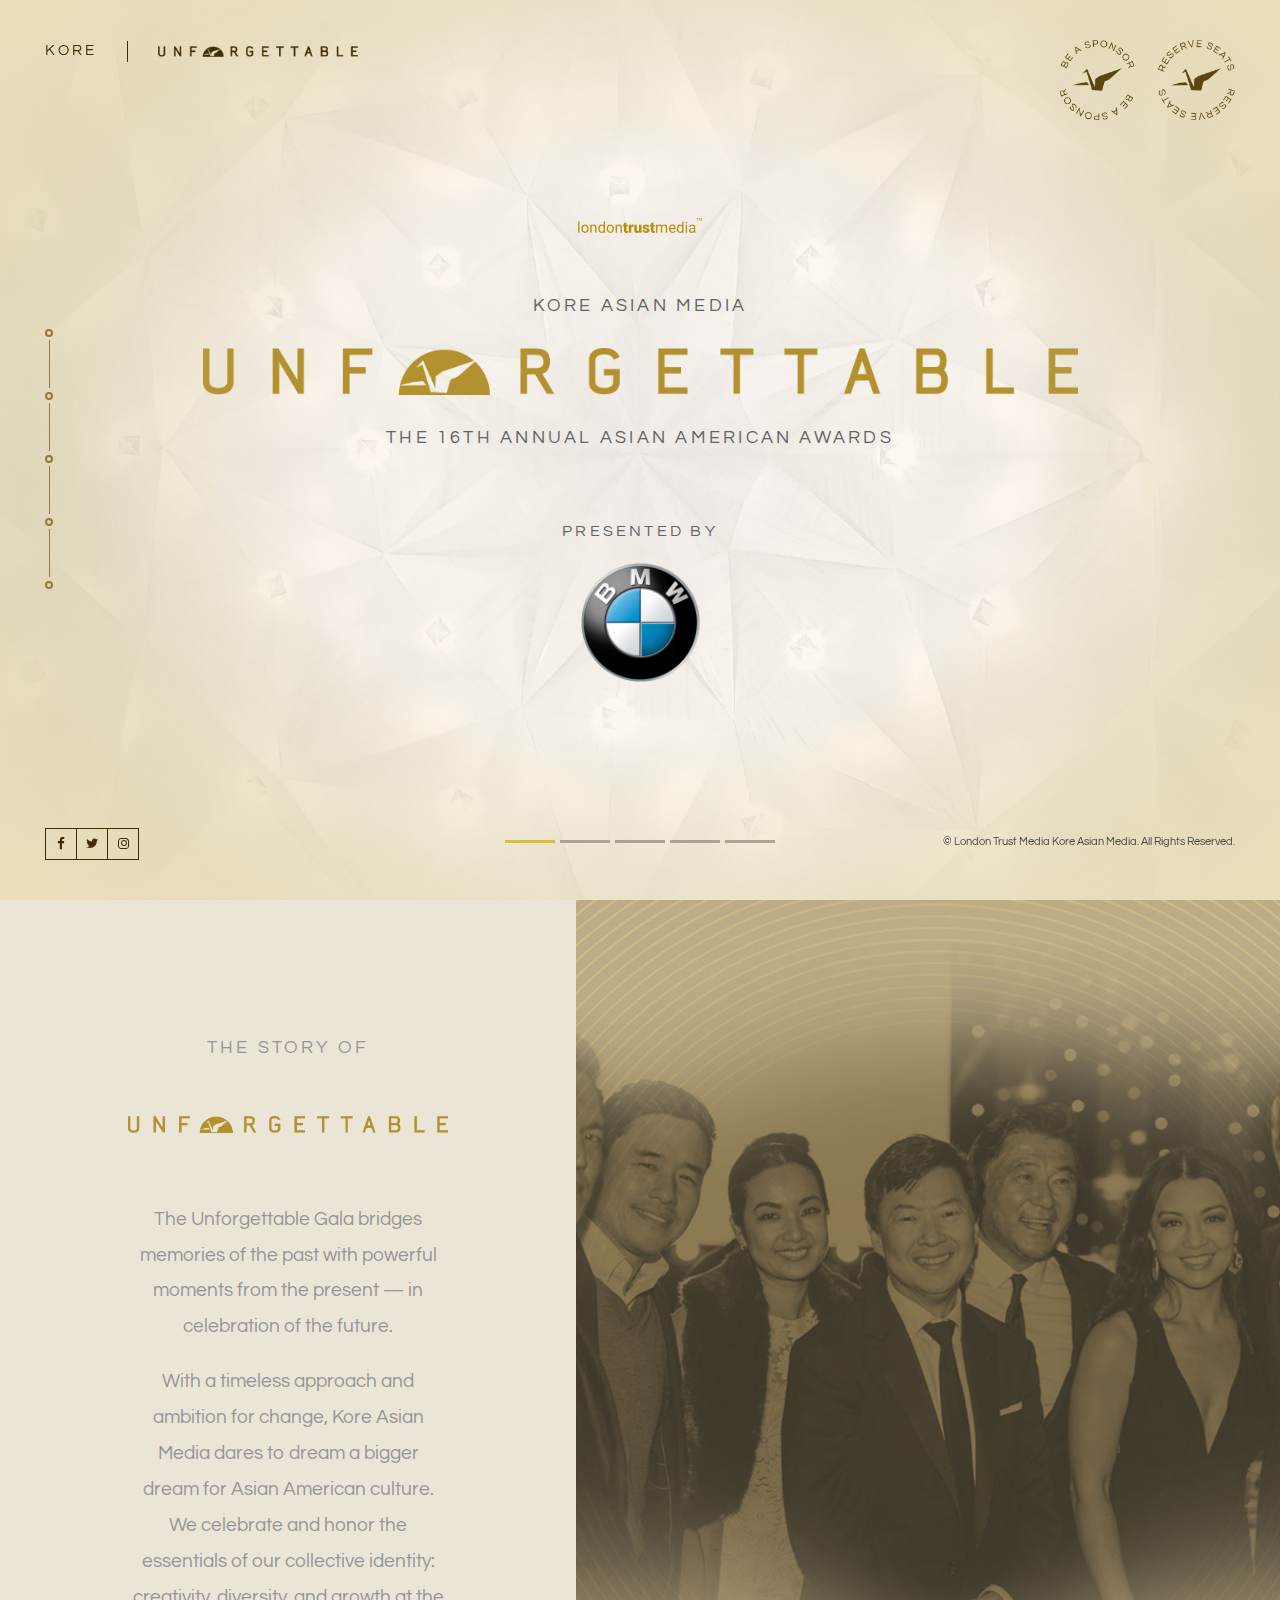
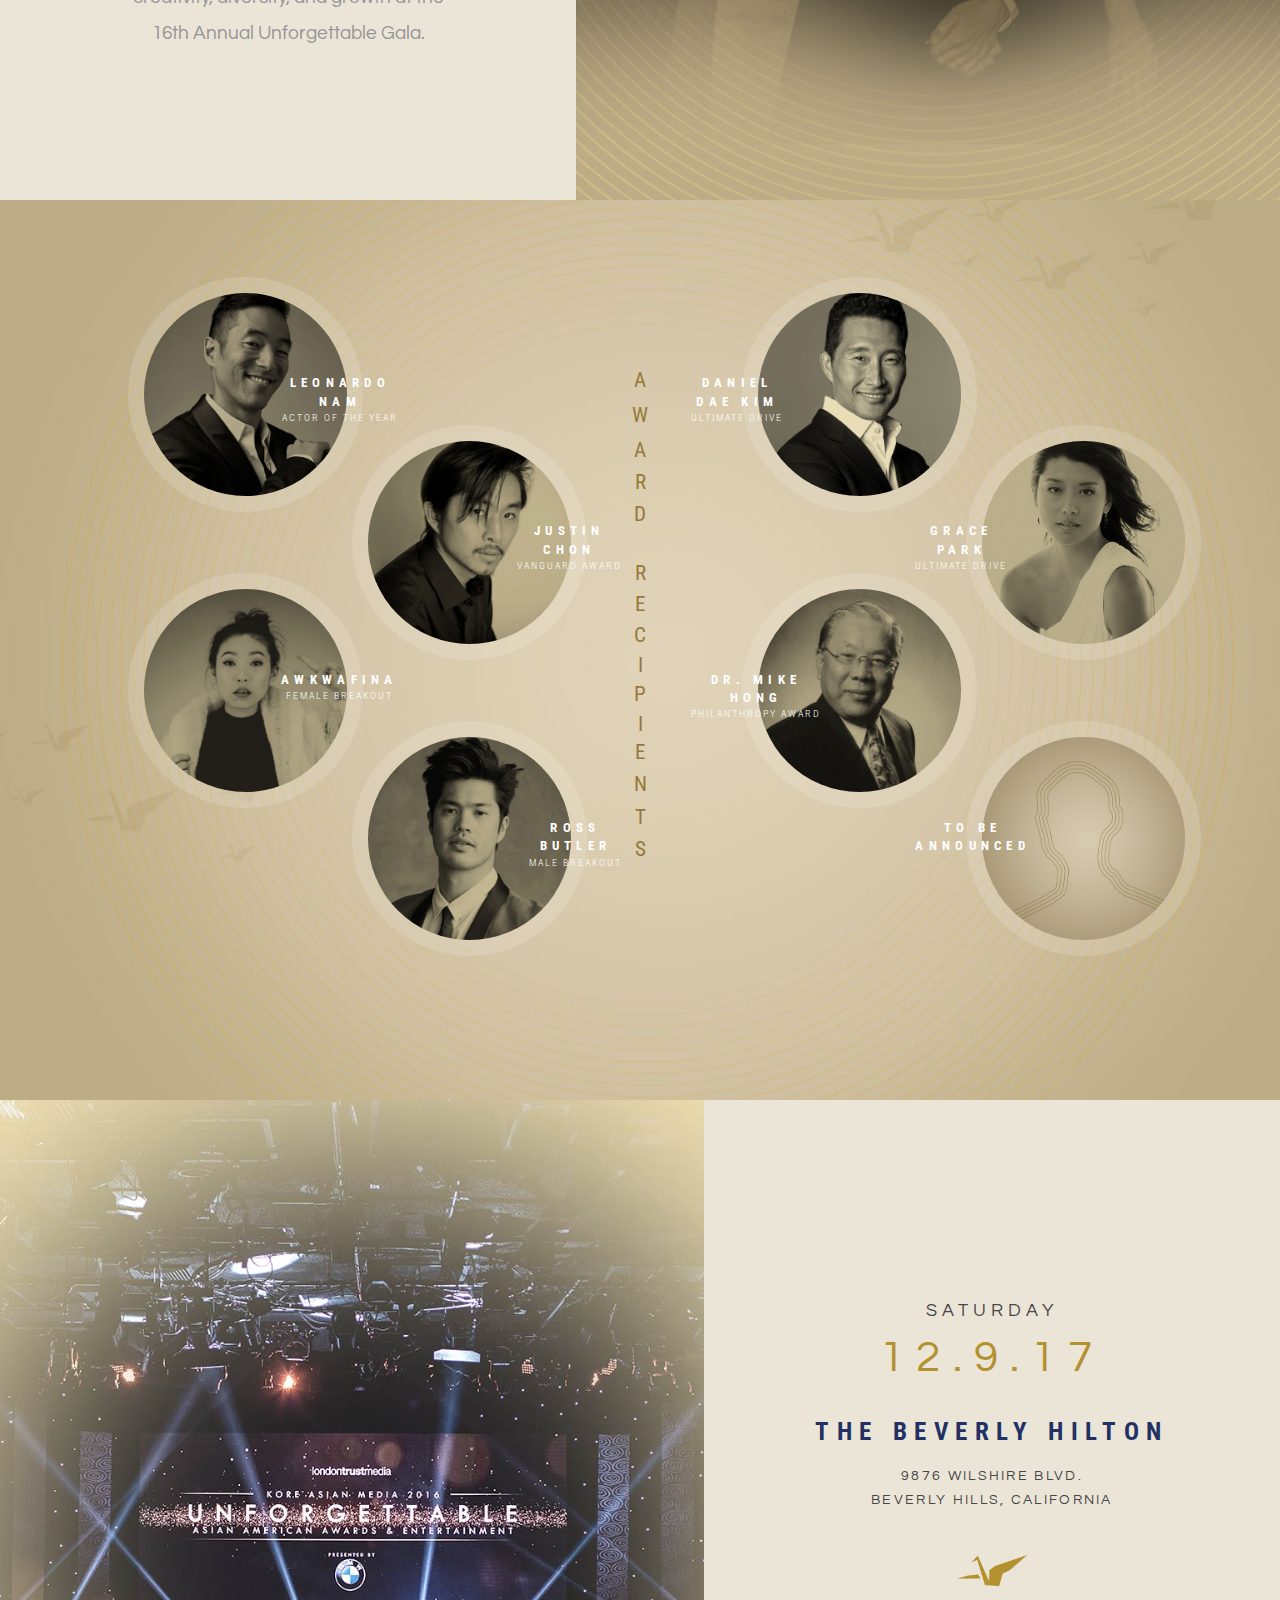
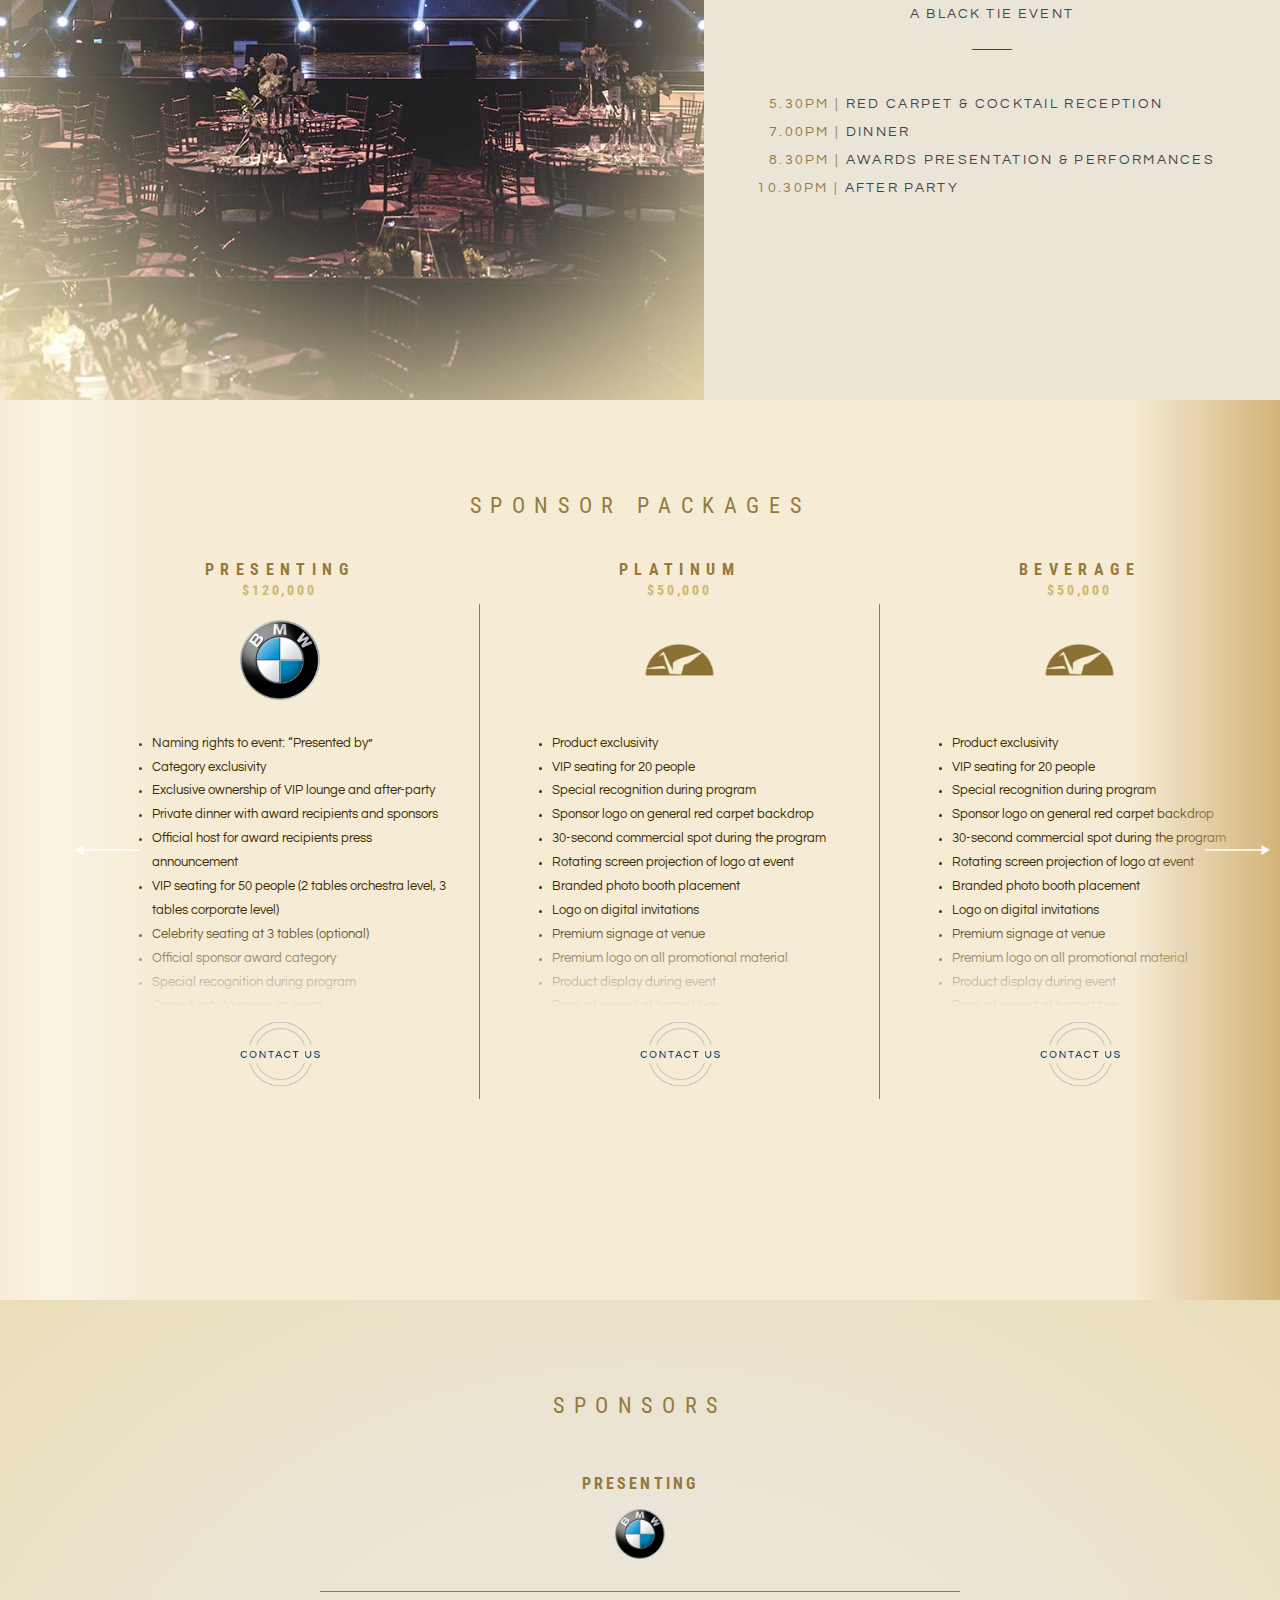
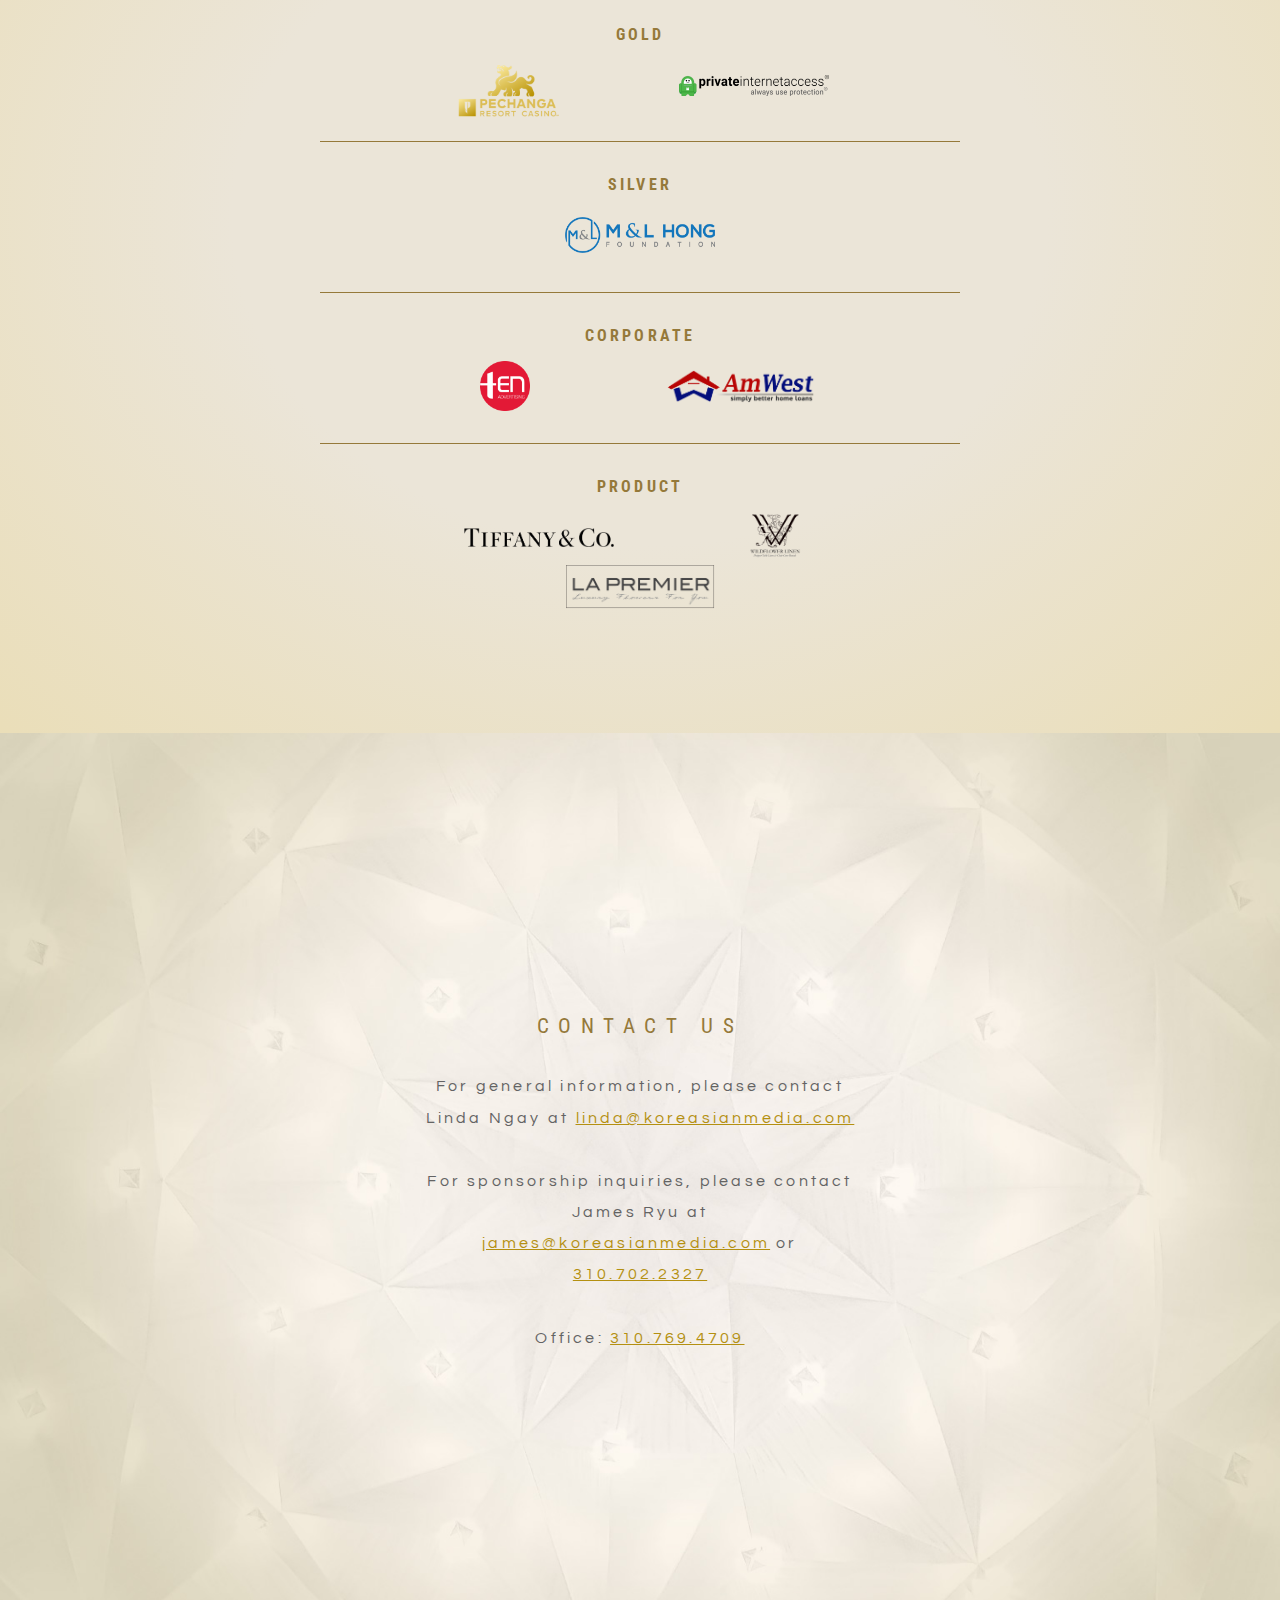
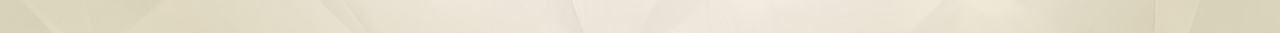
==== index.html @ e848424d "sponsors section added" ====
<!doctype html>
<html class="no-js" lang="en">
    <head>
        <meta charset="utf-8">
        <meta http-equiv="x-ua-compatible" content="ie=edge">
        <title>Unforgettable Gala | Kore Asian Media</title>
        <meta name="description" content="">
        <meta name="viewport" content="width=device-width, initial-scale=1">

        <link rel="manifest" href="site.webmanifest">
        <link rel="apple-touch-icon" href="icon.png">
        <!-- Place favicon.ico in the root directory -->

        <link rel="stylesheet" href="css/normalize.css">
        <link rel="stylesheet" href="css/main.css">
        <link href="https://fonts.googleapis.com/css?family=Questrial|Roboto+Condensed:300,400,700" rel="stylesheet">
        <link rel="stylesheet" href="css/font-awesome.min.css">
        <link rel="stylesheet" href="css/swiper.min.css">
        <link rel="stylesheet" href="css/unforgettable.css">
    </head>
    <body>
        <!--[if lte IE 9]>
            <p class="browserupgrade">You are using an <strong>outdated</strong> browser. Please <a href="https://browsehappy.com/">upgrade your browser</a> to improve your experience and security.</p>
        <![endif]-->

        <!-- Add your site or application content here -->
        <header class="gui">
            <div class="logo">
                <a href="http://kore.am/" target="_blank">KORE</a> <a href="#hero" class="home-link"><img src="img/LOGOS/logo-dark.png" alt="Unforgettable"></a>
            </div>
            <div class="hamburger">
                <div class="d1"></div>
                <div class="d2"></div>
                <div class="d3"></div>
            </div>
            <div class="mobile-menu">
                <button class="close">
                    <div class="l1"></div>
                    <div class="l2"></div>
                </button>
                <div class="cta">
                    <a class="sponsor-link" href="#packages">
                        <img src="img/BUTTONS/becomesponsor.png" alt="Become Sponsor">
                    </a>
                    <a href="https://unforgettablegala.eventbrite.com" target="_blank">
                        <img src="img/BUTTONS/reserveseats.png" alt="Reserve Seats">    
                    </a>
                </div>
                <nav>
                    <ul>
                        <li><a href="#about">About</a></li>
                        <li><a href="#recipients">Recipients</a></li>
                        <!-- <li class="parent"><a href="#awards">Awards</a>
                            <ul>
                                <li><a href="#recipients">Recipients</a></li>
                                <li><a href="#presenters">Presenters</a></li>
                            </ul>
                        </li> -->
                        <!-- <li><a href="#performances">Performances</a></li> -->
                        <li><a href="#eventinfo">Event Info</a></li>
                        <!-- <li class="parent"><a href="#sponsorship">Sponsorship</a>
                            <ul>
                                <li><a href="#packages">Packages</a></li>
                                <li><a href="#becomesponsor">Become a Sponsor</a></li>
                            </ul>
                        </li> -->
                        <li><a href="#packages">Sponsor Packages</a></li>
                        <!-- <li><a href="#pastgalas">Past Galas</a></li>
                        <li><a href="#gallery">Gallery</a></li> -->
                        <li><a href="#contact">Contact</a></li>
                    </ul>
                </nav>
                <div class="social">
                    <ul>
                        <li><a href="https://www.facebook.com/koreasianmedia/" target="_blank">
                            <i class="fa fa-facebook"></i>
                        </a></li>
                        <li><a href="http://twitter.com/koreasianmedia?lang=en" target="_blank">
                            <i class="fa fa-twitter"></i>
                        </a></li>
                        <li><a href="http://www.instagram.com/koreasianmedia/" target="_blank">
                            <i class="fa fa-instagram"></i>
                        </a></li>
                    </ul>
                </div>
                <div class="copyright">
                    &copy; London Trust Media Kore Asian Media. All Rights Reserved.
                </div>
                <div class="navmask"></div>
            </div>
            <div class="promo">
                Presented By
                <img src="img/LOGOS/BMW.png" alt="BMW">
            </div>
        </header>
            
        <section class="hero" data-section-name="hero">
            <!-- Slider main container -->
            <div class="swiper-container">
                <!-- Additional required wrapper -->
                <div class="swiper-wrapper">
                    <!-- Slides -->
                    <div class="swiper-slide" style="background-image: url('img/backgrounds/hero1.jpg');">
                        <div class="slide_one">
                            <img class="londontrust" src="img/LOGOS/LondonTrustMedia.svg" alt="London Trust Media">
                            <div>
                                Kore Asian Media
                            </div>
                            <img class="logo" src="img/LOGOS/logo@4x.png" alt="Unforgettable Gala">
                            <div>
                                The 16th Annual Asian American Awards
                            </div>
                            <div class="sponsor">
                                Presented By
                                <img src="img/LOGOS/BMW.png" alt="BMW">
                            </div>
                        </div>
                    </div>
                    <div class="swiper-slide" style="background-image: url('img/backgrounds/hero5.jpg');">
                    </div>
                    <div class="swiper-slide" style="background-image: url('img/backgrounds/hero6.jpg');">
                    </div>
                    <div class="swiper-slide" style="background-image: url('img/backgrounds/hero7.jpg');">
                    </div>
                    <div class="swiper-slide">
                        <iframe width="100%" height="100%" src="https://www.youtube.com/embed/SDelSdmXiHs?rel=0&amp;controls=0&amp;showinfo=0" frameborder="0" allowfullscreen></iframe>
                    </div>
                </div>
                <!-- If we need pagination -->
                <div class="swiper-pagination"></div>
            </div>
            <div class="gradient_mask"></div>

        </section>

        <section class="about" data-section-name="about">
            <div>
                <div class="subtitle">
                    The Story Of
                </div>
                <img src="img/LOGOS/logo@4x.png" alt="Unforgettable">
                <p style="margin-bottom: 0;">The Unforgettable Gala bridges memories of the past with powerful moments from the present — in celebration of the future.</p>
                <p>With a timeless approach and ambition for change, Kore Asian Media dares to dream a bigger dream for Asian American culture. We celebrate and honor the essentials of our collective identity: creativity, diversity, and growth at the 16th Annual Unforgettable Gala.</p>
            </div>
            <div>
                
            </div>
        </section>

        <section class="recipients" data-section-name="recipients">
            <h1 class="desktopTitle">
                <span>A</span><span>w</span><span>a</span><span>r</span><span>d</span><span>&nbsp;</span><span>R</span><span>e</span><span>c</span><span>i</span><span>p</span><span>i</span><span>e</span><span>n</span><span>t</span><span>s</span>
            </h1>
            <h1 class="mobileTitle">
                Award Recipients
            </h1>
            <div>
                <div class="recipient" data-person="leonam">
                    <div class="bgimg" style="background-image: url('img/HEADSHOTS/RECIPIENTS/LEONAM.jpg')"></div>
                    <div class="name">Leonardo<br /> Nam<div>Actor of the Year</div></div>
                </div>
                <div class="recipient" data-person="justinchon">
                    <div class="bgimg" style="background-image: url('img/HEADSHOTS/RECIPIENTS/JUSTINCHON.jpg')"></div>
                    <div class="name">Justin<br /> Chon<div>Vanguard Award</div></div>
                </div>
                <div class="recipient" data-person="awkwafina">
                    <div class="bgimg" style="background-image: url('img/HEADSHOTS/RECIPIENTS/AWKQUAFINA.jpg')"></div>
                    <div class="name">Awkwafina<div>Female Breakout</div></div>
                </div>
                <div class="recipient" data-person="rossbutler">
                    <div class="bgimg" style="background-image: url('img/HEADSHOTS/RECIPIENTS/ROSSBUTLER.jpg')"></div>
                    <div class="name">Ross<br /> Butler<div>Male Breakout</div></div>
                </div>
            </div>
            <div>
                <div class="recipient" data-person="danieldaekim">
                    <div class="bgimg" style="background-image: url('img/HEADSHOTS/RECIPIENTS/DANIELDAEKIM.jpg')"></div>
                    <div class="name">Daniel<br /> Dae Kim<div>Ultimate Drive</div></div>
                </div>
                <div class="recipient" data-person="gracepark">
                    <div class="bgimg" style="background-image: url('img/HEADSHOTS/RECIPIENTS/GRACEPARK.jpg')"></div>
                    <div class="name">Grace<br /> Park<div>Ultimate Drive</div></div>
                </div>
                <div class="recipient" data-person="drhong">
                    <div class="bgimg" style="background-image: url('img/HEADSHOTS/RECIPIENTS/DRHONG.jpg')"></div>
                    <div class="name">Dr. Mike<br /> Hong<div>Philanthropy Award</div></div>
                </div>
                <div class="recipient" data-person="tba">
                    <div class="bgimg" style="background-image: url('img/HEADSHOTS/RECIPIENTS/TBA.jpg')"></div>
                    <div class="name">To Be<br /> Announced</div>
                </div>
            </div>
            <div class="modals">
                <div id="leonam" class="modal">
                    <button class="close">
                        <div class="l1"></div>
                        <div class="l2"></div>
                    </button>
                    <div>
                        <div class="recipient">
                            <div class="bgimg" style="background-image: url('img/HEADSHOTS/RECIPIENTS/LEONAM.jpg')"></div>
                            <div class="name">Leonardo Nam</div>
                            <div class="title">Actor of the Year</div>
                        </div>
                    </div>
                    <div>
                        <div class="bio">
                            <div class="bio-scroll">
                                <p>
                                    Leonardo Nam has gained global fans through his role as the lab technician Felix Lutz on the critically acclaimed, award-winning HBO series “Westworld.” Based on the original 1973 Michael Crichton film of the same name, the series brings to life a futuristic amusement park intended for rich vacationers populated by robotic “hosts,” ultimately indulging their wildest fantasies and desires. “Westworld” premiered its first season in October 2016 and received a slew of highly esteemed nominations, including these accolades, which include: 2017 Golden Globe Awards: Best Television Series - Drama (nominated), 2017 SAG Awards: Outstanding Performance by an Ensemble in a Drama Series (nominated), 2016 Critics Choice Television Awards: Most Exciting New Series (won) and Best Drama Series (nominated), to name a few.
                                </p>
                                <p>
                                    Nam is also working on a variety of additional projects including: a supporting role in the indie feature “Puberty” for Flying Lotus’ Brainfeeder Films opposite Abbie Cornish a supporting role in the new Netflix original film “Happy Anniversary” (written and directed by Jared Stern) and a guest star role on the new Comedy Central series “Hampton DeVille.”
                                </p>
                                <p>
                                    Born in Argentina to Korean immigrant parents and raised in Sydney, Australia, Nam attended Sydney Technical High School and studied architecture at the University of New South Wales. To pursue his dream of becoming an actor, Leonardo moved to New York at 19. There he studied drama at the critically acclaimed HB Studio and also worked with the New York Public Theater/Shakespeare in the Park company and Sigourney Weaver and Jim Simpson’s The Bats Theater Company. His breakout role came in the Paramount comedy “The Perfect Score,” starring Scarlett Johansson, Chris Evans and Erika Christensen. Since then he has starred in a string of movies, namely “The Sisterhood of the Traveling Pants” 1 &amp; 2, “The Fast and the Furious: Tokyo Drift,” “Vantage Point,” “He’s Just Not That Into You,” “One for the Money,” and most recently in the Sam Raimi production “Murder of a Cat.”
                                </p>
                            </div>
                        </div>
                    </div>
                </div>
                <div id="justinchon" class="modal">
                    <button class="close">
                        <div class="l1"></div>
                        <div class="l2"></div>
                    </button>
                    <div>
                        <div class="recipient">
                            <div class="bgimg" style="background-image: url('img/HEADSHOTS/RECIPIENTS/JUSTINCHON.jpg')"></div>
                            <div class="name">Justin Chon</div>
                            <div class="title">Vanguard</div>
                        </div>
                    </div>
                    <div>
                        <div class="bio">
                            <div class="bio-scroll">
                                <p>
                                    Filmmaker and actor, Justin Chon richly deserved the major attention he enjoyed at this year’s Sundance Film Festival for his film “Gook,” taking home the Next Audience Award. Set during the 1992 L.A. Riots, the film centers on the relationship between an African American girl and two Korean brothers who own a shoe store in Paramount, California. The film was inspired by events from Chon’s own childhood. He was born in South Korea and grew up in California’s Bay Area, where he helped out at his parents’ beauty supply store. In August 2017, the limited national release of “Gook” opened to widespread critical acclaim and a positive public reception.
                                </p>
                                <p>
                                    Although Chon is known worldwide for his role as Eric Yorkie in the “Twilight” series, he has also appeared in a recurring role on the ABC sitcom “Dr. Ken” and will star in the new and highly anticipated ABC drama series “Deception.” Chon also wrote, produced and starred in his own independent film “Man-Up.” Other starring film credits include “Soul Searching,” the Martin Scorsese executive produced feature “Revenge of the Green Dragons” and “21 and Over” from the creators of “The Hangover.” Other credits include “From the Rough” opposite Taraji P. Henson, “Crossing Over” opposite Harrison Ford, and many others.
                                </p>
                            </div>
                        </div>
                    </div>
                </div>
                <div id="rossbutler" class="modal">
                    <button class="close">
                        <div class="l1"></div>
                        <div class="l2"></div>
                    </button>
                    <div>
                        <div class="recipient">
                            <div class="bgimg" style="background-image: url('img/HEADSHOTS/RECIPIENTS/ROSSBUTLER.jpg')"></div>
                            <div class="name">Ross Butler</div>
                            <div class="title">Male Breakout</div>
                        </div>
                    </div>
                    <div>
                        <div class="bio">
                            <div class="bio-scroll">
                                <p>
                                    Ross Butler is emerging as a prominent player in Hollywood’s next generation. Variety Magazine named him one of 10 TV Stars to Watch in 2017. Butler currently portrays the popular basketball jock, Zach Dempsey in the binge-worthy Netflix series, “13 Reasons Why”. This high school drama-mystery has become one of the most watched shows of all time for the live streaming conglomerate and became the most tweeted show of 2017. Butler’s dedication to his craft and urge to break free from typecasting has earned him extraordinary praise and created a much bigger conversation about Asian Americans in diversity.
                                </p>
                                <p>
                                    Butler first began his acting career in 2010, when he left his path toward chemical engineering at Ohio State University for a life in front of the camera. He made his acting debut opposite, Zendaya, on Disney Channel’s “K.C. Undercover,” and the Disney’s smash hit “Teen Beach 2,” MTV’s most watched series and cult classic, “Teen Wolf,” and most recently as Reggie Mantle in The CW’s critically acclaimed series, “Riverdale.”
                                </p>
                            </div>
                        </div>
                    </div>
                </div>
                <div id="awkwafina" class="modal">
                    <button class="close">
                        <div class="l1"></div>
                        <div class="l2"></div>
                    </button>
                    <div>
                        <div class="recipient">
                            <div class="bgimg" style="background-image: url('img/HEADSHOTS/RECIPIENTS/AWKQUAFINA.jpg')"></div>
                            <div class="name">Awkwafina</div>
                            <div class="title">Female Breakout</div>
                        </div>
                    </div>
                    <div>
                        <div class="bio">
                            <div class="bio-scroll">
                                <p>
                                    Nora Lum, known by the moniker, Awkwafina, is a rapper, comedian, television host and actress from New York City. Born to a South Korean mother and Chinese-American father, she was raised primarily by her grandmother in Forest Hills, Queens where she attended LaGuardia High School of Music &amp; Art for the trumpet. 
                                </p>
                                <p>
                                    Awkwafina is best known for her breakout single and music video “My Vag,” which went viral on YouTube in 2012. After self-producing and releasing her first album “Yellow Ranger” in 2014, she was added to the cast of MTV's “Girl Code” and “Girl Code Live.” Later that year, she began filming the first season of her web series “Tawk,” which was named an Official Honoree in the 2016 Webby Awards. She was cast in her first film later that year with Seth Rogen and Zac Efron in “Neighbors 2: Sorority Rising.” The part led to roles in three more films, including a lead role in the highly-anticipated summer blockbuster Ocean's 8, alongside Sandra Bullock, Cate Blanchett, Rihanna and others. Last spring, she was added to the cast of "Crazy Rich Asians" as the part of Peik Lin. 
                                </p>
                            </div>
                        </div>
                    </div>
                </div>
                <div id="danieldaekim" class="modal">
                    <button class="close">
                        <div class="l1"></div>
                        <div class="l2"></div>
                    </button>
                    <div>
                        <div class="recipient">
                            <div class="bgimg" style="background-image: url('img/HEADSHOTS/RECIPIENTS/DANIELDAEKIM.jpg')"></div>
                            <div class="name">Daniel Dae Kim</div>
                            <div class="title">Ultimate Drive</div>
                        </div>
                    </div>
                    <div>
                        <div class="bio">
                            <div class="bio-scroll">
                                <p>Daniel Dae Kim continues his string of multifaceted and stereotype-breaking roles as an actor, director and producer. Prior to his seven-season portrayal of Chin Ho Kelly on “Hawaii Five-0”, Kim was best known for his role as Jin Soo Kwon on the hit TV series “Lost,” for which he shared a 2006 Screen Actors Guild Award for Best Ensemble, and was individually honored with an AZN Asian Excellence Award, a Multicultural Prism Award and a Vanguard Award from the Korean American Coalition, all for Outstanding Performance by an Actor.  In 2009, he was recognized with the prestigious KoreAm Achievement Award in the field of Arts and Entertainment, and has twice been named one of PEOPLE Magazine’s "Sexiest Men Alive."</p>
                                <p>Born in Busan, South Korea, and raised in New York and Pennsylvania, Kim discovered acting while a student at Haverford College. After graduation, he moved to New York City, where he began his career on stage, performing in classics such as "Romeo and Juliet,” “Ivanov,” and "A Doll's House," Despite early success, he decided to deepen his knowledge of the craft by enrolling at New York University's Graduate Acting Program, where he earned his Master's Degree. After receiving his MFA, Kim's film career began in earnest with roles in "The Jackal," "For Love of the Game," "The Hulk," "Spider-Man 2" and "The Cave," as well as the Academy Award-winning "Crash.” Most recently, he created the role of Jack Kang for “Insurgent,” and “Allegiant” of the “Divergent Series.” </p>
                                <p>Most recently, he received a Broadway Beacon Award for his role as the King of Siam in Lincoln Center’s Tony award-winning production of “The King and I,” as well as the Theater Legacy Award from New York’s Pan Asian Repertory Theater. Outside of his artistic endeavors, he actively pursues interests in the community at large, having most recently served as Cultural Envoy and Member of the U.S. Presidential Delegation for the United States at the World Expo in Korea.</p>
                            </div>
                        </div>
                    </div>
                </div>
                <div id="gracepark" class="modal">
                    <button class="close">
                        <div class="l1"></div>
                        <div class="l2"></div>
                    </button>
                    <div>
                        <div class="recipient">
                            <div class="bgimg" style="background-image: url('img/HEADSHOTS/RECIPIENTS/GRACEPARK.jpg')"></div>
                            <div class="name">Grace Park</div>
                            <div class="title">Ultimate Drive</div>
                        </div>
                    </div>
                    <div>
                        <div class="bio">
                            <div class="bio-scroll">
                                <p>Grace Park is a fan-favorite for her starring roles on the critically acclaimed series "Battlestar Galactica," in which she played not one, but two leading roles (Boomer and Athena). Her performance garnered her a place in TV Guide's "100 Most Memorable Moments in TV History.”</p>
                                <p>Born in Los Angeles and raised in Canada, Park received a degree in Psychology from the University of British Columbia before turning her attention to film and television. Her performance in "The Border", earned a nomination for a Gemini Award for Best Performance by an Actress in a Leading Dramatic Role. </p>
                                <p>Solidifying herself as a staple in the entertainment industry, Grace Park’s seven-season-run on “Hawaii Five-0,” brought heart, suspense, tragedy and sensuality to the iconic role of Kono Kalakaua. As a result, she was nominated in both 2011 and 2012 for a Teen Choice Award for Choice TV Actress: Action. </p>
                                <p>Park has earned a nomination for Outstanding Newcomer Award in 2006 by the Asian Excellence Awards for her artistry. In 2010, she received the Achievement Award in Entertainment from KoreAm. In 2014, Park was honored with the APEX Inspiration Award and inducted into the Asian Hall of Fame.</p>
                            </div>
                        </div>
                    </div>
                </div>
                <div id="drhong" class="modal">
                    <button class="close">
                        <div class="l1"></div>
                        <div class="l2"></div>
                    </button>
                    <div>
                        <div class="recipient">
                            <div class="bgimg" style="background-image: url('img/HEADSHOTS/RECIPIENTS/DRHONG.jpg')"></div>
                            <div class="name">Dr. Mike Hong</div>
                            <div class="title">Philanthropy Award</div>
                        </div>
                    </div>
                    <div>
                        <div class="bio">
                            <div class="bio-scroll">
                                <p>Dr. Mike Hong is a Korean American philanthropist and entrepreneur, who has been a long-time partner with Kore Asian Media. After founding the Dura Coat Products company in 1986, he has been widely recognized in the Chemistry and Biochemistry fields, receiving a distinguished alumni award from his alma mater, UCLA. Since graduating from UCLA in 1959, Dr. Mike Hong has given the commencement address as well at donating influential funds to the biochemistry and chemistry departments.</p>
                                <p>Alongside his massive success in business, Dr. Hong separates himself from the rest of the pack through his utter commitment to philanthropy and dedication to promoting and celebrating the Korean American diaspora. Honored by a number of publications and organizations for his trailblazing humanitarianism. Dr. Hong continues to pave the way for generations to come in his devotion to raising the bar in the Korean American community.</p>
                            </div>
                        </div>
                    </div>
                </div>
                <img class="carousel-controls next" src="img/BUTTONS/arrow-right.svg" alt="Next Recipient" />
                <img class="carousel-controls previous" src="img/BUTTONS/arrow-left.svg" alt="Previous Recipient" />
            </div>
        </section>

        <section class="eventinfo" data-section-name="eventinfo">
            <div></div>
            <div>
                <div class="day">
                    Saturday
                </div>
                <div class="date">
                    12.9.17
                </div>
                <div class="location">
                    The Beverly Hilton
                </div>
                <address>
                    9876 Wilshire Blvd.<br>
                    Beverly Hills, California
                </address>
                <div class="blacktie">
                    <img src="img/IMAGES/crane.png" alt="crane">
                    A Black Tie Event
                </div>
                <div class="spacer"></div>
                <div class="schedule">
                    <div>
                        <div><span>5.30PM</span>Red Carpet &amp; Cocktail Reception</div>
                        <div><span>7.00PM</span>Dinner</div>
                        <div><span>8.30PM</span>Awards Presentation &amp; Performances</div>
                        <div><span style="margin-left: -0.8em;">10.30PM</span>After Party</div>
                    </div>
                </div>
            </div>
        </section>

        <section class="packages" data-section-name="packages">
            <h1>Sponsor Packages</h1>
            <div class="packages-scroll">
                <div>
                    <div class="package">
                        <div class="caret">
                            &rsaquo;
                        </div>
                        <div class="erase-border"></div>
                        <h2>Presenting<small>$120,000</small></h2>
                        <div class="img">
                            <img src="img/LOGOS/BMW.png" alt="BMW">
                        </div>
                        <div class="list">
                            <ul>
                                <li>Naming rights to event: “Presented by”</li>
                                <li>Category exclusivity</li>
                                <li>Exclusive ownership of VIP lounge and after-party</li>
                                <li>Private dinner with award recipients and sponsors</li>
                                <li>Official host for award recipients press announcement</li>
                                <li>VIP seating for 50 people (2 tables orchestra level, 3 tables corporate level)</li>
                                <li>Celebrity seating at 3 tables (optional)</li>
                                <li>Official sponsor award category</li>
                                <li>Special recognition during program</li>
                                <li>Opportunity to speak at event</li>
                                <li>Exclusive sponsor logo on press red carpet backdrop (includes Unforgettable logo)</li>
                                <li>30-second commercial spot during the program (2 times)</li>
                                <li>Rotating screen projection of logo at event and after-party</li>
                                <li>Premium signage at event, VIP lounge and after-party</li>
                                <li>Premium logo on all formal invitations (print)</li>
                                <li>Premium logo on all promotional material</li>
                                <li>Logo on official gift bag</li>
                                <li>Product distribution in event gift bag</li>
                                <li>Product display during event, VIP lounge and after-party</li>
                                <li>Special mention as presenting sponsor in all press releases</li>
                                <li>Mention in Kore Asian Media event feature story</li>
                                <li>Full-page back cover &amp; center spread ad in Kore Asian Media annual print issue</li>
                            </ul>
                            <div class="gradient-bottom"></div>
                        </div>    
                        <a href="#contact">
                            <img src="img/BUTTONS/contactus.png" alt="Contact Us">
                            <div>Contact Us</div>
                        </a>
                    </div>
                    <div class="package">
                        <div class="caret">
                            &rsaquo;
                        </div>
                        <div class="erase-border"></div>
                        <h2>Platinum<small>$50,000</small></h2>
                        <div class="img">
                            <img src="img/IMAGES/crane-neg.png" alt="Crane">
                        </div>
                        <div class="list">
                            <ul>
                                <li>Product exclusivity</li>
                                <li>VIP seating for 20 people</li>
                                <li>Special recognition during program</li>
                                <li>Sponsor logo on general red carpet backdrop</li>
                                <li>30-second commercial spot during the program</li>
                                <li>Rotating screen projection of logo at event</li>
                                <li>Branded photo booth placement</li>
                                <li>Logo on digital invitations</li>
                                <li>Premium signage at venue</li>
                                <li>Premium logo on all promotional material</li>
                                <li>Product display during event</li>
                                <li>Product served at hosted bar</li>
                                <li>Product distribution in event gift bag</li>
                                <li>Special mention in all press releases</li>
                                <li>Mention in Kore Asian Media event feature story</li>
                                <li>Full-page AD in Kore Asian Media annual print issue</li>
                            </ul>
                            <div class="gradient-bottom"></div>
                        </div>
                        <a href="#contact">
                            <img src="img/BUTTONS/contactus.png" alt="Contact Us">
                            <div>Contact Us</div>
                        </a>
                    </div>
                    <div class="package">
                        <div class="caret">
                            &rsaquo;
                        </div>
                        <div class="erase-border"></div>
                        <h2>Beverage<small>$50,000</small></h2>
                        <div class="img">
                            <img src="img/IMAGES/crane-neg.png" alt="Crane">
                        </div>
                        <div class="list">
                            <ul>
                                <li>Product exclusivity</li>
                                <li>VIP seating for 20 people</li>
                                <li>Special recognition during program</li>
                                <li>Sponsor logo on general red carpet backdrop</li>
                                <li>30-second commercial spot during the program</li>
                                <li>Rotating screen projection of logo at event</li>
                                <li>Branded photo booth placement</li>
                                <li>Logo on digital invitations</li>
                                <li>Premium signage at venue</li>
                                <li>Premium logo on all promotional material</li>
                                <li>Product display during event</li>
                                <li>Product served at hosted bar</li>
                                <li>Product distribution in event gift bag</li>
                                <li>Special mention in all press releases</li>
                                <li>Mention in Kore Asian Media event feature story</li>
                                <li>Full-page AD in Kore Asian Media annual print issue</li>
                            </ul>
                            <div class="gradient-bottom"></div>
                        </div>
                        <a href="#contact">
                            <img src="img/BUTTONS/contactus.png" alt="Contact Us">
                            <div>Contact Us</div>
                        </a>
                    </div>
                    <div class="package">
                        <div class="caret">
                            &rsaquo;
                        </div>
                        <div class="erase-border"></div>
                        <h2>Gold<small>$30,000</small></h2>
                        <div class="img">
                            <img src="img/IMAGES/crane-neg.png" alt="Crane">
                        </div>
                        <div class="list">
                            <ul>
                                <li>VIP seating for 10 people</li>
                                <li>Acknowledgment during program</li>
                                <li>Rotating screen projection of logo at event</li>
                                <li>Logo on digital invitations</li>
                                <li>Product distribution in event gift bag</li>
                                <li>Product display during event</li>
                                <li>Mention in all press releases</li>
                                <li>Mention in Kore Asian Media event feature story</li>
                                <li>Full-page ad in Kore Asian Media annual print issue</li>
                            </ul>
                            <div class="gradient-bottom"></div>
                        </div>
                        <a href="#contact">
                            <img src="img/BUTTONS/contactus.png" alt="Contact Us">
                            <div>Contact Us</div>
                        </a>
                    </div>
                    <div class="package">
                        <div class="caret">
                            &rsaquo;
                        </div>
                        <div class="erase-border"></div>
                        <h2>Silver<small>$20,000</small></h2>
                        <div class="img">
                            <img src="img/IMAGES/crane-neg.png" alt="Crane">
                        </div>
                        <div class="list">
                            <ul>
                                <li>VIP seating for 10 people</li>
                                <li>Acknowledgment during program</li>
                                <li>Rotating screen projection of logo at event</li>
                                <li>Logo on digital invitations</li>
                                <li>Product distribution in event gift bag</li>
                                <li>Product display during event</li>
                                <li>Mention in Kore Asian Media event feature story</li>
                                <li>Full-page ad in Kore Asian Media annual print issue</li>
                            </ul>
                            <div class="gradient-bottom"></div>
                        </div>
                        <a href="#contact">
                            <img src="img/BUTTONS/contactus.png" alt="Contact Us">
                            <div>Contact Us</div>
                        </a>
                    </div>
                    <div class="package">
                        <div class="caret">
                            &rsaquo;
                        </div>
                        <div class="erase-border"></div>
                        <h2>Corporate<small>$10,000</small></h2>
                        <div class="img">
                            <img src="img/IMAGES/crane-neg.png" alt="Crane">
                        </div>
                        <div class="list">
                            <ul>
                                <li>VIP seating for 10 people</li>
                                <li>Acknowledgment during program</li>
                                <li>Rotating screen projection of logo at event</li>
                                <li>Logo on digital invitations</li>
                                <li>Product distribution in event gift bag</li>
                                <li>Mention in Kore Asian Media event feature story</li>
                                <li>Full-page ad in Kore Asian Media annual print issue</li>
                            </ul>
                            <div class="gradient-bottom"></div>
                        </div>
                        <a href="#contact">
                            <img src="img/BUTTONS/contactus.png" alt="Contact Us">
                            <div>Contact Us</div>
                        </a>
                    </div>
                    <div class="package">
                        <div class="caret">
                            &rsaquo;
                        </div>
                        <div class="erase-border"></div>
                        <h2>Community<small>$5,000</small></h2>
                        <div class="img">
                            <img src="img/IMAGES/crane-neg.png" alt="Crane">
                        </div>
                        <div class="list">
                            <ul>
                                <li>Seating for 10 people</li>
                                <li>Acknowledgment during program</li>
                                <li>Product distribution in event gift bag</li>
                            </ul>
                            <div class="gradient-bottom"></div>
                        </div>
                        <a href="#contact">
                            <img src="img/BUTTONS/contactus.png" alt="Contact Us">
                            <div>Contact Us</div>
                        </a>
                    </div>
                </div>
            </div>
            <div class="gradient-left">
                <img class="sponsor-scroller left" src="img/BUTTONS/arrow-left.svg" alt="Scroll right for more">
            </div>
            <div class="gradient-right">
                <img class="sponsor-scroller right" src="img/BUTTONS/arrow-right.svg" alt="Scroll right for more">
            </div>
        </section>

        <section class="sponsors" data-section-name="sponsors">
            
            <h1>Sponsors</h1>

            <div class="container">
                
                <div class="package-level">
                    <h2>Presenting</h2>
                    <div class="sponsors-container">
                        <div class="sponsor">
                            <a href="https://www.bmwusa.com/" target="_blank">
                                <img src="img/LOGOS/BMW.png" alt="BMW">
                            </a>
                        </div>
                    </div>
                </div>

                <div class="package-level">
                    <h2>Gold</h2>
                    <div class="sponsors-container">
                        <div class="sponsor">
                            <a href="https://www.pechanga.com/" target="_blank">
                                <img src="img/LOGOS/PECHANGA.png" alt="Pechanga Resort Casino" style="max-height: 80px;">
                            </a>
                        </div>
                        <div class="sponsor">
                            <a href="">
                                <img src="img/LOGOS/PIA.png" alt="Private Internet Access">
                            </a>
                        </div>
                    </div>
                </div>

                <div class="package-level">
                    <h2>Silver</h2>
                    <div class="sponsors-container">
                        <div class="sponsor">
                            <a href="">
                                <img src="img/LOGOS/MLHONG.png" alt="M & L Hong Foundation">
                            </a>
                        </div>
                    </div>
                </div>

                <div class="package-level">
                    <h2>Corporate</h2>
                    <div class="sponsors-container">
                        <div class="sponsor">
                            <a href="http://tenadv.com/" target="_blank">
                                <img src="img/LOGOS/TENADVERTISING.png" alt="Ten Advertising">
                            </a>
                        </div>
                        <div class="sponsor">
                            <a href="">
                                <img src="img/LOGOS/AMWEST.png" alt="Am West">
                            </a>
                        </div>
                    </div>
                </div>

                <div class="package-level">
                    <h2>Product</h2>
                    <div class="sponsors-container">
                        <div class="sponsor">
                            <a href="">
                                <img src="img/LOGOS/TIFFANY.png" alt="Tiffany & Co.">
                            </a>
                        </div>
                        <div class="sponsor">
                            <a href="">
                                <img src="img/LOGOS/WILDFLOWERLINEN.png" alt="Wild Flower Linen">
                            </a>
                        </div>
                        <div class="sponsor">
                            <a href="">
                                <img src="img/LOGOS/LAPREMIERE.png" alt="LA Premiere">
                            </a>
                        </div>
                    </div>
                </div>
            </div>

        </section>

        <section class="contact" data-section-name="contact">
            <h1>Contact Us</h1>
            <p>For general information, please contact Linda Ngay at <a href="mailto:linda@koreasianmedia.com">linda@koreasianmedia.com</a></p>
            <p>For sponsorship inquiries, please contact James Ryu at <a href="mailto:james@koreasianmedia.com">james@koreasianmedia.com</a> or <a href="tel:3107022327">310.702.2327</a></p>
            <p>Office: <a href="tel:3107694709">310.769.4709</a></p>
        </section>


        <script src="js/vendor/modernizr-3.5.0.min.js"></script>
        <script src="https://code.jquery.com/jquery-3.2.1.min.js" integrity="sha256-hwg4gsxgFZhOsEEamdOYGBf13FyQuiTwlAQgxVSNgt4=" crossorigin="anonymous"></script>
        <script>window.jQuery || document.write('<script src="js/vendor/jquery-3.2.1.min.js"><\/script>')</script>
        <script src="js/vendor/swiper.min.js"></script>
        <script src="js/vendor/jquery.scrollify.min.js"></script>
        <script src="js/plugins.js"></script>
        <script src="js/main.js"></script>

        <script>        
            var mySwiper = new Swiper ('.swiper-container', {
                speed: 720,
                effect: 'fade',
                autoplay: 4000,
                keyboardControl: true,
                pagination: '.swiper-pagination',
                paginationClickable: true,
                autoplayStopOnLast: true,

            }).onReachEnd(swiper);
        </script>
        <script>
            // if ($(window).width() > 768) {
                $(function() {
                    $.scrollify({
                        section : "section",
                        standardScrollElements: ".package ul, .packages-scroll, .modals",
                        before: function(i, panels) {
                            var ref = panels[i].attr("class");
                            $('nav').find('.active').removeClass('active');
                            $("nav").find("a[href=\"#" + ref + "\"]").parent('li').addClass('active');
                        }
                    });
                    $("nav li, .cta, .logo").on("click",function() {
                        $.scrollify.move($(this).find("a").attr("href"));
                        $('.hamburger').removeClass('hide');
                        $('.mobile-menu').removeClass('active');
                        $('body').removeClass('noscroll');
                    });
                    $(".package a").on("click",function() {
                        $.scrollify.move($(this).attr("href"));
                    });
                    $(".home-link").on('click', function() {
                        $.scrollify.move($(this).attr("href"));
                    });
                    $(".sponsor-link").on('click', function() {
                        $.scrollify.move($(this).attr("href"));
                    });
                });
            // }
        </script>

        <!-- Global site tag (gtag.js) - Google Analytics -->
        <script async src="https://www.googletagmanager.com/gtag/js?id=UA-78962185-2"></script>
        <script>
          window.dataLayer = window.dataLayer || [];
          function gtag(){dataLayer.push(arguments);}
          gtag('js', new Date());

          gtag('config', 'UA-78962185-2');
        </script>

    </body>
</html>
---- css/main.css ----
/*! HTML5 Boilerplate v6.0.1 | MIT License | https://html5boilerplate.com/ */

/*
 * What follows is the result of much research on cross-browser styling.
 * Credit left inline and big thanks to Nicolas Gallagher, Jonathan Neal,
 * Kroc Camen, and the H5BP dev community and team.
 */

/* ==========================================================================
   Base styles: opinionated defaults
   ========================================================================== */

html {
    color: #222;
    font-size: 1em;
    line-height: 1.4;
}

/*
 * Remove text-shadow in selection highlight:
 * https://twitter.com/miketaylr/status/12228805301
 *
 * Vendor-prefixed and regular ::selection selectors cannot be combined:
 * https://stackoverflow.com/a/16982510/7133471
 *
 * Customize the background color to match your design.
 */

::-moz-selection {
    background: #b3d4fc;
    text-shadow: none;
}

::selection {
    background: #b3d4fc;
    text-shadow: none;
}

/*
 * A better looking default horizontal rule
 */

hr {
    display: block;
    height: 1px;
    border: 0;
    border-top: 1px solid #ccc;
    margin: 1em 0;
    padding: 0;
}

/*
 * Remove the gap between audio, canvas, iframes,
 * images, videos and the bottom of their containers:
 * https://github.com/h5bp/html5-boilerplate/issues/440
 */

audio,
canvas,
iframe,
img,
svg,
video {
    vertical-align: middle;
}

/*
 * Remove default fieldset styles.
 */

fieldset {
    border: 0;
    margin: 0;
    padding: 0;
}

/*
 * Allow only vertical resizing of textareas.
 */

textarea {
    resize: vertical;
}

/* ==========================================================================
   Browser Upgrade Prompt
   ========================================================================== */

.browserupgrade {
    margin: 0.2em 0;
    background: #ccc;
    color: #000;
    padding: 0.2em 0;
}

/* ==========================================================================
   Author's custom styles
   ========================================================================== */

















/* ==========================================================================
   Helper classes
   ========================================================================== */

/*
 * Hide visually and from screen readers
 */

.hidden {
    display: none !important;
}

/*
 * Hide only visually, but have it available for screen readers:
 * https://snook.ca/archives/html_and_css/hiding-content-for-accessibility
 *
 * 1. For long content, line feeds are not interpreted as spaces and small width
 *    causes content to wrap 1 word per line:
 *    https://medium.com/@jessebeach/beware-smushed-off-screen-accessible-text-5952a4c2cbfe
 */

.visuallyhidden {
    border: 0;
    clip: rect(0 0 0 0);
    -webkit-clip-path: inset(50%);
    clip-path: inset(50%);
    height: 1px;
    margin: -1px;
    overflow: hidden;
    padding: 0;
    position: absolute;
    width: 1px;
    white-space: nowrap; /* 1 */
}

/*
 * Extends the .visuallyhidden class to allow the element
 * to be focusable when navigated to via the keyboard:
 * https://www.drupal.org/node/897638
 */

.visuallyhidden.focusable:active,
.visuallyhidden.focusable:focus {
    clip: auto;
    -webkit-clip-path: none;
    clip-path: none;
    height: auto;
    margin: 0;
    overflow: visible;
    position: static;
    width: auto;
    white-space: inherit;
}

/*
 * Hide visually and from screen readers, but maintain layout
 */

.invisible {
    visibility: hidden;
}

/*
 * Clearfix: contain floats
 *
 * For modern browsers
 * 1. The space content is one way to avoid an Opera bug when the
 *    `contenteditable` attribute is included anywhere else in the document.
 *    Otherwise it causes space to appear at the top and bottom of elements
 *    that receive the `clearfix` class.
 * 2. The use of `table` rather than `block` is only necessary if using
 *    `:before` to contain the top-margins of child elements.
 */

.clearfix:before,
.clearfix:after {
    content: " "; /* 1 */
    display: table; /* 2 */
}

.clearfix:after {
    clear: both;
}

/* ==========================================================================
   EXAMPLE Media Queries for Responsive Design.
   These examples override the primary ('mobile first') styles.
   Modify as content requires.
   ========================================================================== */

@media only screen and (min-width: 35em) {
    /* Style adjustments for viewports that meet the condition */
}

@media print,
       (-webkit-min-device-pixel-ratio: 1.25),
       (min-resolution: 1.25dppx),
       (min-resolution: 120dpi) {
    /* Style adjustments for high resolution devices */
}

/* ==========================================================================
   Print styles.
   Inlined to avoid the additional HTTP request:
   http://www.phpied.com/delay-loading-your-print-css/
   ========================================================================== */

@media print {
    *,
    *:before,
    *:after {
        background: transparent !important;
        color: #000 !important; /* Black prints faster:
                                   http://www.sanbeiji.com/archives/953 */
        box-shadow: none !important;
        text-shadow: none !important;
    }

    a,
    a:visited {
        text-decoration: underline;
    }

    a[href]:after {
        content: " (" attr(href) ")";
    }

    abbr[title]:after {
        content: " (" attr(title) ")";
    }

    /*
     * Don't show links that are fragment identifiers,
     * or use the `javascript:` pseudo protocol
     */

    a[href^="#"]:after,
    a[href^="javascript:"]:after {
        content: "";
    }

    pre {
        white-space: pre-wrap !important;
    }
    pre,
    blockquote {
        border: 1px solid #999;
        page-break-inside: avoid;
    }

    /*
     * Printing Tables:
     * http://css-discuss.incutio.com/wiki/Printing_Tables
     */

    thead {
        display: table-header-group;
    }

    tr,
    img {
        page-break-inside: avoid;
    }

    p,
    h2,
    h3 {
        orphans: 3;
        widows: 3;
    }

    h2,
    h3 {
        page-break-after: avoid;
    }
}
---- css/unforgettable.css ----
::-moz-selection {
  /* Code for Firefox */
  color: #402c00;
  background: rgba(229, 216, 180, 0.7); }

::selection {
  color: #402c00;
  background: rgba(229, 216, 180, 0.7); }

body {
  font-family: 'Questrial', sans-serif;
  font-size: 18px;
  background-color: #ebe5d8;
  color: #636363; }

.noscroll {
  overflow: hidden; }

img {
  max-width: 100%; }

a {
  text-decoration: none;
  color: inherit; }

h1 {
  font-family: 'Roboto Condensed', sans-serif;
  font-weight: 400;
  font-size: 1.33rem;
  text-transform: uppercase;
  letter-spacing: 0.6rem;
  color: #95793a; }

.subtitle {
  font-size: 1.125rem;
  letter-spacing: 0.18em;
  text-transform: uppercase; }

.gui {
  position: fixed;
  width: 100vw;
  height: 100vh;
  color: #402c00;
  z-index: 100;
  pointer-events: none; }
  .gui > * {
    position: absolute;
    pointer-events: auto; }
  .gui .hamburger {
    display: none;
    position: absolute;
    top: 15px;
    right: 20px;
    width: 28px;
    height: 15px;
    transition: 320ms ease-in-out; }
    .gui .hamburger .d1, .gui .hamburger .d2, .gui .hamburger .d3 {
      position: absolute;
      width: 100%;
      height: 1px;
      background-color: #402c00; }
    .gui .hamburger .d2 {
      top: 7px; }
    .gui .hamburger .d3 {
      bottom: 0; }
    .gui .hamburger.hide {
      opacity: 0;
      visibility: hidden;
      pointer-events: none; }
  .gui .logo {
    -webkit-display: flex;
    -moz-display: flex;
    display: flex;
    -webkit-align-items: center;
    -moz-align-items: center;
    align-items: center;
    -webkit-justify-content: center;
    -moz-justify-content: center;
    justify-content: center;
    top: 40px;
    left: 45px;
    font-size: 0.94444rem;
    letter-spacing: 0.2em;
    z-index: 10; }
    .gui .logo img {
      margin-left: 30px;
      padding: 5px 30px;
      border-left: 1px solid #402c00;
      max-width: 200px; }
  .gui .navmask {
    pointer-events: none;
    visibility: hidden;
    opacity: 0;
    position: fixed;
    width: 100vw;
    height: 100vh;
    left: 0;
    top: 0;
    right: 0;
    bottom: 0;
    background-color: rgba(229, 216, 180, 0.7);
    transition: 320ms ease-in-out; }
  .gui nav {
    top: 50%;
    left: 45px;
    margin-top: -125.5px;
    font-size: 0.72222rem;
    text-transform: uppercase;
    color: #95793a;
    letter-spacing: 0.18em;
    width: 50px; }
    .gui nav a {
      position: relative;
      width: 100%;
      opacity: 0;
      left: -20px;
      transition: 240ms ease-in-out; }
    .gui nav ul {
      position: relative;
      z-index: 1;
      margin: 0;
      padding-left: 0;
      list-style-type: none; }
      .gui nav ul li {
        position: relative;
        padding-left: 30px;
        height: 63px;
        cursor: pointer; }
        .gui nav ul li::before {
          box-sizing: border-box;
          position: absolute;
          display: block;
          content: "";
          border-radius: 50%; }
        .gui nav ul li::before {
          top: 4px;
          left: 0;
          width: 8px;
          height: 8px;
          border: 2px solid #95793a;
          background-color: transparent;
          z-index: 2; }
        .gui nav ul li::after {
          position: absolute;
          bottom: 0;
          left: 4px;
          content: "";
          width: 1px;
          height: 75%;
          background-color: #95793a; }
        .gui nav ul li.active::before {
          border: 0;
          background-color: #95793a; }
        .gui nav ul li:last-child::after {
          display: none; }
      .gui nav ul:hover a {
        opacity: 1;
        left: 0; }
    .gui nav .parent {
      height: 83px;
      margin-bottom: 20px; }
      .gui nav .parent::after {
        height: 19.8px;
        top: 17px; }
      .gui nav .parent ul {
        border: 0;
        margin-top: 20px; }
        .gui nav .parent ul li {
          padding-left: 40px;
          left: -30px;
          height: 33px; }
          .gui nav .parent ul li::before {
            width: 4px;
            height: 4px;
            border: 0;
            background-color: #95793a;
            left: 2px;
            top: 5px; }
          .gui nav .parent ul li::after {
            display: block;
            height: 60%;
            left: 4px; }
    .gui nav:hover {
      width: auto; }
    .gui nav:hover ~ .navmask {
      opacity: 1;
      visibility: visible; }
  .gui .cta {
    top: 40px;
    right: 45px; }
    .gui .cta a:last-child {
      margin-left: 20px; }
    .gui .cta img {
      max-height: 80px; }
  .gui .promo {
    position: absolute;
    bottom: 40px;
    left: 50%;
    margin-left: -45px;
    width: 90px;
    font-size: 0.65rem;
    text-align: center;
    letter-spacing: 0.01rem;
    text-transform: uppercase;
    opacity: 0;
    visibility: hidden;
    transition: 720ms ease-in-out; }
    .gui .promo img {
      display: block;
      width: 35%;
      margin: 0.5rem auto 0; }
    .gui .promo.show {
      opacity: 1;
      visibility: visible; }
  .gui .mobile-menu {
    top: 0;
    left: 0;
    width: 100%;
    height: 100%;
    pointer-events: none; }
    .gui .mobile-menu > * {
      position: absolute;
      pointer-events: auto; }
    .gui .mobile-menu .close {
      display: none; }

.social {
  bottom: 40px;
  left: 45px; }
  .social ul {
    padding-left: 0;
    list-style-type: none; }
  .social a {
    -webkit-display: flex;
    -moz-display: flex;
    display: flex;
    -webkit-align-items: center;
    -moz-align-items: center;
    align-items: center;
    -webkit-justify-content: center;
    -moz-justify-content: center;
    justify-content: center;
    color: #402c00;
    border: 1px solid #402c00;
    height: 30px;
    width: 30px;
    text-decoration: none; }
    .social a i {
      font-size: 0.83333rem; }
  .social li {
    float: left; }
    .social li:first-child a {
      border-right: 0; }
    .social li:last-child a {
      border-left: 0; }

.copyright {
  right: 45px;
  bottom: 50px;
  color: #464646;
  font-size: 0.66667rem; }

section {
  height: 100vh;
  width: 100vw;
  background-color: transparent; }

.hero {
  color: #636363;
  font-size: 1.125rem;
  letter-spacing: 0.18em;
  text-transform: uppercase; }
  .hero > div {
    text-align: center; }
  .hero .slide_one {
    padding: 0 2rem; }
  .hero .londontrust {
    max-width: 200px;
    margin-bottom: 90px; }
  .hero .logo {
    max-width: 1000px;
    width: 100%;
    margin: 90px auto; }
  .hero .sponsor {
    text-align: center;
    margin: 90px auto 0;
    width: 170px;
    font-size: 1rem; }
    .hero .sponsor img {
      margin-top: 20px;
      max-width: 110px; }
  .hero .gradient_mask {
    position: absolute;
    top: 0;
    width: 100%;
    height: 100%;
    background-size: cover;
    background-position: center;
    pointer-events: none;
    z-index: 3;
    /* Permalink - use to edit and share this gradient: http://colorzilla.com/gradient-editor/#ffffff+0,eadeb8+100&0+45,1+99 */
    background: -moz-radial-gradient(center, ellipse cover, rgba(255, 255, 255, 0) 0%, rgba(246, 240, 223, 0) 45%, #eadeb9 99%, #eadeb8 100%);
    /* FF3.6-15 */
    background: -webkit-radial-gradient(center, ellipse cover, rgba(255, 255, 255, 0) 0%, rgba(246, 240, 223, 0) 45%, #eadeb9 99%, #eadeb8 100%);
    /* Chrome10-25,Safari5.1-6 */
    background: radial-gradient(ellipse at center, rgba(255, 255, 255, 0) 0%, rgba(246, 240, 223, 0) 45%, #eadeb9 99%, #eadeb8 100%);
    /* W3C, IE10+, FF16+, Chrome26+, Opera12+, Safari7+ */
    filter: progid:DXImageTransform.Microsoft.gradient( startColorstr='#00ffffff', endColorstr='#eadeb8',GradientType=1 );
    /* IE6-9 fallback on horizontal gradient */ }

.about {
  font-size: 1.05em;
  line-height: 1.9em; }
  .about > div {
    box-sizing: border-box;
    float: left;
    height: 100%;
    color: #959595; }
  .about > div:first-child {
    -webkit-display: flex;
    -moz-display: flex;
    display: flex;
    -webkit-align-items: center;
    -moz-align-items: center;
    align-items: center;
    -webkit-justify-content: center;
    -moz-justify-content: center;
    justify-content: center;
    -webkit-flex-direction: column;
    -moz-flex-direction: column;
    flex-direction: column;
    width: 45%;
    text-align: center;
    padding: 0 10%; }
    .about > div:first-child img {
      margin: 50px auto; }
  .about > div:last-child {
    width: 55%;
    background-image: url("../img/IMAGES/ABOUT.jpg");
    background-size: cover;
    background-position: center; }

.recipients {
  position: relative;
  background-image: url("../img/backgrounds/recipients.jpg");
  background-size: cover;
  background-position: center; }
  .recipients h1 {
    position: absolute;
    font-family: 'Roboto Condensed', sans-serif;
    font-weight: 400;
    font-size: 1.33rem;
    text-transform: uppercase;
    letter-spacing: 0.6rem;
    transform: rotate(90deg);
    transform-origin: left;
    margin-left: 5px;
    top: 24%;
    left: 50%;
    color: #95793a;
    min-width: 505px; }
    .recipients h1 span {
      display: block;
      float: left;
      transform: rotate(-90deg);
      padding: 0 0.35rem; }
  .recipients > div {
    position: relative;
    float: left;
    box-sizing: border-box;
    width: 50%;
    height: 100%;
    padding: 6% 7% 10% 8%; }
    .recipients > div:nth-child(3) {
      padding: 6% 5% 10% 10%; }
      .recipients > div:nth-child(3) .name {
        left: auto;
        right: -25%; }
  .recipients .recipient {
    position: relative;
    box-sizing: border-box;
    width: 290px;
    height: 290px;
    border-radius: 50%;
    border: 20px solid rgba(255, 255, 255, 0.15);
    cursor: pointer;
    transition: 320ms ease-in-out; }
    .recipients .recipient:nth-child(even) {
      right: -50%; }
    .recipients .recipient:nth-child(2) {
      top: -12.5%; }
    .recipients .recipient:nth-child(3) {
      top: -25%; }
    .recipients .recipient:nth-child(4) {
      top: -37.5%; }
    .recipients .recipient .bgimg {
      width: 100%;
      height: 100%;
      background-size: cover;
      background-position: center;
      border-radius: 50%; }
    .recipients .recipient .name {
      font-family: 'Roboto Condensed', sans-serif;
      font-weight: 700;
      font-size: 1rem;
      letter-spacing: 0.4em;
      color: #fff;
      text-transform: uppercase;
      position: absolute;
      top: 50%;
      margin-top: -22px;
      text-align: center;
      left: -25%;
      transition: 320ms ease-in-out; }
      .recipients .recipient .name div {
        font-weight: 300;
        letter-spacing: 0.2em;
        font-size: 0.75em; }
    .recipients .recipient:hover {
      transform: scale(1.2); }
      .recipients .recipient:hover .name {
        transform: scale(0.84); }
  .recipients .modals {
    position: fixed;
    z-index: 99;
    top: 0;
    left: 0;
    right: 0;
    bottom: 0;
    width: 100vw;
    height: 100vh;
    padding: 0;
    background-image: url("../img/backgrounds/modal.jpg");
    background-size: cover;
    background-position: center;
    opacity: 0;
    visibility: hidden;
    pointer-events: none;
    transition: 320ms ease-in-out; }
    .recipients .modals > .carousel-controls {
      position: absolute;
      top: 50%;
      width: 70px;
      cursor: pointer; }
      .recipients .modals > .carousel-controls.next {
        right: 5%; }
      .recipients .modals > .carousel-controls.previous {
        left: 7.5%; }
    .recipients .modals.show {
      opacity: 1;
      visibility: visible;
      pointer-events: auto; }
  .recipients .modal {
    position: absolute;
    top: 0;
    width: 100vw;
    height: 100vh;
    opacity: 0;
    visibility: hidden;
    transition: 320ms ease-in-out; }
    .recipients .modal > div {
      position: relative;
      padding-left: 18%;
      box-sizing: border-box;
      -webkit-display: flex;
      -moz-display: flex;
      display: flex;
      -webkit-align-items: center;
      -moz-align-items: center;
      align-items: center;
      -webkit-justify-content: center;
      -moz-justify-content: center;
      justify-content: center;
      height: 100%;
      width: 50%;
      float: left; }
      .recipients .modal > div:last-child {
        box-sizing: border-box;
        padding: 0 12.5% 0 5%;
        -webkit-flex-direction: column;
        -moz-flex-direction: column;
        flex-direction: column;
        line-height: 1.67em;
        font-size: 1rem;
        color: #402c00; }
    .recipients .modal .recipient {
      width: 500px;
      height: 500px;
      margin: auto;
      cursor: default;
      border: 40px solid rgba(255, 255, 255, 0.15);
      pointer-events: none; }
      .recipients .modal .recipient .name {
        font-size: 2rem;
        text-align: center;
        width: 60%;
        margin-top: -44px;
        left: -105px; }
      .recipients .modal .recipient .title {
        font-family: 'Roboto Condensed', sans-serif;
        position: absolute;
        font-size: 1.5rem;
        font-weight: 300;
        right: -24%;
        width: 40%;
        top: 50%;
        margin-top: -33px;
        letter-spacing: 0.2em;
        color: #fff;
        text-transform: uppercase; }
      .recipients .modal .recipient:hover {
        transform: scale(1); }
        .recipients .modal .recipient:hover .name {
          transform: scale(1); }
    .recipients .modal.active {
      opacity: 1;
      visibility: visible; }
    .recipients .modal .bio {
      position: relative;
      width: 100%;
      height: 420px; }
      .recipients .modal .bio .bio-scroll {
        width: 100%;
        max-height: 100%;
        overflow: hidden;
        overflow-y: scroll; }

.eventinfo {
  text-transform: uppercase; }
  .eventinfo > div {
    box-sizing: border-box;
    float: left;
    height: 100%;
    color: #464647; }
  .eventinfo > div:first-child {
    width: 55%;
    background-image: url("../img/backgrounds/EVENTINFO.jpg");
    background-size: cover;
    background-position: center; }
  .eventinfo > div:last-child {
    -webkit-display: flex;
    -moz-display: flex;
    display: flex;
    -webkit-align-items: center;
    -moz-align-items: center;
    align-items: center;
    -webkit-justify-content: center;
    -moz-justify-content: center;
    justify-content: center;
    -webkit-flex-direction: column;
    -moz-flex-direction: column;
    flex-direction: column;
    width: 45%;
    text-align: center;
    padding: 0 5%; }
    .eventinfo > div:last-child img {
      margin: 50px auto 0; }
  .eventinfo .day {
    font-size: 1.39rem;
    letter-spacing: 0.28em; }
  .eventinfo .date {
    font-size: 3.33rem;
    letter-spacing: 0.28em;
    color: #b3912f;
    line-height: 1.6em; }
  .eventinfo .location {
    font-family: 'Roboto Condensed', sans-serif;
    color: #213164;
    font-size: 1.78rem;
    font-weight: 700;
    letter-spacing: 0.3em;
    margin-top: 30px;
    margin-bottom: 20px; }
  .eventinfo address {
    font-size: 1rem;
    font-style: normal;
    letter-spacing: 0.16em;
    line-height: 1.67em; }
  .eventinfo .blacktie {
    font-size: 0.89em;
    letter-spacing: 0.16em;
    margin-bottom: 40px; }
    .eventinfo .blacktie img {
      display: block;
      margin: 50px auto 1rem !important;
      width: 80px; }
  .eventinfo .spacer {
    display: block;
    width: 40px;
    height: 1px;
    background-color: #464647;
    margin-bottom: 40px; }
  .eventinfo .schedule {
    text-align: left;
    letter-spacing: 0.16em;
    line-height: 1.93em; }
    .eventinfo .schedule span {
      color: #96793b; }
      .eventinfo .schedule span::after {
        content: " | "; }

.close {
  position: absolute;
  right: 75px;
  top: 200px;
  width: 28px;
  height: 28px;
  cursor: pointer;
  display: block;
  background-color: transparent;
  border: 0;
  z-index: 100; }
  .close:focus {
    outline: 0; }

.l1, .l2 {
  width: 34px;
  height: 2px;
  background: #534d4c;
  position: absolute;
  left: -3px;
  top: 11px;
  transition: transform .15s ease-out; }

.l1 {
  -webkit-transform-origin: 50% 50%;
  transform-origin: 50% 50%;
  -webkit-transform: rotate(45deg);
  transform: rotate(45deg); }

.l2 {
  -webkit-transform-origin: 50% 50%;
  transform-origin: 50% 50%;
  -webkit-transform: rotate(-45deg);
  transform: rotate(-45deg); }

.contact {
  background-image: url("../img/backgrounds/hero1.jpg");
  background-size: cover;
  background-position: center;
  -webkit-display: flex;
  -moz-display: flex;
  display: flex;
  -webkit-align-items: center;
  -moz-align-items: center;
  align-items: center;
  -webkit-justify-content: center;
  -moz-justify-content: center;
  justify-content: center;
  -webkit-flex-direction: column;
  -moz-flex-direction: column;
  flex-direction: column; }
  .contact p {
    max-width: 430px;
    text-align: center;
    font-size: 1rem;
    line-height: 1.95em;
    letter-spacing: 0.2em; }
  .contact a {
    color: #b49011;
    text-decoration: underline; }

.packages {
  position: relative;
  background-color: #f6ecd6; }
  .packages .erase-border {
    height: 45px;
    width: 3px;
    background-color: #f7ecd6;
    position: absolute;
    top: 0;
    right: -2px; }
  .packages > h1 {
    position: relative;
    text-align: center;
    margin-top: 0;
    top: 90px;
    font-size: 1.39rem; }
  .packages .packages-scroll {
    display: block;
    position: relative;
    top: 12.5%;
    padding-left: 5rem;
    height: 75%;
    overflow: hidden;
    overflow-x: scroll; }
    .packages .packages-scroll::-webkit-scrollbar {
      display: none; }
    .packages .packages-scroll > div {
      width: 3360px; }
  .packages .package {
    position: relative;
    box-sizing: border-box;
    padding: 0 4rem;
    width: 480px;
    height: 100%;
    float: left;
    display: block;
    text-align: center;
    border-right: 1px solid #95793a; }
    .packages .package .caret {
      display: none; }
    .packages .package h2 {
      margin-top: 0;
      font-family: 'Roboto Condensed', sans-serif;
      font-size: 1rem;
      letter-spacing: 0.4em;
      text-transform: uppercase;
      color: #95793a; }
      .packages .package h2 small {
        display: block;
        font-size: 0.89em;
        letter-spacing: 0.2em;
        color: #ceb66d; }
    .packages .package .img {
      -webkit-display: flex;
      -moz-display: flex;
      display: flex;
      -webkit-align-items: center;
      -moz-align-items: center;
      align-items: center;
      -webkit-justify-content: center;
      -moz-justify-content: center;
      justify-content: center;
      -webkit-flex-direction: column;
      -moz-flex-direction: column;
      flex-direction: column;
      margin: 1.5rem auto 1.5rem;
      max-width: 90px;
      height: 90px; }
    .packages .package .list {
      position: relative;
      height: 450px;
      width: 100%;
      overflow: hidden; }
      .packages .package .list .gradient-bottom {
        pointer-events: none;
        position: absolute;
        bottom: 0;
        width: 100%;
        height: 100px;
        background: -moz-linear-gradient(top, rgba(255, 255, 255, 0) 0%, #f6ecd6 100%);
        /* FF3.6-15 */
        background: -webkit-linear-gradient(top, rgba(255, 255, 255, 0) 0%, #f6ecd6 100%);
        /* Chrome10-25,Safari5.1-6 */
        background: linear-gradient(to bottom, rgba(255, 255, 255, 0) 0%, #f6ecd6 100%);
        /* W3C, IE10+, FF16+, Chrome26+, Opera12+, Safari7+ */
        filter: progid:DXImageTransform.Microsoft.gradient( startColorstr='#00ffffff', endColorstr='#f6ecd6',GradientType=0 );
        /* IE6-9 */ }
    .packages .package ul {
      position: relative;
      box-sizing: border-box;
      height: 100%;
      width: 100%;
      text-align: left;
      font-size: 0.83em;
      line-height: 1.867em;
      color: #402c00;
      overflow-y: scroll;
      padding-bottom: 100px; }
    .packages .package a {
      display: block;
      max-width: 110px;
      margin: auto; }
      .packages .package a div {
        display: none; }
      .packages .package a img {
        display: block; }
  .packages .gradient-left {
    position: absolute;
    left: 0;
    top: 0;
    height: 100vh;
    width: 150px;
    /* Permalink - use to edit and share this gradient: http://colorzilla.com/gradient-editor/#f6ecd6+0,ffffff+100&1+36,0+100 */
    background: -moz-linear-gradient(left, #f6ecd6 0%, #f9f3e5 36%, rgba(255, 255, 255, 0) 100%);
    /* FF3.6-15 */
    background: -webkit-linear-gradient(left, #f6ecd6 0%, #f9f3e5 36%, rgba(255, 255, 255, 0) 100%);
    /* Chrome10-25,Safari5.1-6 */
    background: linear-gradient(to right, #f6ecd6 0%, #f9f3e5 36%, rgba(255, 255, 255, 0) 100%);
    /* W3C, IE10+, FF16+, Chrome26+, Opera12+, Safari7+ */
    filter: progid:DXImageTransform.Microsoft.gradient( startColorstr='#f6ecd6', endColorstr='#00ffffff',GradientType=1 );
    /* IE6-9 */ }
    .packages .gradient-left .left {
      width: 65px;
      position: absolute;
      top: 50%;
      margin-top: -5px;
      right: 10px; }
  .packages .gradient-right {
    position: absolute;
    right: 0;
    top: 0;
    height: 100vh;
    width: 150px;
    /* Permalink - use to edit and share this gradient: http://colorzilla.com/gradient-editor/#ffffff+0,d3b379+100&0+0,1+100 */
    background: -moz-linear-gradient(left, rgba(255, 255, 255, 0) 0%, #d3b379 100%);
    /* FF3.6-15 */
    background: -webkit-linear-gradient(left, rgba(255, 255, 255, 0) 0%, #d3b379 100%);
    /* Chrome10-25,Safari5.1-6 */
    background: linear-gradient(to right, rgba(255, 255, 255, 0) 0%, #d3b379 100%);
    /* W3C, IE10+, FF16+, Chrome26+, Opera12+, Safari7+ */
    filter: progid:DXImageTransform.Microsoft.gradient( startColorstr='#00ffffff', endColorstr='#d3b379',GradientType=1 );
    /* IE6-9 */ }
    .packages .gradient-right .right {
      width: 65px;
      position: absolute;
      top: 50%;
      margin-top: -5px;
      right: 10px; }

.sponsors {
  height: auto;
  /* Permalink - use to edit and share this gradient: http://colorzilla.com/gradient-editor/#ffffff+0,eadeb8+100&0+45,1+99 */
  background: -moz-radial-gradient(center, ellipse cover, rgba(255, 255, 255, 0) 0%, rgba(246, 240, 223, 0) 45%, #eadeb9 99%, #eadeb8 100%);
  /* FF3.6-15 */
  background: -webkit-radial-gradient(center, ellipse cover, rgba(255, 255, 255, 0) 0%, rgba(246, 240, 223, 0) 45%, #eadeb9 99%, #eadeb8 100%);
  /* Chrome10-25,Safari5.1-6 */
  background: radial-gradient(ellipse at center, rgba(255, 255, 255, 0) 0%, rgba(246, 240, 223, 0) 45%, #eadeb9 99%, #eadeb8 100%);
  /* W3C, IE10+, FF16+, Chrome26+, Opera12+, Safari7+ */
  filter: progid:DXImageTransform.Microsoft.gradient( startColorstr='#00ffffff', endColorstr='#eadeb8',GradientType=1 );
  /* IE6-9 fallback on horizontal gradient */ }
  .sponsors > h1 {
    position: relative;
    text-align: center;
    margin-top: 0;
    top: 90px;
    font-size: 1.39rem; }
  .sponsors .container {
    position: relative;
    top: 110px;
    padding-bottom: 200px;
    width: 50%;
    min-width: 320px;
    margin: auto;
    text-align: center; }
  .sponsors .package-level h2 {
    font-family: 'Roboto Condensed', sans-serif;
    font-weight: 700;
    font-size: 1rem;
    text-transform: uppercase;
    letter-spacing: 0.2rem;
    color: #95793a;
    margin-top: 2rem; }
  .sponsors .package-level:last-child .sponsors-container {
    border-bottom: 0; }
  .sponsors .sponsors-container {
    -webkit-display: flex;
    -moz-display: flex;
    display: flex;
    -webkit-align-items: center;
    -moz-align-items: center;
    align-items: center;
    -webkit-justify-content: center;
    -moz-justify-content: center;
    justify-content: center;
    -webkit-flex-flow: row wrap;
    -moz-flex-flow: row wrap;
    flex-flow: row wrap;
    padding-bottom: 2rem;
    border-bottom: 1px solid #95793a; }
  .sponsors .sponsor {
    -webkit-display: flex;
    -moz-display: flex;
    display: flex;
    -webkit-align-items: center;
    -moz-align-items: center;
    align-items: center;
    -webkit-justify-content: center;
    -moz-justify-content: center;
    justify-content: center;
    height: 50px;
    max-width: 150px;
    min-width: 82px;
    margin: 0 60px; }
    .sponsors .sponsor img {
      max-height: 50px; }

.swiper-container {
  width: 100%;
  height: 100%; }
  .swiper-container .swiper-slide {
    -webkit-display: flex;
    -moz-display: flex;
    display: flex;
    -webkit-align-items: center;
    -moz-align-items: center;
    align-items: center;
    -webkit-justify-content: center;
    -moz-justify-content: center;
    justify-content: center;
    width: 100%;
    height: 100%;
    background-size: cover;
    background-position: center; }
  .swiper-container .swiper-pagination-bullets {
    bottom: 50px !important; }
  .swiper-container .swiper-pagination-bullet {
    border-radius: 0;
    width: 50px;
    height: 3px;
    margin: 0 2.5px !important;
    background-color: #898989;
    opacity: 1; }
    .swiper-container .swiper-pagination-bullet-active {
      background-color: #c9b400; }

.desktopTitle {
  display: block; }

.mobileTitle {
  display: none; }

@media screen and (max-height: 1095px) {
  .packages .package .list {
    height: 370px; } }
@media screen and (max-height: 1010px) {
  .recipients .recipient {
    width: 270px;
    height: 270px;
    border: 18px solid rgba(255, 255, 255, 0.15); } }
@media screen and (max-height: 998px) {
  .packages .package {
    padding: 0 3rem; }
    .packages .package .img {
      max-width: 80px;
      height: 70px; }
    .packages .package .list {
      height: 340px; } }
@media screen and (max-height: 945px) {
  .recipients .recipient {
    width: 250px;
    height: 250px;
    border: 16px solid rgba(255, 255, 255, 0.15); } }
@media screen and (max-height: 900px) {
  .recipients h1 {
    top: 15%; }
  .recipients .recipient {
    width: 235px;
    height: 235px;
    border: 16px solid rgba(255, 255, 255, 0.15); } }
@media screen and (max-height: 900px) {
  .recipients .recipient {
    width: 235px;
    height: 235px;
    border: 16px solid rgba(255, 255, 255, 0.15); }

  .packages .package {
    padding: 0 2rem; }
    .packages .package .list {
      height: 290px; }
    .packages .package a {
      max-width: 90px; } }
@media screen and (max-height: 850px) {
  .about {
    font-size: 0.9em; }

  .recipients .recipient {
    width: 225px;
    height: 225px;
    border: 14px solid rgba(255, 255, 255, 0.15); } }
@media screen and (max-height: 830px) {
  .packages .package .list {
    height: 260px; } }
@media screen and (max-height: 800px) {
  .gui nav ul {
    margin-top: 0 !important; }

  .recipients h1 {
    top: 10%; }
  .recipients .recipient {
    width: 205px;
    height: 205px;
    border: 10px solid rgba(255, 255, 255, 0.15); }

  .packages .package ul {
    line-height: 1.67em; }
  .packages .package .list {
    height: 260px; }
  .packages .package .img {
    height: 60px;
    margin: 1.5rem auto 0.5rem; } }
@media screen and (max-height: 760px) {
  .gui nav ul {
    margin-top: 0 !important; }
    .gui nav ul li {
      height: 74px !important; }

  .recipients h1 {
    top: 5%; }
  .recipients .recipient {
    width: 190px;
    height: 190px;
    border: 10px solid rgba(255, 255, 255, 0.15); }

  .about > div:first-child {
    padding: 0 8% 0 10%; }
    .about > div:first-child .subtitle {
      margin-top: 40px; }
    .about > div:first-child img {
      margin: 30px auto; } }
@media screen and (max-height: 650px) {
  .gui nav ul {
    margin-top: 0 !important; }
    .gui nav ul li {
      height: 60px !important; }

  .hero .sponsor > img {
    max-width: 50%; }

  .recipients h1 {
    top: 4%;
    letter-spacing: 0.3em;
    left: 49.8%; }
  .recipients .recipient {
    width: 170px;
    height: 170px;
    border: 10px solid rgba(255, 255, 255, 0.15); }
    .recipients .recipient:nth-child(2) {
      top: -16.5%; }
    .recipients .recipient:nth-child(3) {
      top: -30%; }
    .recipients .recipient:nth-child(4) {
      top: -46.5%; }

  .eventinfo .schedule {
    font-size: 0.8rem; }
  .eventinfo .location {
    margin-top: 0; }
  .eventinfo .spacer {
    margin-bottom: 20px; }
  .eventinfo .blacktie {
    margin: 30px auto 1rem !important;
    margin-bottom: 15px; }
    .eventinfo .blacktie img {
      width: 60px; } }
@media screen and (max-width: 1400px) and (min-height: 1000px) {
  .recipients .recipient {
    width: 270px;
    height: 270px;
    border: 18px solid rgba(255, 255, 255, 0.15); } }
@media screen and (max-width: 1388px) {
  .hero .londontrust {
    max-width: 125px;
    margin-bottom: 60px; }
  .hero .logo {
    max-width: 875px;
    margin: 30px 0; }
  .hero .sponsor {
    margin: 70px auto 0; }
    .hero .sponsor img {
      max-width: 70%; }

  .gui .cta a:last-child {
    margin-left: 20px; }
  .gui .cta img {
    max-height: 80px; }

  .recipients .recipient .name {
    font-size: 0.825rem;
    left: -33%;
    margin-top: -20px; }
  .recipients .modal .recipient {
    width: 400px;
    height: 400px;
    border: 30px solid rgba(255, 255, 255, 0.15); }
    .recipients .modal .recipient .name {
      font-size: 1.5rem;
      text-align: center;
      width: 80%;
      margin-top: -33px;
      left: -38%; }
    .recipients .modal .recipient .title {
      font-size: 1.125rem;
      width: 42%;
      text-align: center;
      right: -20%;
      top: 47%; }
  .recipients .modal > div:last-child {
    font-size: 0.8rem;
    color: #402c00; }
  .recipients .modal .bio {
    height: 370px;
    overflow: hidden; }
  .recipients .modal .bio-scroll {
    height: 100%;
    overflow-y: scroll; }

  .eventinfo .day {
    font-size: 1.1rem; }
  .eventinfo .date {
    font-size: 2.75rem; }
  .eventinfo .location {
    font-size: 1.58rem;
    margin-top: 20px;
    margin-bottom: 15px; }
  .eventinfo address {
    font-size: 0.8em; }
  .eventinfo .blacktie {
    font-size: 0.75em;
    margin-bottom: 25px; }
    .eventinfo .blacktie img {
      margin: 40px auto 1rem !important; }
  .eventinfo .schedule {
    font-size: 0.9rem; } }
@media screen and (max-height: 650px) {
  .gui .cta img {
    max-height: 70px; }

  .about {
    font-size: 0.75em; }
    .about > div:first-child img {
      margin: 20px auto; }

  .hero .londontrust {
    margin-bottom: 40px; }
  .hero .sponsor {
    font-size: 0.75rem;
    margin: 40px auto 0; }
    .hero .sponsor > img {
      margin-top: 10px;
      max-width: 30%; }

  .recipients h1 {
    top: 4%;
    letter-spacing: 0.3em;
    left: 49.8%; }
  .recipients .recipient {
    width: 170px;
    height: 170px;
    border: 10px solid rgba(255, 255, 255, 0.15); }
    .recipients .recipient:nth-child(2) {
      top: -16.5%; }
    .recipients .recipient:nth-child(3) {
      top: -30%; }
    .recipients .recipient:nth-child(4) {
      top: -46.5%; }

  .eventinfo .schedule {
    font-size: 0.8rem; }
  .eventinfo .location {
    margin-top: 0; }
  .eventinfo .spacer {
    margin-bottom: 20px; }
  .eventinfo .blacktie {
    font-size: 0.55rem;
    margin-bottom: 15px; }
    .eventinfo .blacktie img {
      margin: 0 auto 1rem !important;
      width: 60px; }

  .packages > h1 {
    top: 75px; }
  .packages .package .list {
    height: 150px; }
  .packages .package a {
    max-width: 110px;
    font-size: 1rem;
    margin-top: 1rem;
    color: #304b7b; }
    .packages .package a div {
      cursor: pointer;
      display: block;
      text-transform: uppercase;
      font-size: 0.75rem;
      letter-spacing: 0.2em; }
    .packages .package a img {
      display: none; } }
@media screen and (min-width: 768px) and (max-height: 580px) {
  .gui .logo {
    top: 20px;
    left: 25px; }
  .gui nav {
    left: 25px; }
  .gui .promo {
    bottom: 20px; }
  .gui .cta {
    top: 20px;
    right: 25px; }
  .gui .social {
    bottom: 20px;
    left: 25px; }
  .gui .copyright {
    bottom: 30px;
    right: 25px; }

  .recipients h1 {
    top: 3%;
    font-size: 1.15rem;
    letter-spacing: 0.2em; }
  .recipients .recipient .name {
    left: -37%; }
  .recipients .recipient:nth-child(2) {
    top: -25%; }
  .recipients .recipient:nth-child(3) {
    top: -46%; }
  .recipients .recipient:nth-child(4) {
    top: -71.5%; }
  .recipients > div:nth-child(3) .name {
    right: -50%; }

  .eventinfo .blacktie {
    margin: 10px auto 10px !important; }
  .eventinfo .spacer {
    margin-bottom: 10px; }
  .eventinfo .day {
    font-size: 1rem; }
  .eventinfo .location {
    margin-bottom: 5px; }

  .packages > h1 {
    top: 45px; }
  .packages .package .img {
    height: 40px;
    max-width: 60px; } }
@media screen and (max-width: 1280px) {
  .packages .package {
    width: 400px; }
    .packages .package ul {
      font-size: 0.8rem; } }
@media screen and (max-width: 1200px) {
  .copyright {
    right: 25px;
    bottom: 30px; }

  .gui .promo {
    bottom: 20px; }
  .gui .logo {
    top: 20px;
    left: 25px; }
  .gui .cta {
    top: 20px;
    right: 25px; }
  .gui .social {
    bottom: 20px;
    left: 25px; }

  .hero .logo {
    max-width: 800px; }
  .hero .sponsor img {
    max-width: 50%; }

  .eventinfo .schedule {
    font-size: 0.8rem; }
    .eventinfo .schedule > div div:last-child span {
      margin-left: -0.6rem !important; }

  .recipients .modal .recipient {
    width: 325px;
    height: 325px;
    border: 25px solid rgba(255, 255, 255, 0.15); }
    .recipients .modal .recipient .title {
      margin-top: -18px; } }
@media screen and (max-width: 975px) {
  .hero .logo {
    max-width: 700px; }
  .hero .sponsor img {
    max-width: 40%; }

  .about > div:first-child {
    width: 60%; }
  .about > div:last-child {
    width: 40%; }

  .eventinfo > div:first-child {
    width: 40%; }
  .eventinfo > div:last-child {
    width: 60%; } }
@media screen and (max-width: 768px) {
  .mobileTitle {
    display: block; }

  .desktopTitle {
    display: none; }

  .gui .hamburger {
    display: block; }
  .gui .mobile-menu {
    opacity: 0;
    visibility: hidden;
    pointer-events: none;
    transition: 320ms ease-in-out; }
    .gui .mobile-menu > nav {
      position: relative;
      width: 100%; }
    .gui .mobile-menu .close {
      display: block;
      top: 15px;
      right: 20px; }
    .gui .mobile-menu.active {
      opacity: 1;
      visibility: visible;
      pointer-events: auto; }
  .gui .logo {
    top: 15px;
    left: 20px;
    font-size: 0.62rem; }
    .gui .logo img {
      margin-left: 15px;
      padding: 4px 15px;
      max-width: 140px; }
  .gui .navmask {
    z-index: -1;
    opacity: 1;
    visibility: visible;
    background-color: #edd9ad;
    pointer-events: none; }
  .gui .cta {
    position: relative;
    top: 75px;
    right: auto;
    text-align: center; }
  .gui .social {
    bottom: 15px;
    left: 20px; }
  .gui .copyright {
    font-size: 0.44rem;
    bottom: 20px;
    right: 20px; }
  .gui nav {
    position: relative;
    top: 125px;
    left: 0;
    margin-top: 0;
    font-size: 1.25rem; }
    .gui nav ul {
      margin-top: 3rem; }
      .gui nav ul li {
        height: 90px;
        padding-left: 0;
        text-align: center; }
        .gui nav ul li::before {
          display: none; }
        .gui nav ul li::after {
          display: none; }
    .gui nav a {
      opacity: 1;
      left: auto; }

  .hero {
    font-size: 0.5rem; }
    .hero .londontrust {
      max-width: 125px;
      margin-bottom: 60px; }
    .hero .logo {
      margin: 30px 0; }
    .hero .sponsor {
      font-size: 0.5rem;
      width: 80px;
      margin: 70px auto 0; }
      .hero .sponsor img {
        max-width: 70%; }

  .swiper-container .swiper-pagination-bullets {
    bottom: 30px !important; }
  .swiper-container .swiper-pagination-bullet {
    width: 35px; }
  .swiper-container .swiper-slide:nth-child(2) {
    background-image: url("../img/backgrounds/hero2768.jpg") !important; }

  .about {
    position: relative;
    font-size: 0.82rem; }
    .about > div:first-child {
      position: absolute;
      bottom: 0;
      padding: 0 5%;
      width: 100%;
      height: 70%;
      color: #464646; }
      .about > div:first-child img {
        width: 275px;
        margin: 20px auto; }
    .about > div:last-child {
      position: absolute;
      top: 0;
      width: 100%;
      height: 30%;
      clear: both;
      background-position: 0 20%; }

  .recipients {
    height: auto;
    overflow: auto;
    padding-bottom: 4rem; }
    .recipients h1 {
      position: relative;
      top: 0;
      left: 0;
      transform: rotate(0deg);
      transform-origin: center;
      height: 75px;
      width: 100%;
      text-align: center;
      padding-top: 4rem; }
      .recipients h1 span {
        transform: rotate(0deg);
        padding: 0; }
    .recipients > div {
      width: 100%;
      height: auto;
      padding: 0%; }
      .recipients > div:nth-child(3) {
        padding: 0; }
        .recipients > div:nth-child(3) .name {
          right: 0; }
    .recipients .recipient,
    .recipients .recipient:nth-child(2),
    .recipients .recipient:nth-child(even) {
      float: left;
      width: 300px;
      height: 300px;
      top: auto;
      left: auto;
      right: auto;
      bottom: auto; }
    .recipients .recipient:nth-child(even) {
      right: 0; }
    .recipients .recipient {
      border: 20px solid rgba(255, 255, 255, 0.15);
      margin-bottom: 125px;
      margin-left: 7%; }
      .recipients .recipient .name {
        position: relative;
        margin-top: 0;
        top: 2rem;
        left: 0;
        font-size: 1.25rem; }
        .recipients .recipient .name br {
          display: none; }
    .recipients .modals {
      overflow-y: scroll; }
      .recipients .modals > .carousel-controls {
        top: 27%;
        width: 45px; }
      .recipients .modals .close {
        top: 80px;
        right: 20px; }
    .recipients .modal > div {
      width: 100%;
      height: auto; }
      .recipients .modal > div:nth-child(2) {
        padding-left: 0;
        height: 40%; }
      .recipients .modal > div:last-child {
        display: block;
        height: auto;
        padding: 10% 15% 120px; }
    .recipients .modal .bio {
      height: auto;
      overflow: visible; }
    .recipients .modal .bio-scroll {
      height: auto;
      overflow: visible; }
    .recipients .modal .recipient {
      position: relative;
      right: auto;
      width: 340px;
      height: 340px;
      top: 15%; }
      .recipients .modal .recipient .name {
        width: 90%;
        left: -45%;
        top: -180px;
        margin-top: 0; }
      .recipients .modal .recipient .title {
        right: -30%;
        width: 150px;
        margin-top: -20px;
        text-align: center; }

  .eventinfo > div:first-child {
    width: 100%;
    height: 40%; }
  .eventinfo > div:last-child {
    width: 100%;
    height: 60%;
    padding-bottom: 10%; }
  .eventinfo .location {
    margin-top: 0; }
  .eventinfo .blacktie img {
    margin: 20px auto 1rem !important; }
  .eventinfo .spacer {
    margin-bottom: 30px; }
  .eventinfo .schedule {
    font-size: 1rem; }

  .packages {
    height: auto;
    padding-bottom: 200px; }
    .packages .packages-scroll {
      top: 120px;
      height: auto;
      overflow: auto;
      padding: 0 2rem; }
      .packages .packages-scroll > div {
        width: 100%; }
    .packages .package {
      cursor: pointer;
      float: none;
      width: auto;
      height: 165px;
      padding: 1rem 0;
      border-right: 0;
      border-bottom: 1px solid #95793a;
      overflow: hidden;
      transition: 320ms ease-in-out; }
      .packages .package .caret {
        display: block;
        position: absolute;
        top: 5px;
        right: 15px;
        transform-origin: center;
        transform: rotate(90deg);
        font-size: 1.75rem;
        color: #95793a; }
      .packages .package .img {
        height: 70px; }
      .packages .package ul {
        padding-bottom: 0; }
      .packages .package:first-child {
        padding: 0; }
      .packages .package:last-child {
        border-bottom: 0; }
      .packages .package .list {
        height: auto;
        padding: 0 2rem; }
        .packages .package .list .gradient-bottom {
          display: none; }
      .packages .package.open {
        height: auto; }
        .packages .package.open .caret {
          transform: rotate(-90deg); }
    .packages .gradient-left {
      display: none; }
    .packages .gradient-right {
      display: none; } }
@media screen and (max-width: 768px) and (min-width: 500px) {
  .gui .logo {
    font-size: 1rem;
    top: 17px;
    left: 25px; }
    .gui .logo img {
      padding: 4px 25px;
      margin-left: 15px;
      max-width: 210px; }
  .gui .hamburger {
    height: 20px;
    right: 25px; }
    .gui .hamburger .d1,
    .gui .hamburger .d2,
    .gui .hamburger .d3 {
      height: 2px; }
    .gui .hamburger .d2 {
      top: 9px; }
  .gui .cta img {
    max-height: 120px; }
  .gui .cta a:last-child {
    margin-left: 70px; }

  .hero {
    font-size: 1rem; }
    .hero .londontrust {
      max-width: 170px; }
    .hero .logo {
      margin: 60px 0;
      max-width: 600px; }
    .hero .sponsor {
      font-size: 0.75rem;
      width: 130px; }

  .about > div:first-child {
    font-size: 1.25rem;
    line-height: 2.125rem;
    height: 60%;
    padding: 0 17% 10%; }
    .about > div:first-child .subtitle {
      margin-top: 0; }
  .about > div:last-child {
    height: 40%; }

  .sponsors .container {
    width: 75%; }
  .sponsors .sponsor {
    margin: 15px 40px; } }
@media screen and (max-width: 697px) {
  .recipients .recipient, .recipients .recipient:nth-child(2), .recipients .recipient:nth-child(even) {
    width: 270px;
    height: 270px;
    margin-bottom: 75px; }
  .recipients .recipient .name {
    font-size: 0.85rem; }

  .about > div:first-child {
    font-size: 1.1rem; }
    .about > div:first-child img {
      margin: 20px auto 10px; } }
@media screen and (max-width: 635px) {
  .recipients .recipient, .recipients .recipient:nth-child(2), .recipients .recipient:nth-child(even) {
    width: 250px;
    height: 250px;
    margin-bottom: 75px; }
  .recipients .recipient .name {
    font-size: 0.85rem; }

  .sponsors .sponsor {
    margin: 0 25px; } }
@media screen and (max-width: 582px) {
  .recipients .recipient, .recipients .recipient:nth-child(2), .recipients .recipient:nth-child(even) {
    width: 230px;
    height: 230px;
    margin-bottom: 75px; }
  .recipients .recipient .name {
    font-size: 0.85rem; } }
@media screen and (max-width: 505px) {
  .recipients .recipient, .recipients .recipient:nth-child(2), .recipients .recipient:nth-child(even) {
    width: 195px;
    height: 195px;
    margin-bottom: 75px; }
  .recipients .recipient .name {
    font-size: 0.85rem; } }
@media screen and (max-width: 500px) {
  .gui nav ul {
    margin-top: 0; }
    .gui nav ul li {
      height: 70px; }

  .packages .package .list {
    padding: 0; } }
@media screen and (max-width: 455px) {
  .recipients .recipient, .recipients .recipient:nth-child(2), .recipients .recipient:nth-child(even) {
    width: 175px;
    height: 175px;
    margin-bottom: 75px; }
  .recipients .recipient .name {
    font-size: 0.85rem; } }
@media screen and (max-width: 415px) {
  .gui .promo {
    font-size: 0.5rem;
    text-align: center; }
    .gui .promo img {
      width: 25%;
      margin: 0.25rem auto 0; }

  .about > div:first-child {
    padding: 0 5% 10%; }
    .about > div:first-child img {
      margin: 10px auto; }
    .about > div:first-child p {
      margin-bottom: 0; }
    .about > div:first-child .subtitle {
      margin-top: 0; }

  .recipients h1 {
    padding-top: 3rem;
    min-width: auto;
    height: auto; }
  .recipients .recipient {
    border: 10px solid rgba(255, 255, 255, 0.15);
    margin-bottom: 75px; }
    .recipients .recipient, .recipients .recipient:nth-child(2), .recipients .recipient:nth-child(even) {
      width: 160px;
      height: 160px; }
    .recipients .recipient .name {
      font-size: 0.75rem;
      top: 1.25rem;
      width: 110%;
      margin-left: -5%; }
  .recipients .modals > .carousel-controls {
    top: 53.5%; }
  .recipients .modals .close {
    right: 15px; }
  .recipients .modal .recipient {
    width: 270px;
    height: 270px;
    border: 20px solid rgba(255, 255, 255, 0.15); }
    .recipients .modal .recipient .name {
      font-size: 1rem;
      left: 0;
      top: 30px;
      margin-top: 0;
      margin-left: 0; }
    .recipients .modal .recipient .title {
      right: 0;
      width: auto;
      margin-top: 0;
      text-align: center;
      font-size: 0.875rem;
      top: 123%;
      left: 0; }
  .recipients .modal > div:last-child {
    font-size: 0.85rem;
    padding: 30% 10% 120px; }

  .eventinfo > div:first-child {
    height: 25%; }
  .eventinfo > div:last-child {
    display: block;
    height: 75%;
    padding-top: 5%; }
  .eventinfo .date {
    line-height: 1em; }
  .eventinfo .location {
    margin-bottom: 0; }
  .eventinfo .blacktie {
    font-size: 0.65rem;
    margin-bottom: 20px; }
    .eventinfo .blacktie img {
      width: 50px;
      margin: 15px auto 0.5rem !important; }
  .eventinfo .spacer {
    margin: 0 auto 15px; }
  .eventinfo .schedule {
    font-size: 0.7em;
    text-align: center;
    line-height: 1.75em; }
    .eventinfo .schedule span {
      display: block; }
      .eventinfo .schedule span::after {
        display: none; }

  .contact {
    box-sizing: border-box;
    padding: 0 1rem; }
    .contact p {
      font-size: 0.85rem; }

  .packages .package {
    height: 158px; }
    .packages .package ul {
      padding-left: 1rem;
      font-size: 0.65rem; } }
@media screen and (max-width: 385px) {
  .recipients .recipient, .recipients .recipient:nth-child(2), .recipients .recipient:nth-child(even) {
    width: 150px;
    height: 150px; }
  .recipients .recipient .name {
    margin-left: -10%;
    width: 120%; }

  .eventinfo .day {
    font-size: 0.9rem; }
  .eventinfo .date {
    font-size: 2.5rem;
    margin: 0.25rem 0; }
  .eventinfo .location {
    font-size: 1.25rem; }
  .eventinfo address {
    font-size: 0.7rem;
    margin-top: 0.25rem; }
  .eventinfo .spacer {
    width: 25px; }
  .eventinfo .blacktie {
    margin-bottom: 15px; }
  .eventinfo .schedule {
    font-size: 0.7rem; } }
@media screen and (max-width: 348px) {
  .recipients .recipient {
    margin-bottom: 60px; }
    .recipients .recipient, .recipients .recipient:nth-child(2), .recipients .recipient:nth-child(even) {
      width: 132px;
      height: 132px; }
    .recipients .recipient .name {
      margin-left: -16%;
      width: 132%; }
  .recipients .modals > .carousel-controls {
    top: 44%; }
  .recipients .modal .recipient {
    width: 240px;
    height: 240px; }
    .recipients .modal .recipient .title {
      top: 126%; } }
@media screen and (max-width: 330px) {
  .gui nav ul li {
    height: 53px; }

  .subtitle {
    font-size: 0.72rem; }

  .recipients h1 {
    font-size: 1rem; }
  .recipients .modals > .carousel-controls {
    width: 35px;
    top: 47%; }
  .recipients .modal .recipient {
    width: 210px;
    height: 210px; }
    .recipients .modal .recipient .name {
      left: -10%;
      top: 24px;
      width: 120%; }

  .gui .promo img {
    width: 35%;
    margin: 0.25rem auto 0; }

  .about > div:first-child {
    height: 70%;
    padding: 0 5% 20%; }
    .about > div:first-child img {
      margin: 10px auto;
      width: 250px; }

  .eventinfo address {
    font-size: 0.65rem; }
  .eventinfo .day {
    font-size: 0.75rem; }
  .eventinfo .location {
    font-size: 1rem; }
  .eventinfo .date {
    font-size: 1.75rem; }
  .eventinfo .blacktie {
    font-size: 0.6rem;
    margin-bottom: 8px; }
    .eventinfo .blacktie img {
      width: 40px; }
  .eventinfo .schedule {
    font-size: 0.6rem; }
  .eventinfo > div:last-child {
    padding-bottom: 25%; } }
@media screen and (max-width: 740px) and (max-height: 420px) {
  .gui .logo {
    font-size: 0.7rem; }
    .gui .logo img {
      max-width: 160px; }
  .gui .cta {
    top: 50%;
    margin-top: -60px;
    width: 50%;
    float: left; }
    .gui .cta a:last-child {
      margin-left: 40px; }
  .gui .mobile-menu {
    /* Permalink - use to edit and share this gradient: http://colorzilla.com/gradient-editor/#f4e2b8+0,d5b788+100 */
    background: #f4e2b8;
    /* Old browsers */
    background: -moz-radial-gradient(center, ellipse cover, #f4e2b8 0%, #d5b788 100%);
    /* FF3.6-15 */
    background: -webkit-radial-gradient(center, ellipse cover, #f4e2b8 0%, #d5b788 100%);
    /* Chrome10-25,Safari5.1-6 */
    background: radial-gradient(ellipse at center, #f4e2b8 0%, #d5b788 100%);
    /* W3C, IE10+, FF16+, Chrome26+, Opera12+, Safari7+ */
    filter: progid:DXImageTransform.Microsoft.gradient( startColorstr='#f4e2b8', endColorstr='#d5b788',GradientType=1 );
    /* IE6-9 fallback on horizontal gradient */ }
    .gui .mobile-menu nav {
      font-size: 1rem;
      width: 50%;
      float: right;
      top: 0; }
      .gui .mobile-menu nav ul {
        margin-top: 5rem !important; }
        .gui .mobile-menu nav ul li {
          height: 50px; }
  .gui .promo {
    font-size: 0.6rem;
    text-align: center; }
    .gui .promo img {
      width: 35%; }

  .hero .logo {
    margin: 25px 0;
    max-width: 500px; }
  .hero .sponsor {
    font-size: 0.6rem;
    margin: 30px auto 0; }
    .hero .sponsor img {
      max-width: 30%;
      margin-top: 10px; }
  .hero .londontrust {
    max-width: 130px;
    margin-bottom: 30px; }

  .swiper-container .swiper-slide:nth-child(2) {
    background-image: url("../img/backgrounds/hero5.jpg") !important; }
  .swiper-container .swiper-pagination-bullets {
    bottom: 20px !important; }

  .subtitle {
    font-size: 0.9rem; }

  .about > div:first-child {
    padding: 2% 5% 0;
    height: 100%;
    width: 50%;
    left: 0;
    font-size: 0.75rem;
    line-height: 1.25rem; }
    .about > div:first-child img {
      width: 240px;
      margin: 10px auto; }
  .about > div:last-child {
    height: 100%;
    width: 50%;
    right: 0; }

  .recipients {
    padding-bottom: 80px; }
    .recipients h1 {
      height: 35px; }
    .recipients .recipient {
      margin-left: 3%;
      border: 10px solid rgba(255, 255, 255, 0.15);
      margin-bottom: 65px; }
      .recipients .recipient, .recipients .recipient:nth-child(2), .recipients .recipient:nth-child(even) {
        width: 140px;
        height: 140px; }
      .recipients .recipient .name {
        font-size: 0.8rem;
        width: 120%;
        left: -10%;
        top: 1.25rem; }
        .recipients .recipient .name br {
          display: none; }
    .recipients .modal .recipient {
      width: 215px;
      height: 215px; }
      .recipients .modal .recipient .name {
        font-size: 1.25rem;
        width: 90%;
        left: -55%;
        top: -64%; }
      .recipients .modal .recipient .title {
        width: 140px;
        right: -50%; }
    .recipients .modals .carousel-controls {
      top: 33%; }
    .recipients #justinchon .recipient .title {
      right: -54%;
      top: 57%; }
    .recipients #awkwafina .recipient .name {
      left: -75%;
      top: -56%; }

  .eventinfo > div:first-child {
    height: 100%;
    width: 50%; }
  .eventinfo > div:last-child {
    height: 100%;
    width: 50%;
    padding-bottom: 0; }
  .eventinfo .blacktie {
    font-size: 0.55rem;
    margin-bottom: 5px; }
    .eventinfo .blacktie img {
      width: 50px; }
  .eventinfo .spacer {
    margin-bottom: 15px;
    width: 20px; }
  .eventinfo .schedule {
    font-size: 0.6rem;
    padding-left: 10px; }
  .eventinfo .location {
    font-size: 1.15rem;
    margin-bottom: 5px; }
  .eventinfo address {
    font-size: 0.65rem; }
  .eventinfo .date {
    font-size: 1.9rem; }
  .eventinfo .day {
    font-size: 0.75rem; }

  .packages .package .img {
    margin: 1.5rem auto 1rem; }

  .contact h1 {
    margin-top: 0; }
  .contact p {
    font-size: 0.8rem; } }

/*# sourceMappingURL=unforgettable.css.map */
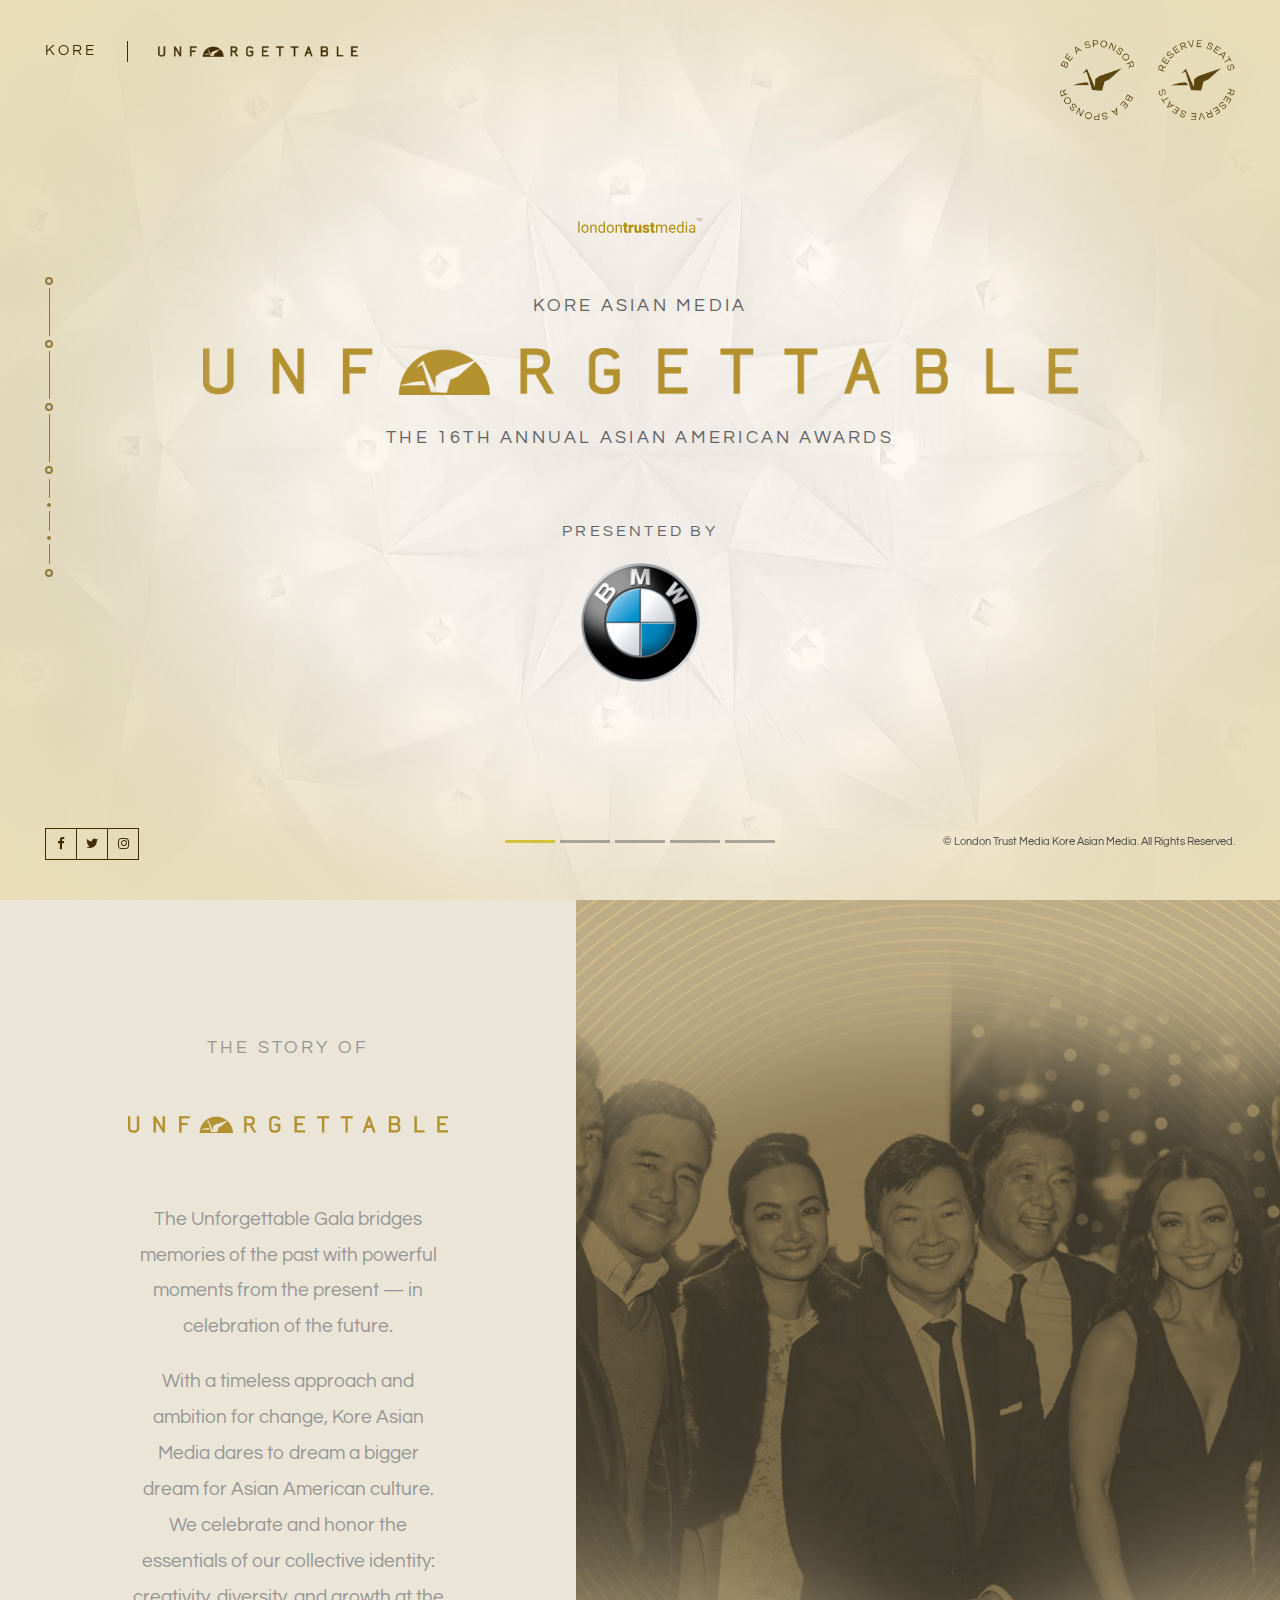
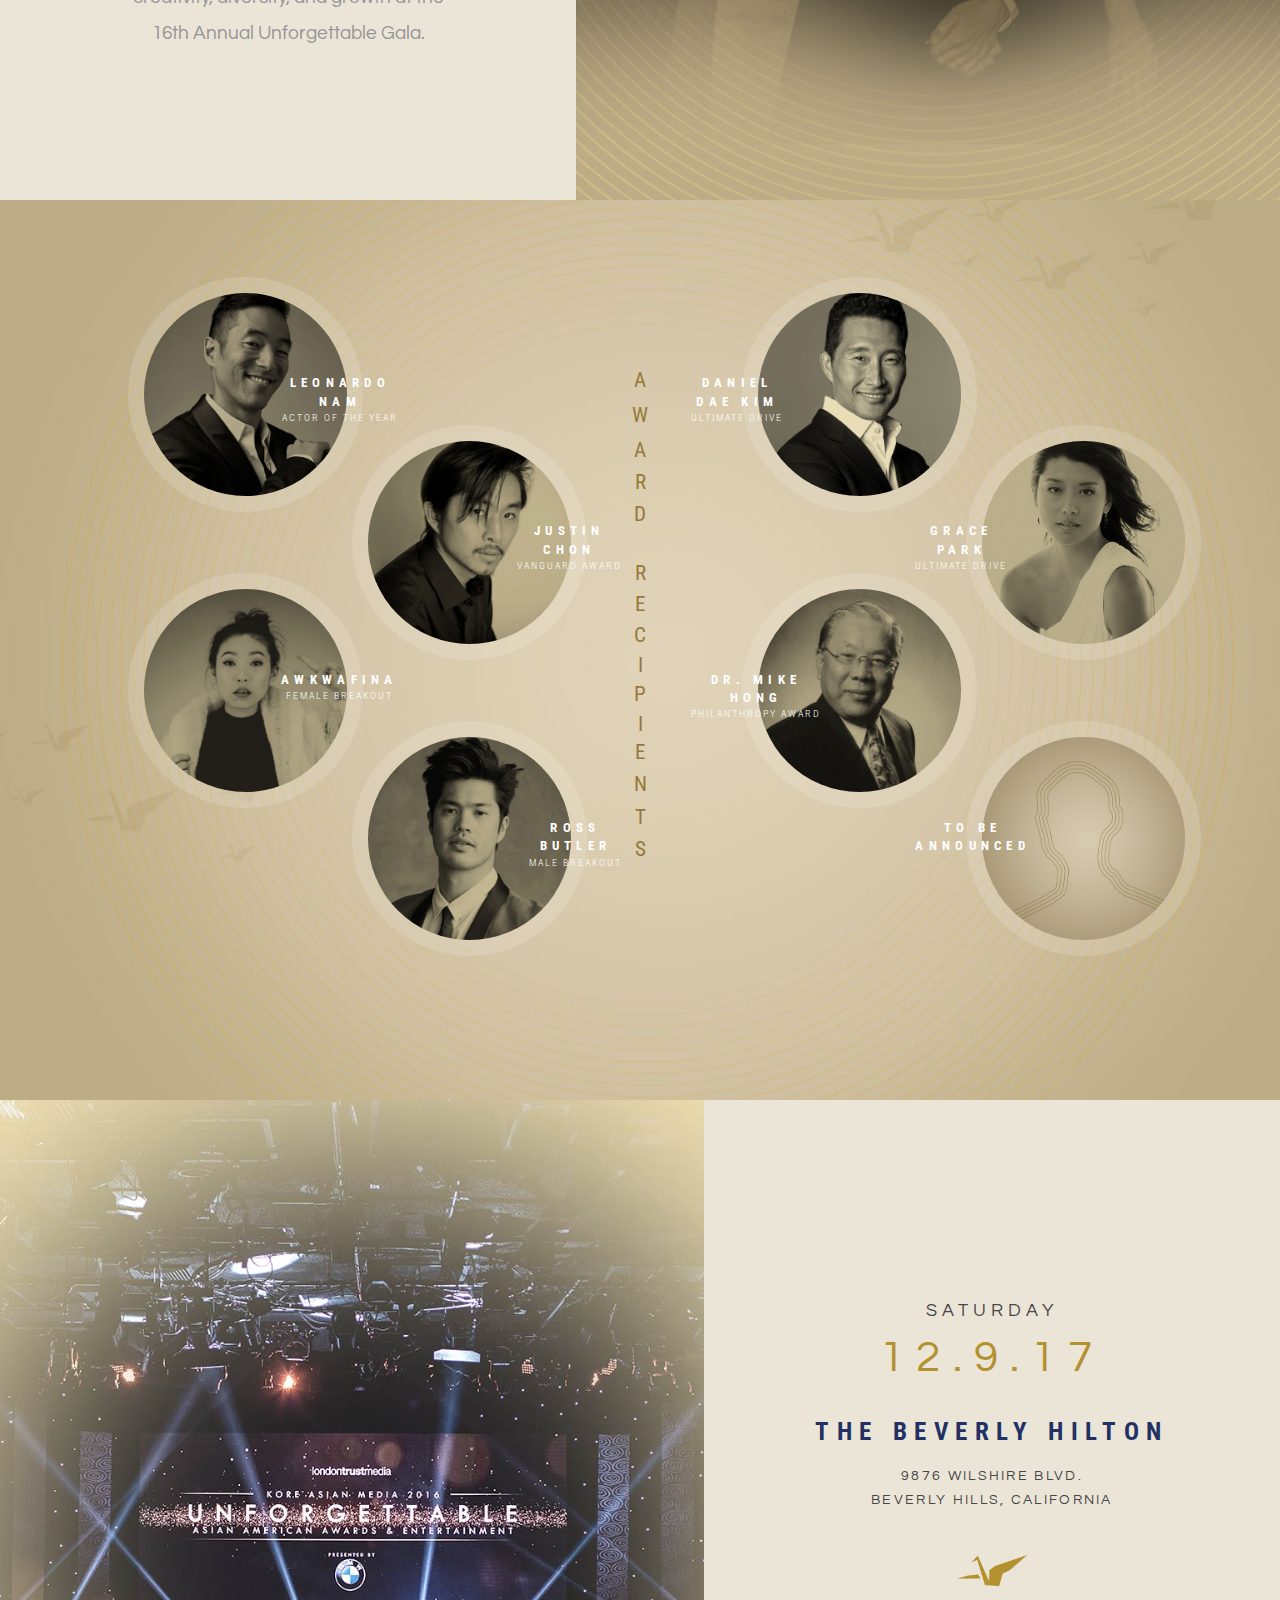
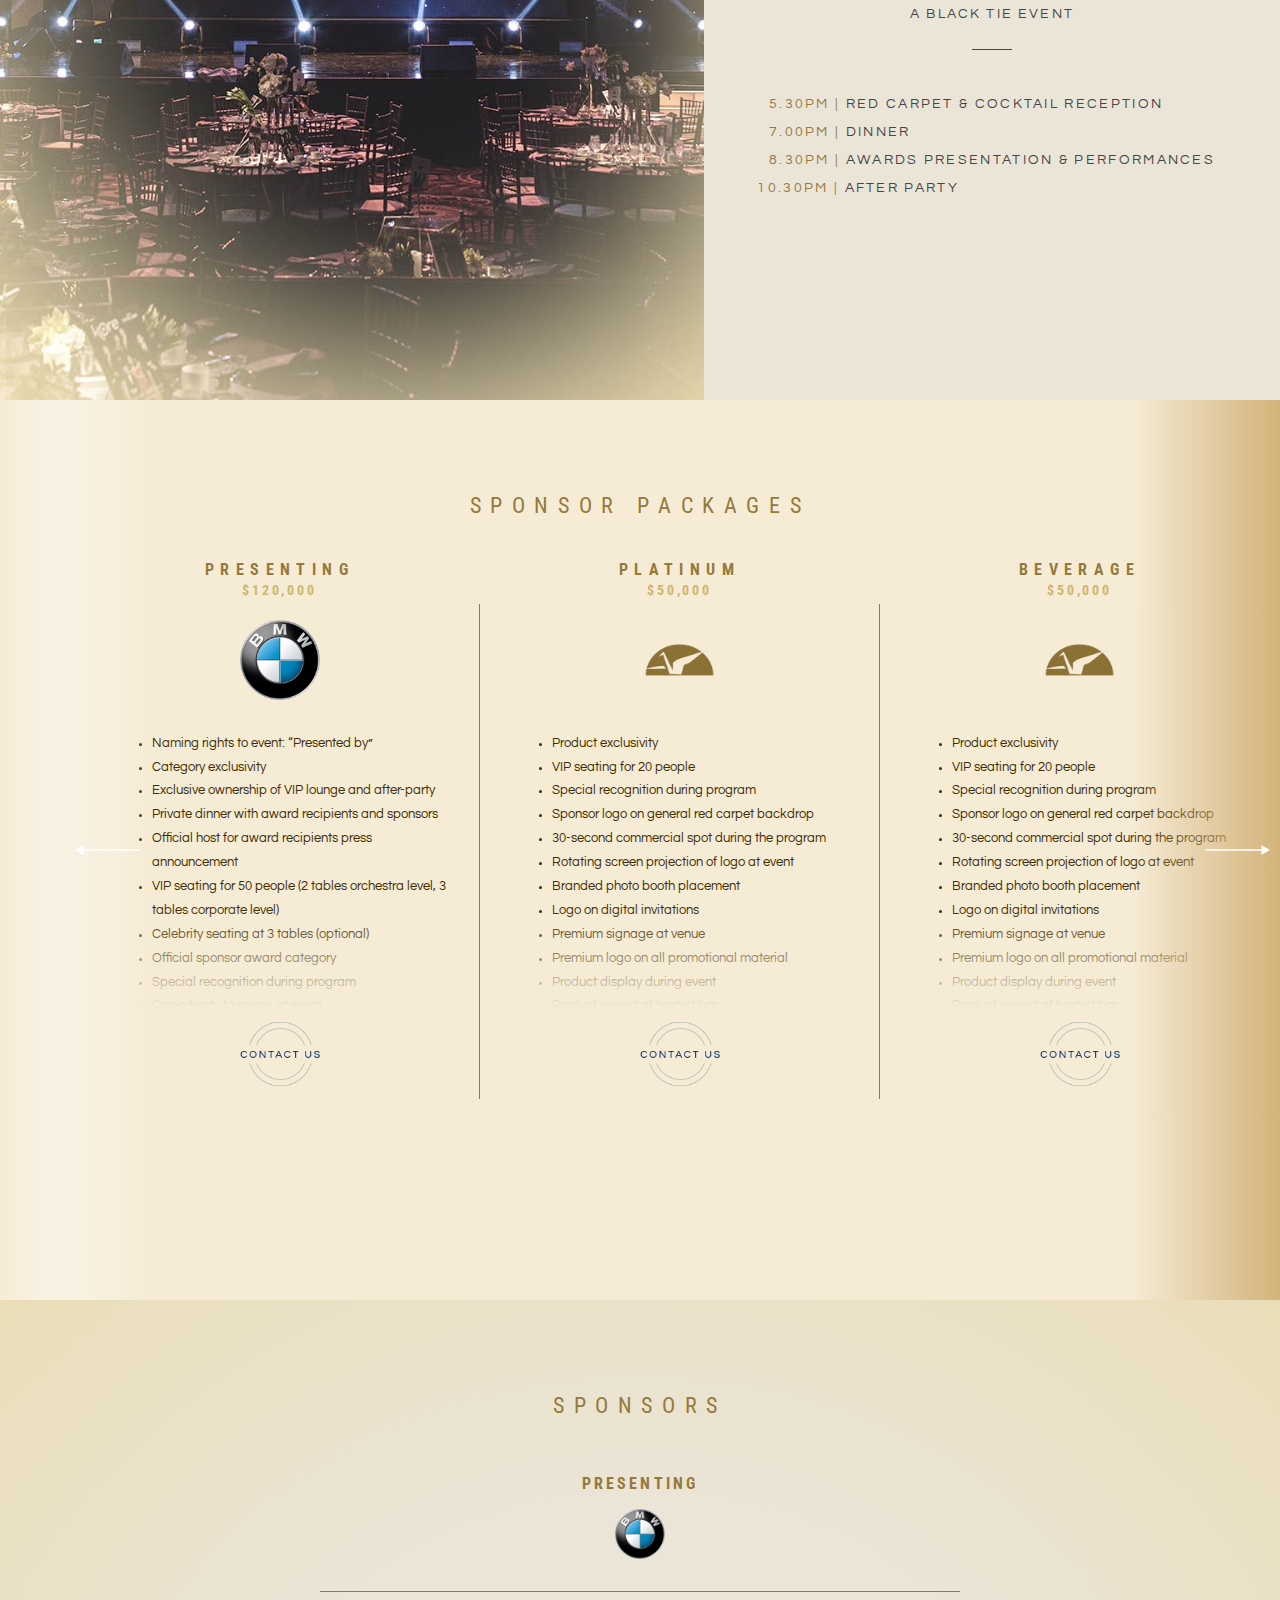
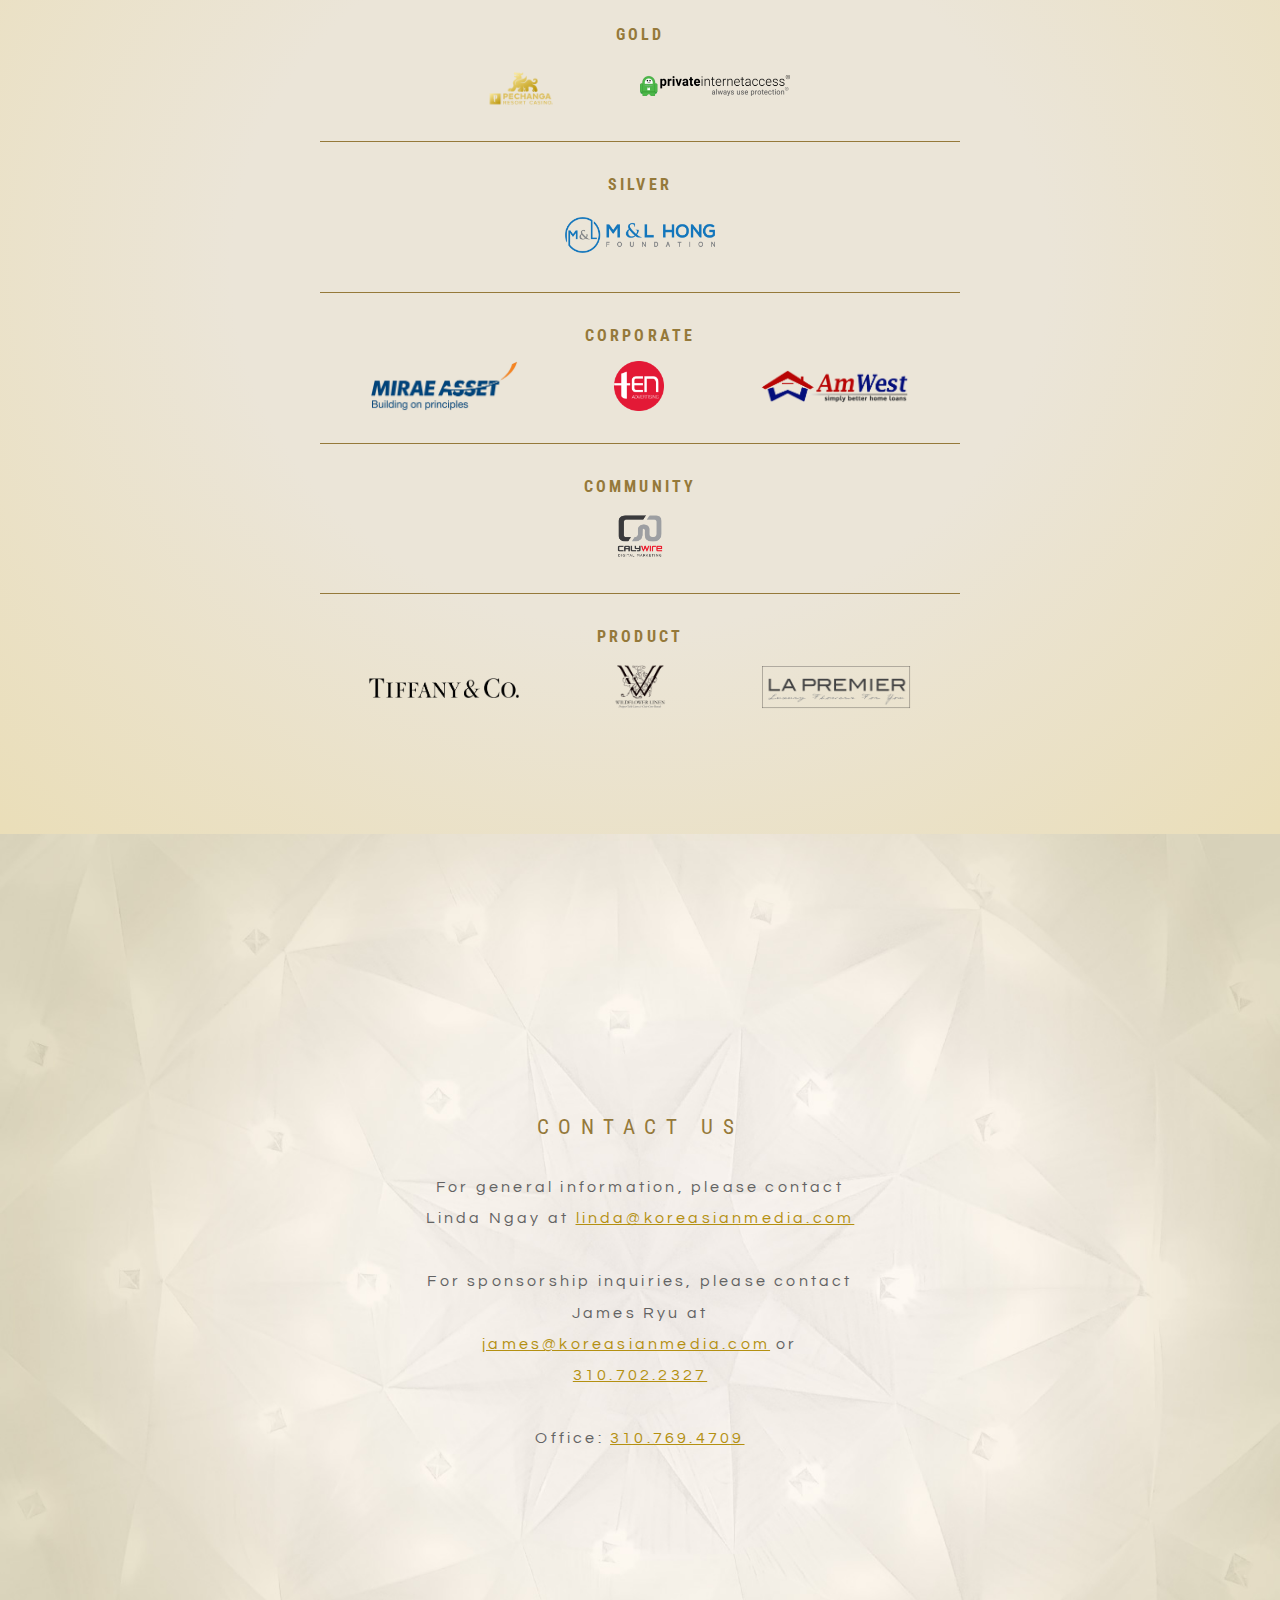
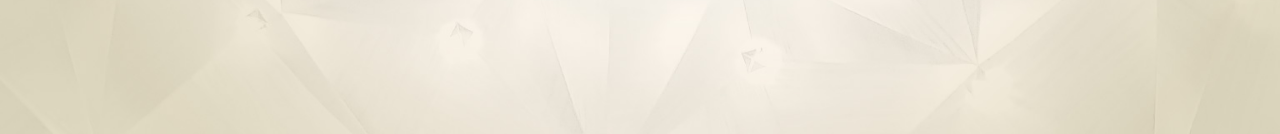
==== commit 3b0493e1: "revisions to sponsors section" ====
--- a/index.html
+++ b/index.html
@@ -48,8 +48,8 @@
                 </div>
                 <nav>
                     <ul>
-                        <li><a href="#about">About</a></li>
-                        <li><a href="#recipients">Recipients</a></li>
+                        <li class="first_tier"><a href="#about">About</a></li>
+                        <li class="first_tier"><a href="#recipients">Recipients</a></li>
                         <!-- <li class="parent"><a href="#awards">Awards</a>
                             <ul>
                                 <li><a href="#recipients">Recipients</a></li>
@@ -57,17 +57,17 @@
                             </ul>
                         </li> -->
                         <!-- <li><a href="#performances">Performances</a></li> -->
-                        <li><a href="#eventinfo">Event Info</a></li>
-                        <!-- <li class="parent"><a href="#sponsorship">Sponsorship</a>
+                        <li class="first_tier"><a href="#eventinfo">Event Info</a></li>
+                        <li class="first_tier parent"><a href>Sponsorship</a>
                             <ul>
                                 <li><a href="#packages">Packages</a></li>
-                                <li><a href="#becomesponsor">Become a Sponsor</a></li>
-                            </ul>
-                        </li> -->
-                        <li><a href="#packages">Sponsor Packages</a></li>
+                                <li><a href="#sponsors">Sponsors</a></li>
+                            </ul>
+                        </li>
+                        <!-- <li><a href="#packages">Sponsor Packages</a></li> -->
                         <!-- <li><a href="#pastgalas">Past Galas</a></li>
                         <li><a href="#gallery">Gallery</a></li> -->
-                        <li><a href="#contact">Contact</a></li>
+                        <li class="first_tier"><a href="#contact">Contact</a></li>
                     </ul>
                 </nav>
                 <div class="social">
@@ -647,11 +647,11 @@
                     <div class="sponsors-container">
                         <div class="sponsor">
                             <a href="https://www.pechanga.com/" target="_blank">
-                                <img src="img/LOGOS/PECHANGA.png" alt="Pechanga Resort Casino" style="max-height: 80px;">
-                            </a>
-                        </div>
-                        <div class="sponsor">
-                            <a href="">
+                                <img class="logo-adjustment" src="img/LOGOS/PECHANGA.png" alt="Pechanga Resort Casino">
+                            </a>
+                        </div>
+                        <div class="sponsor">
+                            <a href="https://www.privateinternetaccess.com/">
                                 <img src="img/LOGOS/PIA.png" alt="Private Internet Access">
                             </a>
                         </div>
@@ -662,7 +662,7 @@
                     <h2>Silver</h2>
                     <div class="sponsors-container">
                         <div class="sponsor">
-                            <a href="">
+                            <a href="http://www.kaedc.org/">
                                 <img src="img/LOGOS/MLHONG.png" alt="M & L Hong Foundation">
                             </a>
                         </div>
@@ -673,13 +673,29 @@
                     <h2>Corporate</h2>
                     <div class="sponsors-container">
                         <div class="sponsor">
+                            <a href="http://www.miraeasset.com/main.html" target="_blank">
+                                <img src="img/LOGOS/MIRAE.png" alt="Mirae Asset">
+                            </a>
+                        </div>
+                        <div class="sponsor">
                             <a href="http://tenadv.com/" target="_blank">
                                 <img src="img/LOGOS/TENADVERTISING.png" alt="Ten Advertising">
                             </a>
                         </div>
                         <div class="sponsor">
-                            <a href="">
+                            <a href="https://amwestfunding.com/">
                                 <img src="img/LOGOS/AMWEST.png" alt="Am West">
+                            </a>
+                        </div>
+                    </div>
+                </div>
+
+                <div class="package-level">
+                    <h2>Community</h2>
+                    <div class="sponsors-container">
+                        <div class="sponsor">
+                            <a href="http://calywire.com/">
+                                <img src="img/LOGOS/CALYWIRE.png" alt="Calywire Digital Marketing">
                             </a>
                         </div>
                     </div>
@@ -689,17 +705,17 @@
                     <h2>Product</h2>
                     <div class="sponsors-container">
                         <div class="sponsor">
-                            <a href="">
+                            <a href="http://www.tiffany.com/">
                                 <img src="img/LOGOS/TIFFANY.png" alt="Tiffany & Co.">
                             </a>
                         </div>
                         <div class="sponsor">
-                            <a href="">
+                            <a href="http://www.wildflowerlinens.com/">
                                 <img src="img/LOGOS/WILDFLOWERLINEN.png" alt="Wild Flower Linen">
                             </a>
                         </div>
                         <div class="sponsor">
-                            <a href="">
+                            <a href="https://lapremier.com/">
                                 <img src="img/LOGOS/LAPREMIERE.png" alt="LA Premiere">
                             </a>
                         </div>
@@ -735,7 +751,7 @@
                 paginationClickable: true,
                 autoplayStopOnLast: true,
 
-            }).onReachEnd(swiper);
+            });
         </script>
         <script>
             // if ($(window).width() > 768) {
@@ -746,11 +762,12 @@
                         before: function(i, panels) {
                             var ref = panels[i].attr("class");
                             $('nav').find('.active').removeClass('active');
-                            $("nav").find("a[href=\"#" + ref + "\"]").parent('li').addClass('active');
+                            $("nav").find("a[href=\"#" + ref + "\"]").parents('.first_tier').addClass('active');
                         }
                     });
                     $("nav li, .cta, .logo").on("click",function() {
-                        $.scrollify.move($(this).find("a").attr("href"));
+                        var href = $(this).find("a").attr("href");
+                        $.scrollify.move(href);
                         $('.hamburger').removeClass('hide');
                         $('.mobile-menu').removeClass('active');
                         $('body').removeClass('noscroll');
--- a/css/unforgettable.css
+++ b/css/unforgettable.css
@@ -103,7 +103,7 @@
   .gui nav {
     top: 50%;
     left: 45px;
-    margin-top: -125.5px;
+    margin-top: -177.5px;
     font-size: 0.72222rem;
     text-transform: uppercase;
     color: #95793a;
@@ -164,7 +164,7 @@
         top: 17px; }
       .gui nav .parent ul {
         border: 0;
-        margin-top: 20px; }
+        margin-top: 20px !important; }
         .gui nav .parent ul li {
           padding-left: 40px;
           left: -30px;
@@ -871,10 +871,14 @@
     justify-content: center;
     height: 50px;
     max-width: 150px;
-    min-width: 82px;
-    margin: 0 60px; }
+    min-width: 82px; }
+    .sponsors .sponsor:nth-child(even) {
+      margin: 0 80px; }
     .sponsors .sponsor img {
       max-height: 50px; }
+  .sponsors .logo-adjustment {
+    max-height: 80px;
+    margin: 0 80px; }
 
 .swiper-container {
   width: 100%;
@@ -983,8 +987,6 @@
 @media screen and (max-height: 760px) {
   .gui nav ul {
     margin-top: 0 !important; }
-    .gui nav ul li {
-      height: 74px !important; }
 
   .recipients h1 {
     top: 5%; }
@@ -1002,8 +1004,6 @@
 @media screen and (max-height: 650px) {
   .gui nav ul {
     margin-top: 0 !important; }
-    .gui nav ul li {
-      height: 60px !important; }
 
   .hero .sponsor > img {
     max-width: 50%; }
@@ -1250,7 +1250,10 @@
     height: 325px;
     border: 25px solid rgba(255, 255, 255, 0.15); }
     .recipients .modal .recipient .title {
-      margin-top: -18px; } }
+      margin-top: -18px; }
+
+  .sponsors .container {
+    width: 60%; } }
 @media screen and (max-width: 975px) {
   .hero .logo {
     max-width: 700px; }
@@ -1326,7 +1329,7 @@
     .gui nav ul {
       margin-top: 3rem; }
       .gui nav ul li {
-        height: 90px;
+        height: 55px;
         padding-left: 0;
         text-align: center; }
         .gui nav ul li::before {
@@ -1336,6 +1339,15 @@
     .gui nav a {
       opacity: 1;
       left: auto; }
+    .gui nav .parent {
+      margin-bottom: 0;
+      height: auto; }
+      .gui nav .parent ul {
+        margin-top: 28px !important; }
+        .gui nav .parent ul li {
+          padding-left: 0;
+          left: 0;
+          height: 55px; }
 
   .hero {
     font-size: 0.5rem; }
@@ -1534,7 +1546,29 @@
     .packages .gradient-left {
       display: none; }
     .packages .gradient-right {
-      display: none; } }
+      display: none; }
+
+  .sponsors .container {
+    width: 75%; }
+  .sponsors .sponsor {
+    margin: 15px 40px; } }
+@media screen and (max-width: 768px) and (max-height: 690px) {
+  .gui .cta img {
+    max-height: 95px !important; }
+  .gui nav {
+    top: 85px !important; }
+    .gui nav ul {
+      margin-top: 19px !important; }
+      .gui nav ul li {
+        height: 45px !important; }
+        .gui nav ul li a {
+          font-size: 1rem; }
+    .gui nav .parent {
+      height: auto !important; }
+      .gui nav .parent ul {
+        margin-top: 18px !important; }
+      .gui nav .parent li {
+        height: 45px; } }
 @media screen and (max-width: 768px) and (min-width: 500px) {
   .gui .logo {
     font-size: 1rem;
@@ -1577,12 +1611,11 @@
     .about > div:first-child .subtitle {
       margin-top: 0; }
   .about > div:last-child {
-    height: 40%; }
-
-  .sponsors .container {
-    width: 75%; }
-  .sponsors .sponsor {
-    margin: 15px 40px; } }
+    height: 40%; } }
+@media screen and (max-width: 720px) {
+  .sponsors .logo-adjustment {
+    max-height: 80px;
+    margin: 0; } }
 @media screen and (max-width: 697px) {
   .recipients .recipient, .recipients .recipient:nth-child(2), .recipients .recipient:nth-child(even) {
     width: 270px;
@@ -1604,7 +1637,7 @@
     font-size: 0.85rem; }
 
   .sponsors .sponsor {
-    margin: 0 25px; } }
+    margin: 20px 25px; } }
 @media screen and (max-width: 582px) {
   .recipients .recipient, .recipients .recipient:nth-child(2), .recipients .recipient:nth-child(even) {
     width: 230px;
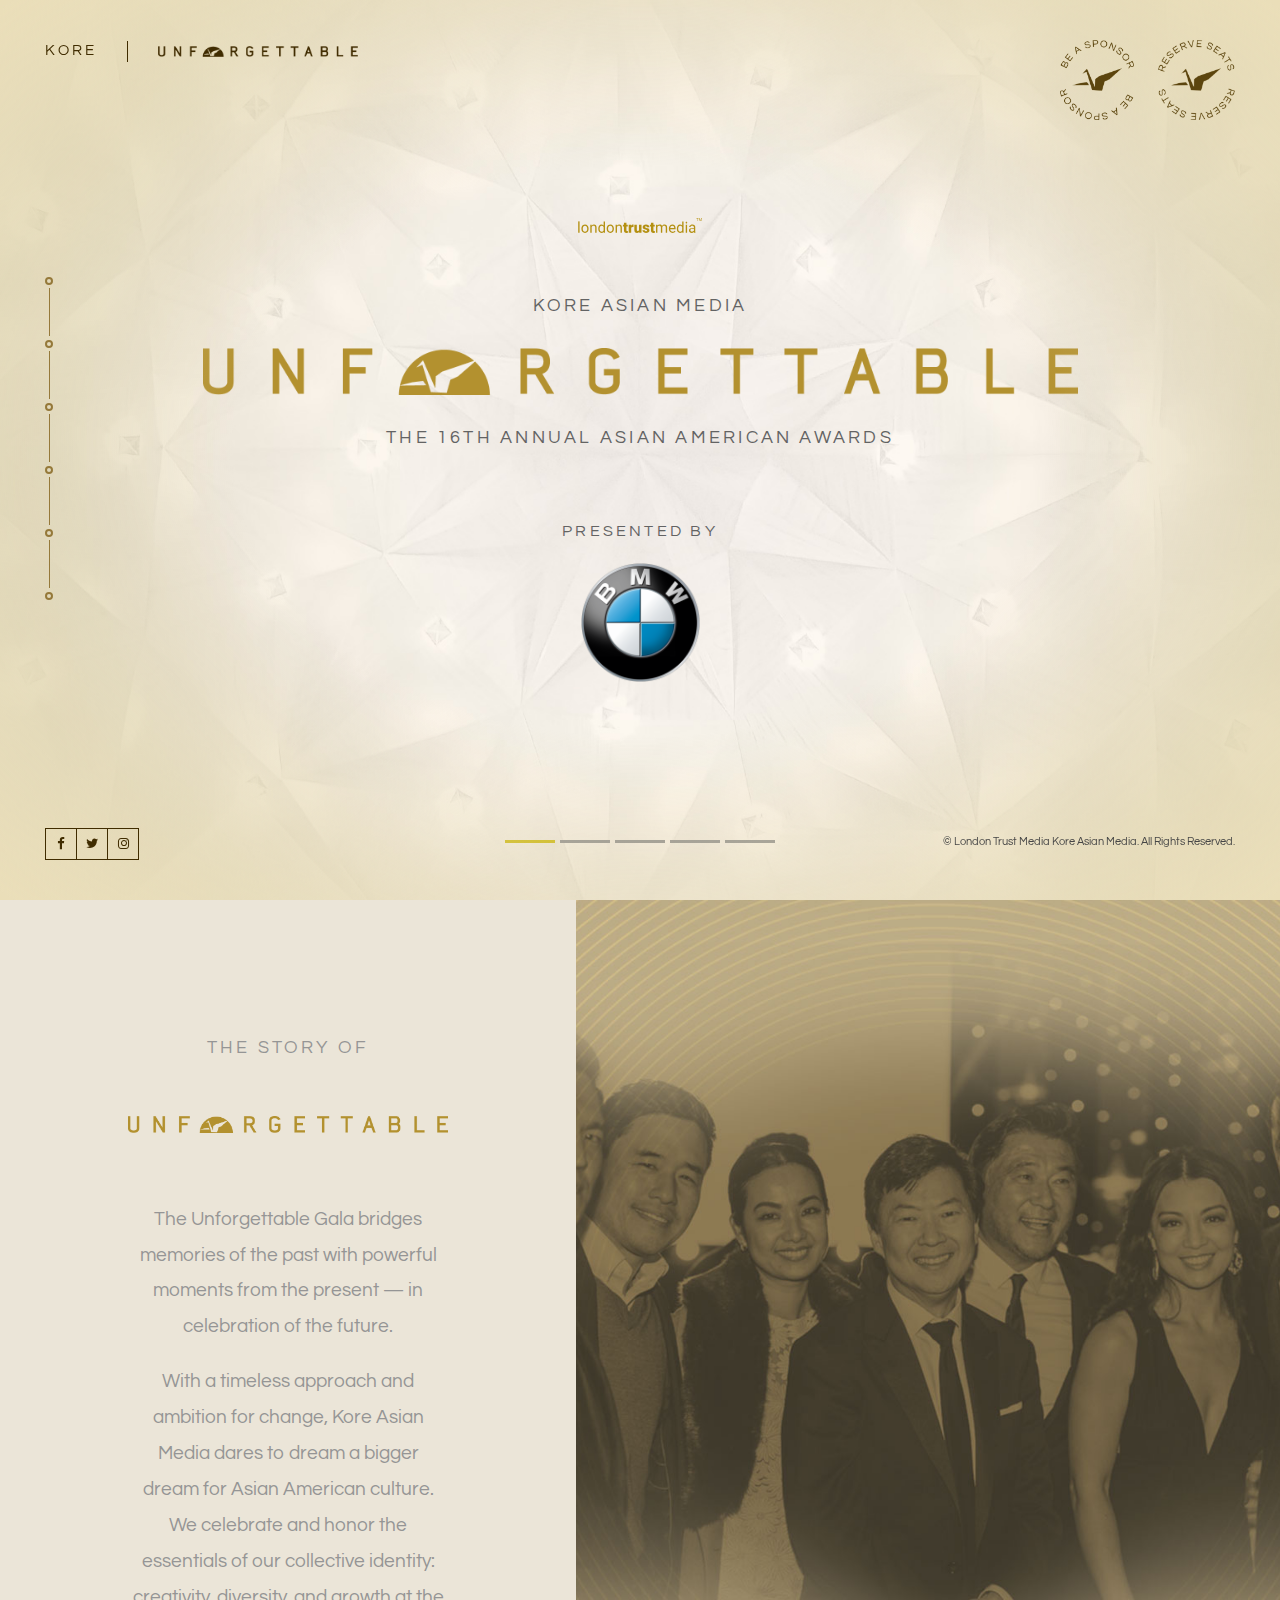
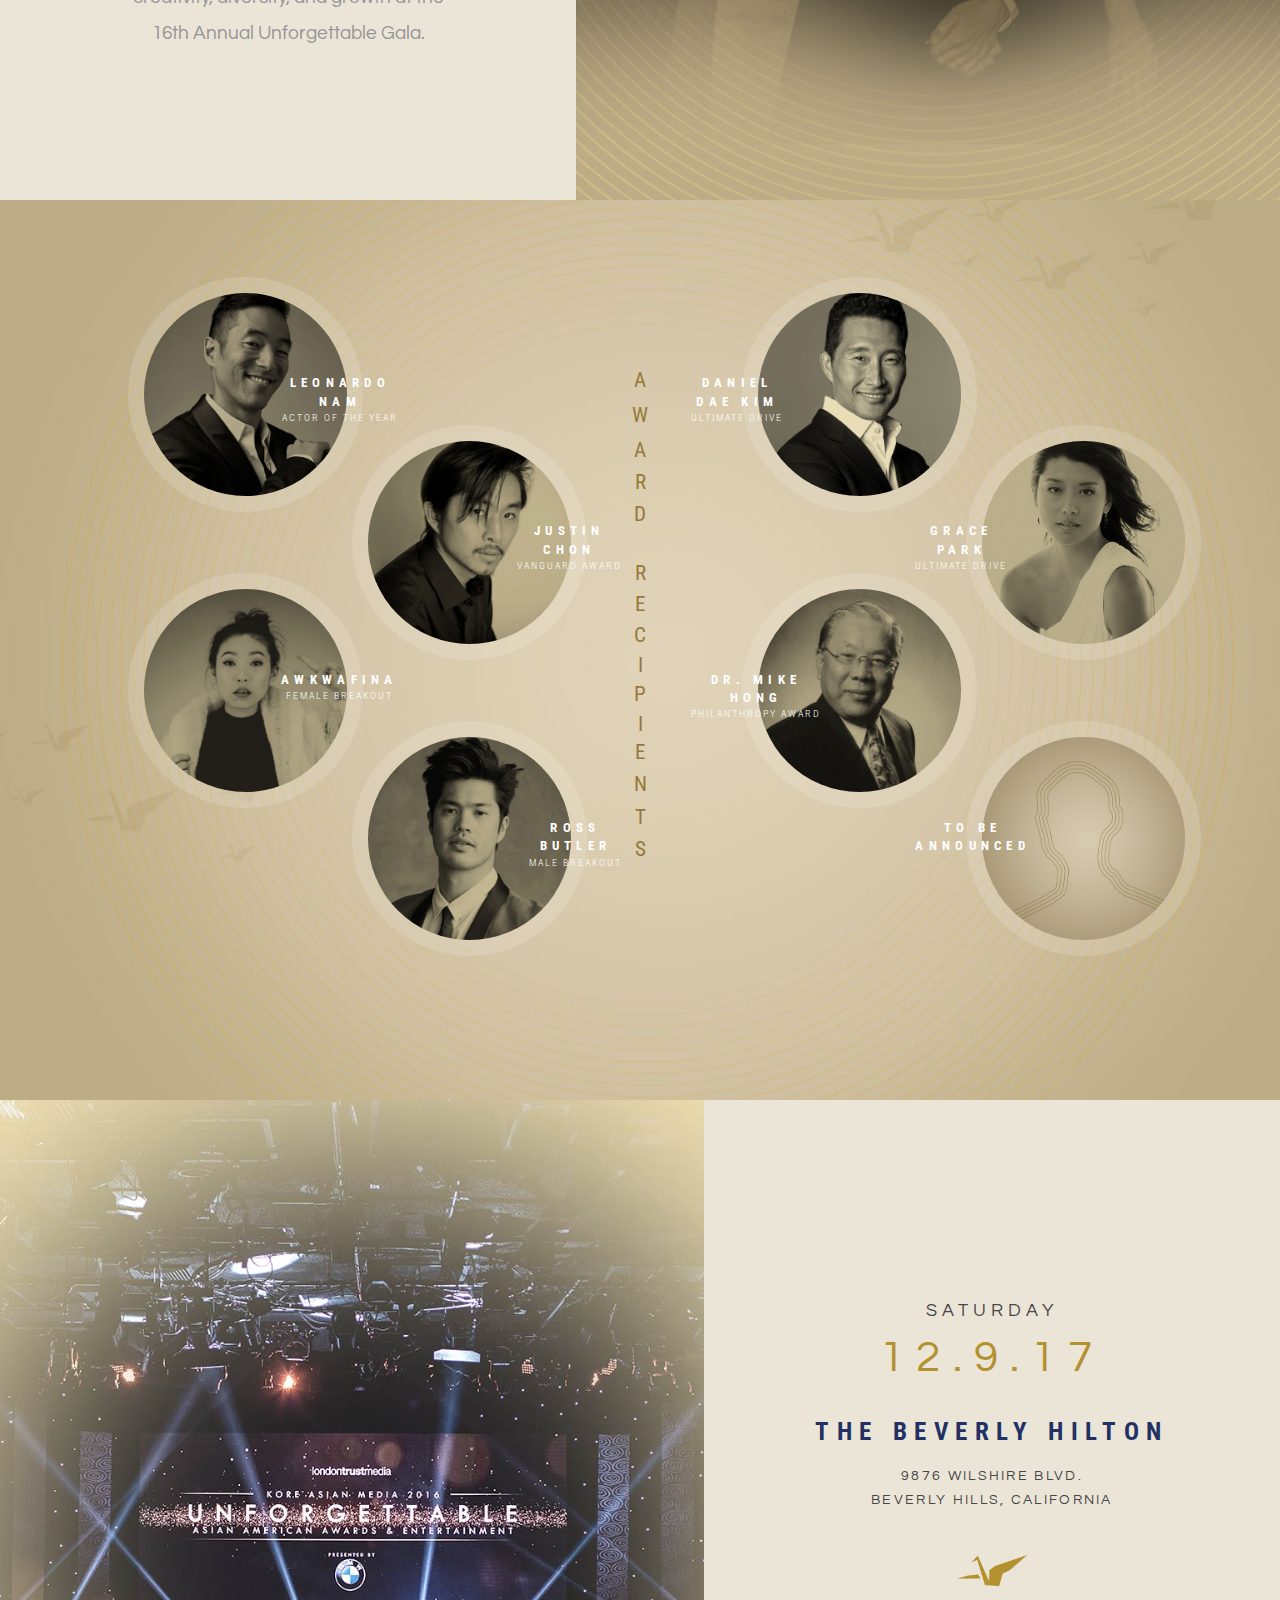
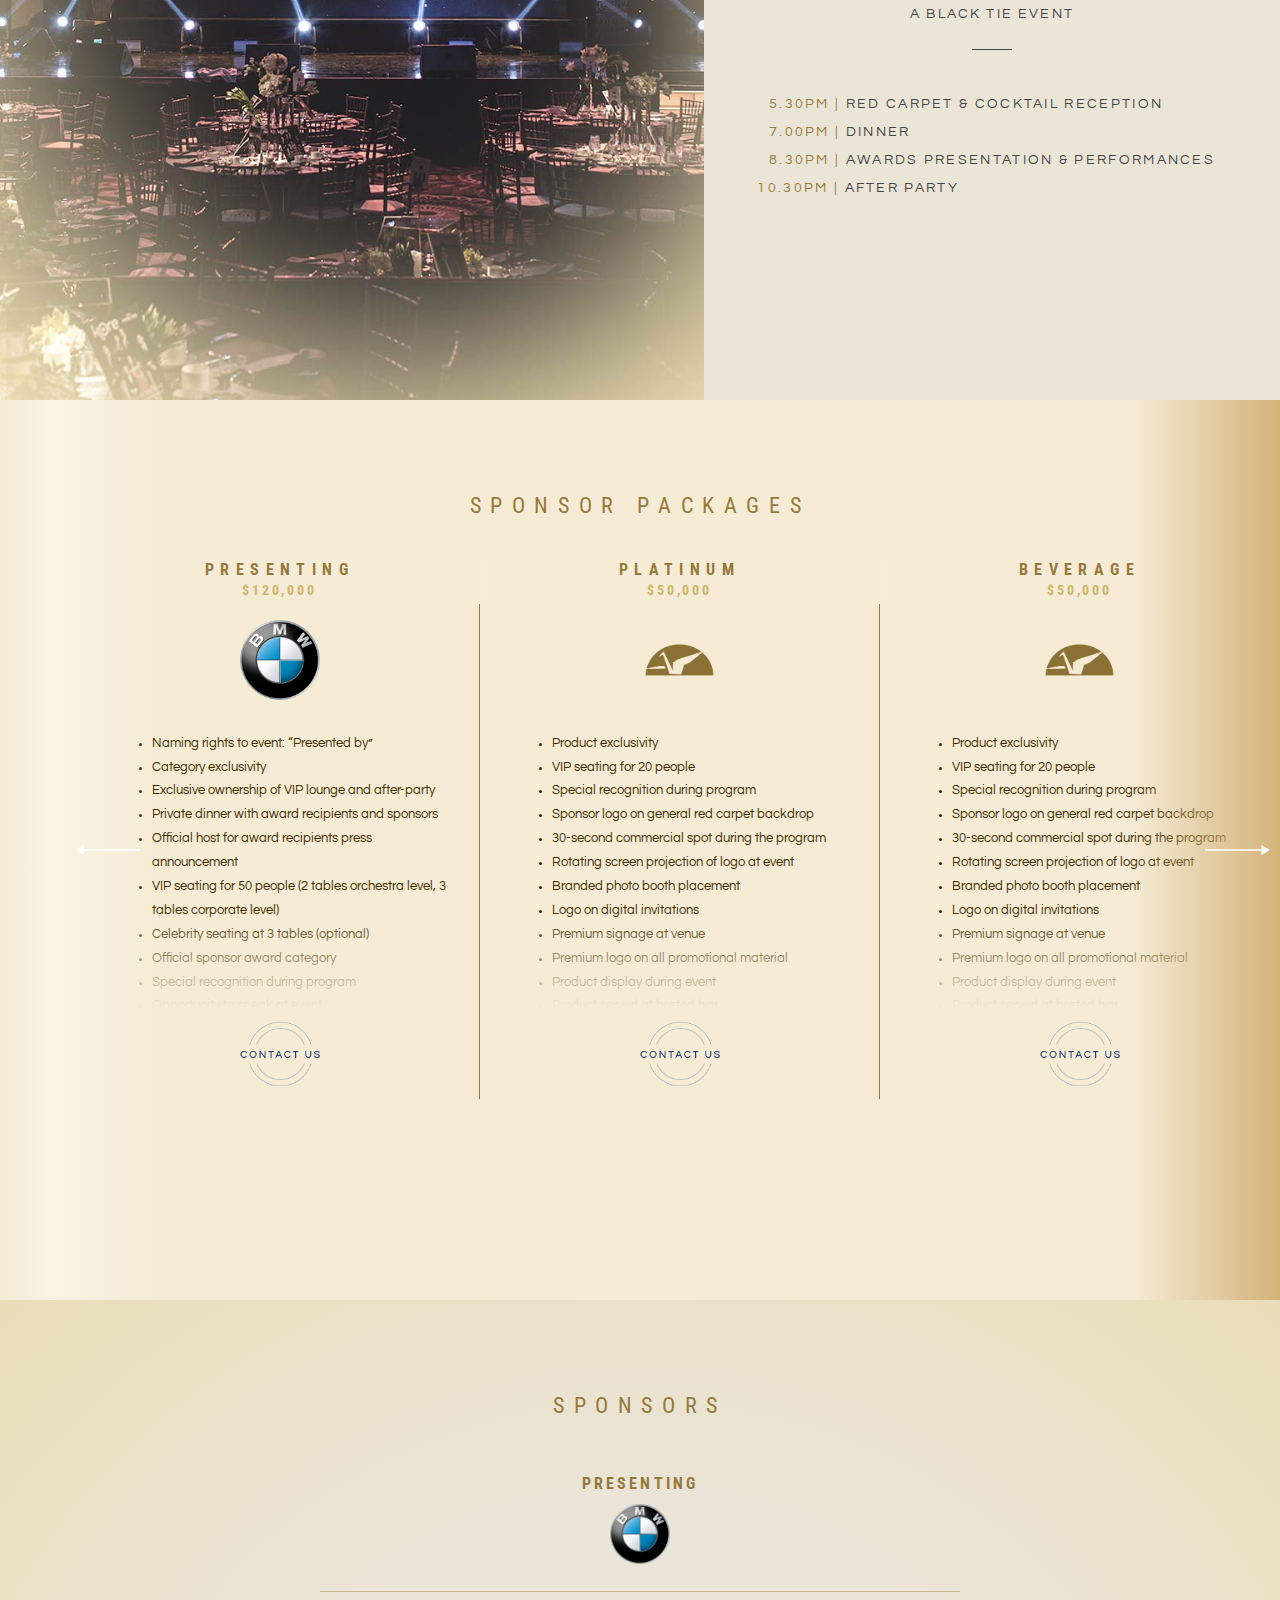
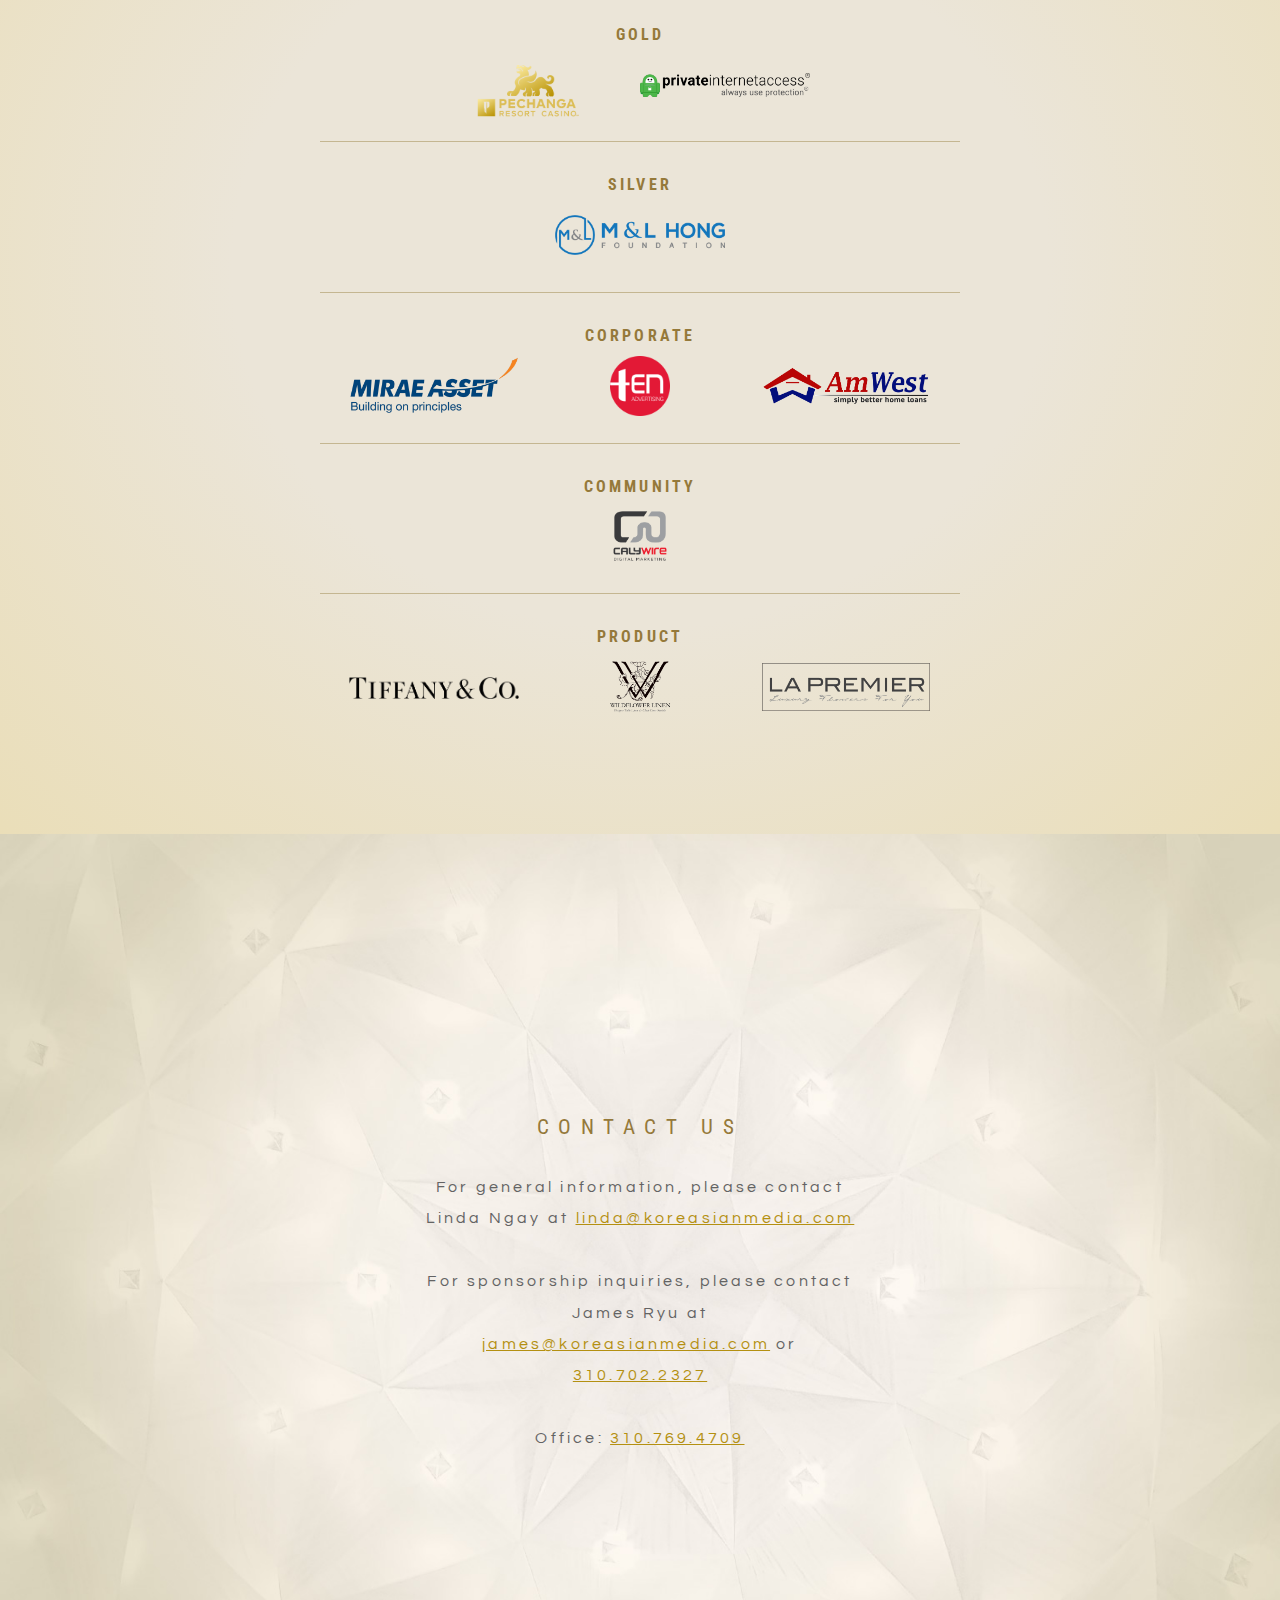
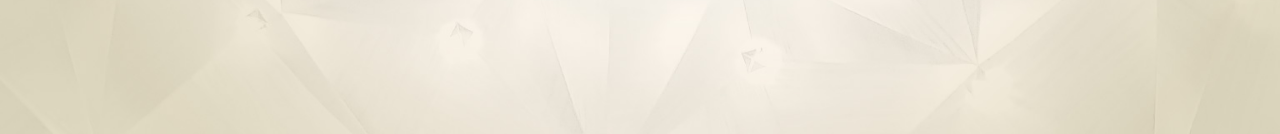
==== commit 99418d29: "latest sponsors edit" ====
--- a/index.html
+++ b/index.html
@@ -58,12 +58,18 @@
                         </li> -->
                         <!-- <li><a href="#performances">Performances</a></li> -->
                         <li class="first_tier"><a href="#eventinfo">Event Info</a></li>
-                        <li class="first_tier parent"><a href>Sponsorship</a>
+                        <li class="first_tier">
+                            <a href="#packages">Sponsorship Packages</a>
+                        </li>
+                        <li class="first_tier">
+                            <a href="#sponsors">Sponsors</a>
+                        </li>
+                        <!-- <li class="first_tier parent"><a href>Sponsorship</a>
                             <ul>
                                 <li><a href="#packages">Packages</a></li>
                                 <li><a href="#sponsors">Sponsors</a></li>
                             </ul>
-                        </li>
+                        </li> -->
                         <!-- <li><a href="#packages">Sponsor Packages</a></li> -->
                         <!-- <li><a href="#pastgalas">Past Galas</a></li>
                         <li><a href="#gallery">Gallery</a></li> -->
@@ -651,7 +657,7 @@
                             </a>
                         </div>
                         <div class="sponsor">
-                            <a href="https://www.privateinternetaccess.com/">
+                            <a href="https://www.privateinternetaccess.com/" target="_blank">
                                 <img src="img/LOGOS/PIA.png" alt="Private Internet Access">
                             </a>
                         </div>
@@ -662,7 +668,7 @@
                     <h2>Silver</h2>
                     <div class="sponsors-container">
                         <div class="sponsor">
-                            <a href="http://www.kaedc.org/">
+                            <a href="http://www.kaedc.org/" target="_blank">
                                 <img src="img/LOGOS/MLHONG.png" alt="M & L Hong Foundation">
                             </a>
                         </div>
@@ -683,7 +689,7 @@
                             </a>
                         </div>
                         <div class="sponsor">
-                            <a href="https://amwestfunding.com/">
+                            <a href="https://amwestfunding.com/" target="_blank">
                                 <img src="img/LOGOS/AMWEST.png" alt="Am West">
                             </a>
                         </div>
@@ -694,7 +700,7 @@
                     <h2>Community</h2>
                     <div class="sponsors-container">
                         <div class="sponsor">
-                            <a href="http://calywire.com/">
+                            <a href="http://calywire.com/" target="_blank">
                                 <img src="img/LOGOS/CALYWIRE.png" alt="Calywire Digital Marketing">
                             </a>
                         </div>
@@ -705,17 +711,17 @@
                     <h2>Product</h2>
                     <div class="sponsors-container">
                         <div class="sponsor">
-                            <a href="http://www.tiffany.com/">
+                            <a href="http://www.tiffany.com/" target="_blank">
                                 <img src="img/LOGOS/TIFFANY.png" alt="Tiffany & Co.">
                             </a>
                         </div>
                         <div class="sponsor">
-                            <a href="http://www.wildflowerlinens.com/">
+                            <a href="http://www.wildflowerlinens.com/" target="_blank">
                                 <img src="img/LOGOS/WILDFLOWERLINEN.png" alt="Wild Flower Linen">
                             </a>
                         </div>
                         <div class="sponsor">
-                            <a href="https://lapremier.com/">
+                            <a href="https://lapremier.com/" target="_blank">
                                 <img src="img/LOGOS/LAPREMIERE.png" alt="LA Premiere">
                             </a>
                         </div>
--- a/css/unforgettable.css
+++ b/css/unforgettable.css
@@ -858,7 +858,7 @@
     -moz-flex-flow: row wrap;
     flex-flow: row wrap;
     padding-bottom: 2rem;
-    border-bottom: 1px solid #95793a; }
+    border-bottom: 1px solid #c4b691; }
   .sponsors .sponsor {
     -webkit-display: flex;
     -moz-display: flex;
@@ -870,13 +870,13 @@
     -moz-justify-content: center;
     justify-content: center;
     height: 50px;
-    max-width: 150px;
+    max-width: 170px;
     min-width: 82px; }
     .sponsors .sponsor:nth-child(even) {
       margin: 0 80px; }
     .sponsors .sponsor img {
-      max-height: 50px; }
-  .sponsors .logo-adjustment {
+      max-height: 60px; }
+  .sponsors img.logo-adjustment {
     max-height: 80px;
     margin: 0 80px; }
 
@@ -1615,7 +1615,7 @@
 @media screen and (max-width: 720px) {
   .sponsors .logo-adjustment {
     max-height: 80px;
-    margin: 0; } }
+    margin: 0 !important; } }
 @media screen and (max-width: 697px) {
   .recipients .recipient, .recipients .recipient:nth-child(2), .recipients .recipient:nth-child(even) {
     width: 270px;
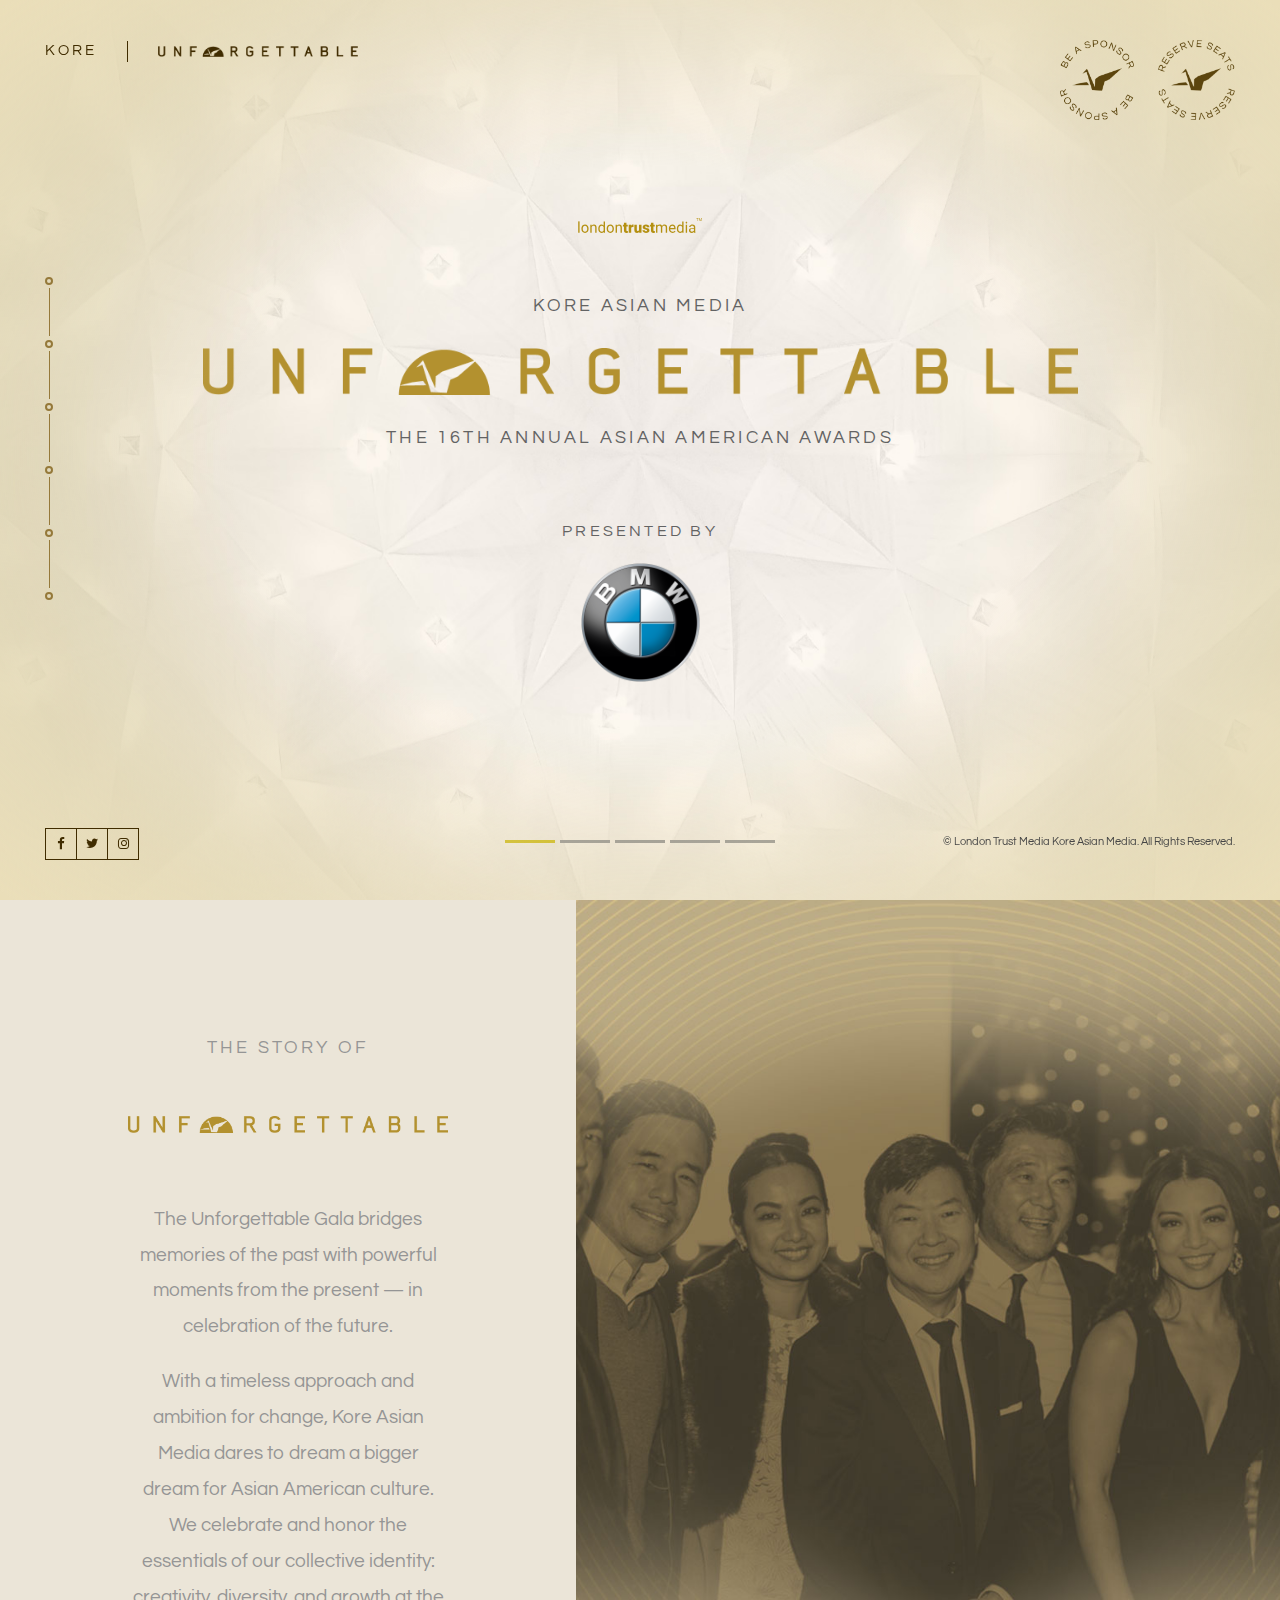
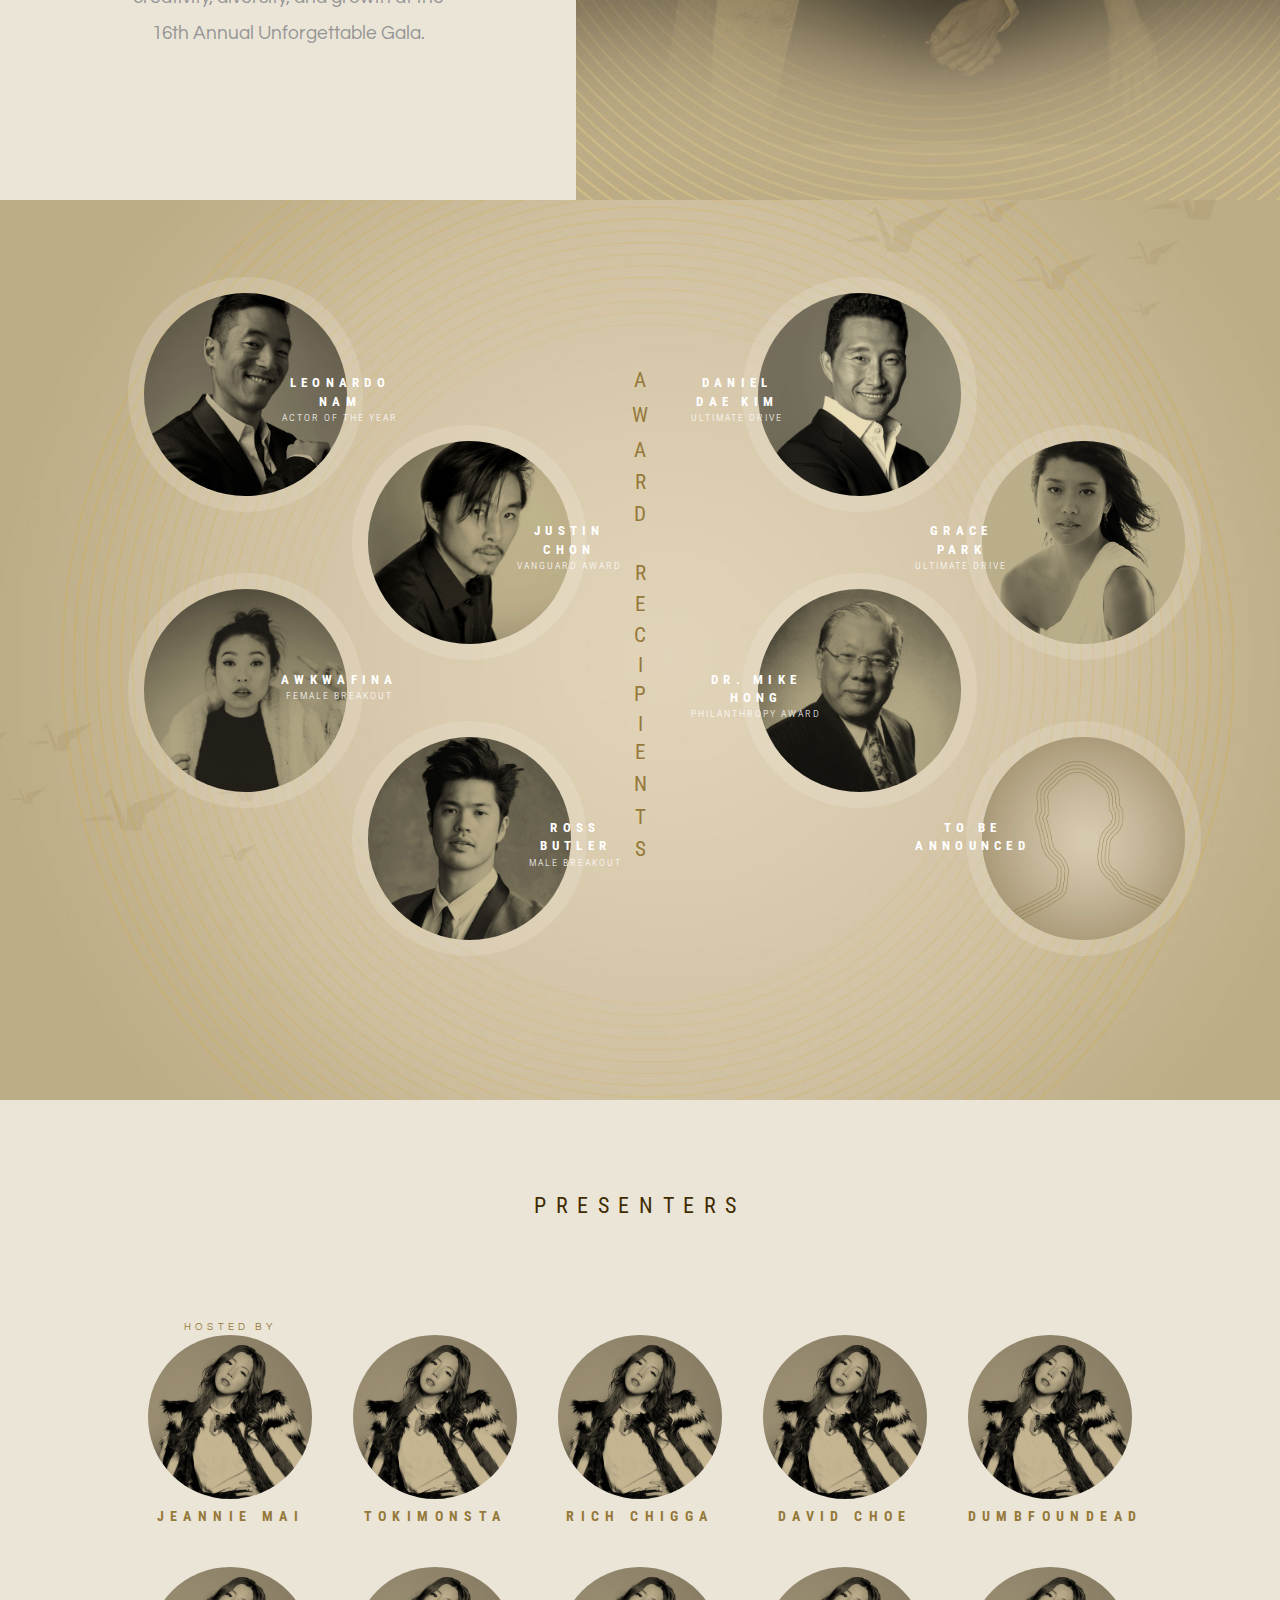
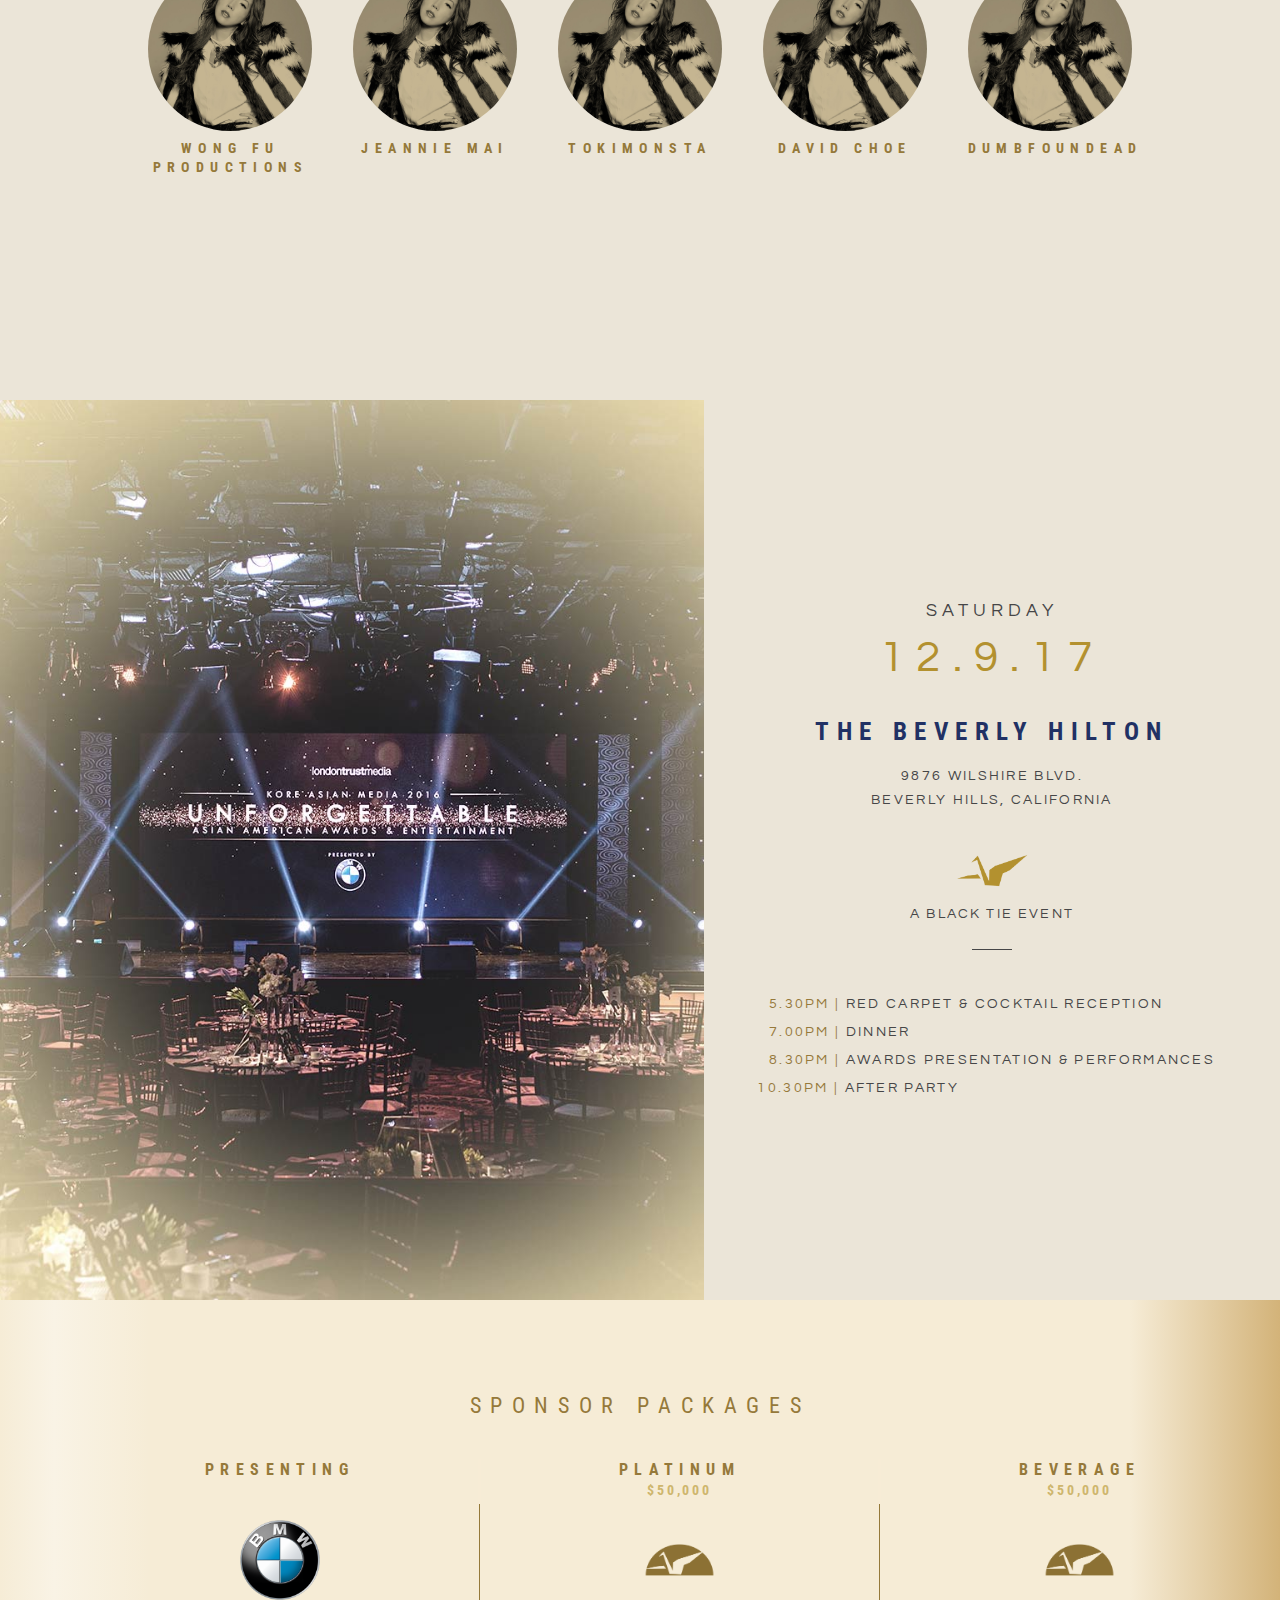
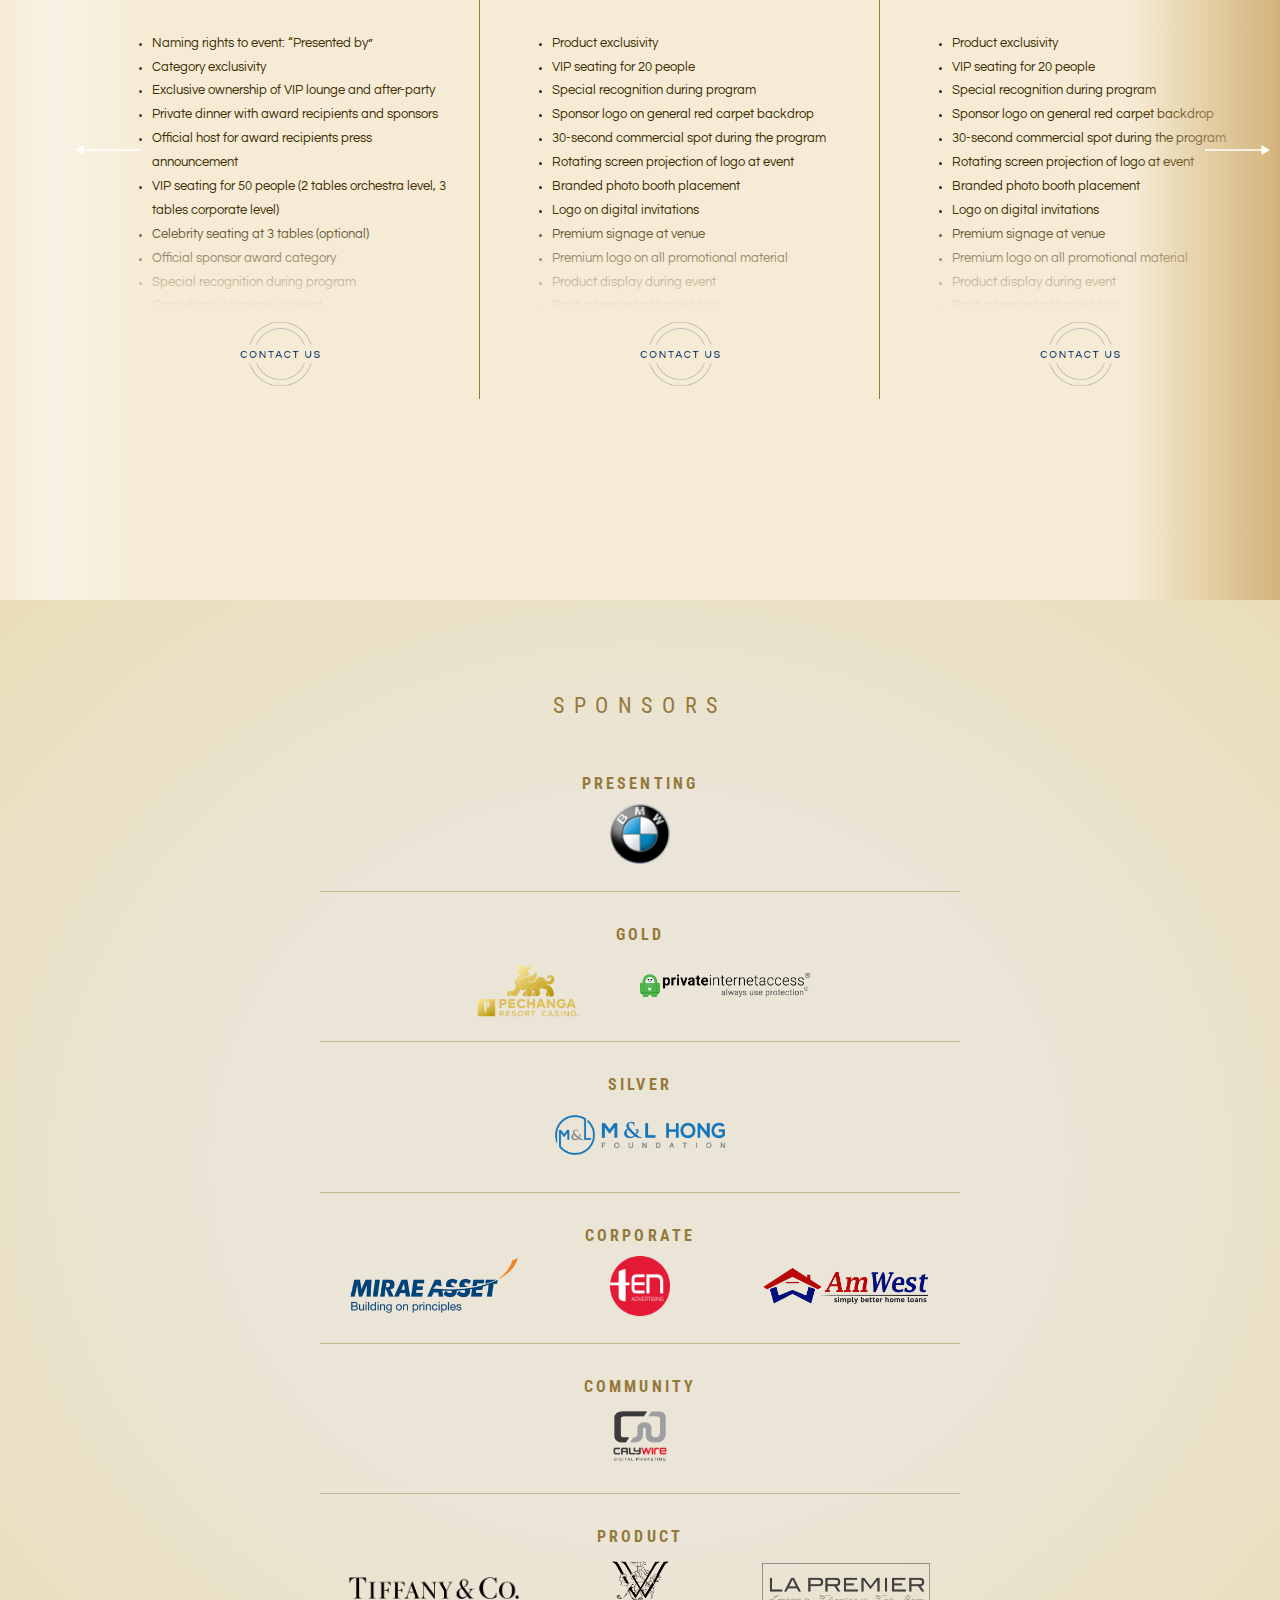
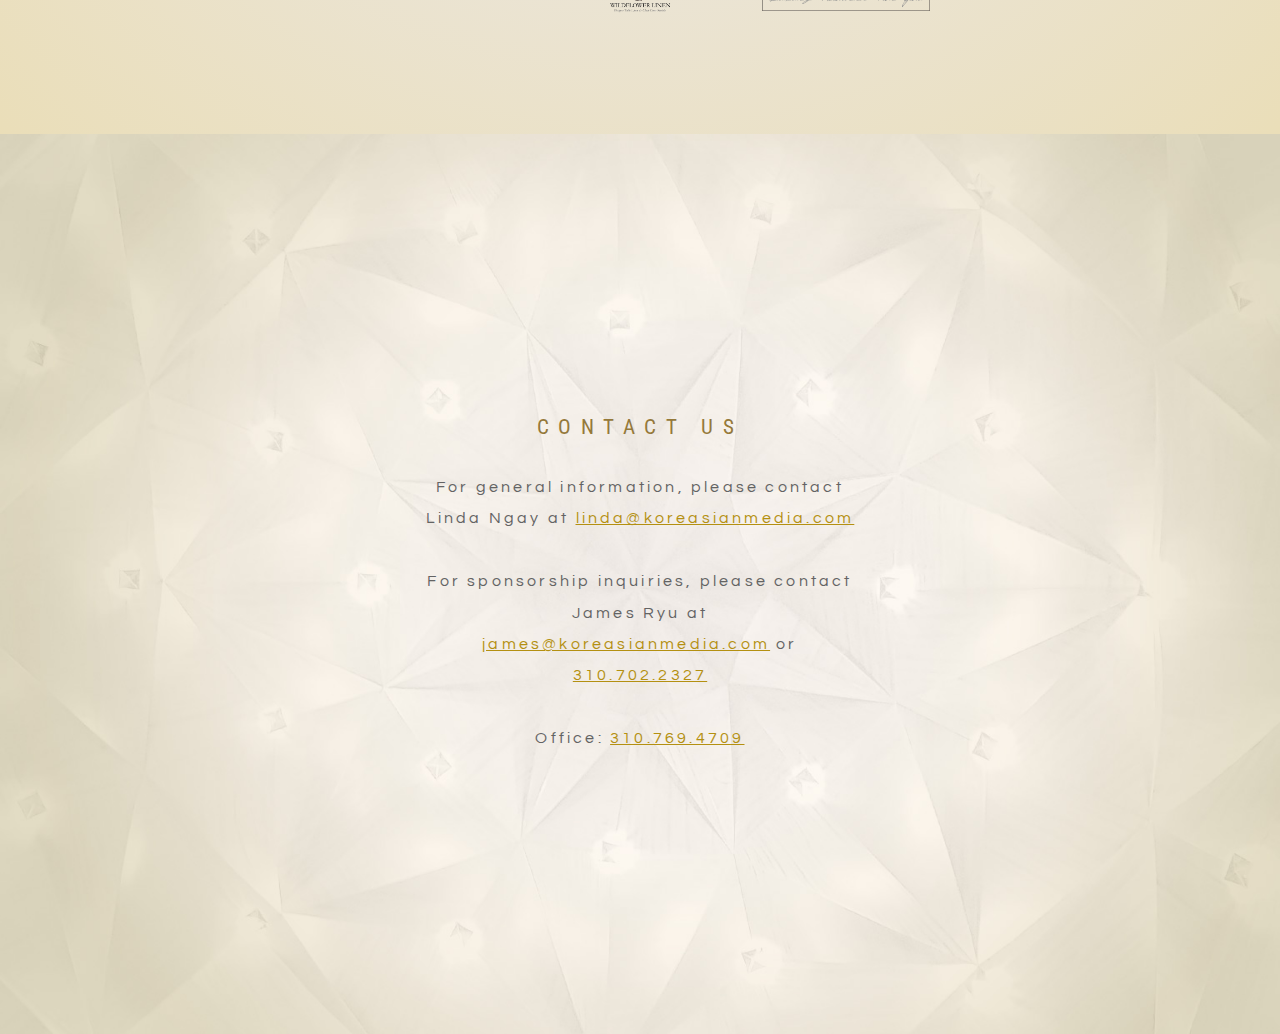
==== commit 7dc23bff: "added presenters section" ====
--- a/index.html
+++ b/index.html
@@ -153,7 +153,7 @@
             </div>
         </section>
 
-        <section class="recipients" data-section-name="recipients">
+        <section class="people recipients" data-section-name="recipients">
             <h1 class="desktopTitle">
                 <span>A</span><span>w</span><span>a</span><span>r</span><span>d</span><span>&nbsp;</span><span>R</span><span>e</span><span>c</span><span>i</span><span>p</span><span>i</span><span>e</span><span>n</span><span>t</span><span>s</span>
             </h1>
@@ -371,6 +371,127 @@
             </div>
         </section>
 
+        <section class="people presenters" data-section-name="presenters">
+            <h1>Presenters</h1>
+            <div class="presenter-container">
+                <div class="presenter" data-person="tokimonsta">
+                    <div class="image">
+                        <img src="img/HEADSHOTS/PRESENTERS/TOKIMONSTA.jpg" alt="">
+                    </div>
+                    <div class="host">
+                        Hosted By
+                    </div>
+                    <div class="name">
+                        Jeannie Mai
+                    </div>
+                </div>
+                <div class="presenter" data-person="tokimonsta">
+                    <div class="image">
+                        <img src="img/HEADSHOTS/PRESENTERS/TOKIMONSTA.jpg" alt="">
+                    </div>
+                    <div class="name">
+                        Tokimonsta
+                    </div>
+                </div>
+                <div class="presenter" data-person="tokimonsta">
+                    <div class="image">
+                        <img src="img/HEADSHOTS/PRESENTERS/TOKIMONSTA.jpg" alt="">
+                    </div>
+                    <div class="name">
+                        Rich Chigga
+                    </div>
+                </div>
+                <div class="presenter" data-person="tokimonsta">
+                    <div class="image">
+                        <img src="img/HEADSHOTS/PRESENTERS/TOKIMONSTA.jpg" alt="">
+                    </div>
+                    <div class="name">
+                        David Choe
+                    </div>
+                </div>
+                <div class="presenter" data-person="tokimonsta">
+                    <div class="image">
+                        <img src="img/HEADSHOTS/PRESENTERS/TOKIMONSTA.jpg" alt="">
+                    </div>
+                    <div class="name">
+                        Dumbfoundead
+                    </div>
+                </div>
+                <div class="presenter" data-person="tokimonsta">
+                    <div class="image">
+                        <img src="img/HEADSHOTS/PRESENTERS/TOKIMONSTA.jpg" alt="">
+                    </div>
+                    <div class="name">
+                        Wong Fu Productions
+                    </div>
+                </div>
+                <div class="presenter" data-person="tokimonsta">
+                    <div class="image">
+                        <img src="img/HEADSHOTS/PRESENTERS/TOKIMONSTA.jpg" alt="">
+                    </div>
+                    <div class="name">
+                        Jeannie Mai
+                    </div>
+                </div>
+                <div class="presenter" data-person="tokimonsta">
+                    <div class="image">
+                        <img src="img/HEADSHOTS/PRESENTERS/TOKIMONSTA.jpg" alt="">
+                    </div>
+                    <div class="name">
+                        Tokimonsta
+                    </div>
+                </div>
+                <div class="presenter" data-person="tokimonsta">
+                    <div class="image">
+                        <img src="img/HEADSHOTS/PRESENTERS/TOKIMONSTA.jpg" alt="">
+                    </div>
+                    <div class="name">
+                        David Choe
+                    </div>
+                </div>
+                <div class="presenter" data-person="tokimonsta">
+                    <div class="image">
+                        <img src="img/HEADSHOTS/PRESENTERS/TOKIMONSTA.jpg" alt="">
+                    </div>
+                    <div class="name">
+                        Dumbfoundead
+                    </div>
+                </div>
+            </div>
+            <div class="modals">
+                <div id="tokimonsta" class="modal">
+                    <button class="close">
+                        <div class="l1"></div>
+                        <div class="l2"></div>
+                    </button>
+                    <div>
+                        <div class="recipient">
+                            <div class="bgimg" style="background-image: url('img/HEADSHOTS/PRESENTERS/TOKIMONSTA.jpg')"></div>
+                            <div class="name">Tokimonsta</div>
+                            <div class="title">Actor of the Year</div>
+                        </div>
+                    </div>
+                    <div>
+                        <div class="bio">
+                            <div class="bio-scroll">
+                                <p>
+                                    Leonardo Nam has gained global fans through his role as the lab technician Felix Lutz on the critically acclaimed, award-winning HBO series “Westworld.” Based on the original 1973 Michael Crichton film of the same name, the series brings to life a futuristic amusement park intended for rich vacationers populated by robotic “hosts,” ultimately indulging their wildest fantasies and desires. “Westworld” premiered its first season in October 2016 and received a slew of highly esteemed nominations, including these accolades, which include: 2017 Golden Globe Awards: Best Television Series - Drama (nominated), 2017 SAG Awards: Outstanding Performance by an Ensemble in a Drama Series (nominated), 2016 Critics Choice Television Awards: Most Exciting New Series (won) and Best Drama Series (nominated), to name a few.
+                                </p>
+                                <p>
+                                    Nam is also working on a variety of additional projects including: a supporting role in the indie feature “Puberty” for Flying Lotus’ Brainfeeder Films opposite Abbie Cornish a supporting role in the new Netflix original film “Happy Anniversary” (written and directed by Jared Stern) and a guest star role on the new Comedy Central series “Hampton DeVille.”
+                                </p>
+                                <p>
+                                    Born in Argentina to Korean immigrant parents and raised in Sydney, Australia, Nam attended Sydney Technical High School and studied architecture at the University of New South Wales. To pursue his dream of becoming an actor, Leonardo moved to New York at 19. There he studied drama at the critically acclaimed HB Studio and also worked with the New York Public Theater/Shakespeare in the Park company and Sigourney Weaver and Jim Simpson’s The Bats Theater Company. His breakout role came in the Paramount comedy “The Perfect Score,” starring Scarlett Johansson, Chris Evans and Erika Christensen. Since then he has starred in a string of movies, namely “The Sisterhood of the Traveling Pants” 1 &amp; 2, “The Fast and the Furious: Tokyo Drift,” “Vantage Point,” “He’s Just Not That Into You,” “One for the Money,” and most recently in the Sam Raimi production “Murder of a Cat.”
+                                </p>
+                            </div>
+                        </div>
+                    </div>
+                </div>
+                <img class="carousel-controls next" src="img/BUTTONS/arrow-right.svg" alt="Next Recipient" />
+                <img class="carousel-controls previous" src="img/BUTTONS/arrow-left.svg" alt="Previous Recipient" />
+            </div>
+        </section>
+
         <section class="eventinfo" data-section-name="eventinfo">
             <div></div>
             <div>
@@ -412,7 +533,7 @@
                             &rsaquo;
                         </div>
                         <div class="erase-border"></div>
-                        <h2>Presenting<small>$120,000</small></h2>
+                        <h2>Presenting<small>&nbsp;</small></h2>
                         <div class="img">
                             <img src="img/LOGOS/BMW.png" alt="BMW">
                         </div>
--- a/css/unforgettable.css
+++ b/css/unforgettable.css
@@ -340,6 +340,160 @@
     background-size: cover;
     background-position: center; }
 
+.people .modals {
+  position: fixed;
+  z-index: 99;
+  top: 0;
+  left: 0;
+  right: 0;
+  bottom: 0;
+  width: 100vw;
+  height: 100vh;
+  padding: 0;
+  background-image: url("../img/backgrounds/modal.jpg");
+  background-size: cover;
+  background-position: center;
+  opacity: 0;
+  visibility: hidden;
+  pointer-events: none;
+  transition: 320ms ease-in-out; }
+  .people .modals > .carousel-controls {
+    position: absolute;
+    top: 50%;
+    width: 70px;
+    cursor: pointer; }
+    .people .modals > .carousel-controls.next {
+      right: 5%; }
+    .people .modals > .carousel-controls.previous {
+      left: 7.5%; }
+  .people .modals.show {
+    opacity: 1;
+    visibility: visible;
+    pointer-events: auto; }
+.people.presenters .modals {
+  background-image: url("../img/backgrounds/modal2.jpg"); }
+.people .modal {
+  position: absolute;
+  top: 0;
+  width: 100vw;
+  height: 100vh;
+  opacity: 0;
+  visibility: hidden;
+  transition: 320ms ease-in-out; }
+  .people .modal > div {
+    position: relative;
+    padding-left: 18%;
+    box-sizing: border-box;
+    -webkit-display: flex;
+    -moz-display: flex;
+    display: flex;
+    -webkit-align-items: center;
+    -moz-align-items: center;
+    align-items: center;
+    -webkit-justify-content: center;
+    -moz-justify-content: center;
+    justify-content: center;
+    height: 100%;
+    width: 50%;
+    float: left; }
+    .people .modal > div:last-child {
+      box-sizing: border-box;
+      padding: 0 12.5% 0 5%;
+      -webkit-flex-direction: column;
+      -moz-flex-direction: column;
+      flex-direction: column;
+      line-height: 1.67em;
+      font-size: 1rem;
+      color: #402c00; }
+  .people .modal .recipient {
+    position: relative;
+    box-sizing: border-box;
+    width: 290px;
+    height: 290px;
+    border-radius: 50%;
+    border: 20px solid rgba(255, 255, 255, 0.15);
+    cursor: pointer;
+    transition: 320ms ease-in-out; }
+    .people .modal .recipient:nth-child(even) {
+      right: -50%; }
+    .people .modal .recipient:nth-child(2) {
+      top: -12.5%; }
+    .people .modal .recipient:nth-child(3) {
+      top: -25%; }
+    .people .modal .recipient:nth-child(4) {
+      top: -37.5%; }
+    .people .modal .recipient .bgimg {
+      width: 100%;
+      height: 100%;
+      background-size: cover;
+      background-position: center;
+      border-radius: 50%; }
+    .people .modal .recipient .name {
+      font-family: 'Roboto Condensed', sans-serif;
+      font-weight: 700;
+      font-size: 1rem;
+      letter-spacing: 0.4em;
+      color: #fff;
+      text-transform: uppercase;
+      position: absolute;
+      top: 50%;
+      margin-top: -22px;
+      text-align: center;
+      left: -25%;
+      transition: 320ms ease-in-out; }
+      .people .modal .recipient .name div {
+        font-weight: 300;
+        letter-spacing: 0.2em;
+        font-size: 0.75em; }
+    .people .modal .recipient:hover {
+      transform: scale(1.2); }
+      .people .modal .recipient:hover .name {
+        transform: scale(0.84); }
+  .people .modal .recipient {
+    position: relative;
+    box-sizing: border-box;
+    border-radius: 50%;
+    width: 500px;
+    height: 500px;
+    margin: auto;
+    cursor: default;
+    border: 40px solid rgba(255, 255, 255, 0.15);
+    pointer-events: none; }
+    .people .modal .recipient .name {
+      font-size: 2rem;
+      text-align: center;
+      width: 60%;
+      margin-top: -44px;
+      left: -105px; }
+    .people .modal .recipient .title {
+      font-family: 'Roboto Condensed', sans-serif;
+      position: absolute;
+      font-size: 1.5rem;
+      font-weight: 300;
+      right: -24%;
+      width: 40%;
+      top: 50%;
+      margin-top: -33px;
+      letter-spacing: 0.2em;
+      color: #fff;
+      text-transform: uppercase; }
+    .people .modal .recipient:hover {
+      transform: scale(1); }
+      .people .modal .recipient:hover .name {
+        transform: scale(1); }
+  .people .modal.active {
+    opacity: 1;
+    visibility: visible; }
+  .people .modal .bio {
+    position: relative;
+    width: 100%;
+    height: 420px; }
+    .people .modal .bio .bio-scroll {
+      width: 100%;
+      max-height: 100%;
+      overflow: hidden;
+      overflow-y: scroll; }
+
 .recipients {
   position: relative;
   background-image: url("../img/backgrounds/recipients.jpg");
@@ -420,110 +574,6 @@
       transform: scale(1.2); }
       .recipients .recipient:hover .name {
         transform: scale(0.84); }
-  .recipients .modals {
-    position: fixed;
-    z-index: 99;
-    top: 0;
-    left: 0;
-    right: 0;
-    bottom: 0;
-    width: 100vw;
-    height: 100vh;
-    padding: 0;
-    background-image: url("../img/backgrounds/modal.jpg");
-    background-size: cover;
-    background-position: center;
-    opacity: 0;
-    visibility: hidden;
-    pointer-events: none;
-    transition: 320ms ease-in-out; }
-    .recipients .modals > .carousel-controls {
-      position: absolute;
-      top: 50%;
-      width: 70px;
-      cursor: pointer; }
-      .recipients .modals > .carousel-controls.next {
-        right: 5%; }
-      .recipients .modals > .carousel-controls.previous {
-        left: 7.5%; }
-    .recipients .modals.show {
-      opacity: 1;
-      visibility: visible;
-      pointer-events: auto; }
-  .recipients .modal {
-    position: absolute;
-    top: 0;
-    width: 100vw;
-    height: 100vh;
-    opacity: 0;
-    visibility: hidden;
-    transition: 320ms ease-in-out; }
-    .recipients .modal > div {
-      position: relative;
-      padding-left: 18%;
-      box-sizing: border-box;
-      -webkit-display: flex;
-      -moz-display: flex;
-      display: flex;
-      -webkit-align-items: center;
-      -moz-align-items: center;
-      align-items: center;
-      -webkit-justify-content: center;
-      -moz-justify-content: center;
-      justify-content: center;
-      height: 100%;
-      width: 50%;
-      float: left; }
-      .recipients .modal > div:last-child {
-        box-sizing: border-box;
-        padding: 0 12.5% 0 5%;
-        -webkit-flex-direction: column;
-        -moz-flex-direction: column;
-        flex-direction: column;
-        line-height: 1.67em;
-        font-size: 1rem;
-        color: #402c00; }
-    .recipients .modal .recipient {
-      width: 500px;
-      height: 500px;
-      margin: auto;
-      cursor: default;
-      border: 40px solid rgba(255, 255, 255, 0.15);
-      pointer-events: none; }
-      .recipients .modal .recipient .name {
-        font-size: 2rem;
-        text-align: center;
-        width: 60%;
-        margin-top: -44px;
-        left: -105px; }
-      .recipients .modal .recipient .title {
-        font-family: 'Roboto Condensed', sans-serif;
-        position: absolute;
-        font-size: 1.5rem;
-        font-weight: 300;
-        right: -24%;
-        width: 40%;
-        top: 50%;
-        margin-top: -33px;
-        letter-spacing: 0.2em;
-        color: #fff;
-        text-transform: uppercase; }
-      .recipients .modal .recipient:hover {
-        transform: scale(1); }
-        .recipients .modal .recipient:hover .name {
-          transform: scale(1); }
-    .recipients .modal.active {
-      opacity: 1;
-      visibility: visible; }
-    .recipients .modal .bio {
-      position: relative;
-      width: 100%;
-      height: 420px; }
-      .recipients .modal .bio .bio-scroll {
-        width: 100%;
-        max-height: 100%;
-        overflow: hidden;
-        overflow-y: scroll; }
 
 .eventinfo {
   text-transform: uppercase; }
@@ -880,6 +930,68 @@
     max-height: 80px;
     margin: 0 80px; }
 
+.presenters > h1 {
+  position: relative;
+  text-align: center;
+  margin-top: 0;
+  top: 90px;
+  font-size: 1.39rem;
+  color: #402c00; }
+.presenters .presenter-container {
+  box-sizing: border-box;
+  position: relative;
+  width: 80%;
+  margin: 0 auto;
+  padding-bottom: 5rem;
+  height: 100%;
+  -webkit-display: flex;
+  -moz-display: flex;
+  display: flex;
+  -webkit-flex-direction: row;
+  -moz-flex-direction: row;
+  flex-direction: row;
+  -webkit-flex-wrap: wrap;
+  -moz-flex-wrap: wrap;
+  flex-wrap: wrap;
+  -webkit-align-items: left;
+  -moz-align-items: left;
+  align-items: left;
+  -webkit-align-content: center;
+  -moz-align-content: center;
+  align-content: center;
+  -webkit-justify-content: center;
+  -moz-justify-content: center;
+  justify-content: center; }
+  .presenters .presenter-container > div {
+    position: relative;
+    box-sizing: border-box;
+    padding: 2%;
+    width: 20%;
+    text-align: center;
+    cursor: pointer; }
+    .presenters .presenter-container > div .image {
+      box-sizing: border-box;
+      overflow: hidden;
+      border-radius: 50%; }
+    .presenters .presenter-container > div .name {
+      margin-top: 0.5rem;
+      font-family: 'Roboto Condensed', sans-serif;
+      font-weight: 700;
+      font-size: 0.85rem;
+      text-transform: uppercase;
+      letter-spacing: 0.4rem;
+      color: #95793a; }
+  .presenters .presenter-container .host {
+    font-family: 'Questrial', sans-serif;
+    position: absolute;
+    top: 5px;
+    left: 0;
+    width: 100%;
+    text-transform: uppercase;
+    font-size: 0.65rem;
+    letter-spacing: 0.4em;
+    color: #95793a; }
+
 .swiper-container {
   width: 100%;
   height: 100%; }
@@ -1056,35 +1168,36 @@
   .gui .cta img {
     max-height: 80px; }
 
-  .recipients .recipient .name {
-    font-size: 0.825rem;
-    left: -33%;
-    margin-top: -20px; }
-  .recipients .modal .recipient {
+  .people .modal .recipient {
     width: 400px;
     height: 400px;
     border: 30px solid rgba(255, 255, 255, 0.15); }
-    .recipients .modal .recipient .name {
+    .people .modal .recipient .name {
       font-size: 1.5rem;
       text-align: center;
       width: 80%;
       margin-top: -33px;
       left: -38%; }
-    .recipients .modal .recipient .title {
+    .people .modal .recipient .title {
       font-size: 1.125rem;
       width: 42%;
       text-align: center;
       right: -20%;
       top: 47%; }
-  .recipients .modal > div:last-child {
+  .people .modal > div:last-child {
     font-size: 0.8rem;
     color: #402c00; }
-  .recipients .modal .bio {
+  .people .modal .bio {
     height: 370px;
     overflow: hidden; }
-  .recipients .modal .bio-scroll {
+  .people .modal .bio-scroll {
     height: 100%;
     overflow-y: scroll; }
+
+  .recipients .recipient .name {
+    font-size: 0.825rem;
+    left: -33%;
+    margin-top: -20px; }
 
   .eventinfo .day {
     font-size: 1.1rem; }
@@ -1245,15 +1358,23 @@
     .eventinfo .schedule > div div:last-child span {
       margin-left: -0.6rem !important; }
 
-  .recipients .modal .recipient {
+  .people .modal .recipient {
     width: 325px;
     height: 325px;
     border: 25px solid rgba(255, 255, 255, 0.15); }
-    .recipients .modal .recipient .title {
+    .people .modal .recipient .title {
       margin-top: -18px; }
 
   .sponsors .container {
-    width: 60%; } }
+    width: 60%; }
+
+  .presenters .presenter-container {
+    width: 65%;
+    padding-top: 75px;
+    padding-bottom: 10rem; }
+    .presenters .presenter-container > div {
+      width: 33.333333333%;
+      padding: 3%; } }
 @media screen and (max-width: 975px) {
   .hero .logo {
     max-width: 700px; }
@@ -1391,6 +1512,47 @@
       clear: both;
       background-position: 0 20%; }
 
+  .people .modals {
+    overflow-y: scroll; }
+    .people .modals > .carousel-controls {
+      top: 27%;
+      width: 45px; }
+    .people .modals .close {
+      top: 80px;
+      right: 20px; }
+  .people .modal > div {
+    width: 100%;
+    height: auto; }
+    .people .modal > div:nth-child(2) {
+      padding-left: 0;
+      height: 40%; }
+    .people .modal > div:last-child {
+      display: block;
+      height: auto;
+      padding: 10% 15% 120px; }
+  .people .modal .bio {
+    height: auto;
+    overflow: visible; }
+  .people .modal .bio-scroll {
+    height: auto;
+    overflow: visible; }
+  .people .modal .recipient {
+    position: relative;
+    right: auto;
+    width: 340px;
+    height: 340px;
+    top: 15%; }
+    .people .modal .recipient .name {
+      width: 90%;
+      left: -45%;
+      top: -180px;
+      margin-top: 0; }
+    .people .modal .recipient .title {
+      right: -30%;
+      width: 150px;
+      margin-top: -20px;
+      text-align: center; }
+
   .recipients {
     height: auto;
     overflow: auto;
@@ -1440,46 +1602,6 @@
         font-size: 1.25rem; }
         .recipients .recipient .name br {
           display: none; }
-    .recipients .modals {
-      overflow-y: scroll; }
-      .recipients .modals > .carousel-controls {
-        top: 27%;
-        width: 45px; }
-      .recipients .modals .close {
-        top: 80px;
-        right: 20px; }
-    .recipients .modal > div {
-      width: 100%;
-      height: auto; }
-      .recipients .modal > div:nth-child(2) {
-        padding-left: 0;
-        height: 40%; }
-      .recipients .modal > div:last-child {
-        display: block;
-        height: auto;
-        padding: 10% 15% 120px; }
-    .recipients .modal .bio {
-      height: auto;
-      overflow: visible; }
-    .recipients .modal .bio-scroll {
-      height: auto;
-      overflow: visible; }
-    .recipients .modal .recipient {
-      position: relative;
-      right: auto;
-      width: 340px;
-      height: 340px;
-      top: 15%; }
-      .recipients .modal .recipient .name {
-        width: 90%;
-        left: -45%;
-        top: -180px;
-        margin-top: 0; }
-      .recipients .modal .recipient .title {
-        right: -30%;
-        width: 150px;
-        margin-top: -20px;
-        text-align: center; }
 
   .eventinfo > div:first-child {
     width: 100%;
@@ -1551,7 +1673,11 @@
   .sponsors .container {
     width: 75%; }
   .sponsors .sponsor {
-    margin: 15px 40px; } }
+    margin: 15px 40px; }
+
+  .presenters .presenter-container {
+    width: 90%;
+    padding-bottom: 10rem; } }
 @media screen and (max-width: 768px) and (max-height: 690px) {
   .gui .cta img {
     max-height: 95px !important; }
@@ -1628,6 +1754,18 @@
     font-size: 1.1rem; }
     .about > div:first-child img {
       margin: 20px auto 10px; } }
+@media screen and (max-width: 667px) {
+  .presenters .presenter-container {
+    -webkit-justify-content: left;
+    -moz-justify-content: left;
+    justify-content: left; }
+    .presenters .presenter-container > div {
+      width: 25%;
+      padding: 2%; }
+      .presenters .presenter-container > div .name {
+        letter-spacing: 0.2rem; }
+    .presenters .presenter-container .host {
+      position: relative; } }
 @media screen and (max-width: 635px) {
   .recipients .recipient, .recipients .recipient:nth-child(2), .recipients .recipient:nth-child(even) {
     width: 250px;
@@ -1645,6 +1783,16 @@
     margin-bottom: 75px; }
   .recipients .recipient .name {
     font-size: 0.85rem; } }
+@media screen and (max-width: 550px) {
+  .presenters .presenter-container {
+    padding-top: 110px; }
+    .presenters .presenter-container > div {
+      width: 50%;
+      padding: 3%; }
+      .presenters .presenter-container > div .name {
+        letter-spacing: 0.2rem; }
+    .presenters .presenter-container .host::before {
+      top: -7px; } }
 @media screen and (max-width: 505px) {
   .recipients .recipient, .recipients .recipient:nth-child(2), .recipients .recipient:nth-child(even) {
     width: 195px;
@@ -1684,6 +1832,32 @@
     .about > div:first-child .subtitle {
       margin-top: 0; }
 
+  .people .modals > .carousel-controls {
+    top: 53.5%; }
+  .people .modals .close {
+    right: 15px; }
+  .people .modal .recipient {
+    width: 270px;
+    height: 270px;
+    border: 20px solid rgba(255, 255, 255, 0.15); }
+    .people .modal .recipient .name {
+      font-size: 1rem;
+      left: 0;
+      top: 30px;
+      margin-top: 0;
+      margin-left: 0; }
+    .people .modal .recipient .title {
+      right: 0;
+      width: auto;
+      margin-top: 0;
+      text-align: center;
+      font-size: 0.875rem;
+      top: 123%;
+      left: 0; }
+  .people .modal > div:last-child {
+    font-size: 0.85rem;
+    padding: 30% 10% 120px; }
+
   .recipients h1 {
     padding-top: 3rem;
     min-width: auto;
@@ -1699,31 +1873,6 @@
       top: 1.25rem;
       width: 110%;
       margin-left: -5%; }
-  .recipients .modals > .carousel-controls {
-    top: 53.5%; }
-  .recipients .modals .close {
-    right: 15px; }
-  .recipients .modal .recipient {
-    width: 270px;
-    height: 270px;
-    border: 20px solid rgba(255, 255, 255, 0.15); }
-    .recipients .modal .recipient .name {
-      font-size: 1rem;
-      left: 0;
-      top: 30px;
-      margin-top: 0;
-      margin-left: 0; }
-    .recipients .modal .recipient .title {
-      right: 0;
-      width: auto;
-      margin-top: 0;
-      text-align: center;
-      font-size: 0.875rem;
-      top: 123%;
-      left: 0; }
-  .recipients .modal > div:last-child {
-    font-size: 0.85rem;
-    padding: 30% 10% 120px; }
 
   .eventinfo > div:first-child {
     height: 25%; }
@@ -1788,6 +1937,14 @@
   .eventinfo .schedule {
     font-size: 0.7rem; } }
 @media screen and (max-width: 348px) {
+  .people .modals > .carousel-controls {
+    top: 44%; }
+  .people .modal .recipient {
+    width: 240px;
+    height: 240px; }
+    .people .modal .recipient .title {
+      top: 126%; }
+
   .recipients .recipient {
     margin-bottom: 60px; }
     .recipients .recipient, .recipients .recipient:nth-child(2), .recipients .recipient:nth-child(even) {
@@ -1795,14 +1952,7 @@
       height: 132px; }
     .recipients .recipient .name {
       margin-left: -16%;
-      width: 132%; }
-  .recipients .modals > .carousel-controls {
-    top: 44%; }
-  .recipients .modal .recipient {
-    width: 240px;
-    height: 240px; }
-    .recipients .modal .recipient .title {
-      top: 126%; } }
+      width: 132%; } }
 @media screen and (max-width: 330px) {
   .gui nav ul li {
     height: 53px; }
@@ -1810,18 +1960,19 @@
   .subtitle {
     font-size: 0.72rem; }
 
-  .recipients h1 {
-    font-size: 1rem; }
-  .recipients .modals > .carousel-controls {
+  .people .modals > .carousel-controls {
     width: 35px;
     top: 47%; }
-  .recipients .modal .recipient {
+  .people .modal .recipient {
     width: 210px;
     height: 210px; }
-    .recipients .modal .recipient .name {
+    .people .modal .recipient .name {
       left: -10%;
       top: 24px;
       width: 120%; }
+
+  .recipients h1 {
+    font-size: 1rem; }
 
   .gui .promo img {
     width: 35%;
@@ -1926,6 +2077,20 @@
     width: 50%;
     right: 0; }
 
+  .people .modal .recipient {
+    width: 215px;
+    height: 215px; }
+    .people .modal .recipient .name {
+      font-size: 1.25rem;
+      width: 90%;
+      left: -55%;
+      top: -64%; }
+    .people .modal .recipient .title {
+      width: 140px;
+      right: -50%; }
+  .people .modals .carousel-controls {
+    top: 33%; }
+
   .recipients {
     padding-bottom: 80px; }
     .recipients h1 {
@@ -1944,19 +2109,6 @@
         top: 1.25rem; }
         .recipients .recipient .name br {
           display: none; }
-    .recipients .modal .recipient {
-      width: 215px;
-      height: 215px; }
-      .recipients .modal .recipient .name {
-        font-size: 1.25rem;
-        width: 90%;
-        left: -55%;
-        top: -64%; }
-      .recipients .modal .recipient .title {
-        width: 140px;
-        right: -50%; }
-    .recipients .modals .carousel-controls {
-      top: 33%; }
     .recipients #justinchon .recipient .title {
       right: -54%;
       top: 57%; }
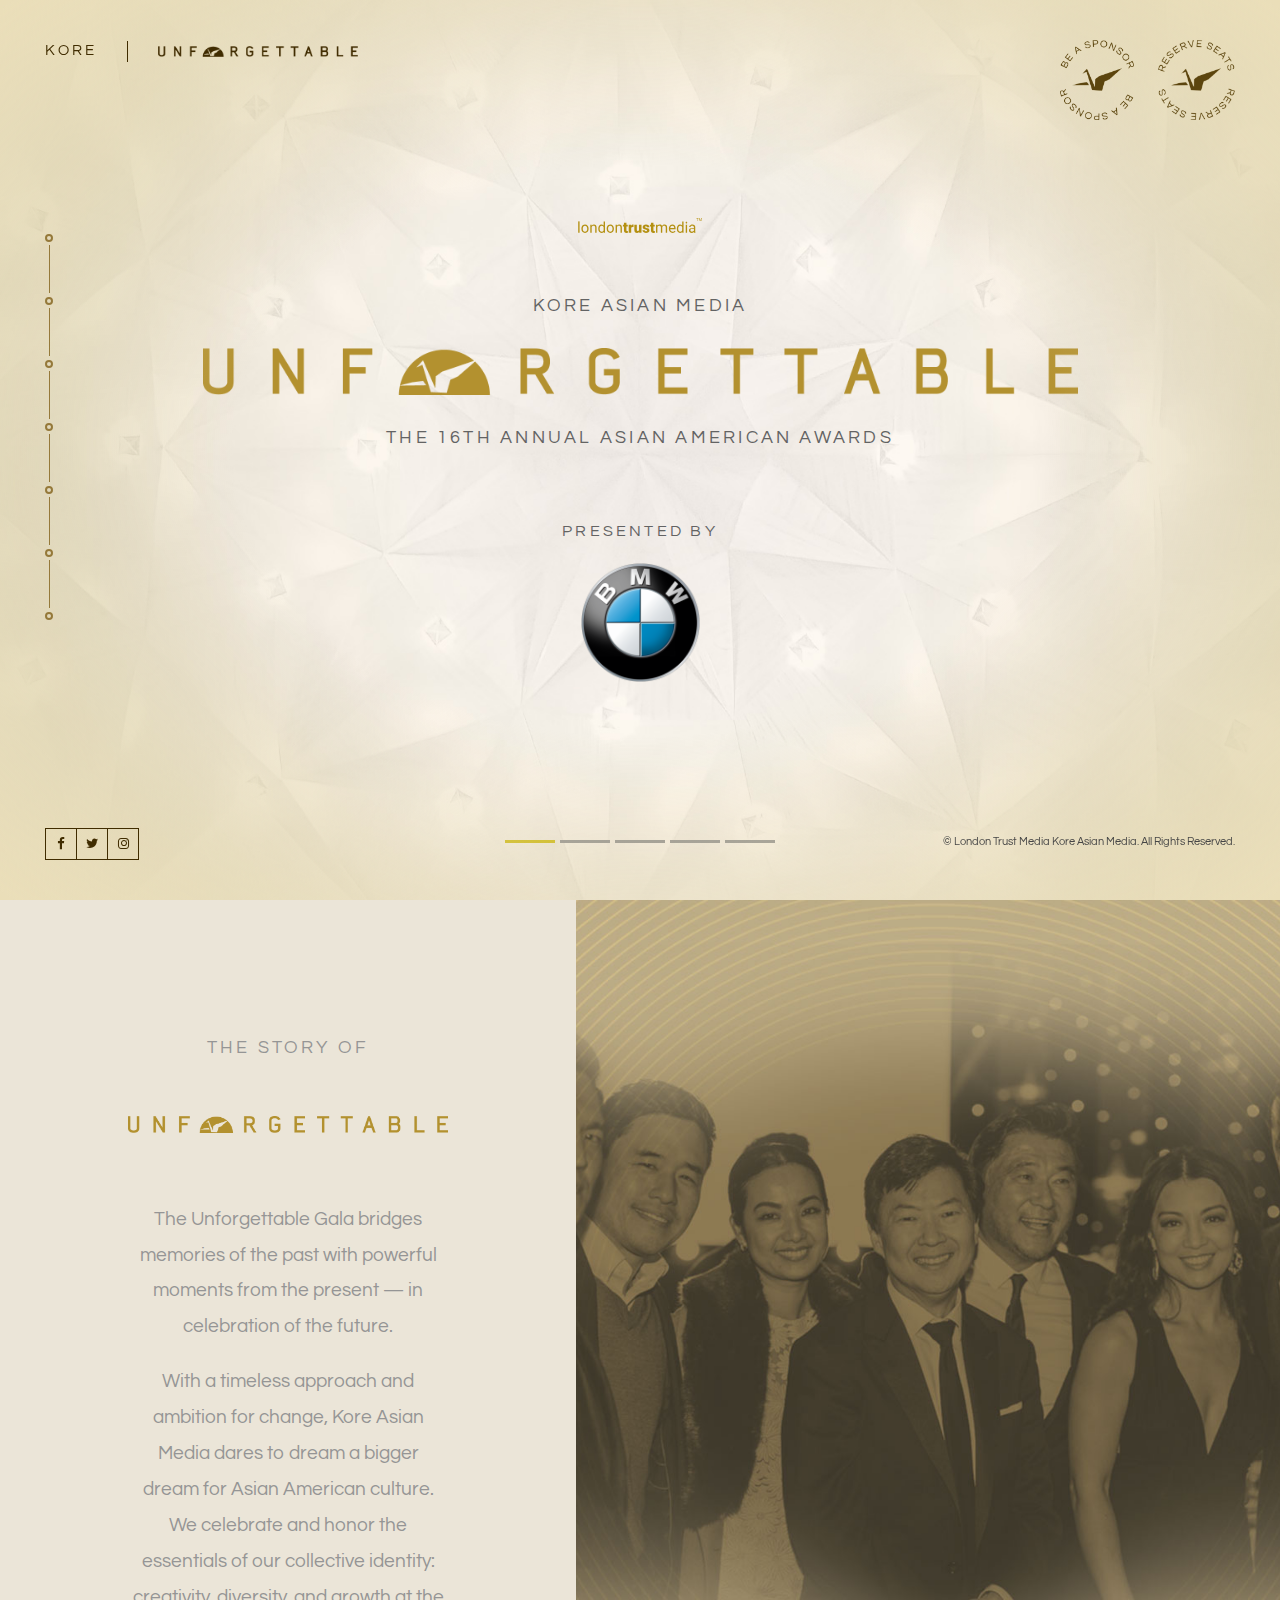
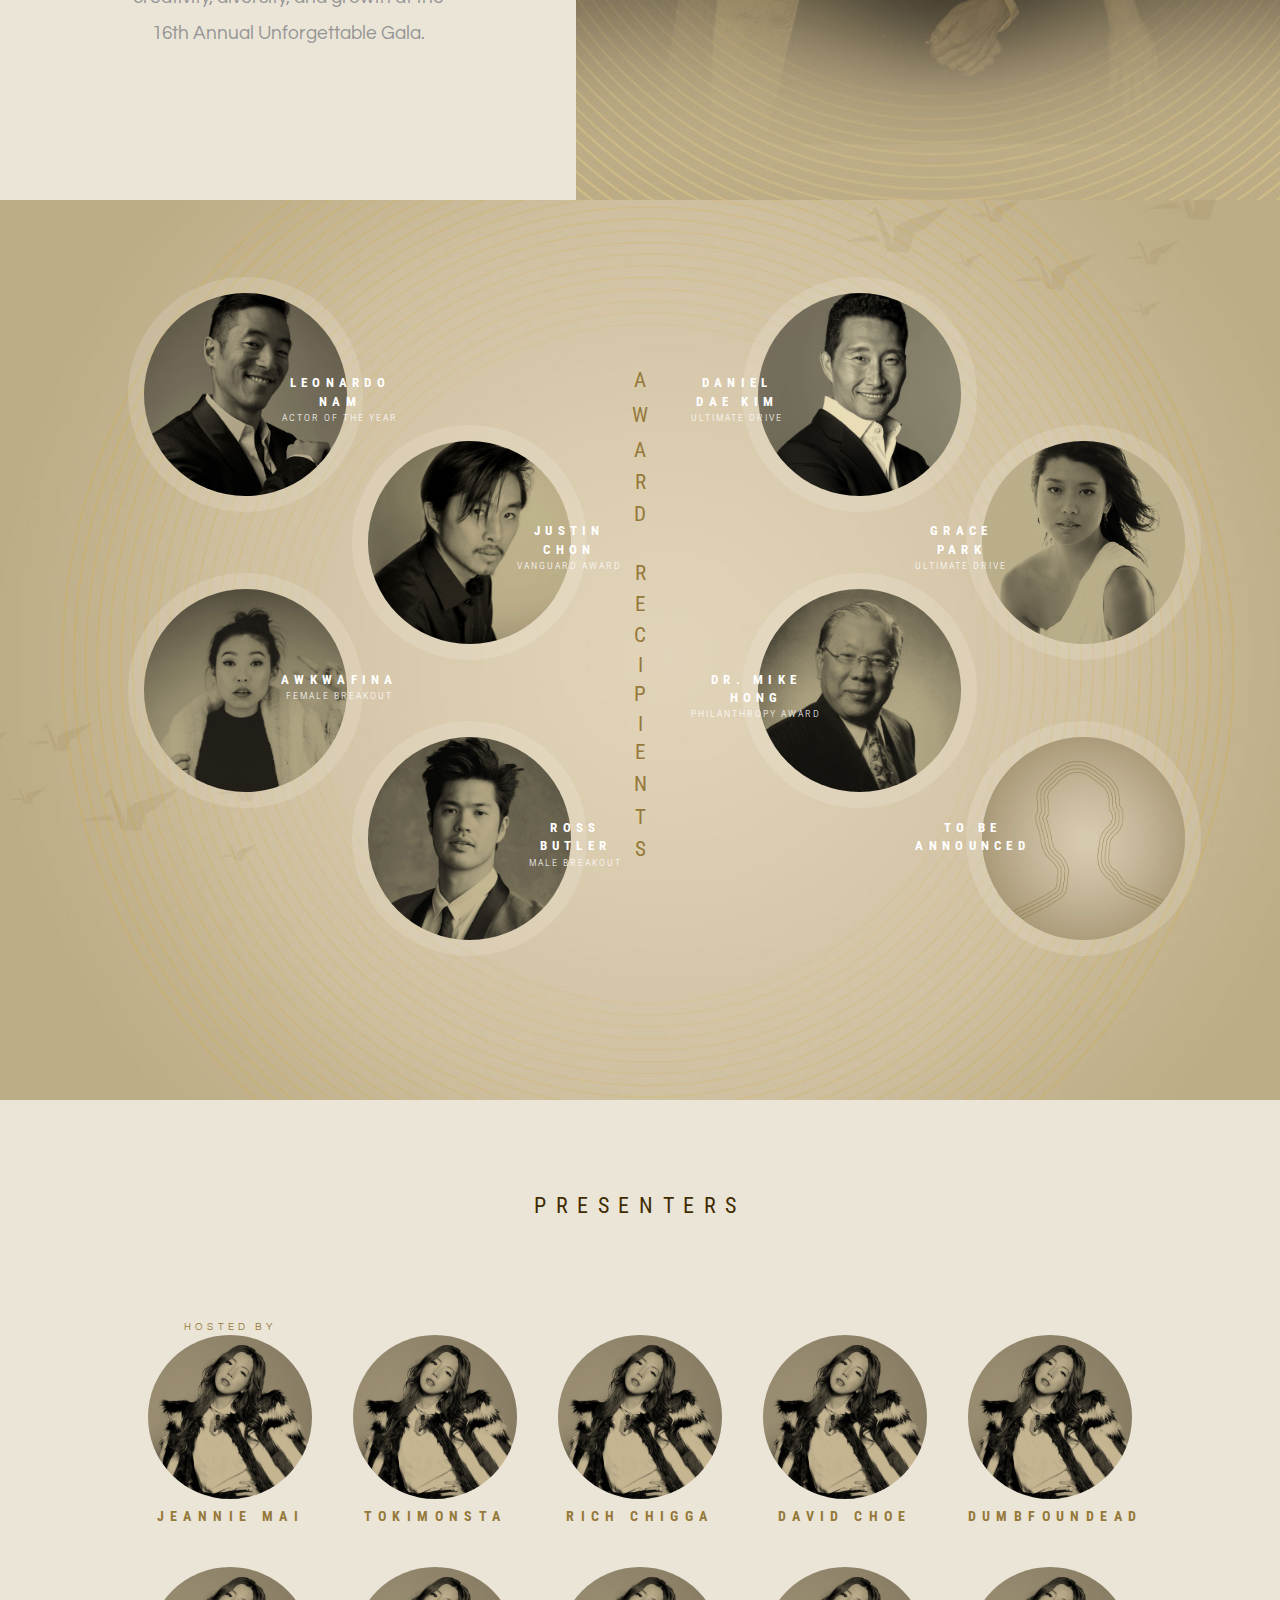
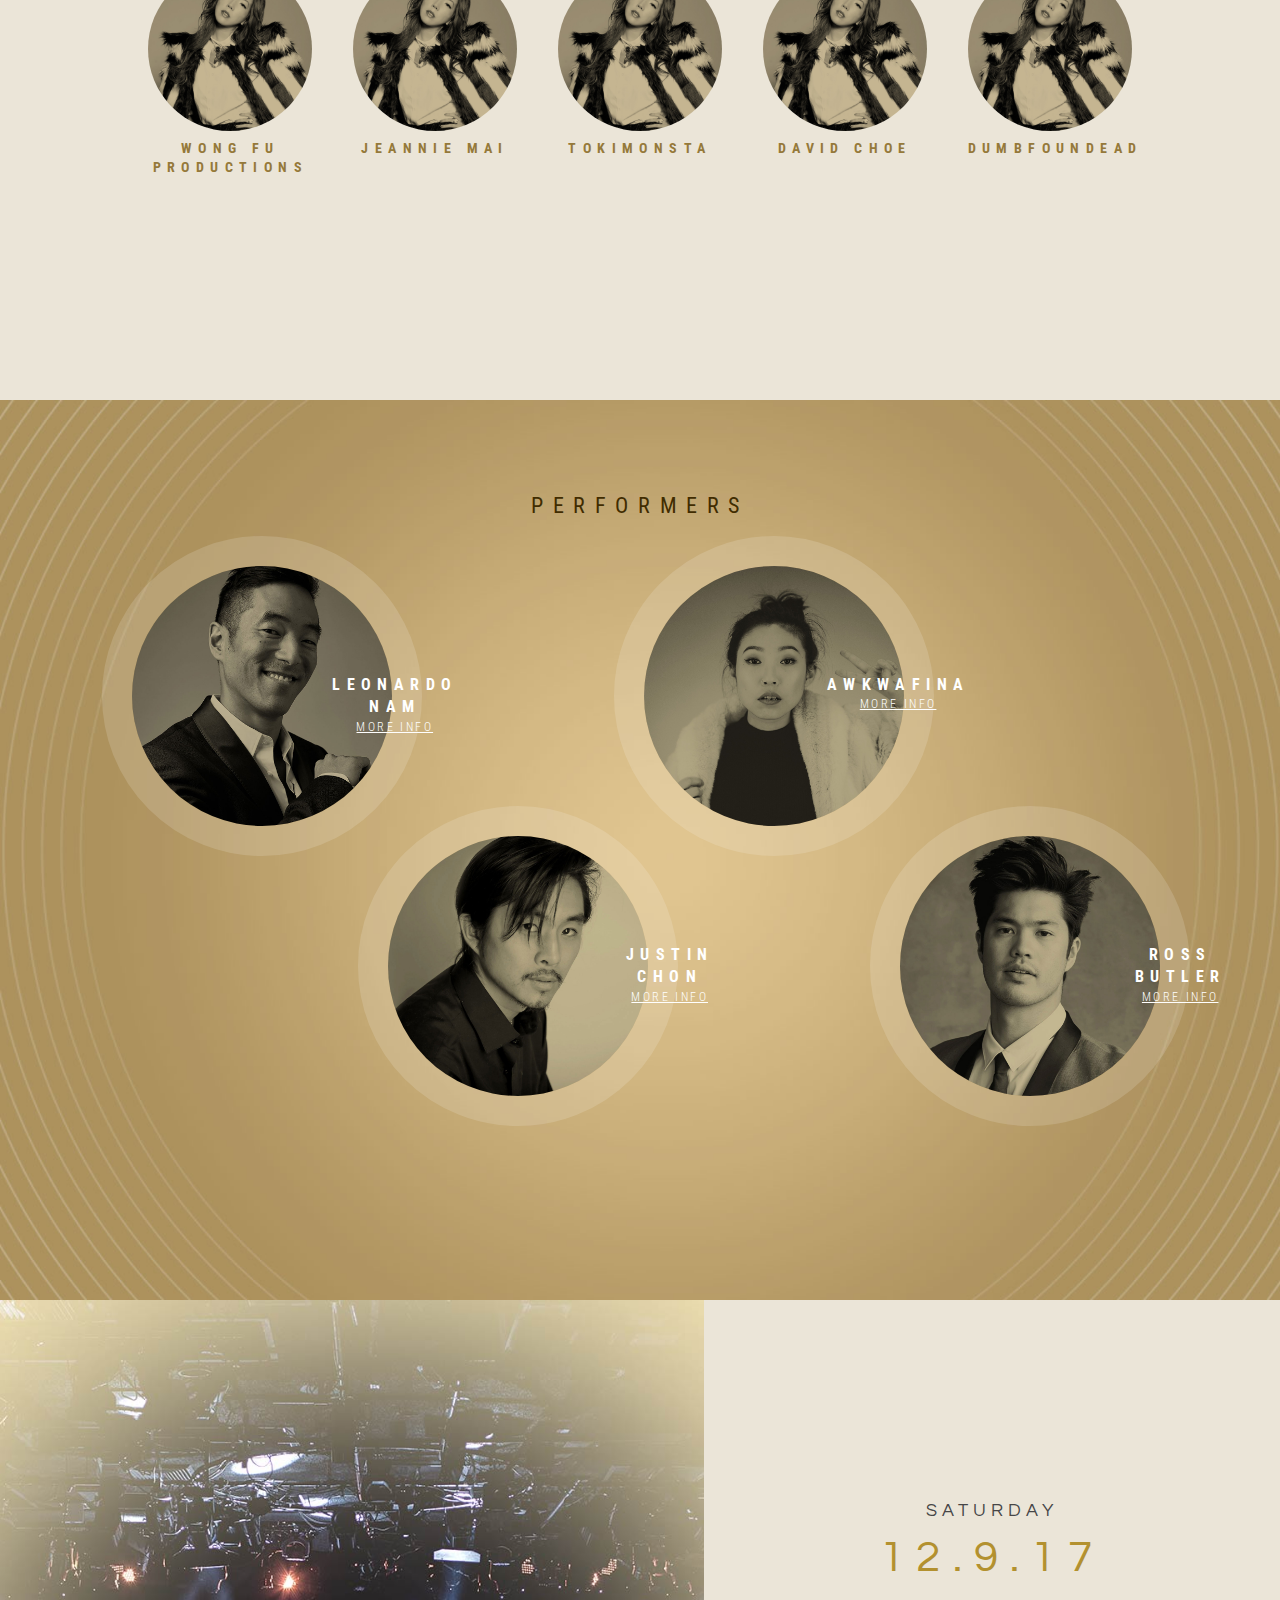
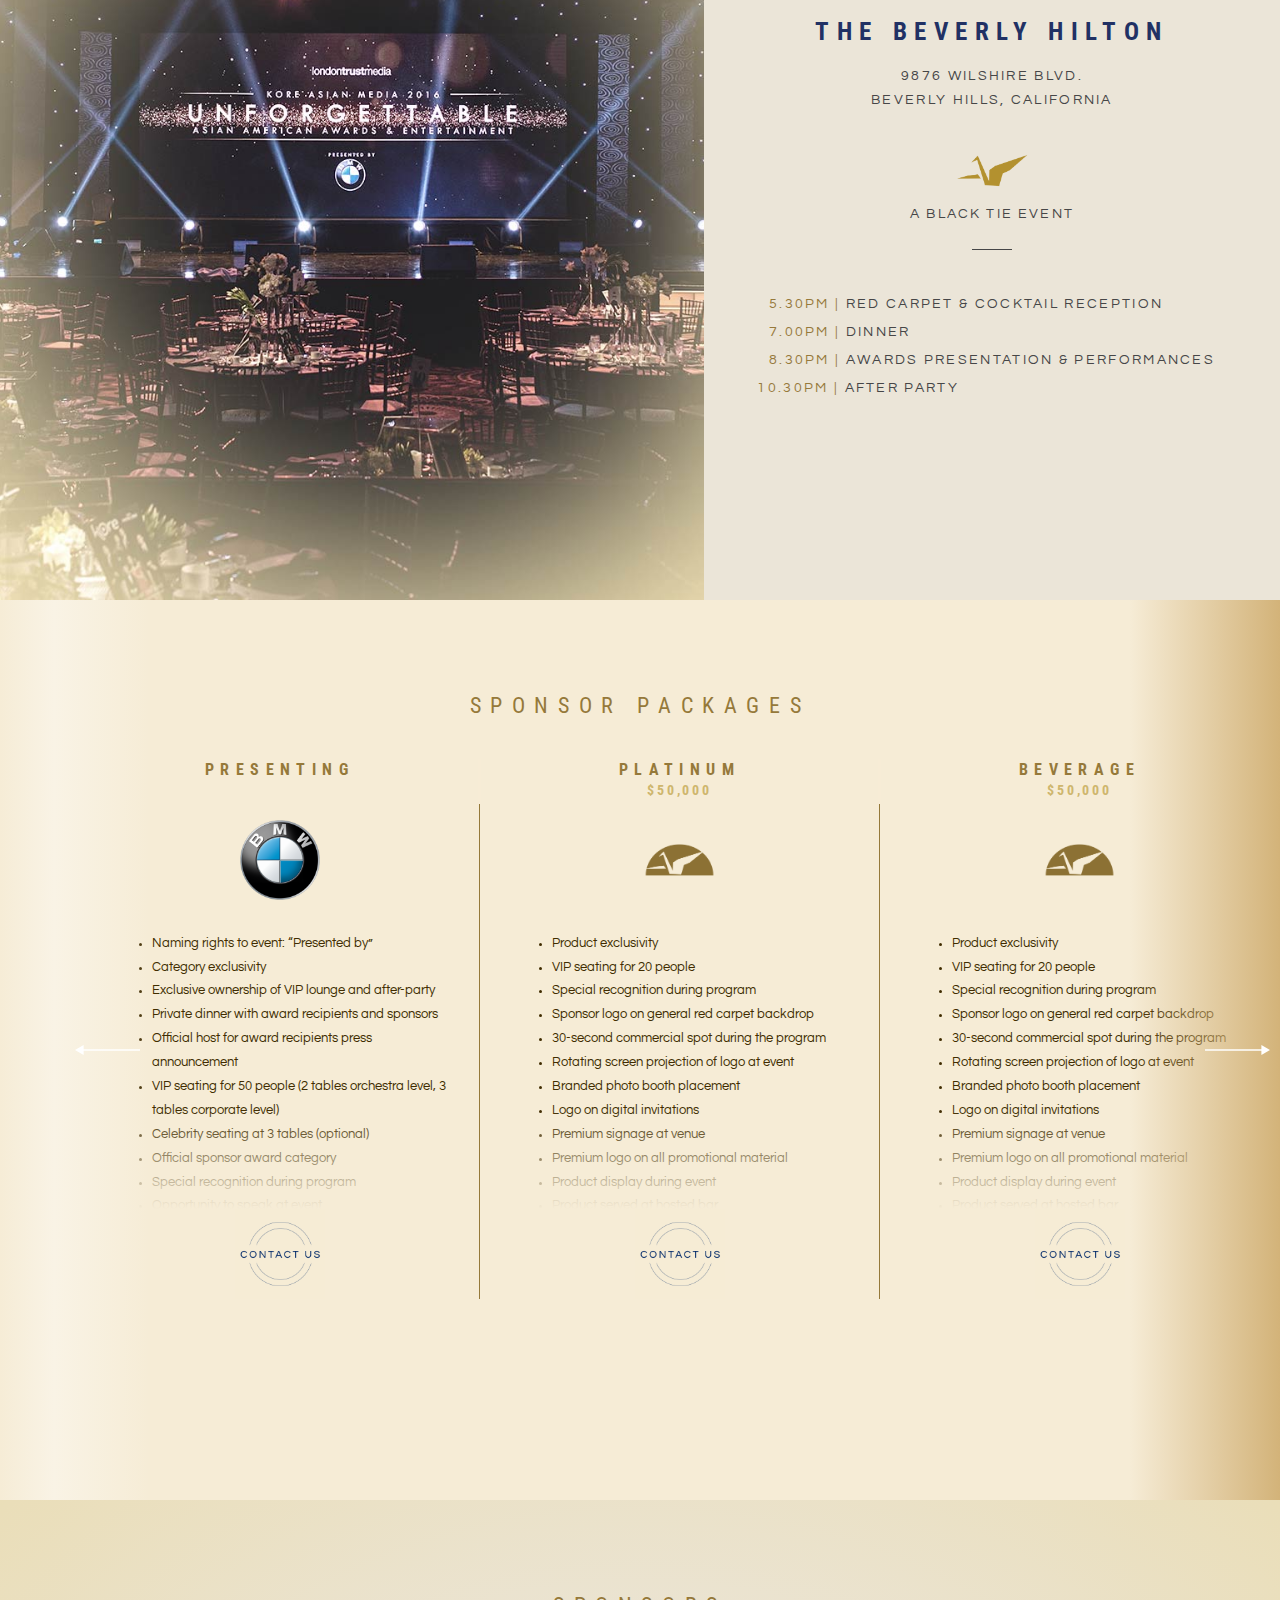
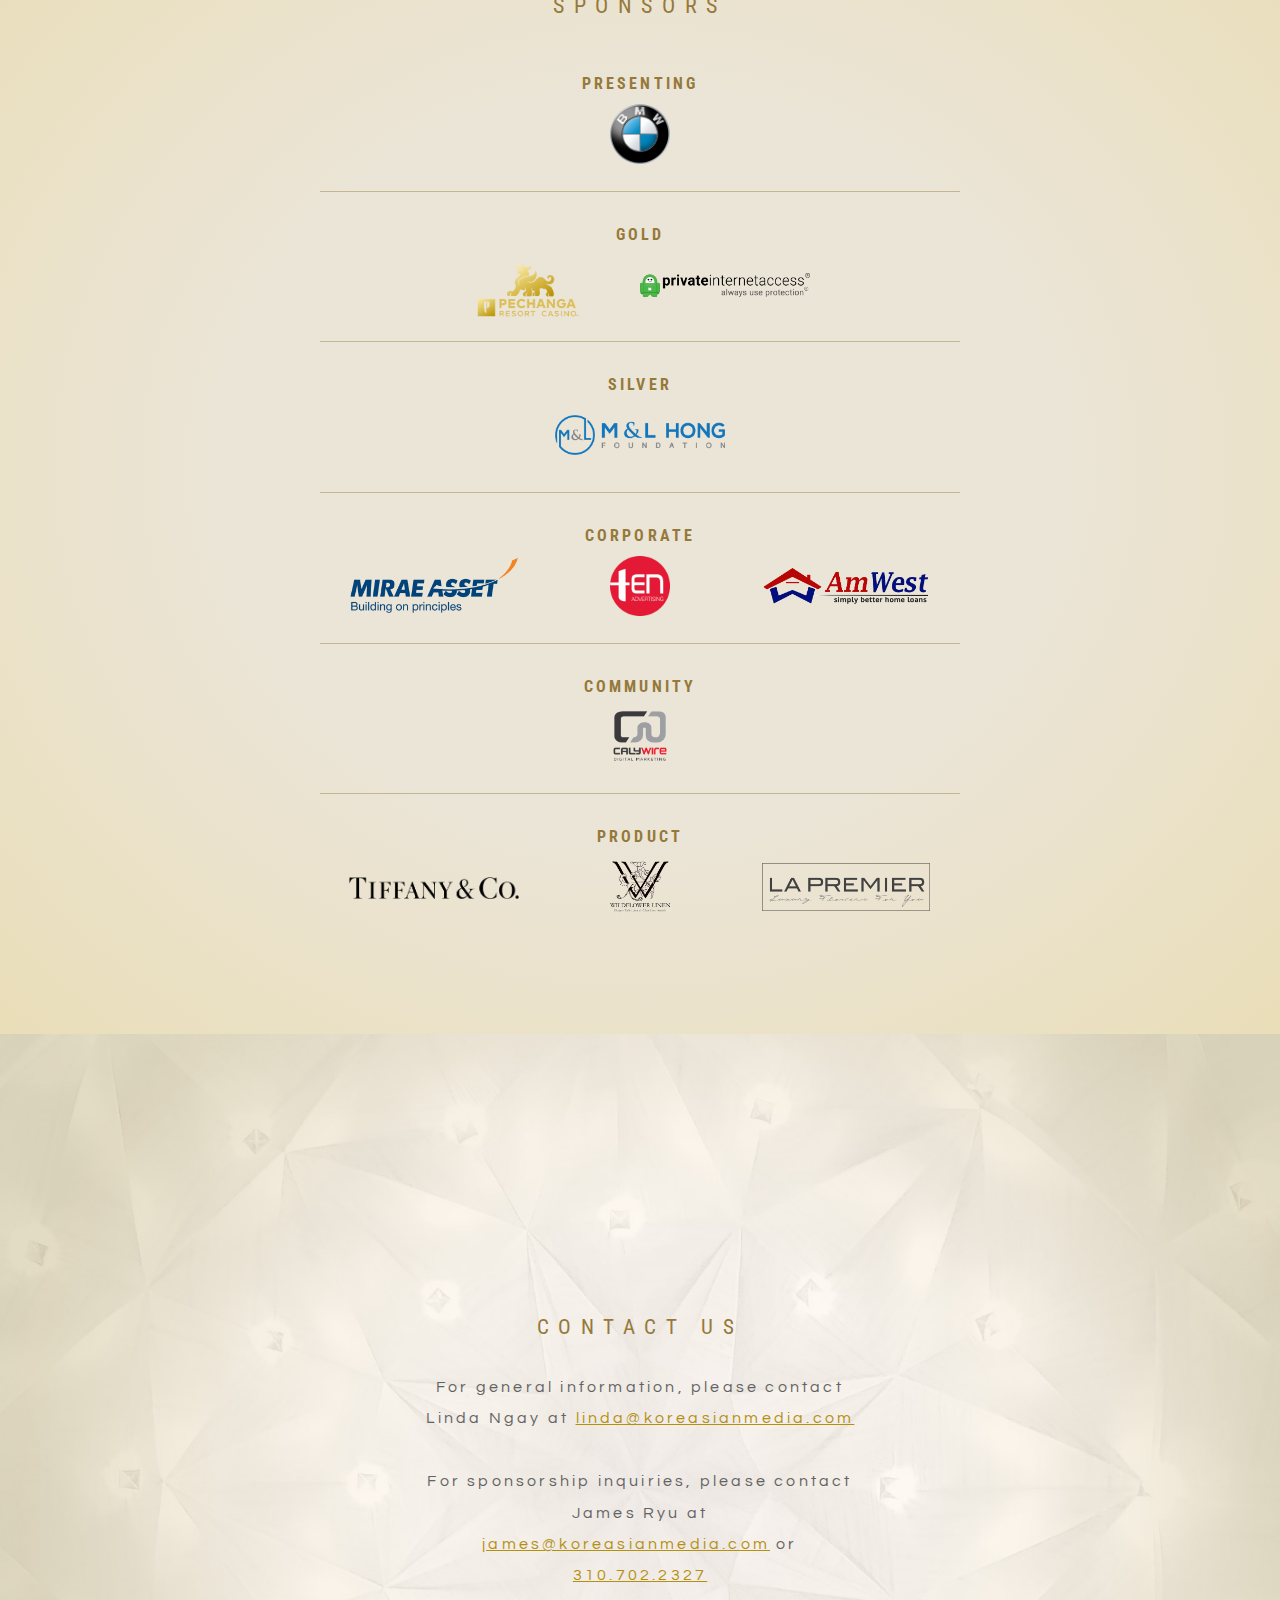
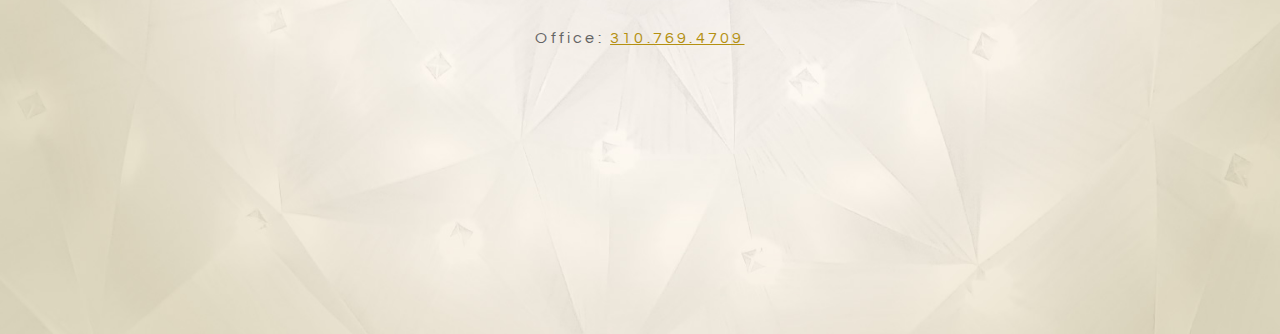
==== commit f855fc1d: "performers" ====
--- a/index.html
+++ b/index.html
@@ -50,6 +50,7 @@
                     <ul>
                         <li class="first_tier"><a href="#about">About</a></li>
                         <li class="first_tier"><a href="#recipients">Recipients</a></li>
+                        <li class="first_tier"><a href="#presenters">Presenters</a></li>
                         <!-- <li class="parent"><a href="#awards">Awards</a>
                             <ul>
                                 <li><a href="#recipients">Recipients</a></li>
@@ -153,7 +154,7 @@
             </div>
         </section>
 
-        <section class="people recipients" data-section-name="recipients">
+        <section class="recipients people" data-section-name="recipients">
             <h1 class="desktopTitle">
                 <span>A</span><span>w</span><span>a</span><span>r</span><span>d</span><span>&nbsp;</span><span>R</span><span>e</span><span>c</span><span>i</span><span>p</span><span>i</span><span>e</span><span>n</span><span>t</span><span>s</span>
             </h1>
@@ -371,7 +372,7 @@
             </div>
         </section>
 
-        <section class="people presenters" data-section-name="presenters">
+        <section class="presenters people" data-section-name="presenters">
             <h1>Presenters</h1>
             <div class="presenter-container">
                 <div class="presenter" data-person="tokimonsta">
@@ -489,6 +490,28 @@
                 </div>
                 <img class="carousel-controls next" src="img/BUTTONS/arrow-right.svg" alt="Next Recipient" />
                 <img class="carousel-controls previous" src="img/BUTTONS/arrow-left.svg" alt="Previous Recipient" />
+            </div>
+        </section>
+
+        <section class="performers people" data-section-name="performers">
+            <h1>Performers</h1>
+            <div>
+                <div class="recipient" data-person="leonam">
+                    <div class="bgimg" style="background-image: url('img/HEADSHOTS/RECIPIENTS/LEONAM.jpg')"></div>
+                    <div class="name">Leonardo<br /> Nam<div>More Info</div></div>
+                </div>
+                <div class="recipient" data-person="justinchon">
+                    <div class="bgimg" style="background-image: url('img/HEADSHOTS/RECIPIENTS/JUSTINCHON.jpg')"></div>
+                    <div class="name">Justin<br /> Chon<div>More Info</div></div>
+                </div>
+                <div class="recipient" data-person="awkwafina">
+                    <div class="bgimg" style="background-image: url('img/HEADSHOTS/RECIPIENTS/AWKQUAFINA.jpg')"></div>
+                    <div class="name">Awkwafina<div>More Info</div></div>
+                </div>
+                <div class="recipient" data-person="rossbutler">
+                    <div class="bgimg" style="background-image: url('img/HEADSHOTS/RECIPIENTS/ROSSBUTLER.jpg')"></div>
+                    <div class="name">Ross<br /> Butler<div>More Info</div></div>
+                </div>
             </div>
         </section>
 
@@ -753,9 +776,7 @@
         </section>
 
         <section class="sponsors" data-section-name="sponsors">
-            
             <h1>Sponsors</h1>
-
             <div class="container">
                 
                 <div class="package-level">
@@ -849,7 +870,6 @@
                     </div>
                 </div>
             </div>
-
         </section>
 
         <section class="contact" data-section-name="contact">
@@ -876,39 +896,38 @@
                 keyboardControl: true,
                 pagination: '.swiper-pagination',
                 paginationClickable: true,
-                autoplayStopOnLast: true,
-
+                autoplayStopOnLast: true
             });
         </script>
         <script>
             // if ($(window).width() > 768) {
-                $(function() {
-                    $.scrollify({
-                        section : "section",
-                        standardScrollElements: ".package ul, .packages-scroll, .modals",
-                        before: function(i, panels) {
-                            var ref = panels[i].attr("class");
-                            $('nav').find('.active').removeClass('active');
-                            $("nav").find("a[href=\"#" + ref + "\"]").parents('.first_tier').addClass('active');
-                        }
-                    });
-                    $("nav li, .cta, .logo").on("click",function() {
-                        var href = $(this).find("a").attr("href");
-                        $.scrollify.move(href);
-                        $('.hamburger').removeClass('hide');
-                        $('.mobile-menu').removeClass('active');
-                        $('body').removeClass('noscroll');
-                    });
-                    $(".package a").on("click",function() {
-                        $.scrollify.move($(this).attr("href"));
-                    });
-                    $(".home-link").on('click', function() {
-                        $.scrollify.move($(this).attr("href"));
-                    });
-                    $(".sponsor-link").on('click', function() {
-                        $.scrollify.move($(this).attr("href"));
-                    });
+            $(function() {
+                $.scrollify({
+                    section : "section",
+                    standardScrollElements: ".package ul, .packages-scroll, .modals",
+                    before: function(i, panels) {
+                        var ref = panels[i].attr("class").split(" ")[0];
+                        $('nav').find('.active').removeClass('active');
+                        $("nav").find("a[href=\"#" + ref + "\"]").parents('.first_tier').addClass('active');
+                    }
                 });
+                $("nav li, .cta, .logo").on("click",function() {
+                    var href = $(this).find("a").attr("href");
+                    $.scrollify.move(href);
+                    $('.hamburger').removeClass('hide');
+                    $('.mobile-menu').removeClass('active');
+                    $('body').removeClass('noscroll');
+                });
+                $(".package a").on("click",function() {
+                    $.scrollify.move($(this).attr("href"));
+                });
+                $(".home-link").on('click', function() {
+                    $.scrollify.move($(this).attr("href"));
+                });
+                $(".sponsor-link").on('click', function() {
+                    $.scrollify.move($(this).attr("href"));
+                });
+            });
             // }
         </script>
 
--- a/css/unforgettable.css
+++ b/css/unforgettable.css
@@ -103,7 +103,7 @@
   .gui nav {
     top: 50%;
     left: 45px;
-    margin-top: -177.5px;
+    margin-top: -220.5px;
     font-size: 0.72222rem;
     text-transform: uppercase;
     color: #95793a;
@@ -575,6 +575,76 @@
       .recipients .recipient:hover .name {
         transform: scale(0.84); }
 
+.performers {
+  position: relative;
+  background-image: url("../img/backgrounds/performers.jpg");
+  background-size: cover;
+  background-position: center; }
+  .performers h1 {
+    position: relative;
+    text-align: center;
+    margin-top: 0;
+    top: 90px;
+    font-size: 1.39rem;
+    color: #402c00; }
+  .performers > div {
+    position: relative;
+    float: left;
+    box-sizing: border-box;
+    width: 80%;
+    height: 60%;
+    left: 8%;
+    top: 10%; }
+  .performers .recipient {
+    position: absolute;
+    box-sizing: border-box;
+    width: 375px;
+    height: 375px;
+    border-radius: 50%;
+    border: 40px solid rgba(255, 255, 255, 0.15);
+    cursor: pointer;
+    transition: 320ms ease-in-out; }
+    .performers .recipient:nth-child(1) {
+      top: 0;
+      left: 0; }
+    .performers .recipient:nth-child(2) {
+      top: 50%;
+      left: 25%; }
+    .performers .recipient:nth-child(3) {
+      top: 0;
+      left: 50%; }
+    .performers .recipient:nth-child(4) {
+      top: 50%;
+      left: 75%; }
+    .performers .recipient .bgimg {
+      width: 100%;
+      height: 100%;
+      background-size: cover;
+      background-position: center;
+      border-radius: 50%; }
+    .performers .recipient .name {
+      font-family: 'Roboto Condensed', sans-serif;
+      font-weight: 700;
+      font-size: 1rem;
+      letter-spacing: 0.4em;
+      color: #fff;
+      text-transform: uppercase;
+      position: absolute;
+      top: 50%;
+      margin-top: -22px;
+      text-align: center;
+      right: -25%;
+      transition: 320ms ease-in-out; }
+      .performers .recipient .name div {
+        font-weight: 300;
+        letter-spacing: 0.2em;
+        font-size: 0.75em;
+        text-decoration: underline; }
+    .performers .recipient:hover {
+      transform: scale(1.2); }
+      .performers .recipient:hover .name {
+        transform: scale(0.84); }
+
 .eventinfo {
   text-transform: uppercase; }
   .eventinfo > div {
@@ -968,7 +1038,8 @@
     padding: 2%;
     width: 20%;
     text-align: center;
-    cursor: pointer; }
+    cursor: pointer;
+    transition: 320ms ease-in-out; }
     .presenters .presenter-container > div .image {
       box-sizing: border-box;
       overflow: hidden;
@@ -981,6 +1052,10 @@
       text-transform: uppercase;
       letter-spacing: 0.4rem;
       color: #95793a; }
+    .presenters .presenter-container > div:hover {
+      -webkit-transform: scale(1.15);
+      -moz-transform: scale(1.15);
+      transform: scale(1.15); }
   .presenters .presenter-container .host {
     font-family: 'Questrial', sans-serif;
     position: absolute;
@@ -1215,7 +1290,12 @@
     .eventinfo .blacktie img {
       margin: 40px auto 1rem !important; }
   .eventinfo .schedule {
-    font-size: 0.9rem; } }
+    font-size: 0.9rem; }
+
+  .performers .recipient {
+    height: 320px;
+    width: 320px;
+    border: 30px solid rgba(255, 255, 255, 0.15); } }
 @media screen and (max-height: 650px) {
   .gui .cta img {
     max-height: 70px; }
@@ -1374,7 +1454,21 @@
     padding-bottom: 10rem; }
     .presenters .presenter-container > div {
       width: 33.333333333%;
-      padding: 3%; } }
+      padding: 3%; }
+
+  .performers > div {
+    top: 13%; }
+  .performers .recipient {
+    height: 290px;
+    width: 290px;
+    border: 25px solid rgba(255, 255, 255, 0.15); } }
+@media screen and (max-width: 1000px) {
+  .performers > div {
+    top: 13%; }
+  .performers .recipient {
+    height: 250px;
+    width: 250px;
+    border: 20px solid rgba(255, 255, 255, 0.15); } }
 @media screen and (max-width: 975px) {
   .hero .logo {
     max-width: 700px; }
@@ -1390,6 +1484,53 @@
     width: 40%; }
   .eventinfo > div:last-child {
     width: 60%; } }
+@media screen and (max-width: 900px) {
+  .performers {
+    height: auto;
+    overflow: auto;
+    padding: 0 0 100px; }
+    .performers > div {
+      top: 0;
+      left: 0;
+      width: auto;
+      height: auto;
+      margin-top: 100px; }
+    .performers .recipient {
+      position: relative;
+      height: 300px;
+      width: 300px;
+      margin: 0 0px 110px 100px;
+      float: left; }
+      .performers .recipient:nth-child(1) {
+        top: 0;
+        left: 0; }
+      .performers .recipient:nth-child(2) {
+        top: 0;
+        left: 0; }
+      .performers .recipient:nth-child(3) {
+        top: 0;
+        left: 0; }
+      .performers .recipient:nth-child(4) {
+        top: 0;
+        left: 0; }
+      .performers .recipient .name {
+        position: relative;
+        top: 0;
+        width: 100%;
+        right: 0;
+        margin-top: 30px; } }
+@media screen and (max-width: 830px) {
+  .performers .recipient {
+    height: 260px;
+    width: 260px;
+    margin: 0 0px 115px 110px; } }
+@media screen and (max-width: 780px) {
+  .performers .recipient {
+    height: 260px;
+    width: 260px;
+    margin: 0 0px 115px 110px; }
+    .performers .recipient:nth-child(even) {
+      margin-left: 50px; } }
 @media screen and (max-width: 768px) {
   .mobileTitle {
     display: block; }
@@ -1603,21 +1744,23 @@
         .recipients .recipient .name br {
           display: none; }
 
-  .eventinfo > div:first-child {
-    width: 100%;
-    height: 40%; }
-  .eventinfo > div:last-child {
-    width: 100%;
-    height: 60%;
-    padding-bottom: 10%; }
-  .eventinfo .location {
-    margin-top: 0; }
-  .eventinfo .blacktie img {
-    margin: 20px auto 1rem !important; }
-  .eventinfo .spacer {
-    margin-bottom: 30px; }
-  .eventinfo .schedule {
-    font-size: 1rem; }
+  .eventinfo {
+    height: auto; }
+    .eventinfo > div:first-child {
+      width: 100%;
+      height: 40%; }
+    .eventinfo > div:last-child {
+      width: 100%;
+      height: auto;
+      padding-bottom: 10%; }
+    .eventinfo .location {
+      margin-top: 0; }
+    .eventinfo .blacktie img {
+      margin: 20px auto 1rem !important; }
+    .eventinfo .spacer {
+      margin-bottom: 30px; }
+    .eventinfo .schedule {
+      font-size: 1rem; }
 
   .packages {
     height: auto;
@@ -1738,10 +1881,13 @@
       margin-top: 0; }
   .about > div:last-child {
     height: 40%; } }
-@media screen and (max-width: 720px) {
+@media screen and (max-width: 725px) {
   .sponsors .logo-adjustment {
     max-height: 80px;
-    margin: 0 !important; } }
+    margin: 0 !important; }
+
+  .performers .recipient {
+    margin: 0 0px 115px 70px; } }
 @media screen and (max-width: 697px) {
   .recipients .recipient, .recipients .recipient:nth-child(2), .recipients .recipient:nth-child(even) {
     width: 270px;
@@ -1766,6 +1912,9 @@
         letter-spacing: 0.2rem; }
     .presenters .presenter-container .host {
       position: relative; } }
+@media screen and (max-width: 645px) {
+  .performers .recipient {
+    margin: 0 0px 115px 40px; } }
 @media screen and (max-width: 635px) {
   .recipients .recipient, .recipients .recipient:nth-child(2), .recipients .recipient:nth-child(even) {
     width: 250px;
@@ -1776,6 +1925,11 @@
 
   .sponsors .sponsor {
     margin: 20px 25px; } }
+@media screen and (max-width: 621px) {
+  .performers .recipient {
+    height: 240px;
+    width: 240px;
+    margin: 0 0px 115px 40px; } }
 @media screen and (max-width: 582px) {
   .recipients .recipient, .recipients .recipient:nth-child(2), .recipients .recipient:nth-child(even) {
     width: 230px;
@@ -1783,6 +1937,9 @@
     margin-bottom: 75px; }
   .recipients .recipient .name {
     font-size: 0.85rem; } }
+@media screen and (max-width: 575px) {
+  .performers .recipient:nth-child(even) {
+    margin-left: 25px; } }
 @media screen and (max-width: 550px) {
   .presenters .presenter-container {
     padding-top: 110px; }
@@ -1792,7 +1949,22 @@
       .presenters .presenter-container > div .name {
         letter-spacing: 0.2rem; }
     .presenters .presenter-container .host::before {
-      top: -7px; } }
+      top: -7px; }
+
+  .performers .recipient {
+    height: 240px;
+    width: 240px;
+    margin: 0 0px 115px 20px; } }
+@media screen and (max-width: 530px) {
+  .performers .recipient {
+    height: 220px;
+    width: 220px;
+    margin: 0 0px 115px 30px; } }
+@media screen and (max-width: 510px) {
+  .performers .recipient {
+    height: 200px;
+    width: 200px;
+    margin: 0 0px 115px 40px; } }
 @media screen and (max-width: 505px) {
   .recipients .recipient, .recipients .recipient:nth-child(2), .recipients .recipient:nth-child(even) {
     width: 195px;
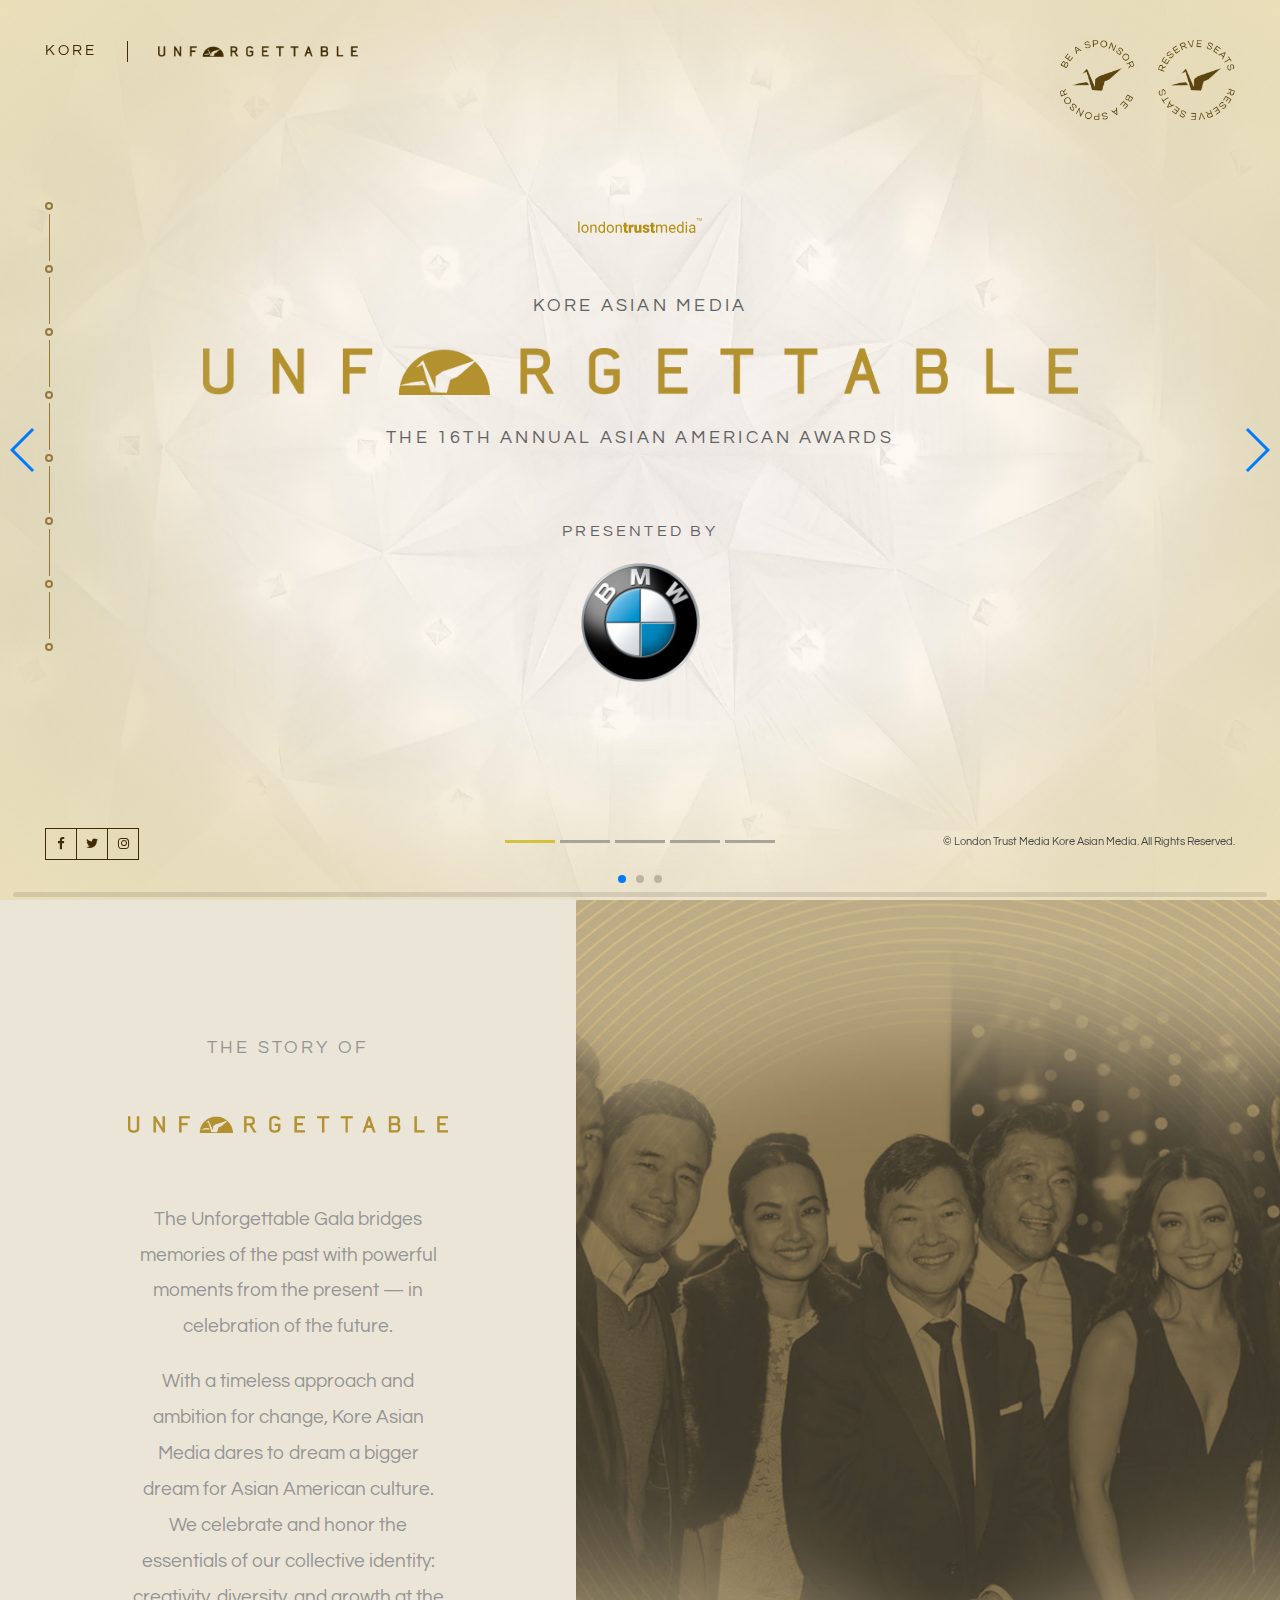
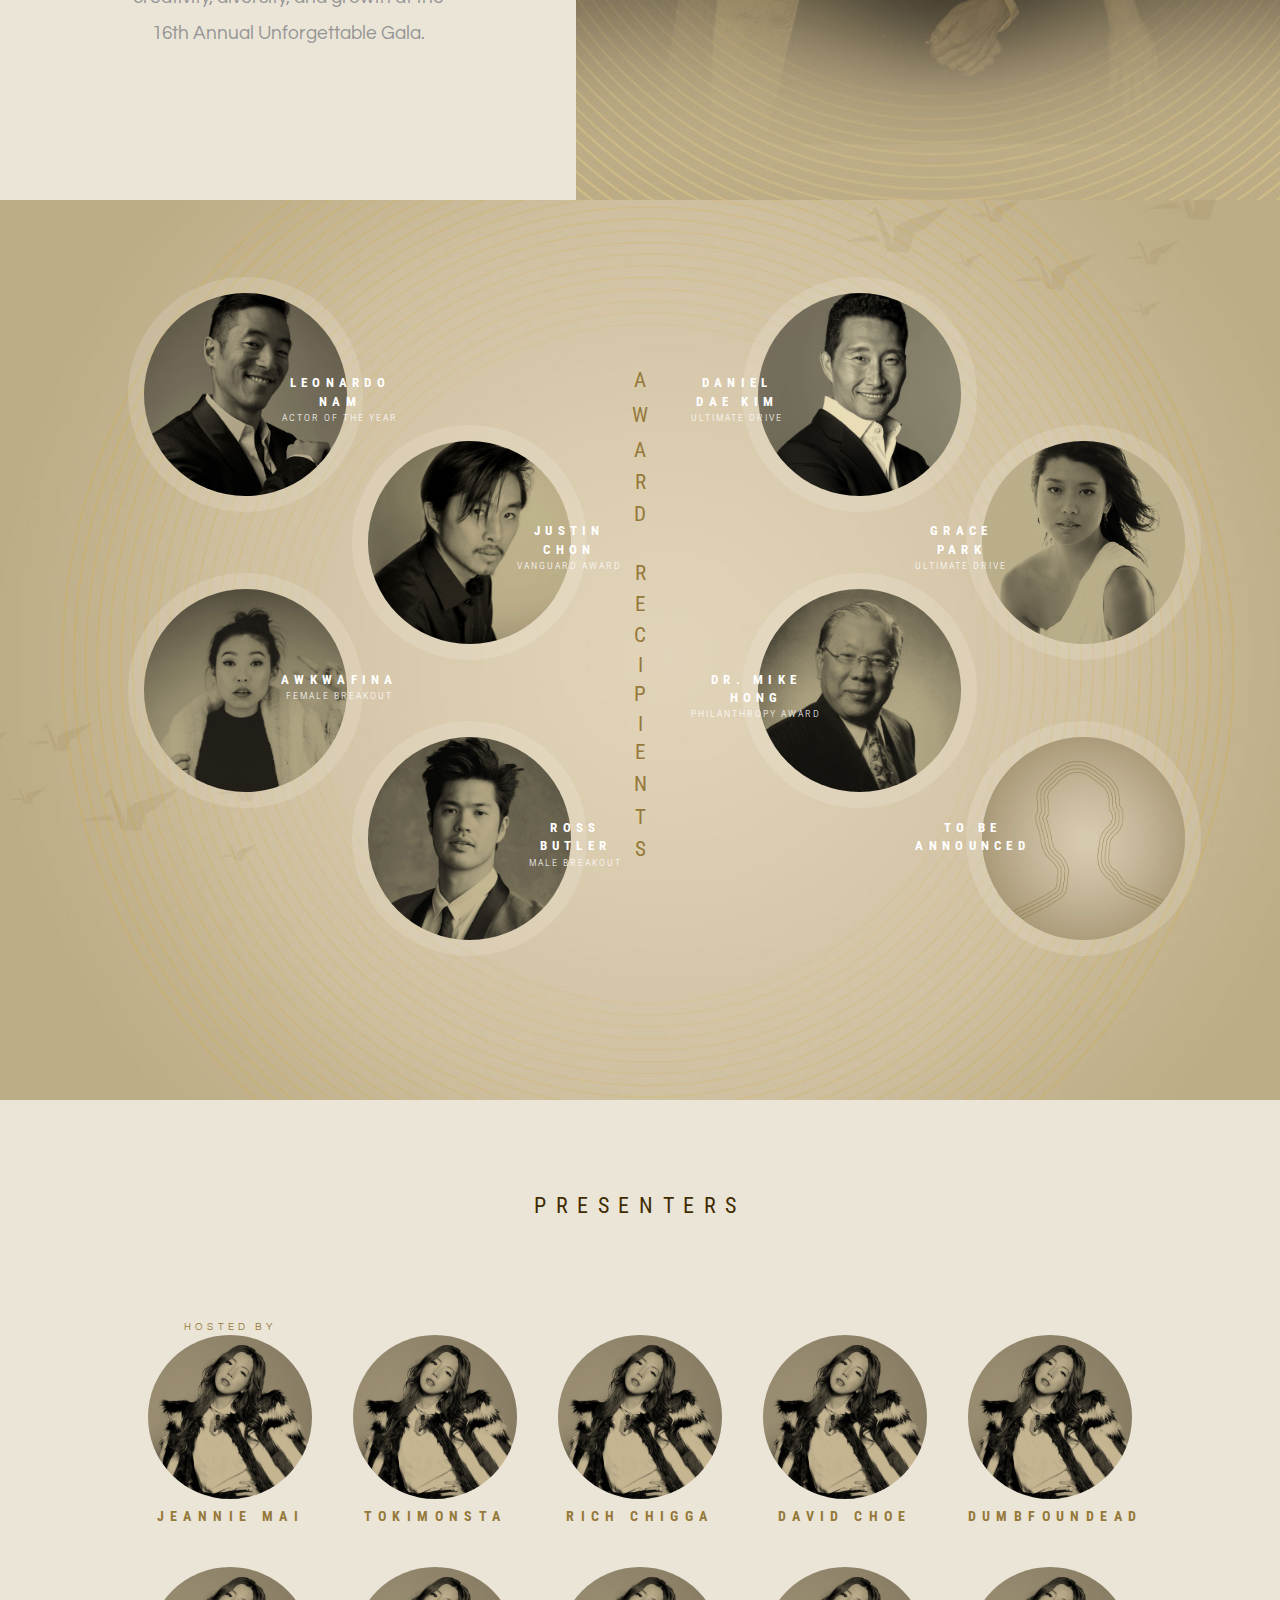
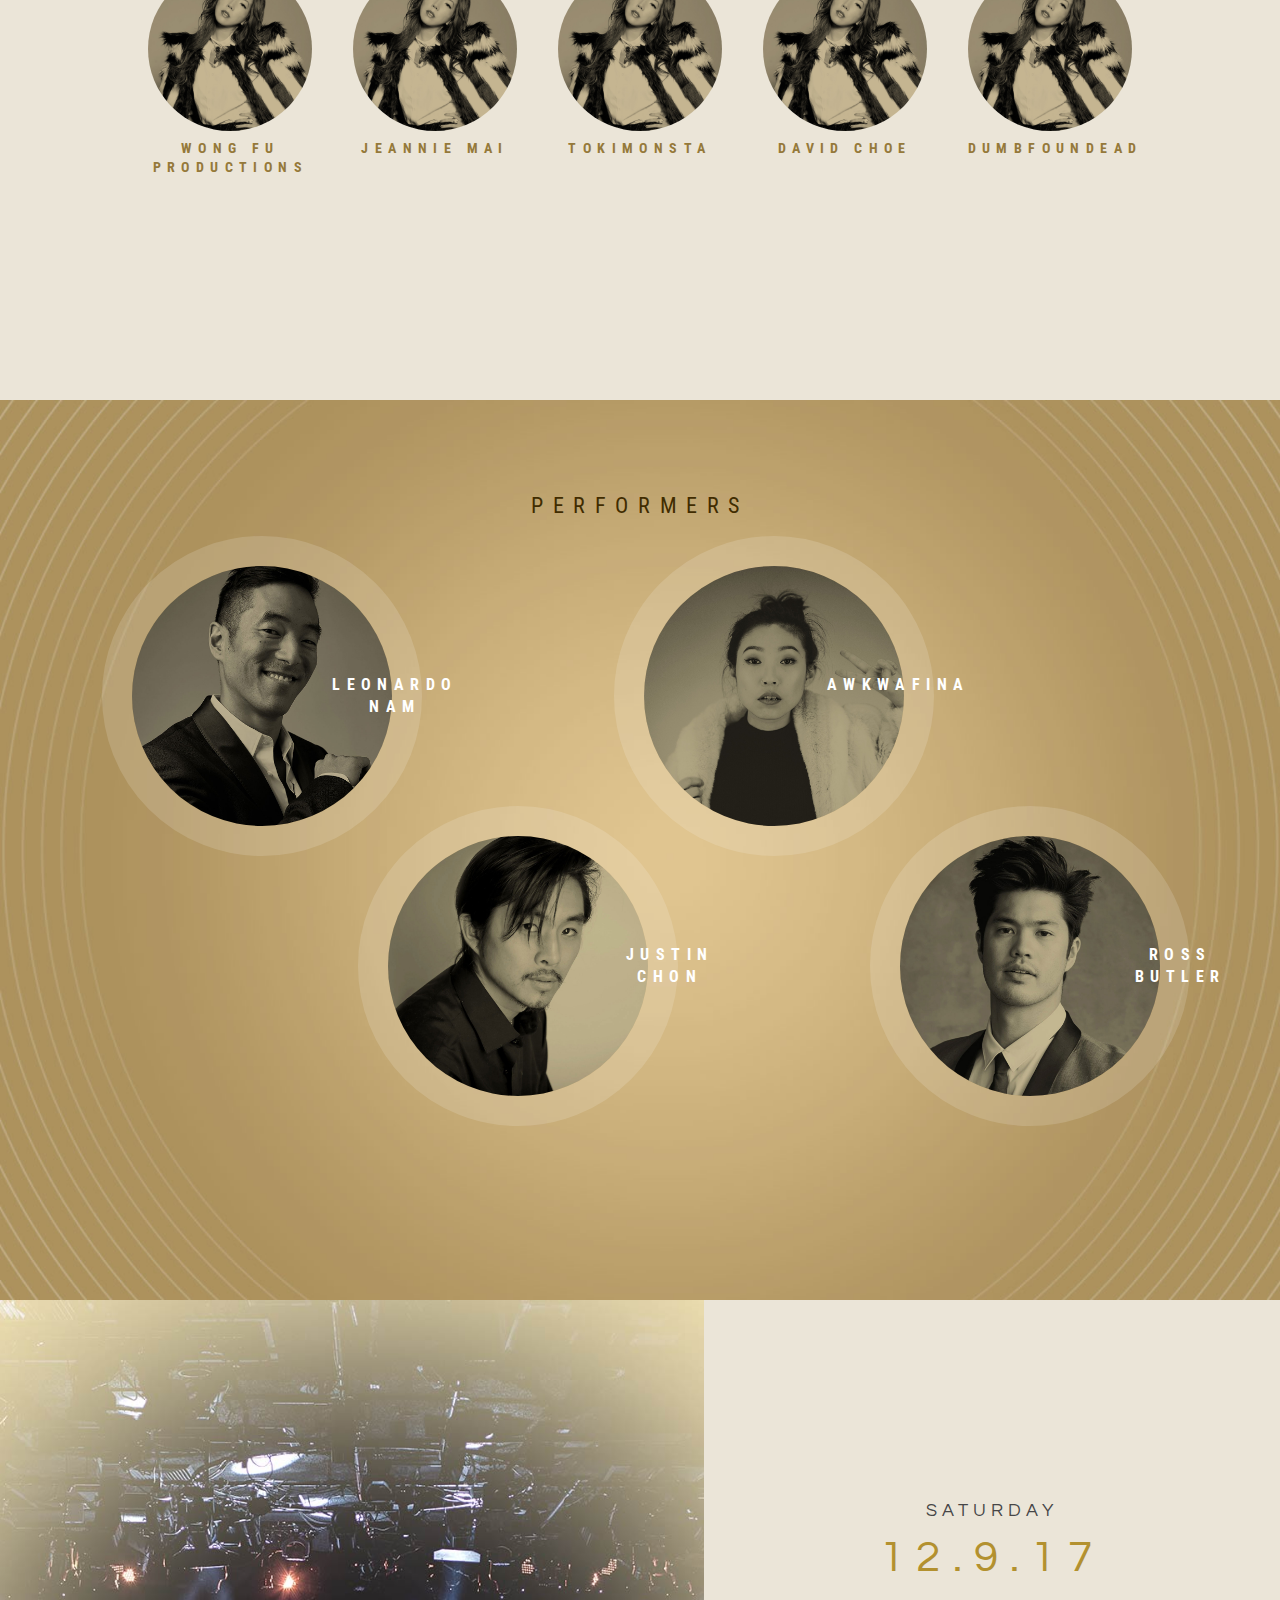
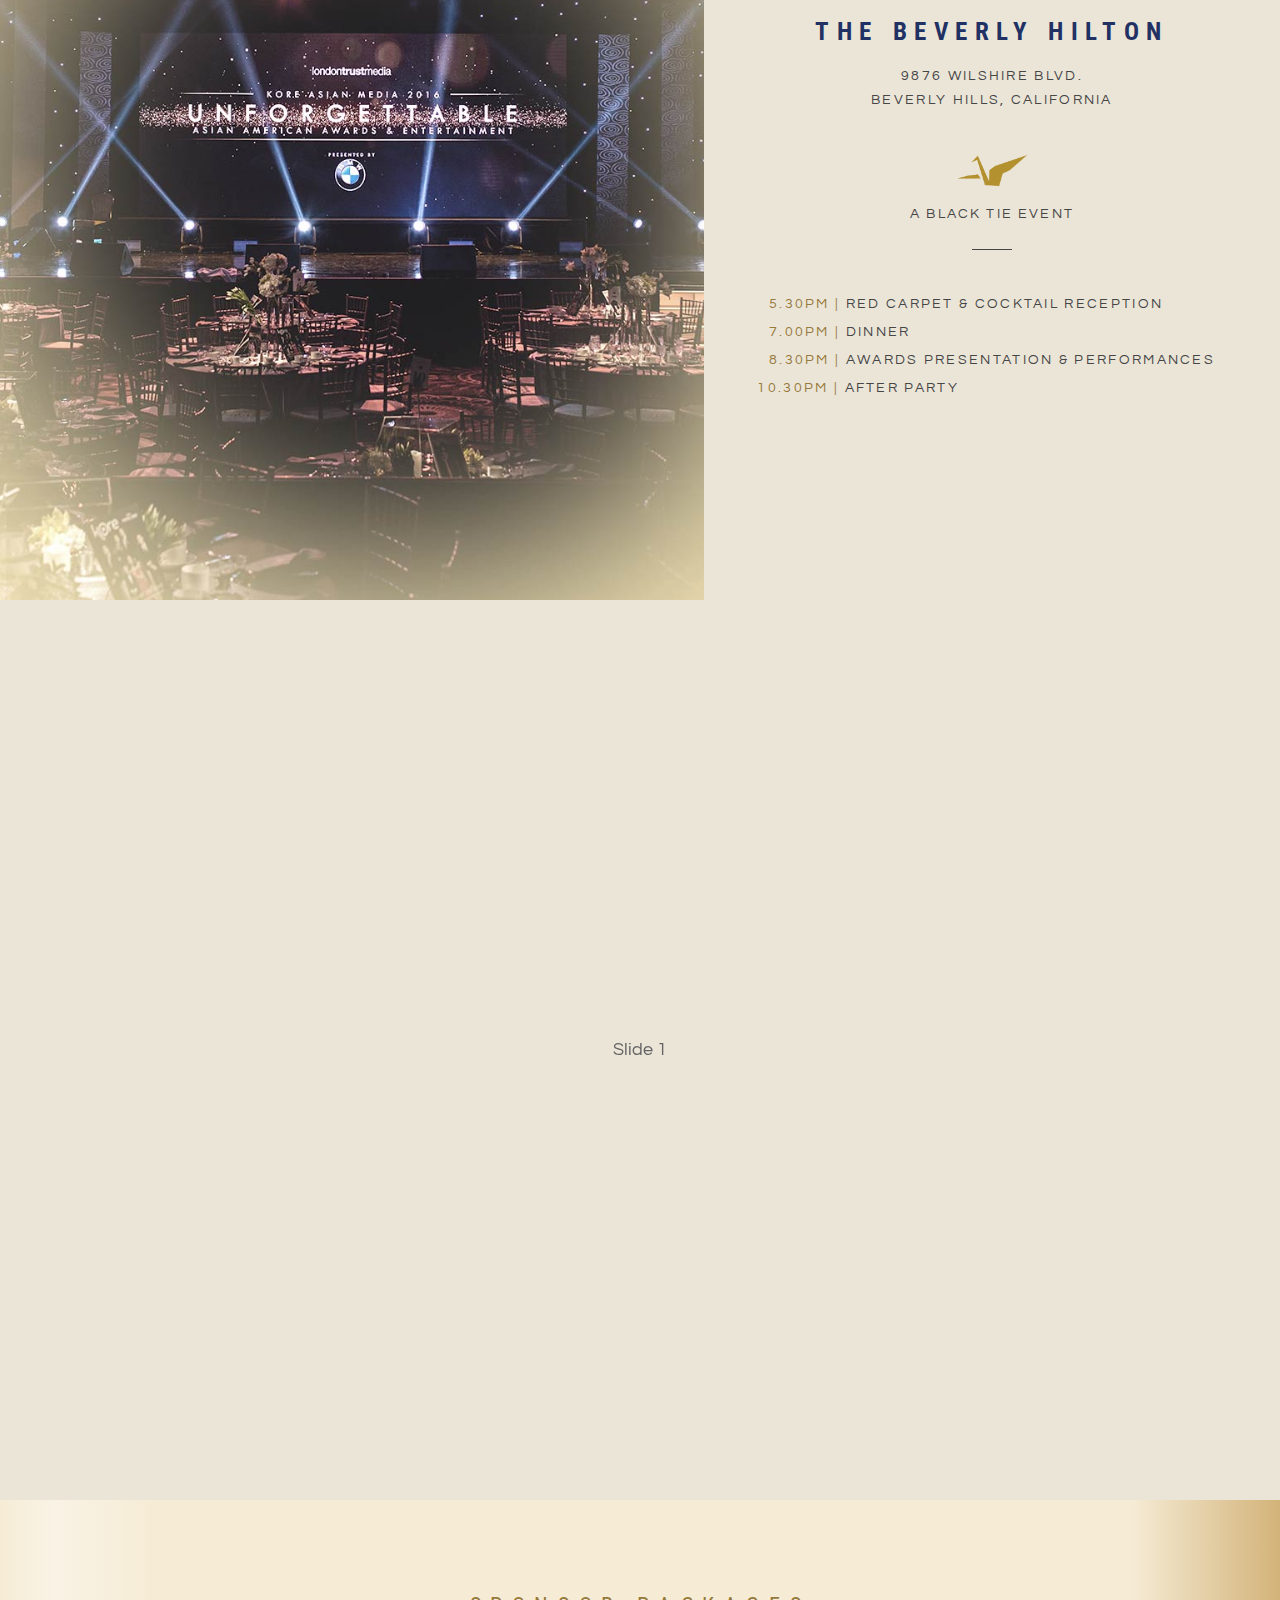
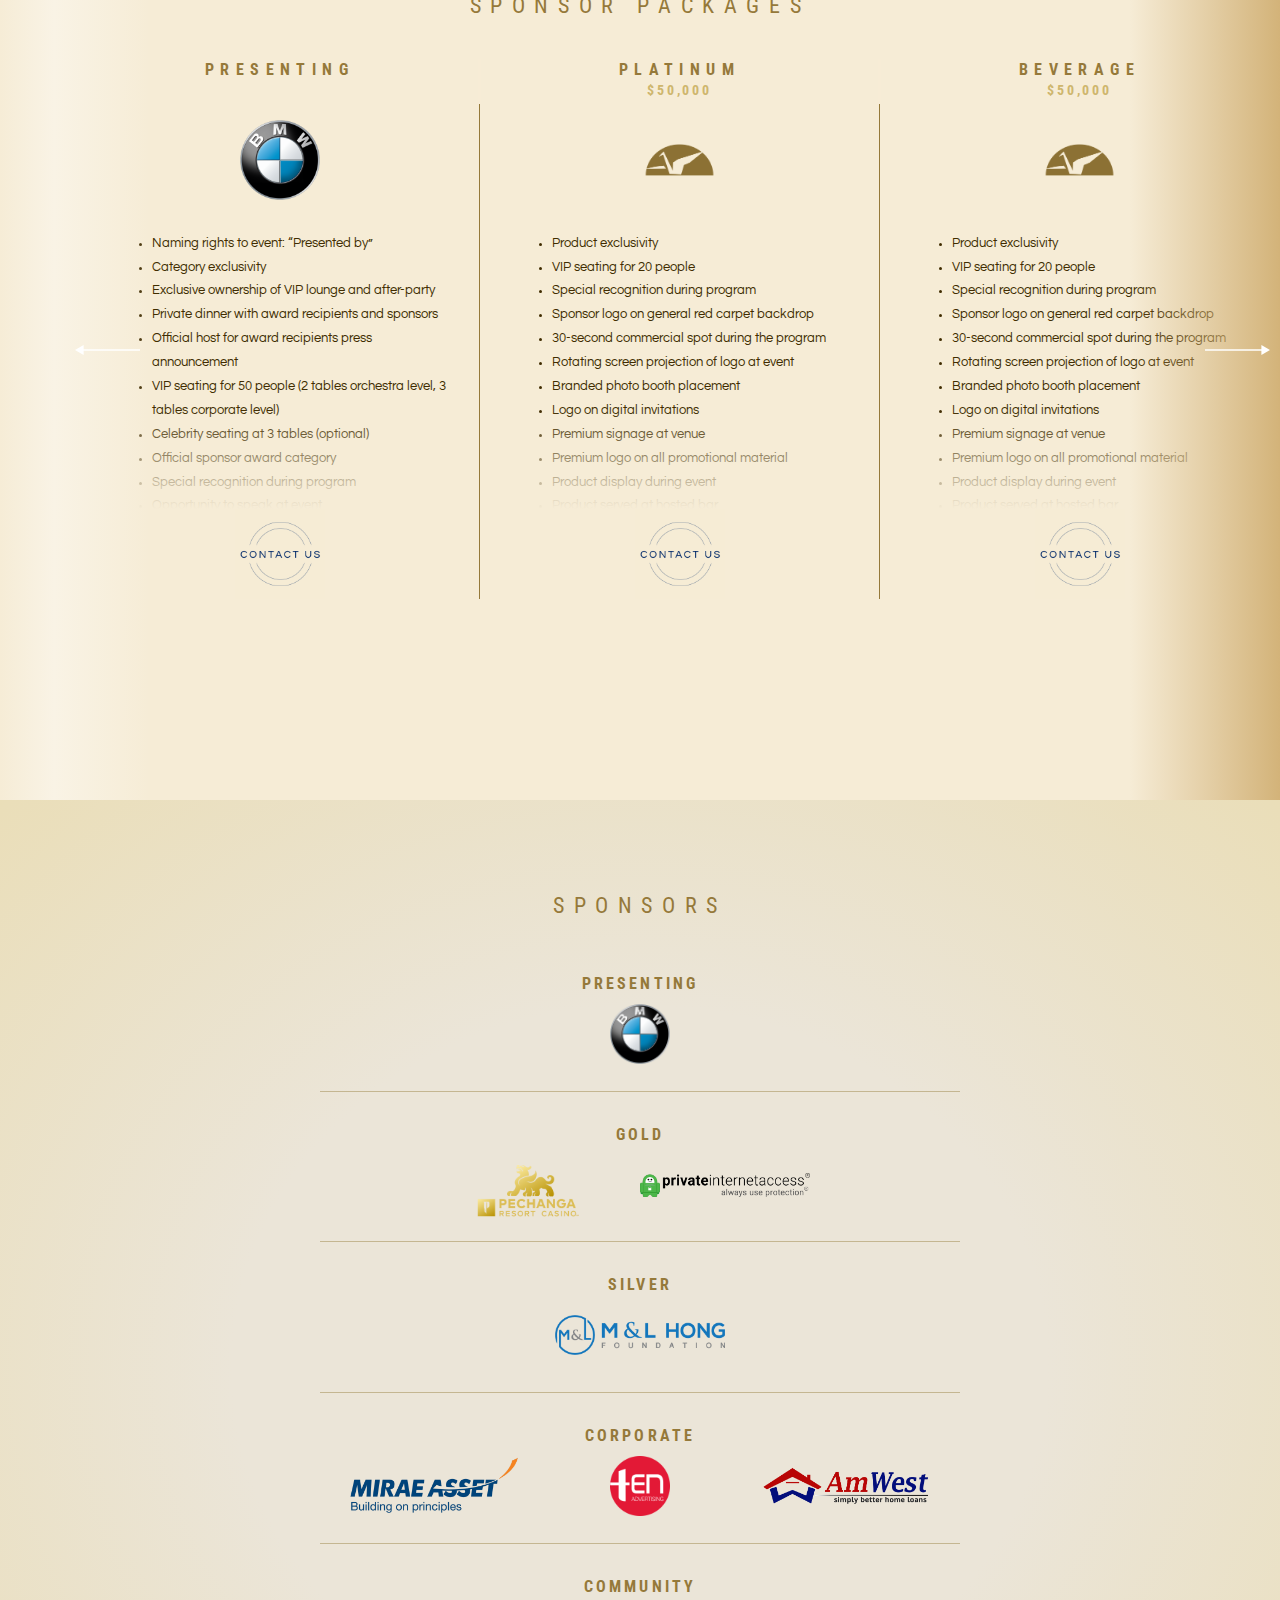
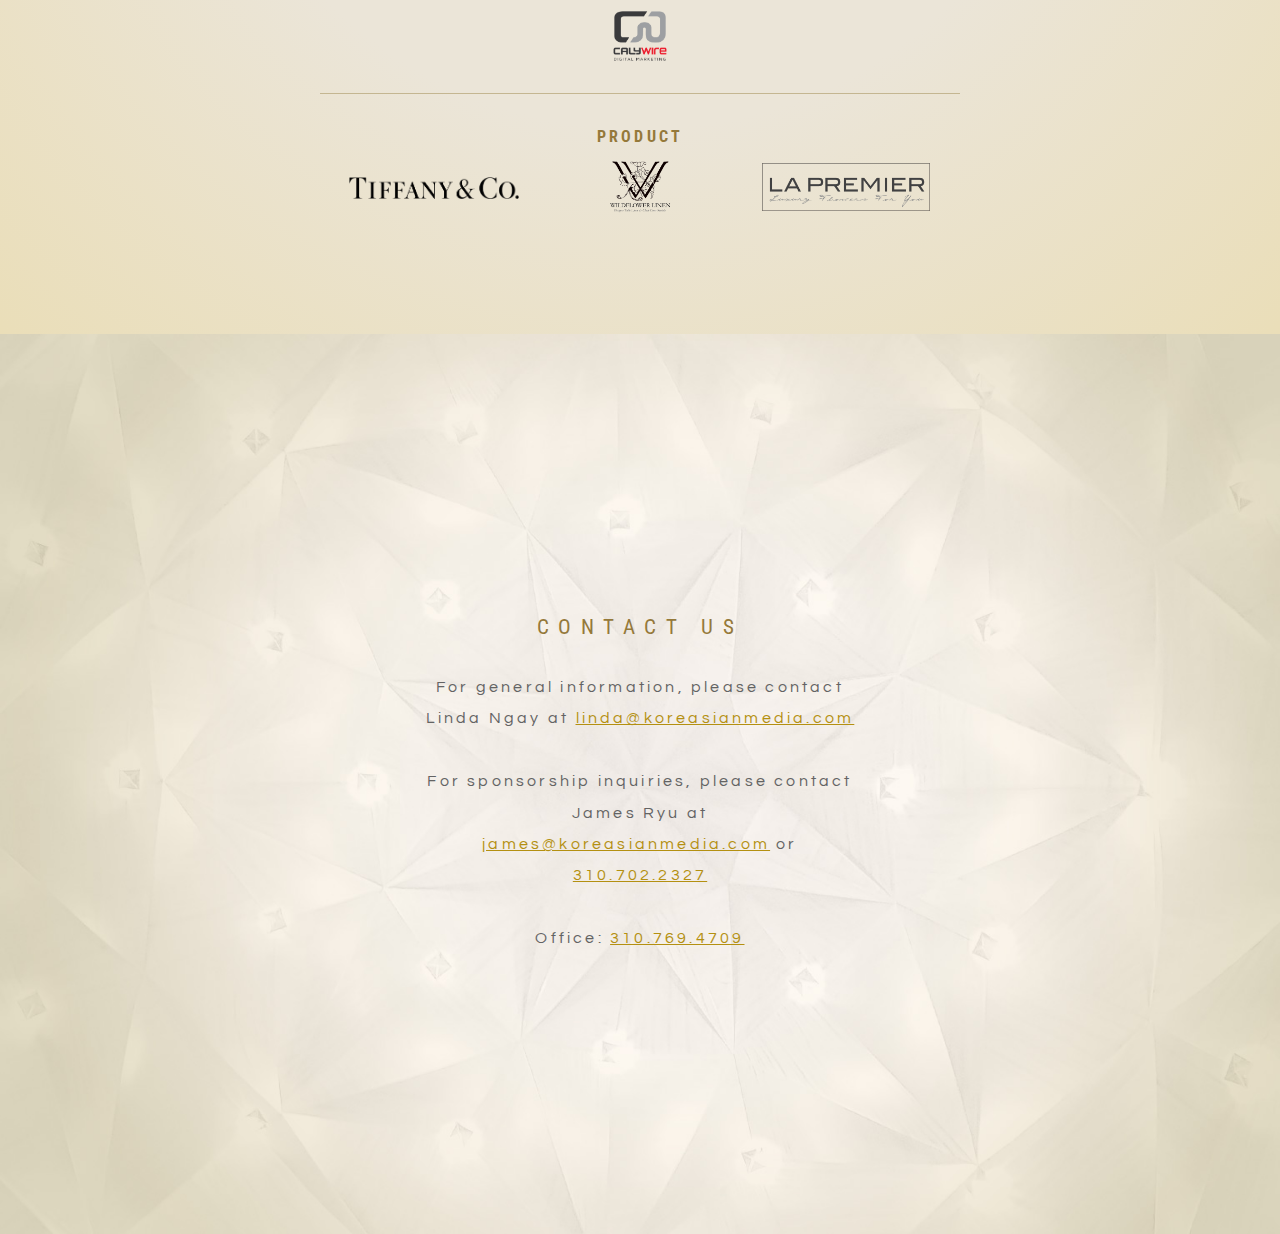
==== commit b99e12f9: "fixed recipient modal windows and added ad modal" ====
--- a/index.html
+++ b/index.html
@@ -57,7 +57,7 @@
                                 <li><a href="#presenters">Presenters</a></li>
                             </ul>
                         </li> -->
-                        <!-- <li><a href="#performances">Performances</a></li> -->
+                        <li class="first_tier"><a href="#performers">Performers</a></li>
                         <li class="first_tier"><a href="#eventinfo">Event Info</a></li>
                         <li class="first_tier">
                             <a href="#packages">Sponsorship Packages</a>
@@ -496,22 +496,138 @@
         <section class="performers people" data-section-name="performers">
             <h1>Performers</h1>
             <div>
-                <div class="recipient" data-person="leonam">
+                <div class="recipient" data-person="boom">
                     <div class="bgimg" style="background-image: url('img/HEADSHOTS/RECIPIENTS/LEONAM.jpg')"></div>
-                    <div class="name">Leonardo<br /> Nam<div>More Info</div></div>
-                </div>
-                <div class="recipient" data-person="justinchon">
+                    <div class="name">Leonardo<br /> Nam</div>
+                </div>
+                <div class="recipient" data-person="zoom">
                     <div class="bgimg" style="background-image: url('img/HEADSHOTS/RECIPIENTS/JUSTINCHON.jpg')"></div>
-                    <div class="name">Justin<br /> Chon<div>More Info</div></div>
-                </div>
-                <div class="recipient" data-person="awkwafina">
+                    <div class="name">Justin<br /> Chon</div>
+                </div>
+                <div class="recipient" data-person="room">
                     <div class="bgimg" style="background-image: url('img/HEADSHOTS/RECIPIENTS/AWKQUAFINA.jpg')"></div>
-                    <div class="name">Awkwafina<div>More Info</div></div>
-                </div>
-                <div class="recipient" data-person="rossbutler">
+                    <div class="name">Awkwafina</div>
+                </div>
+                <div class="recipient" data-person="loom">
                     <div class="bgimg" style="background-image: url('img/HEADSHOTS/RECIPIENTS/ROSSBUTLER.jpg')"></div>
-                    <div class="name">Ross<br /> Butler<div>More Info</div></div>
-                </div>
+                    <div class="name">Ross<br /> Butler</div>
+                </div>
+            </div>
+            <div class="modals">
+                <div id="boom" class="modal">
+                    <button class="close">
+                        <div class="l1"></div>
+                        <div class="l2"></div>
+                    </button>
+                    <div>
+                        <div class="recipient">
+                            <div class="bgimg" style="background-image: url('img/HEADSHOTS/PRESENTERS/TOKIMONSTA.jpg')"></div>
+                            <div class="name">Tokimonsta</div>
+                            <div class="title">Actor of the Year</div>
+                        </div>
+                    </div>
+                    <div>
+                        <div class="bio">
+                            <div class="bio-scroll">
+                                <p>
+                                    Leonardo Nam has gained global fans through his role as the lab technician Felix Lutz on the critically acclaimed, award-winning HBO series “Westworld.” Based on the original 1973 Michael Crichton film of the same name, the series brings to life a futuristic amusement park intended for rich vacationers populated by robotic “hosts,” ultimately indulging their wildest fantasies and desires. “Westworld” premiered its first season in October 2016 and received a slew of highly esteemed nominations, including these accolades, which include: 2017 Golden Globe Awards: Best Television Series - Drama (nominated), 2017 SAG Awards: Outstanding Performance by an Ensemble in a Drama Series (nominated), 2016 Critics Choice Television Awards: Most Exciting New Series (won) and Best Drama Series (nominated), to name a few.
+                                </p>
+                                <p>
+                                    Nam is also working on a variety of additional projects including: a supporting role in the indie feature “Puberty” for Flying Lotus’ Brainfeeder Films opposite Abbie Cornish a supporting role in the new Netflix original film “Happy Anniversary” (written and directed by Jared Stern) and a guest star role on the new Comedy Central series “Hampton DeVille.”
+                                </p>
+                                <p>
+                                    Born in Argentina to Korean immigrant parents and raised in Sydney, Australia, Nam attended Sydney Technical High School and studied architecture at the University of New South Wales. To pursue his dream of becoming an actor, Leonardo moved to New York at 19. There he studied drama at the critically acclaimed HB Studio and also worked with the New York Public Theater/Shakespeare in the Park company and Sigourney Weaver and Jim Simpson’s The Bats Theater Company. His breakout role came in the Paramount comedy “The Perfect Score,” starring Scarlett Johansson, Chris Evans and Erika Christensen. Since then he has starred in a string of movies, namely “The Sisterhood of the Traveling Pants” 1 &amp; 2, “The Fast and the Furious: Tokyo Drift,” “Vantage Point,” “He’s Just Not That Into You,” “One for the Money,” and most recently in the Sam Raimi production “Murder of a Cat.”
+                                </p>
+                            </div>
+                        </div>
+                    </div>
+                </div>
+                <div id="zoom" class="modal">
+                    <button class="close">
+                        <div class="l1"></div>
+                        <div class="l2"></div>
+                    </button>
+                    <div>
+                        <div class="recipient">
+                            <div class="bgimg" style="background-image: url('img/HEADSHOTS/PRESENTERS/TOKIMONSTA.jpg')"></div>
+                            <div class="name">Tokimonsta</div>
+                            <div class="title">Actor of the Year</div>
+                        </div>
+                    </div>
+                    <div>
+                        <div class="bio">
+                            <div class="bio-scroll">
+                                <p>
+                                    Leonardo Nam has gained global fans through his role as the lab technician Felix Lutz on the critically acclaimed, award-winning HBO series “Westworld.” Based on the original 1973 Michael Crichton film of the same name, the series brings to life a futuristic amusement park intended for rich vacationers populated by robotic “hosts,” ultimately indulging their wildest fantasies and desires. “Westworld” premiered its first season in October 2016 and received a slew of highly esteemed nominations, including these accolades, which include: 2017 Golden Globe Awards: Best Television Series - Drama (nominated), 2017 SAG Awards: Outstanding Performance by an Ensemble in a Drama Series (nominated), 2016 Critics Choice Television Awards: Most Exciting New Series (won) and Best Drama Series (nominated), to name a few.
+                                </p>
+                                <p>
+                                    Nam is also working on a variety of additional projects including: a supporting role in the indie feature “Puberty” for Flying Lotus’ Brainfeeder Films opposite Abbie Cornish a supporting role in the new Netflix original film “Happy Anniversary” (written and directed by Jared Stern) and a guest star role on the new Comedy Central series “Hampton DeVille.”
+                                </p>
+                                <p>
+                                    Born in Argentina to Korean immigrant parents and raised in Sydney, Australia, Nam attended Sydney Technical High School and studied architecture at the University of New South Wales. To pursue his dream of becoming an actor, Leonardo moved to New York at 19. There he studied drama at the critically acclaimed HB Studio and also worked with the New York Public Theater/Shakespeare in the Park company and Sigourney Weaver and Jim Simpson’s The Bats Theater Company. His breakout role came in the Paramount comedy “The Perfect Score,” starring Scarlett Johansson, Chris Evans and Erika Christensen. Since then he has starred in a string of movies, namely “The Sisterhood of the Traveling Pants” 1 &amp; 2, “The Fast and the Furious: Tokyo Drift,” “Vantage Point,” “He’s Just Not That Into You,” “One for the Money,” and most recently in the Sam Raimi production “Murder of a Cat.”
+                                </p>
+                            </div>
+                        </div>
+                    </div>
+                </div>
+                <div id="room" class="modal">
+                    <button class="close">
+                        <div class="l1"></div>
+                        <div class="l2"></div>
+                    </button>
+                    <div>
+                        <div class="recipient">
+                            <div class="bgimg" style="background-image: url('img/HEADSHOTS/PRESENTERS/TOKIMONSTA.jpg')"></div>
+                            <div class="name">Tokimonsta</div>
+                            <div class="title">Actor of the Year</div>
+                        </div>
+                    </div>
+                    <div>
+                        <div class="bio">
+                            <div class="bio-scroll">
+                                <p>
+                                    Leonardo Nam has gained global fans through his role as the lab technician Felix Lutz on the critically acclaimed, award-winning HBO series “Westworld.” Based on the original 1973 Michael Crichton film of the same name, the series brings to life a futuristic amusement park intended for rich vacationers populated by robotic “hosts,” ultimately indulging their wildest fantasies and desires. “Westworld” premiered its first season in October 2016 and received a slew of highly esteemed nominations, including these accolades, which include: 2017 Golden Globe Awards: Best Television Series - Drama (nominated), 2017 SAG Awards: Outstanding Performance by an Ensemble in a Drama Series (nominated), 2016 Critics Choice Television Awards: Most Exciting New Series (won) and Best Drama Series (nominated), to name a few.
+                                </p>
+                                <p>
+                                    Nam is also working on a variety of additional projects including: a supporting role in the indie feature “Puberty” for Flying Lotus’ Brainfeeder Films opposite Abbie Cornish a supporting role in the new Netflix original film “Happy Anniversary” (written and directed by Jared Stern) and a guest star role on the new Comedy Central series “Hampton DeVille.”
+                                </p>
+                                <p>
+                                    Born in Argentina to Korean immigrant parents and raised in Sydney, Australia, Nam attended Sydney Technical High School and studied architecture at the University of New South Wales. To pursue his dream of becoming an actor, Leonardo moved to New York at 19. There he studied drama at the critically acclaimed HB Studio and also worked with the New York Public Theater/Shakespeare in the Park company and Sigourney Weaver and Jim Simpson’s The Bats Theater Company. His breakout role came in the Paramount comedy “The Perfect Score,” starring Scarlett Johansson, Chris Evans and Erika Christensen. Since then he has starred in a string of movies, namely “The Sisterhood of the Traveling Pants” 1 &amp; 2, “The Fast and the Furious: Tokyo Drift,” “Vantage Point,” “He’s Just Not That Into You,” “One for the Money,” and most recently in the Sam Raimi production “Murder of a Cat.”
+                                </p>
+                            </div>
+                        </div>
+                    </div>
+                </div>
+                <div id="loom" class="modal">
+                    <button class="close">
+                        <div class="l1"></div>
+                        <div class="l2"></div>
+                    </button>
+                    <div>
+                        <div class="recipient">
+                            <div class="bgimg" style="background-image: url('img/HEADSHOTS/PRESENTERS/TOKIMONSTA.jpg')"></div>
+                            <div class="name">Tokimonsta</div>
+                            <div class="title">Actor of the Year</div>
+                        </div>
+                    </div>
+                    <div>
+                        <div class="bio">
+                            <div class="bio-scroll">
+                                <p>
+                                    Leonardo Nam has gained global fans through his role as the lab technician Felix Lutz on the critically acclaimed, award-winning HBO series “Westworld.” Based on the original 1973 Michael Crichton film of the same name, the series brings to life a futuristic amusement park intended for rich vacationers populated by robotic “hosts,” ultimately indulging their wildest fantasies and desires. “Westworld” premiered its first season in October 2016 and received a slew of highly esteemed nominations, including these accolades, which include: 2017 Golden Globe Awards: Best Television Series - Drama (nominated), 2017 SAG Awards: Outstanding Performance by an Ensemble in a Drama Series (nominated), 2016 Critics Choice Television Awards: Most Exciting New Series (won) and Best Drama Series (nominated), to name a few.
+                                </p>
+                                <p>
+                                    Nam is also working on a variety of additional projects including: a supporting role in the indie feature “Puberty” for Flying Lotus’ Brainfeeder Films opposite Abbie Cornish a supporting role in the new Netflix original film “Happy Anniversary” (written and directed by Jared Stern) and a guest star role on the new Comedy Central series “Hampton DeVille.”
+                                </p>
+                                <p>
+                                    Born in Argentina to Korean immigrant parents and raised in Sydney, Australia, Nam attended Sydney Technical High School and studied architecture at the University of New South Wales. To pursue his dream of becoming an actor, Leonardo moved to New York at 19. There he studied drama at the critically acclaimed HB Studio and also worked with the New York Public Theater/Shakespeare in the Park company and Sigourney Weaver and Jim Simpson’s The Bats Theater Company. His breakout role came in the Paramount comedy “The Perfect Score,” starring Scarlett Johansson, Chris Evans and Erika Christensen. Since then he has starred in a string of movies, namely “The Sisterhood of the Traveling Pants” 1 &amp; 2, “The Fast and the Furious: Tokyo Drift,” “Vantage Point,” “He’s Just Not That Into You,” “One for the Money,” and most recently in the Sam Raimi production “Murder of a Cat.”
+                                </p>
+                            </div>
+                        </div>
+                    </div>
+                </div>
+                <img class="carousel-controls next" src="img/BUTTONS/arrow-right.svg" alt="Next Recipient" />
+                <img class="carousel-controls previous" src="img/BUTTONS/arrow-left.svg" alt="Previous Recipient" />
             </div>
         </section>
 
@@ -544,6 +660,29 @@
                         <div><span style="margin-left: -0.8em;">10.30PM</span>After Party</div>
                     </div>
                 </div>
+            </div>
+        </section>
+
+        <section class="galas" data-section-name="galas">
+            <!-- Slider main container -->
+            <div class="gala-container">
+                <!-- Additional required wrapper -->
+                <div class="swiper-wrapper">
+                    <!-- Slides -->
+                    <div class="swiper-slide">Slide 1</div>
+                    <div class="swiper-slide">Slide 2</div>
+                    <div class="swiper-slide">Slide 3</div>
+                    ...
+                </div>
+                <!-- If we need pagination -->
+                <div class="swiper-pagination"></div>
+                
+                <!-- If we need navigation buttons -->
+                <div class="swiper-button-prev"></div>
+                <div class="swiper-button-next"></div>
+                
+                <!-- If we need scrollbar -->
+                <div class="swiper-scrollbar"></div>
             </div>
         </section>
 
@@ -879,6 +1018,15 @@
             <p>Office: <a href="tel:3107694709">310.769.4709</a></p>
         </section>
 
+        <div class="ad-modal">
+            <div class="ad">
+                <button class="close">
+                    <div class="l1"></div>
+                    <div class="l2"></div>
+                </button>
+                <iframe id="ad" width="560" height="315" src="https://www.youtube.com/embed/Lp8vwbnB5sM?rel=0" frameborder="0" allowfullscreen></iframe>
+            </div>
+        </div>
 
         <script src="js/vendor/modernizr-3.5.0.min.js"></script>
         <script src="https://code.jquery.com/jquery-3.2.1.min.js" integrity="sha256-hwg4gsxgFZhOsEEamdOYGBf13FyQuiTwlAQgxVSNgt4=" crossorigin="anonymous"></script>
@@ -890,6 +1038,17 @@
 
         <script>        
             var mySwiper = new Swiper ('.swiper-container', {
+                speed: 720,
+                effect: 'fade',
+                autoplay: 4000,
+                keyboardControl: true,
+                pagination: '.swiper-pagination',
+                paginationClickable: true,
+                autoplayStopOnLast: true
+            });
+
+            var galaSwiper = new Swiper ('.gala-container', 
+                {
                 speed: 720,
                 effect: 'fade',
                 autoplay: 4000,
--- a/css/unforgettable.css
+++ b/css/unforgettable.css
@@ -103,7 +103,7 @@
   .gui nav {
     top: 50%;
     left: 45px;
-    margin-top: -220.5px;
+    margin-top: -252px;
     font-size: 0.72222rem;
     text-transform: uppercase;
     color: #95793a;
@@ -1067,6 +1067,24 @@
     letter-spacing: 0.4em;
     color: #95793a; }
 
+.gala-container {
+  width: 100%;
+  height: 100%; }
+  .gala-container .swiper-slide {
+    -webkit-display: flex;
+    -moz-display: flex;
+    display: flex;
+    -webkit-align-items: center;
+    -moz-align-items: center;
+    align-items: center;
+    -webkit-justify-content: center;
+    -moz-justify-content: center;
+    justify-content: center;
+    width: 100%;
+    height: 100%;
+    background-size: cover;
+    background-position: center; }
+
 .swiper-container {
   width: 100%;
   height: 100%; }
@@ -1101,6 +1119,41 @@
 
 .mobileTitle {
   display: none; }
+
+.ad-modal {
+  z-index: 1000;
+  -webkit-display: flex;
+  -moz-display: flex;
+  display: flex;
+  -webkit-align-items: center;
+  -moz-align-items: center;
+  align-items: center;
+  -webkit-justify-content: center;
+  -moz-justify-content: center;
+  justify-content: center;
+  position: fixed;
+  width: 100vw;
+  height: 100vh;
+  top: 0;
+  left: 0;
+  right: 0;
+  bottom: 0;
+  background-color: rgba(0, 0, 0, 0.9);
+  opacity: 0;
+  visibility: hidden;
+  transition: 320ms ease-in-out; }
+  .ad-modal .ad {
+    display: block;
+    width: 100%;
+    max-width: 560px;
+    margin: auto; }
+  .ad-modal .close {
+    position: relative;
+    top: -10px;
+    left: 95%; }
+  .ad-modal.show {
+    opacity: 1;
+    visibility: visible; }
 
 @media screen and (max-height: 1095px) {
   .packages .package .list {
@@ -1406,6 +1459,12 @@
   .packages .package .img {
     height: 40px;
     max-width: 60px; } }
+@media screen and (min-width: 1500px) {
+  .performers > div {
+    top: 15%; }
+  .performers .recipient {
+    height: 400px;
+    width: 400px; } }
 @media screen and (max-width: 1280px) {
   .packages .package {
     width: 400px; }
@@ -1979,14 +2038,27 @@
       height: 70px; }
 
   .packages .package .list {
-    padding: 0; } }
+    padding: 0; }
+
+  .performers .recipient {
+    height: 180px;
+    width: 180px;
+    margin: 0 0px 115px 40px; } }
 @media screen and (max-width: 455px) {
   .recipients .recipient, .recipients .recipient:nth-child(2), .recipients .recipient:nth-child(even) {
     width: 175px;
     height: 175px;
     margin-bottom: 75px; }
   .recipients .recipient .name {
-    font-size: 0.85rem; } }
+    font-size: 0.85rem; }
+
+  .performers .recipient {
+    height: 150px;
+    width: 150px;
+    margin: 0 0px 115px 40px;
+    border: 10px solid rgba(255, 255, 255, 0.15); }
+    .performers .recipient:nth-child(even) {
+      margin-left: 40px; } }
 @media screen and (max-width: 415px) {
   .gui .promo {
     font-size: 0.5rem;
@@ -2107,7 +2179,23 @@
   .eventinfo .blacktie {
     margin-bottom: 15px; }
   .eventinfo .schedule {
-    font-size: 0.7rem; } }
+    font-size: 0.7rem; }
+
+  .performers .recipient {
+    height: 150px;
+    width: 150px;
+    margin: 0 0px 115px 20px;
+    border: 10px solid rgba(255, 255, 255, 0.15); }
+    .performers .recipient:nth-child(even) {
+      margin-left: 30px; } }
+@media screen and (max-width: 355px) {
+  .performers .recipient {
+    height: 140px;
+    width: 140px;
+    margin: 0 0px 115px 20px;
+    border: 10px solid rgba(255, 255, 255, 0.15); }
+    .performers .recipient:nth-child(even) {
+      margin-left: 20px; } }
 @media screen and (max-width: 348px) {
   .people .modals > .carousel-controls {
     top: 44%; }
@@ -2173,7 +2261,15 @@
   .eventinfo .schedule {
     font-size: 0.6rem; }
   .eventinfo > div:last-child {
-    padding-bottom: 25%; } }
+    padding-bottom: 25%; }
+
+  .performers .recipient {
+    height: 135px;
+    width: 135px;
+    margin: 0 0px 115px 20px;
+    border: 10px solid rgba(255, 255, 255, 0.15); }
+    .performers .recipient:nth-child(even) {
+      margin-left: 20px; } }
 @media screen and (max-width: 740px) and (max-height: 420px) {
   .gui .logo {
     font-size: 0.7rem; }
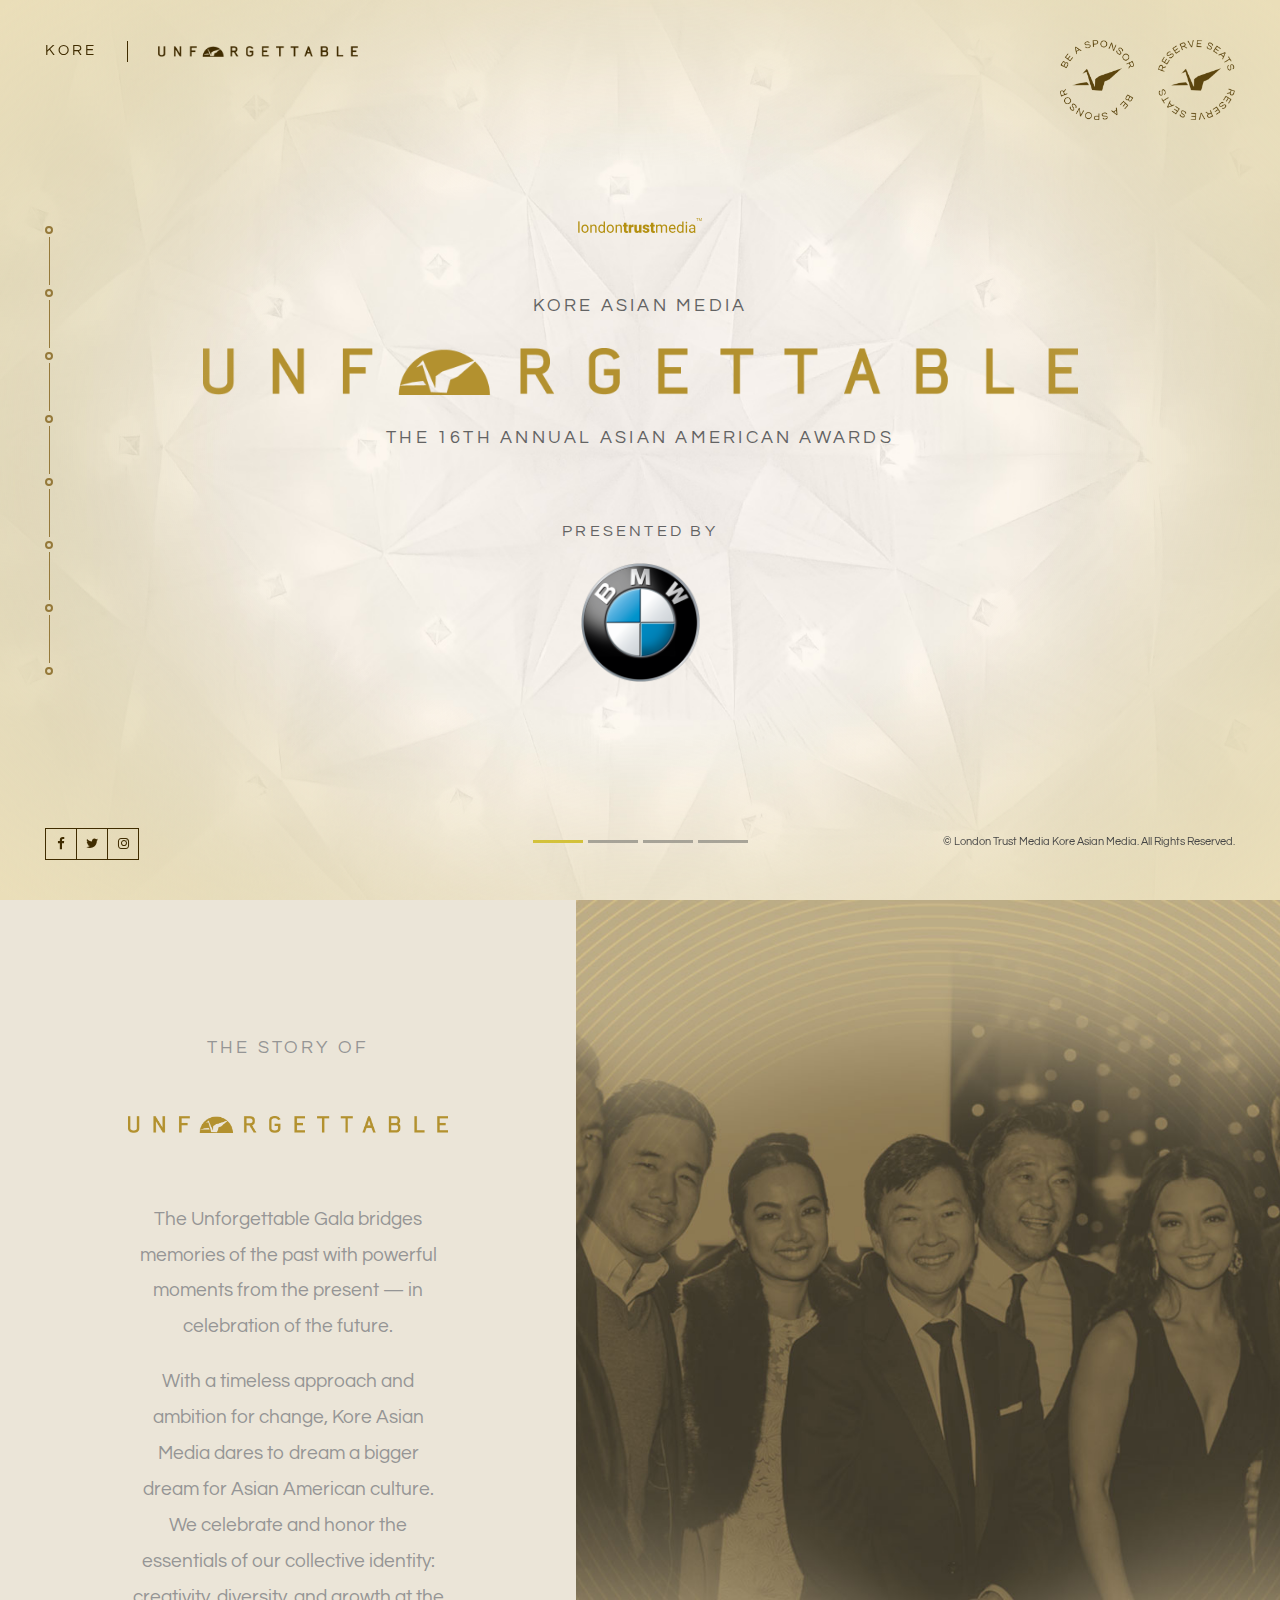
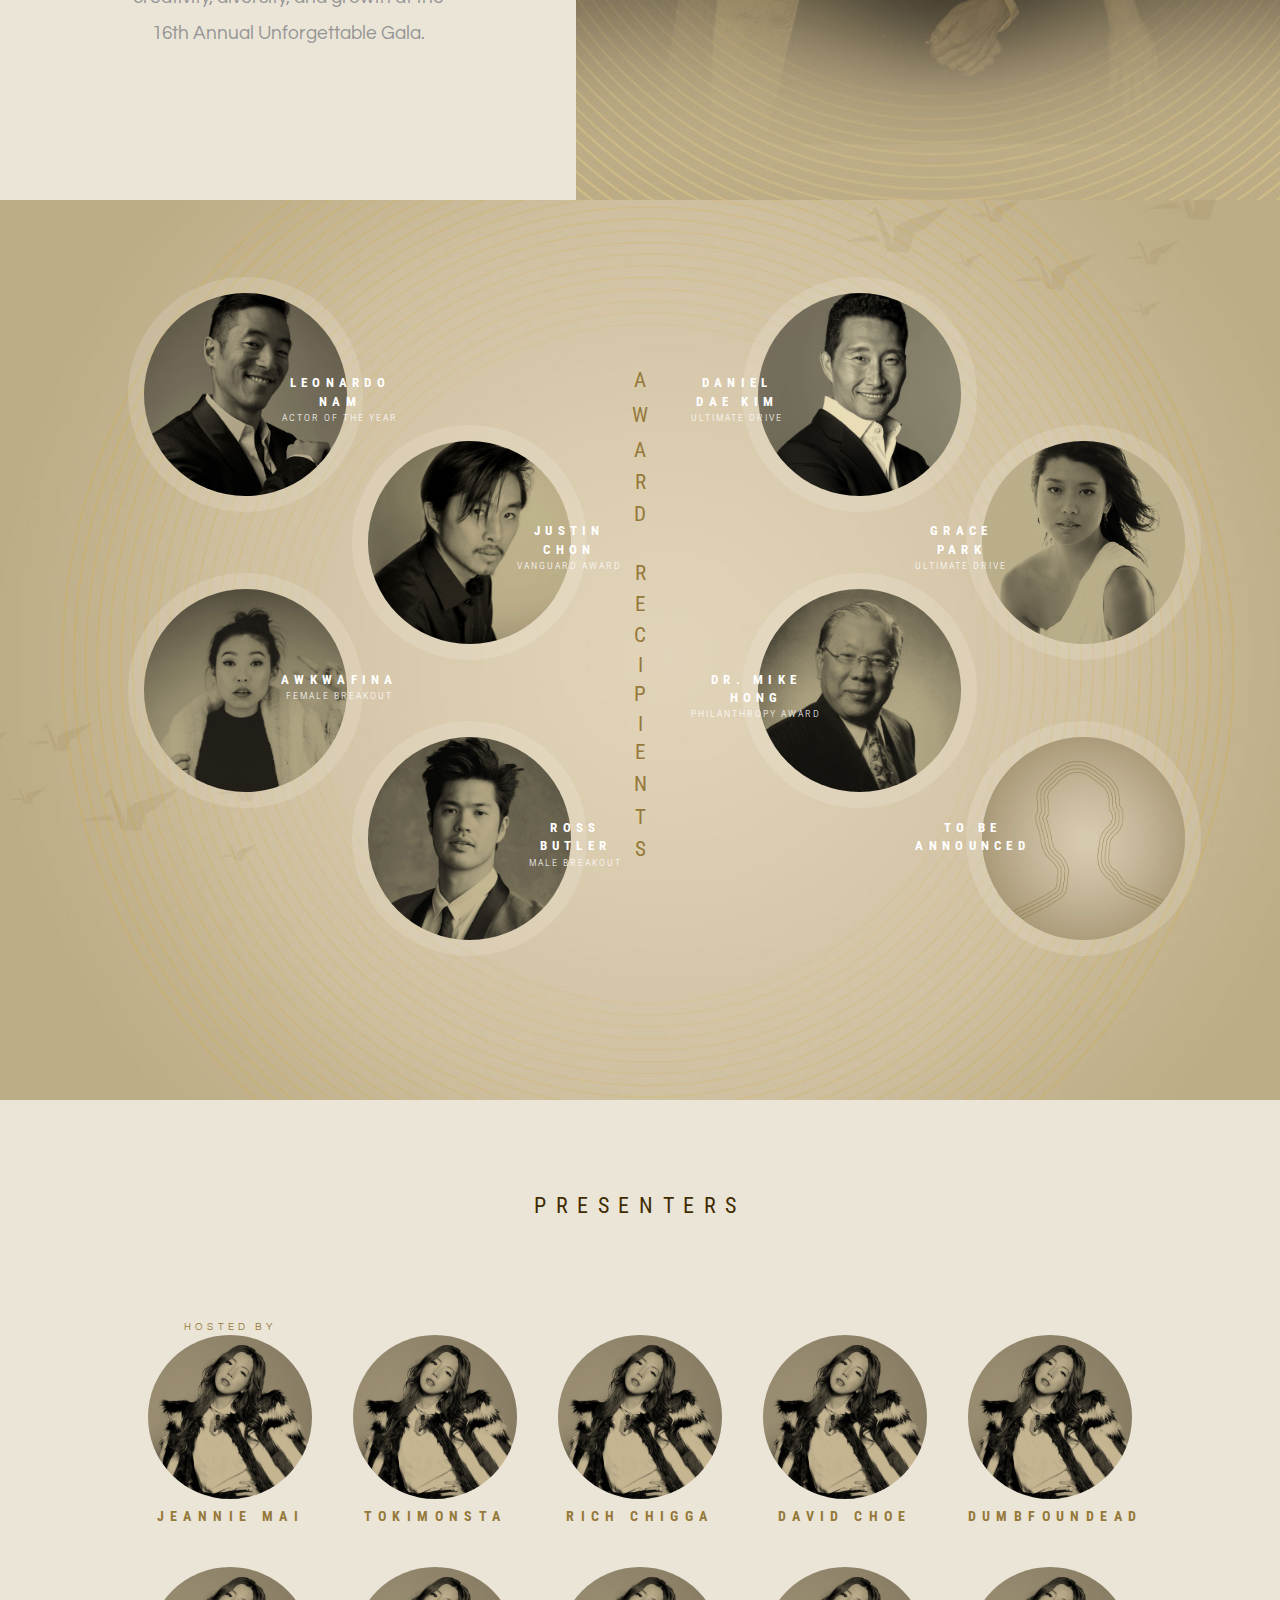
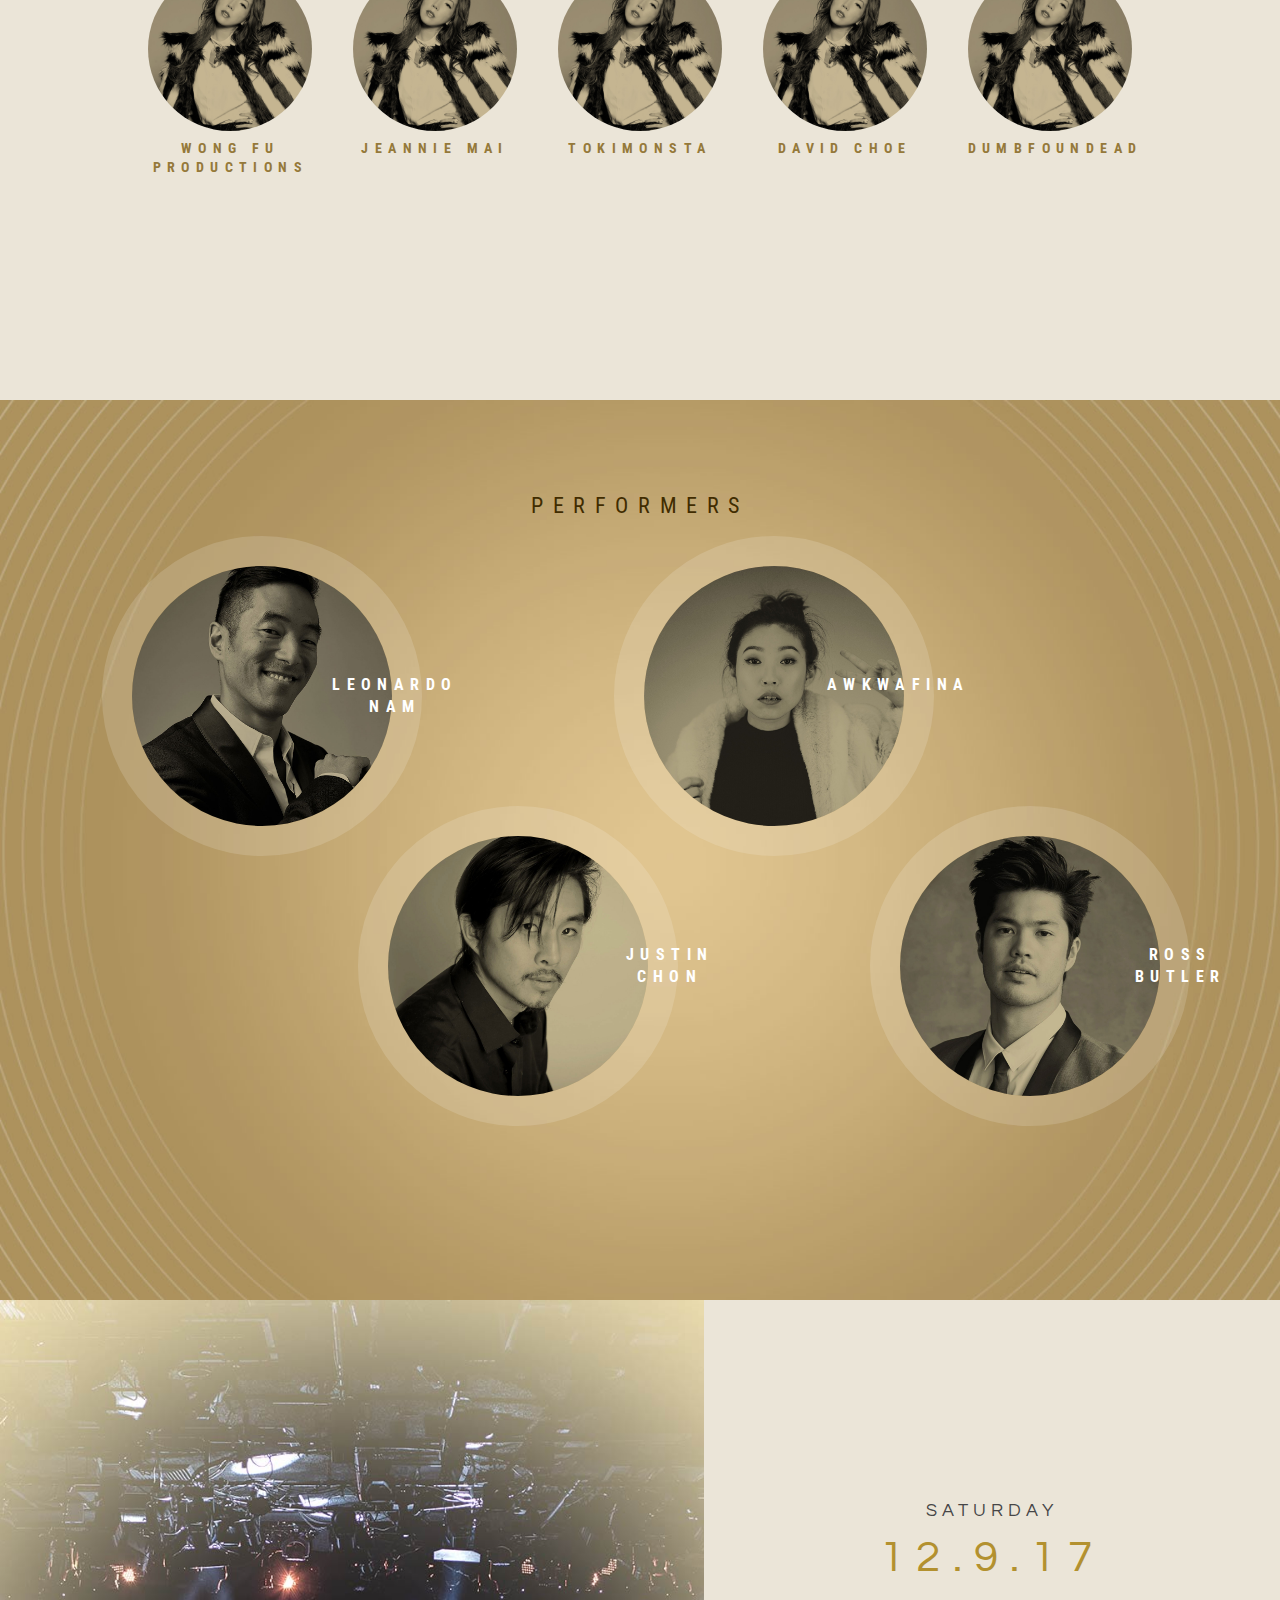
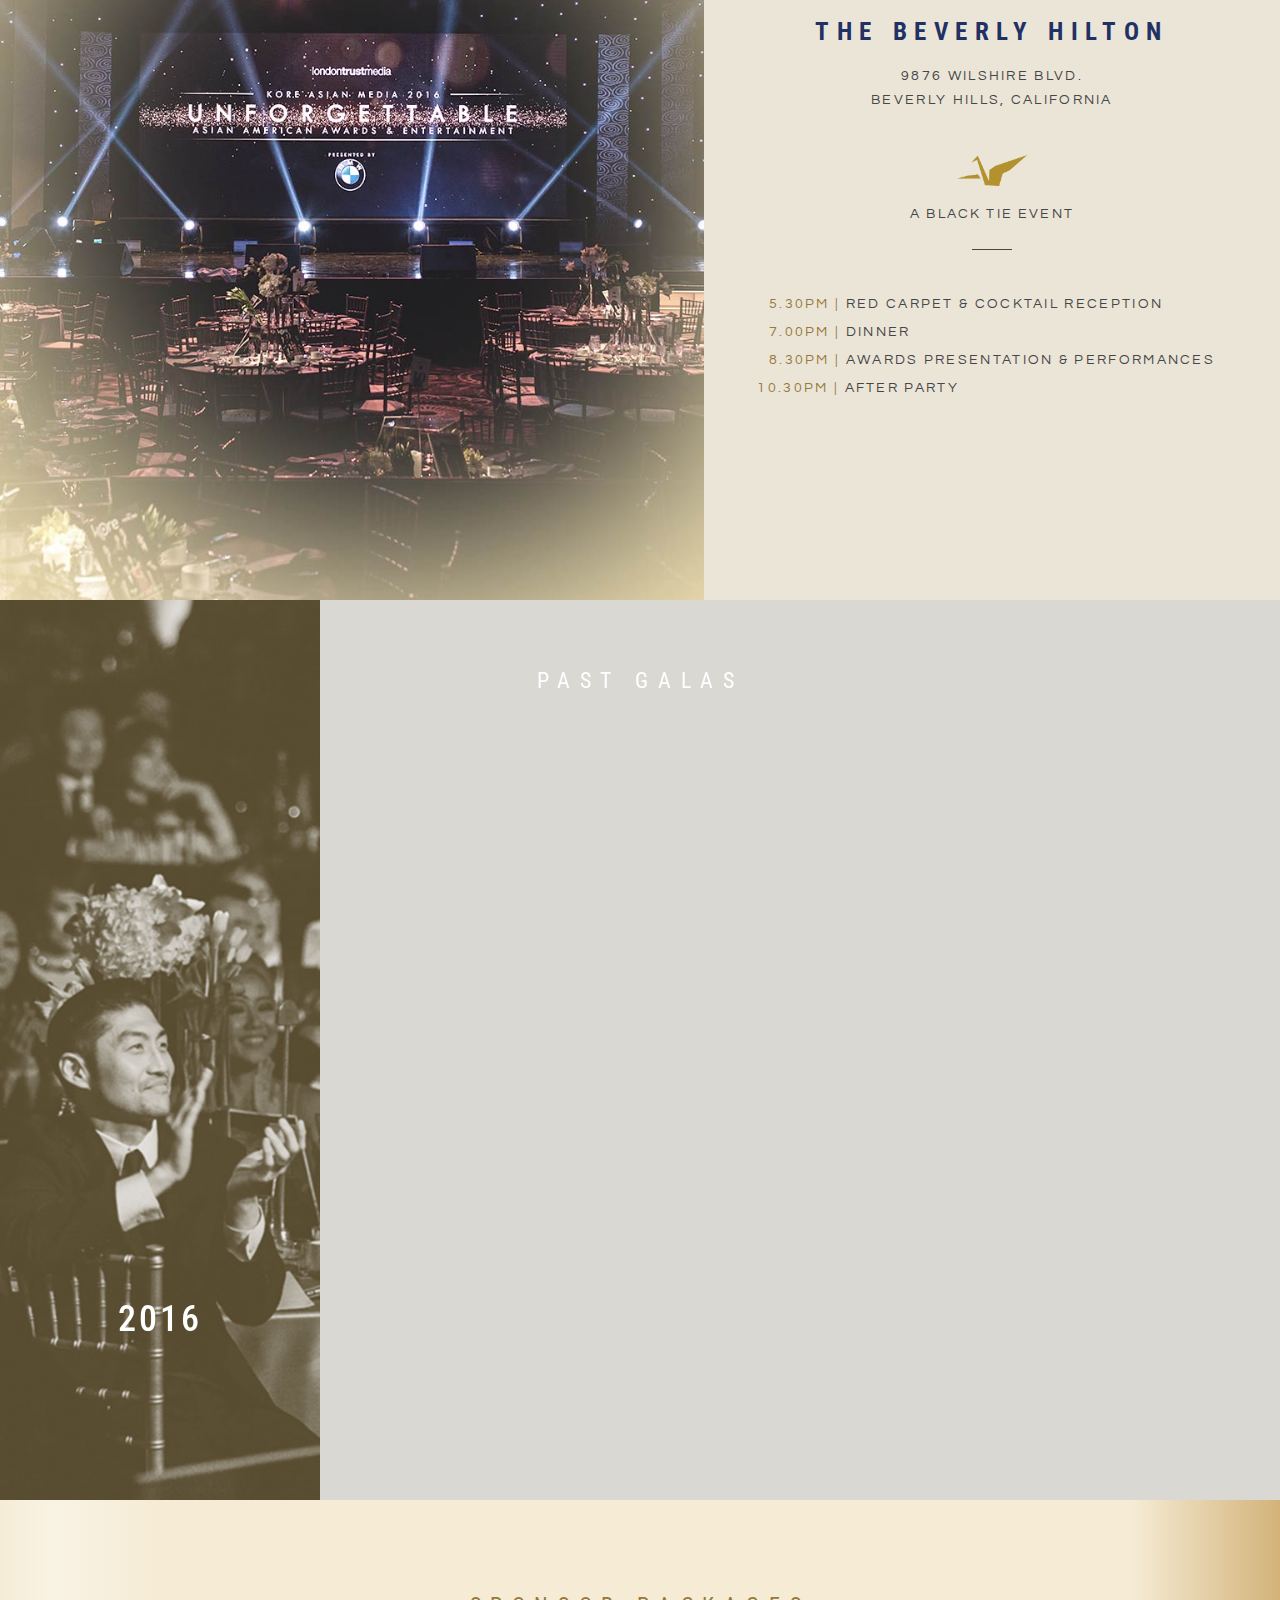
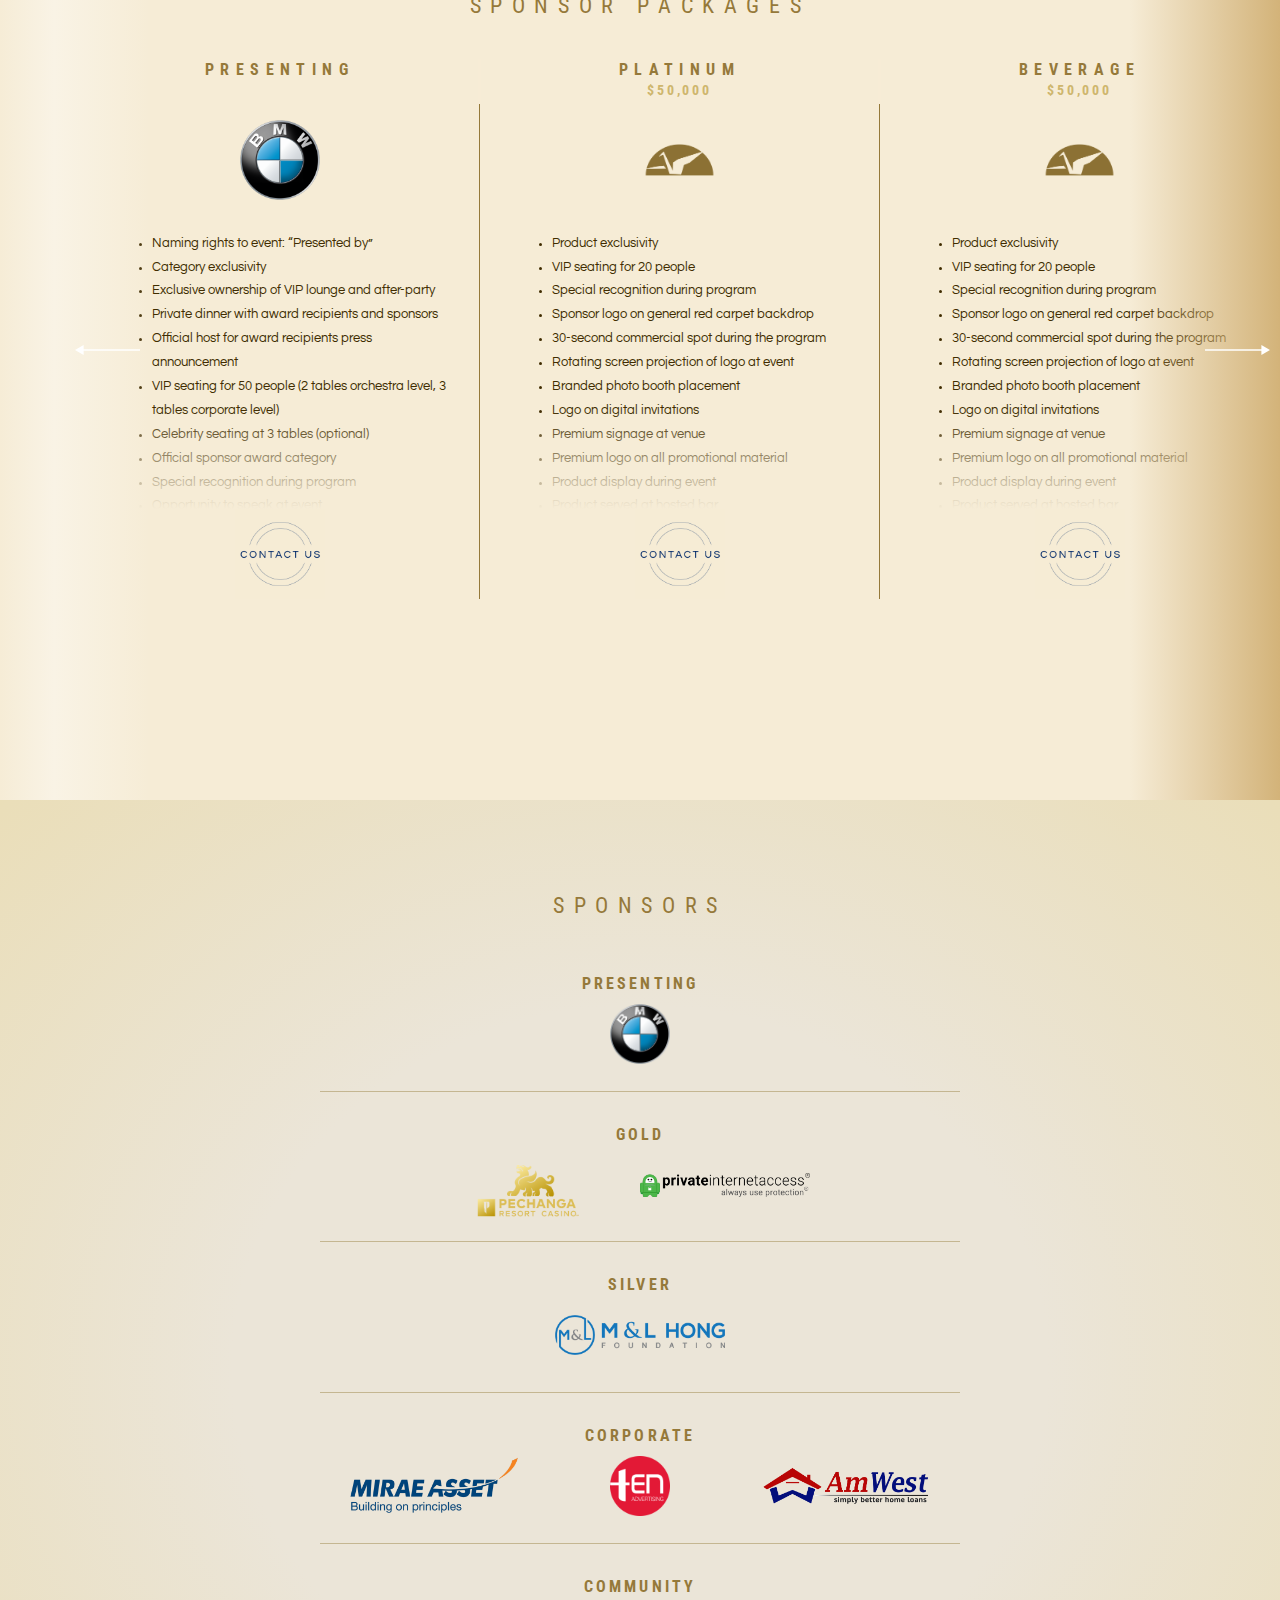
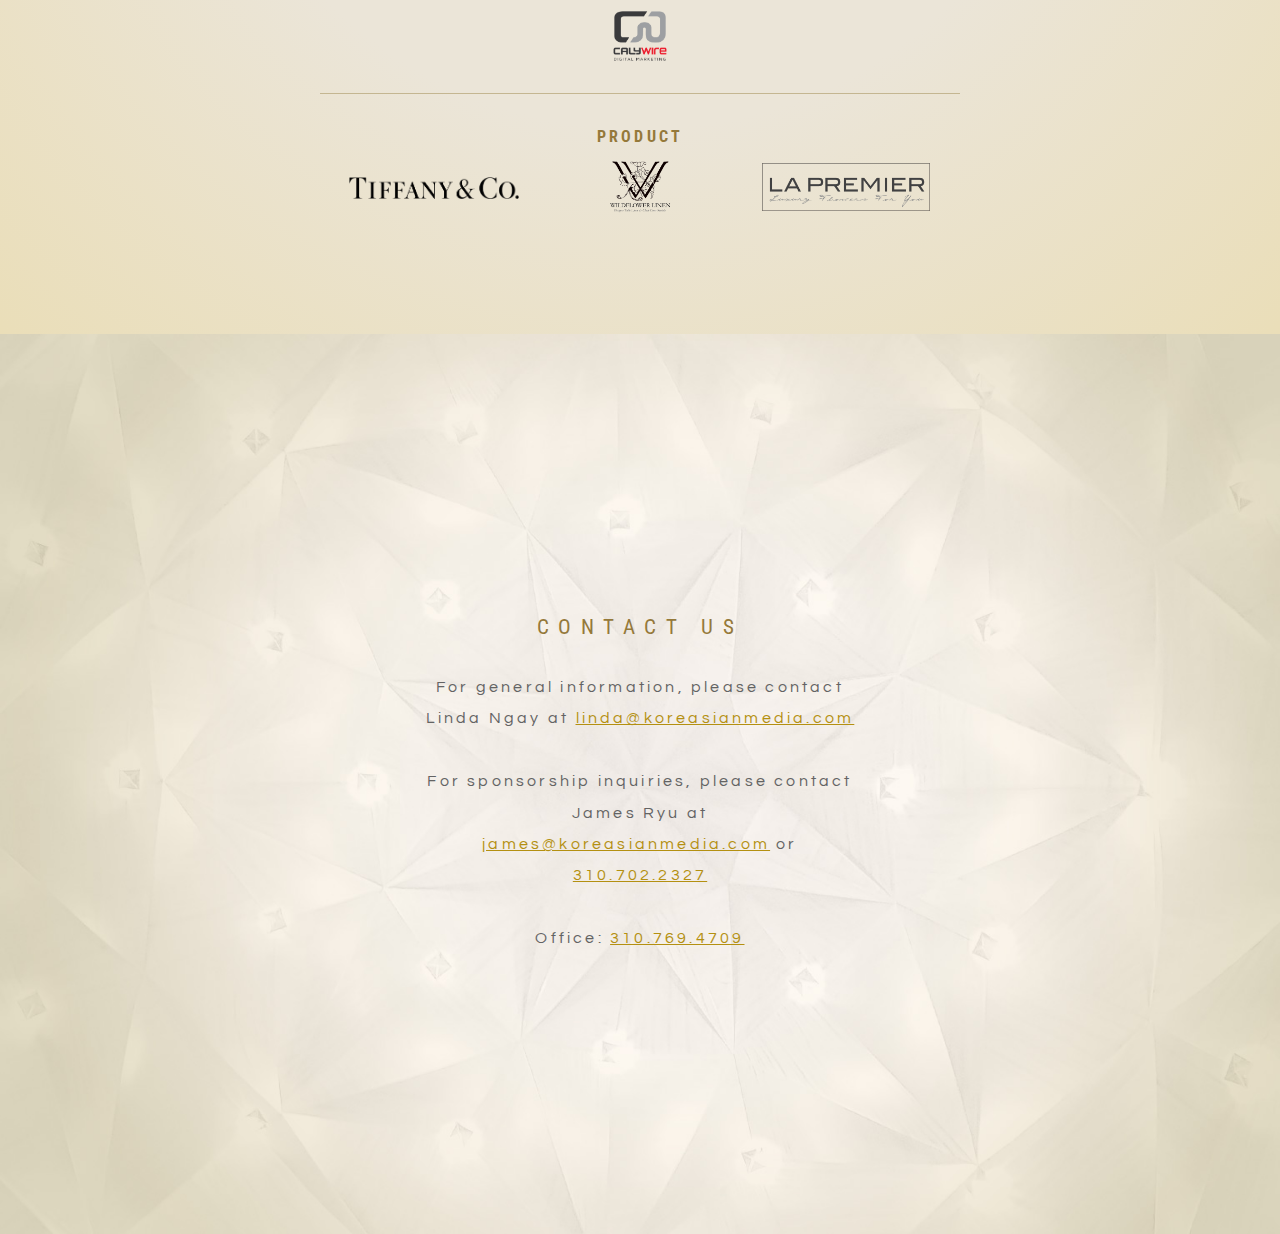
==== commit eee75303: "past galas in progress" ====
--- a/index.html
+++ b/index.html
@@ -664,25 +664,35 @@
         </section>
 
         <section class="galas" data-section-name="galas">
-            <!-- Slider main container -->
+            <h1>Past Galas</h1>
             <div class="gala-container">
-                <!-- Additional required wrapper -->
                 <div class="swiper-wrapper">
-                    <!-- Slides -->
-                    <div class="swiper-slide">Slide 1</div>
-                    <div class="swiper-slide">Slide 2</div>
-                    <div class="swiper-slide">Slide 3</div>
-                    ...
-                </div>
-                <!-- If we need pagination -->
-                <div class="swiper-pagination"></div>
+                    <div class="swiper-slide" style="background-image: url('img/backgrounds/hero6.jpg')">
+                    <div>2016</div>
+                    <article>
+                    </article>
+                </div>
+                    <div class="swiper-slide" style="background-image: url('img/backgrounds/hero4.jpg')">
+                    <div>2015</div>
+                    <article>
+                    </article>
+                </div>
+                    <div class="swiper-slide" style="background-image: url('img/backgrounds/hero7.jpg')">
+                    <div>2014</div>
+                    <article>
+                    </article>
+                </div>
+                    <div class="swiper-slide" style="background-image: url('img/backgrounds/hero8.jpg')">
+                    <div>2013</div>
+                    <article>
+                    </article>
+                </div>
+                </div>
                 
-                <!-- If we need navigation buttons -->
-                <div class="swiper-button-prev"></div>
-                <div class="swiper-button-next"></div>
+                <!-- <div class="swiper-button-prev"></div>
+                <div class="swiper-button-next"></div> -->
                 
-                <!-- If we need scrollbar -->
-                <div class="swiper-scrollbar"></div>
+                <!-- <div class="swiper-scrollbar"></div> -->
             </div>
         </section>
 
@@ -1049,13 +1059,14 @@
 
             var galaSwiper = new Swiper ('.gala-container', 
                 {
+                slidesPerView: 4,
+                loop: true,
+                spaceBetween: 0,
+                slideToClickedSlide: true,
                 speed: 720,
-                effect: 'fade',
-                autoplay: 4000,
                 keyboardControl: true,
                 pagination: '.swiper-pagination',
                 paginationClickable: true,
-                autoplayStopOnLast: true
             });
         </script>
         <script>
--- a/css/unforgettable.css
+++ b/css/unforgettable.css
@@ -103,7 +103,7 @@
   .gui nav {
     top: 50%;
     left: 45px;
-    margin-top: -252px;
+    margin-top: -228.5px;
     font-size: 0.72222rem;
     text-transform: uppercase;
     color: #95793a;
@@ -151,8 +151,10 @@
         .gui nav ul li.active::before {
           border: 0;
           background-color: #95793a; }
-        .gui nav ul li:last-child::after {
-          display: none; }
+        .gui nav ul li:last-child {
+          height: auto; }
+          .gui nav ul li:last-child::after {
+            display: none; }
       .gui nav ul:hover a {
         opacity: 1;
         left: 0; }
@@ -1067,6 +1069,17 @@
     letter-spacing: 0.4em;
     color: #95793a; }
 
+.galas {
+  position: relative; }
+  .galas h1 {
+    position: absolute;
+    text-align: center;
+    width: 100%;
+    top: 50px;
+    font-size: 1.39rem;
+    color: #fff;
+    z-index: 3; }
+
 .gala-container {
   width: 100%;
   height: 100%; }
@@ -1080,10 +1093,39 @@
     -webkit-justify-content: center;
     -moz-justify-content: center;
     justify-content: center;
+    font-family: 'Roboto Condensed', sans-serif;
+    font-size: 2.22rem;
+    font-weight: 500;
+    letter-spacing: 0.2rem;
     width: 100%;
     height: 100%;
     background-size: cover;
-    background-position: center; }
+    background-position: center;
+    color: #fff;
+    cursor: pointer; }
+    .gala-container .swiper-slide > div {
+      position: relative;
+      top: 30%; }
+  .gala-container article {
+    opacity: 0;
+    background-color: #dad8d2;
+    position: absolute;
+    height: 100%;
+    width: 75vw;
+    left: 100%;
+    z-index: 5;
+    transition: 360ms ease-in-out;
+    z-index: 4;
+    -webkit-transform: translateY(100%);
+    -moz-transform: translateY(100%);
+    transform: translateY(100%); }
+  .gala-container .swiper-slide.swiper-slide-active {
+    z-index: 5; }
+    .gala-container .swiper-slide.swiper-slide-active article {
+      opacity: 1;
+      -webkit-transform: translateY(0);
+      -moz-transform: translateY(0);
+      transform: translateY(0); }
 
 .swiper-container {
   width: 100%;
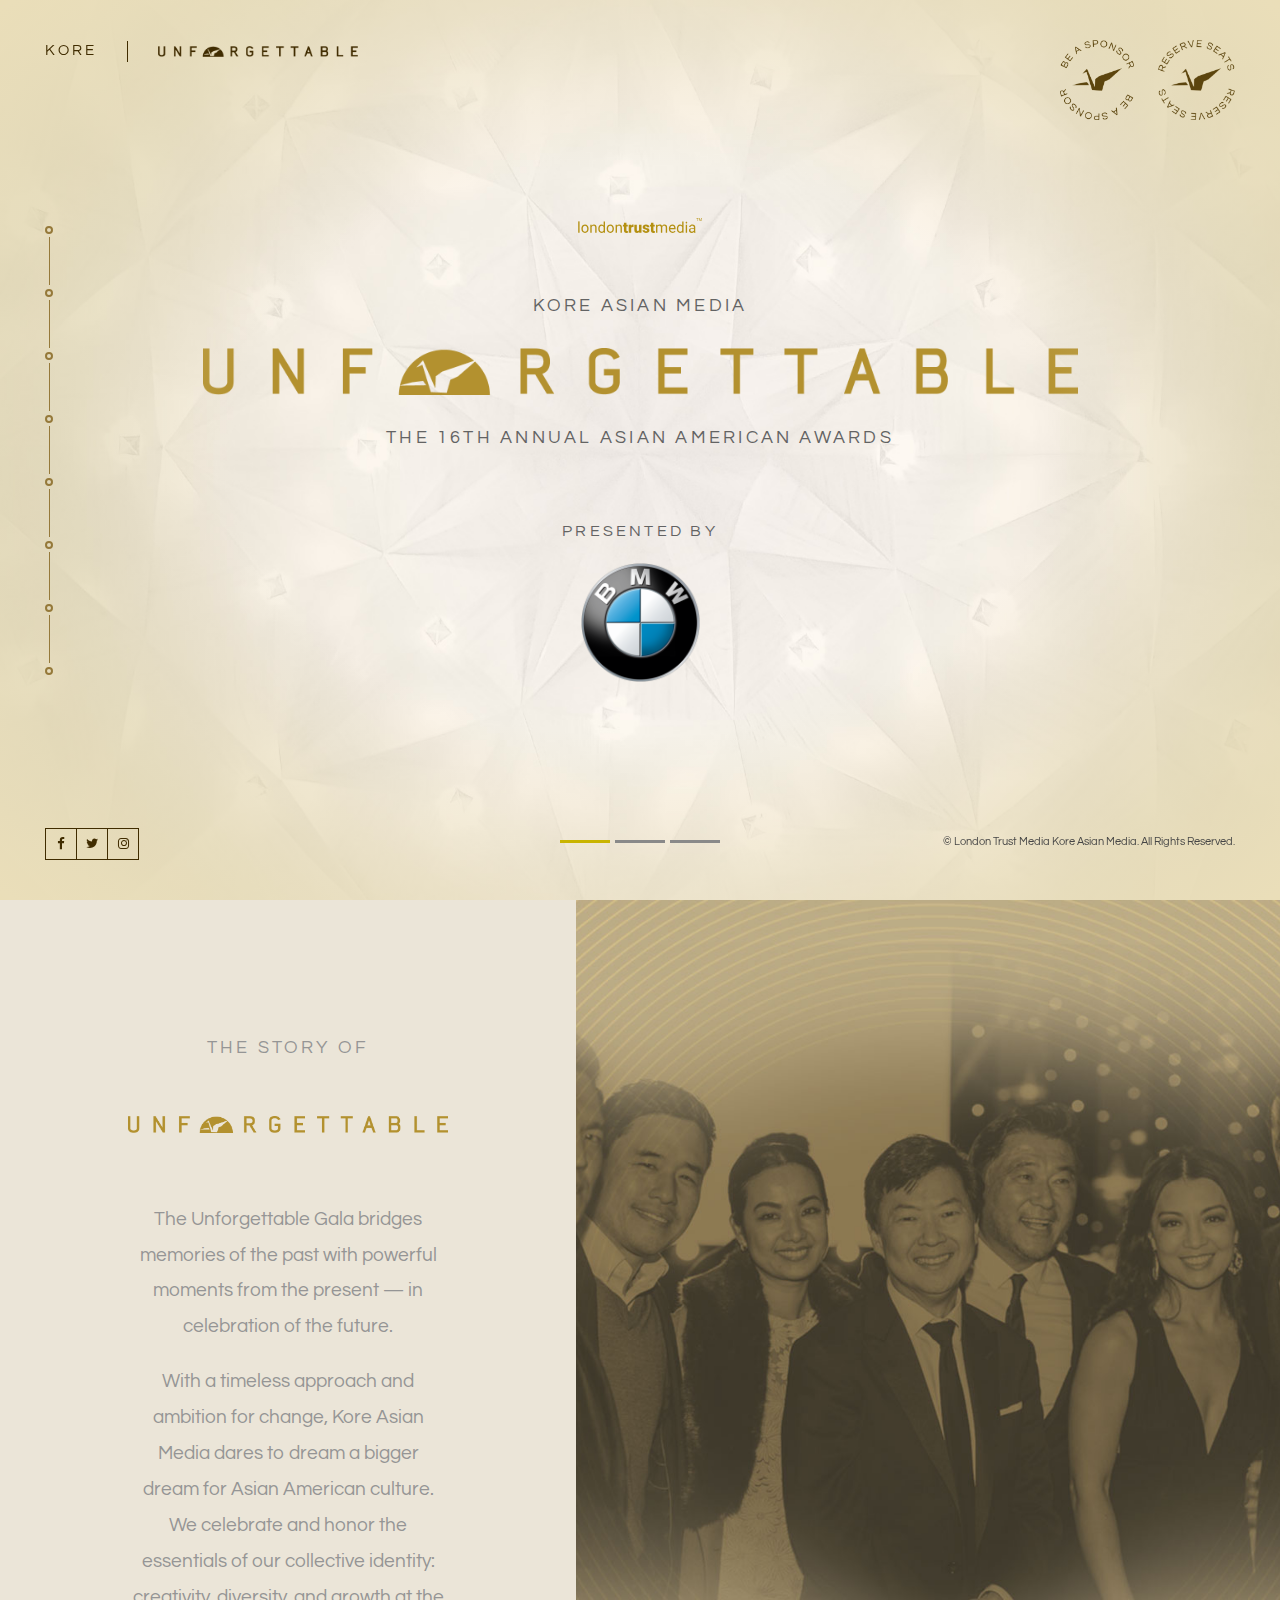
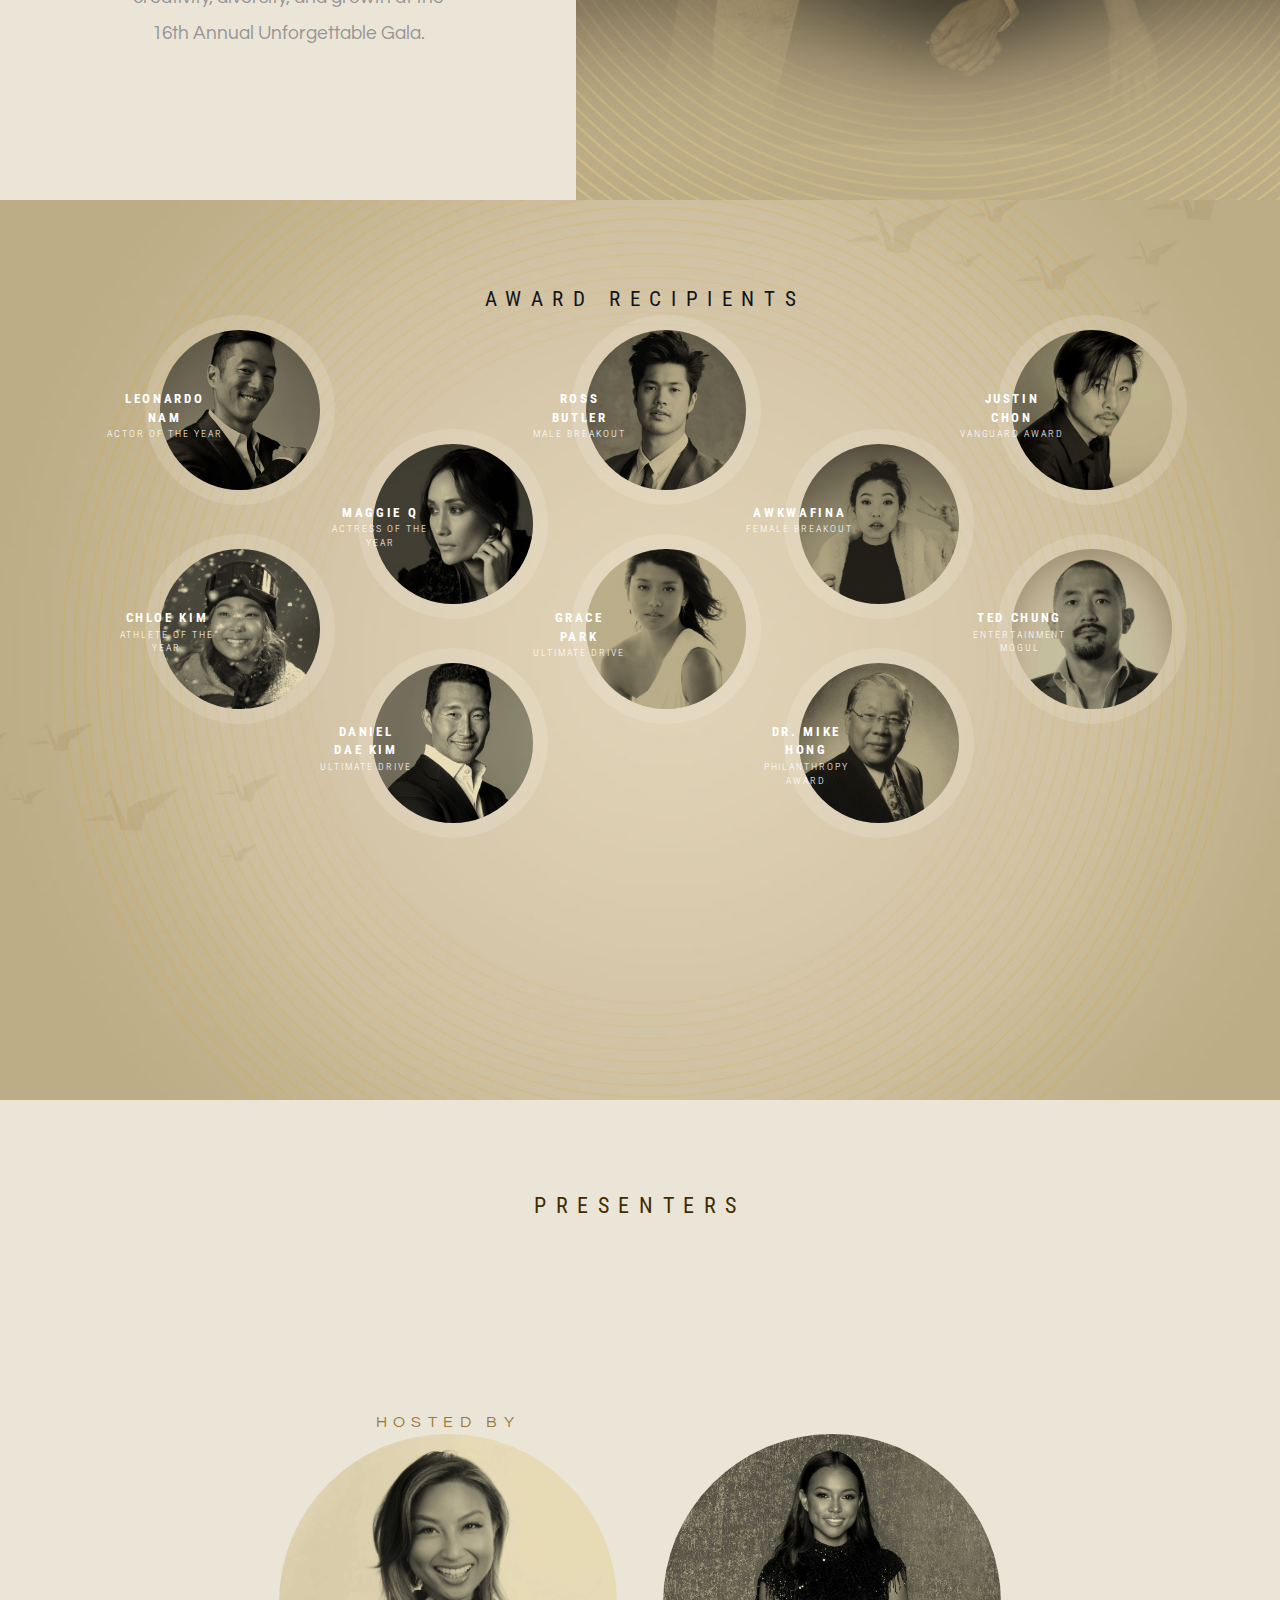
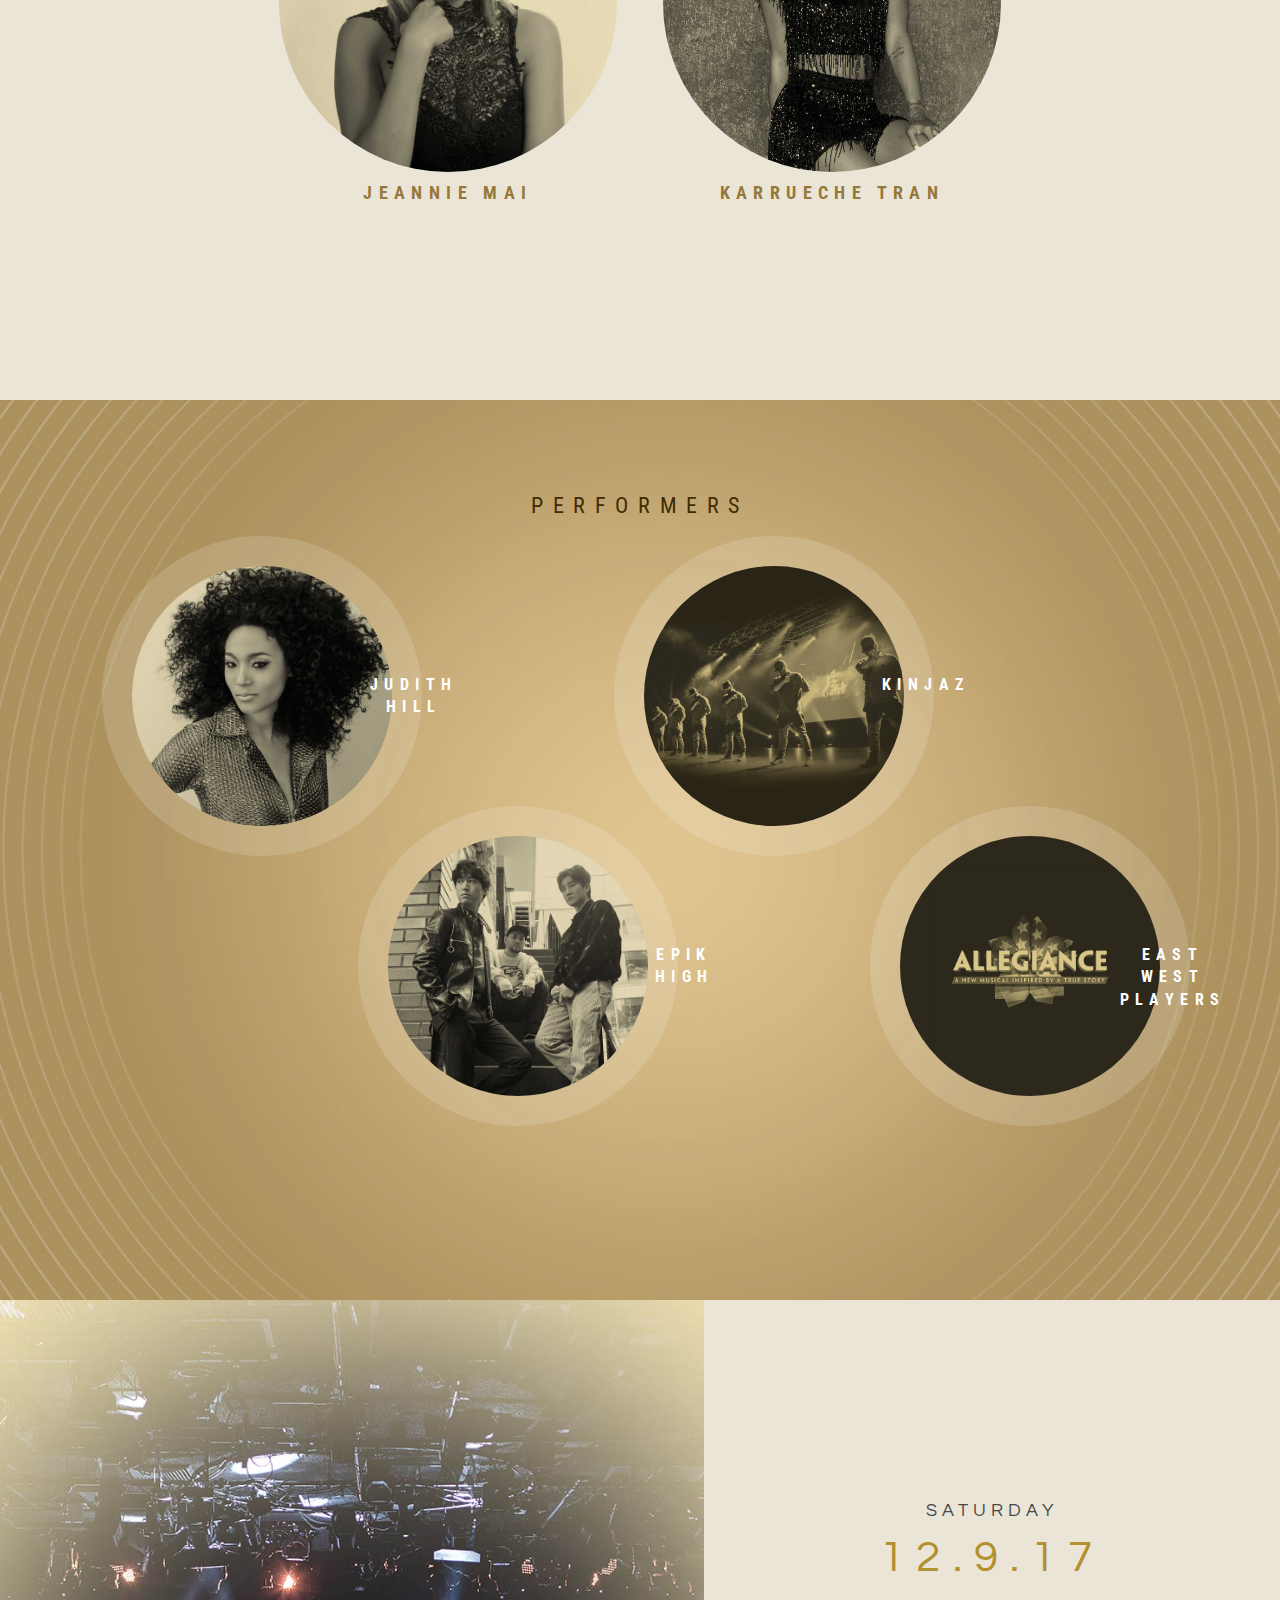
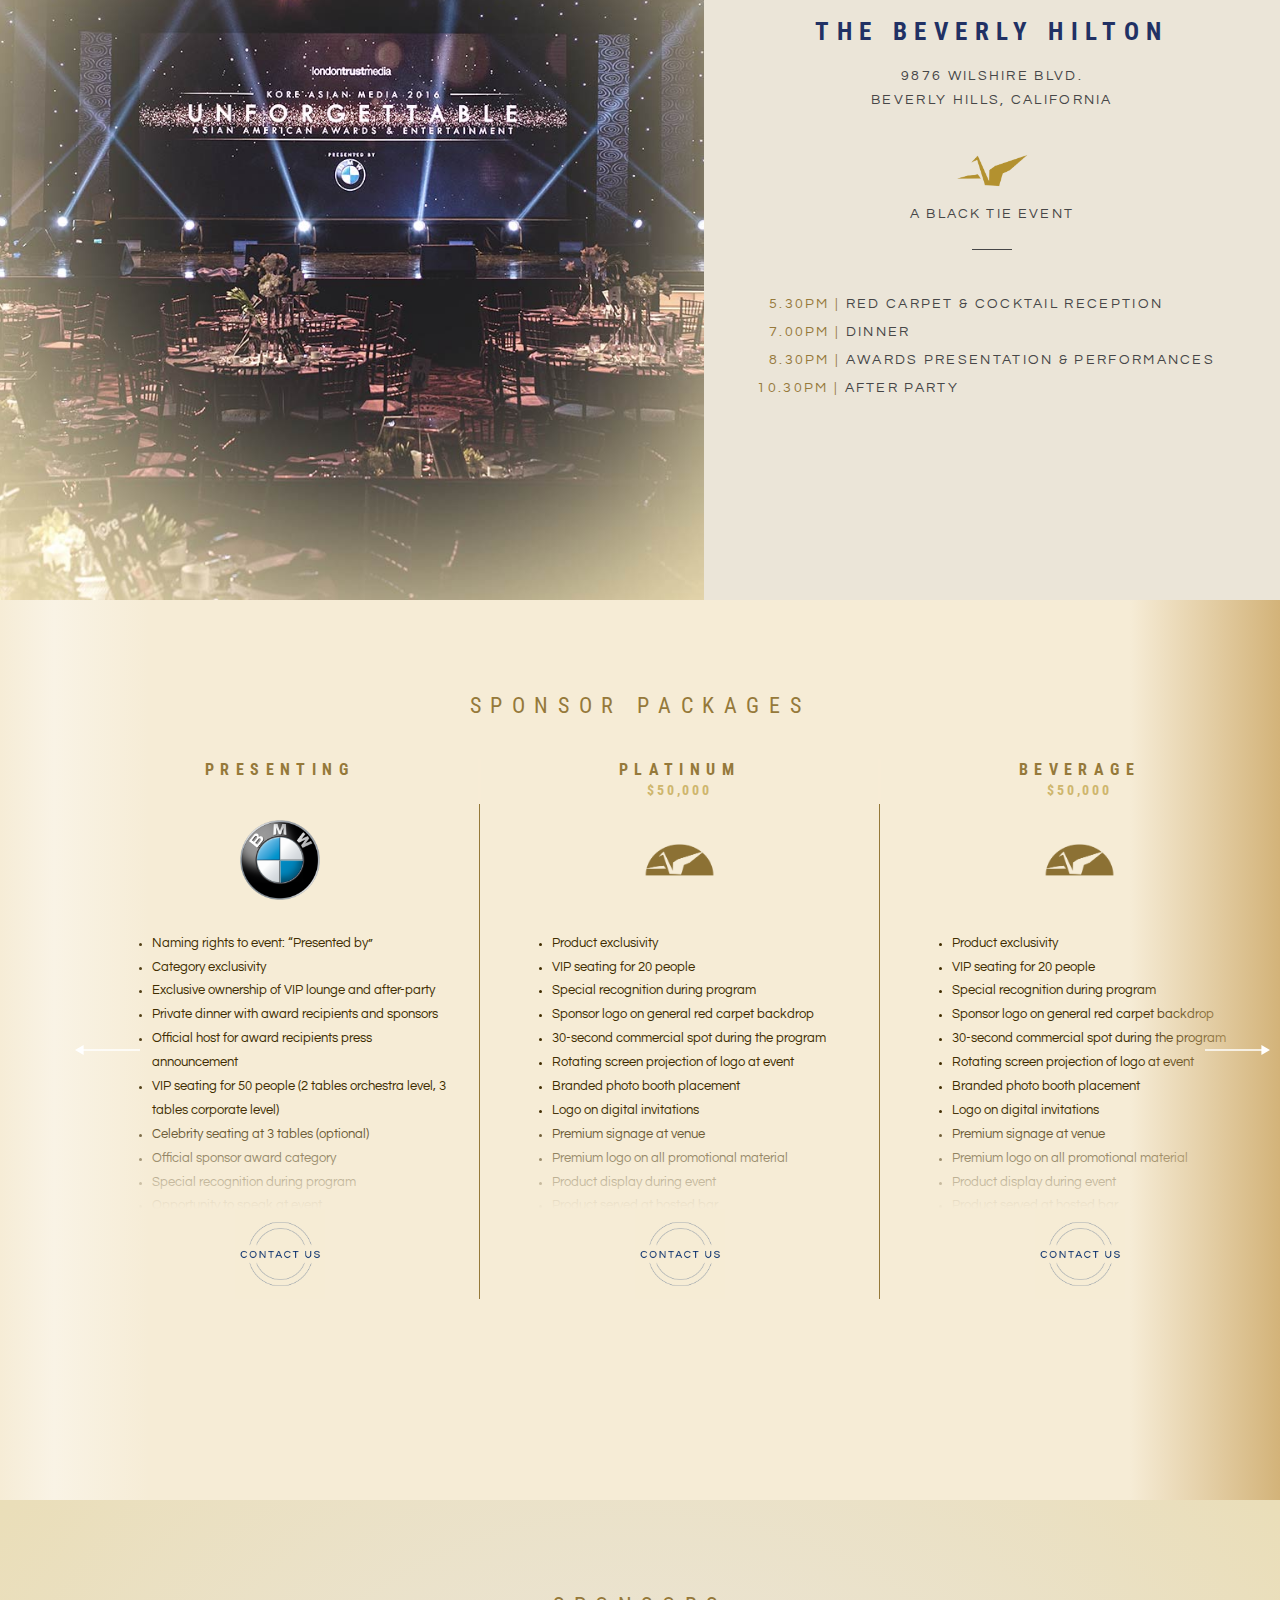
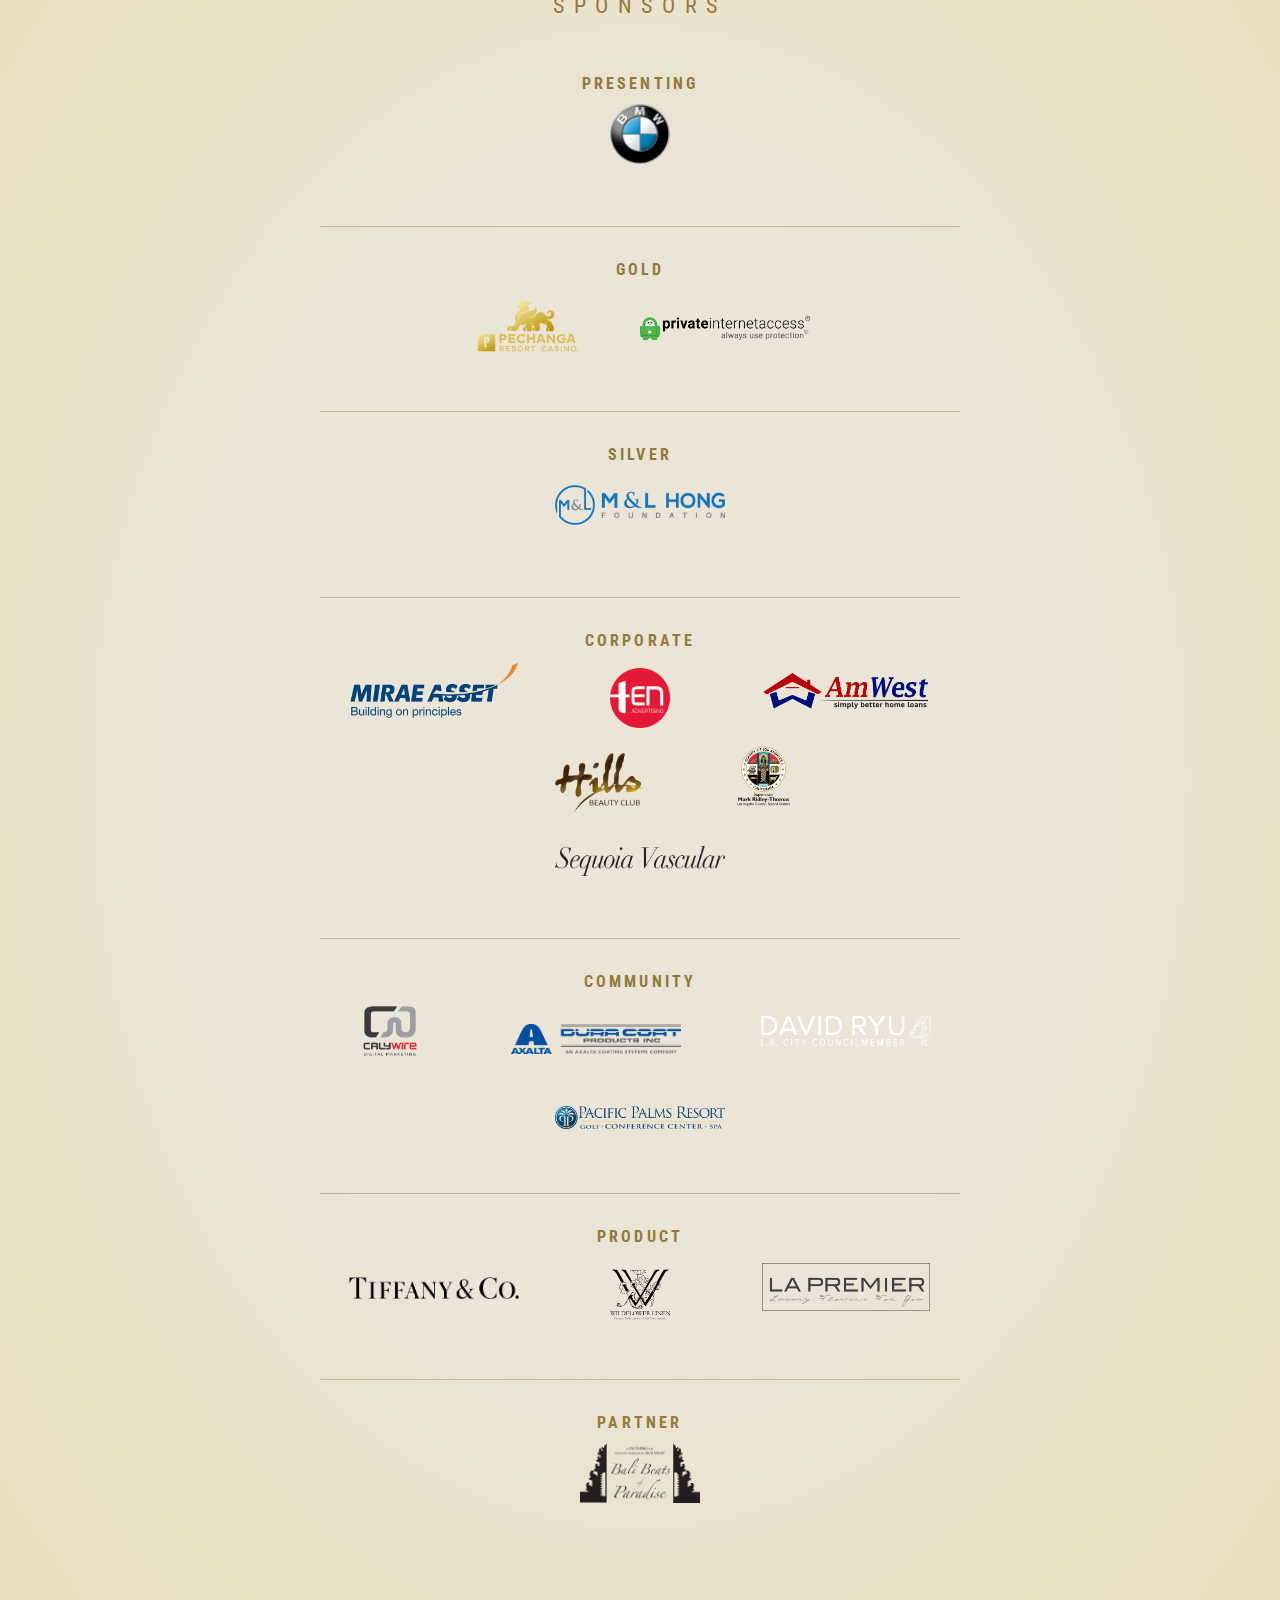
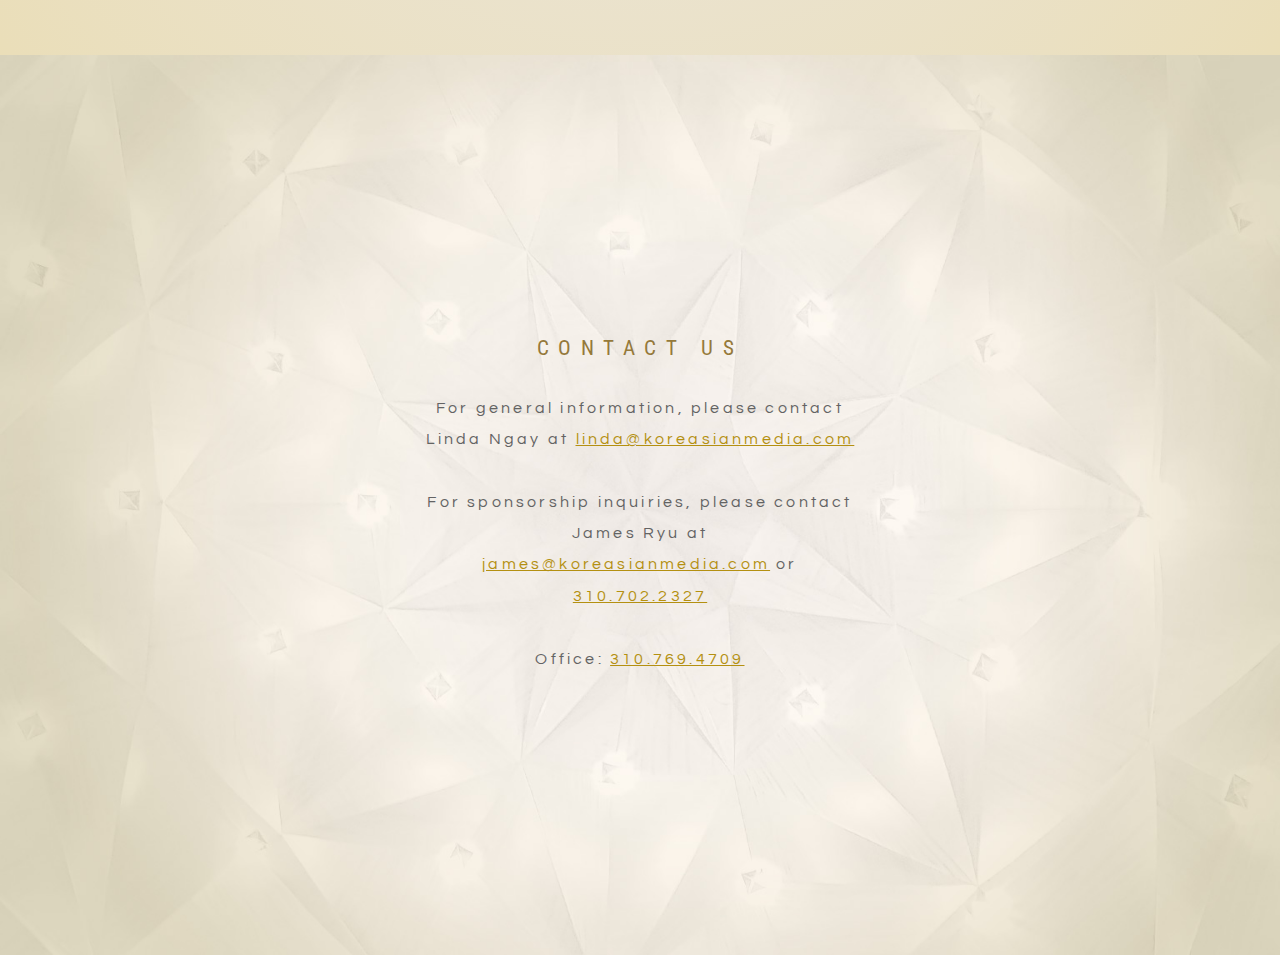
==== commit a23b745e: "made adjustments to design on recipients, performers, etc." ====
--- a/index.html
+++ b/index.html
@@ -102,9 +102,9 @@
         </header>
             
         <section class="hero" data-section-name="hero">
-            <!-- Slider main container -->
-            <div class="swiper-container">
-                <!-- Additional required wrapper -->
+
+            <div class="swiper-container hero-swiper">
+
                 <div class="swiper-wrapper">
                     <!-- Slides -->
                     <div class="swiper-slide" style="background-image: url('img/backgrounds/hero1.jpg');">
@@ -122,22 +122,19 @@
                                 <img src="img/LOGOS/BMW.png" alt="BMW">
                             </div>
                         </div>
-                    </div>
-                    <div class="swiper-slide" style="background-image: url('img/backgrounds/hero5.jpg');">
-                    </div>
-                    <div class="swiper-slide" style="background-image: url('img/backgrounds/hero6.jpg');">
-                    </div>
-                    <div class="swiper-slide" style="background-image: url('img/backgrounds/hero7.jpg');">
+                        <div class="gradient_mask"></div>
                     </div>
                     <div class="swiper-slide">
-                        <iframe width="100%" height="100%" src="https://www.youtube.com/embed/SDelSdmXiHs?rel=0&amp;controls=0&amp;showinfo=0" frameborder="0" allowfullscreen></iframe>
+                        <iframe width="100%" height="100%" src="https://www.youtube.com/embed/Z6HUTxSq2fk?rel=0&amp;controls=0&amp;showinfo=0" frameborder="0" allowfullscreen></iframe>
+                    </div>
+                    <div class="swiper-slide" style="background-image: url('img/backgrounds/UNFO_SLIDE_2_1920.jpg');">
+                        <div class="gradient_mask"></div>
                     </div>
                 </div>
                 <!-- If we need pagination -->
                 <div class="swiper-pagination"></div>
             </div>
-            <div class="gradient_mask"></div>
-
+            <!-- <div class="gradient_mask"></div> -->
         </section>
 
         <section class="about" data-section-name="about">
@@ -155,10 +152,7 @@
         </section>
 
         <section class="recipients people" data-section-name="recipients">
-            <h1 class="desktopTitle">
-                <span>A</span><span>w</span><span>a</span><span>r</span><span>d</span><span>&nbsp;</span><span>R</span><span>e</span><span>c</span><span>i</span><span>p</span><span>i</span><span>e</span><span>n</span><span>t</span><span>s</span>
-            </h1>
-            <h1 class="mobileTitle">
+            <h1>
                 Award Recipients
             </h1>
             <div>
@@ -166,20 +160,26 @@
                     <div class="bgimg" style="background-image: url('img/HEADSHOTS/RECIPIENTS/LEONAM.jpg')"></div>
                     <div class="name">Leonardo<br /> Nam<div>Actor of the Year</div></div>
                 </div>
+                <div class="recipient" data-person="maggieq">
+                    <div class="bgimg" style="background-image: url('img/HEADSHOTS/RECIPIENTS/MAGGIEQ.jpg')"></div>
+                    <div class="name">Maggie Q<div>Actress of the Year</div></div>
+                </div>
+                <div class="recipient" data-person="rossbutler">
+                    <div class="bgimg" style="background-image: url('img/HEADSHOTS/RECIPIENTS/ROSSBUTLER.jpg')"></div>
+                    <div class="name">Ross<br /> Butler<div>Male Breakout</div></div>
+                </div>
+                <div class="recipient" data-person="awkwafina">
+                    <div class="bgimg" style="background-image: url('img/HEADSHOTS/RECIPIENTS/AWKQUAFINA.jpg')"></div>
+                    <div class="name">Awkwafina<div>Female Breakout</div></div>
+                </div>
                 <div class="recipient" data-person="justinchon">
                     <div class="bgimg" style="background-image: url('img/HEADSHOTS/RECIPIENTS/JUSTINCHON.jpg')"></div>
                     <div class="name">Justin<br /> Chon<div>Vanguard Award</div></div>
                 </div>
-                <div class="recipient" data-person="awkwafina">
-                    <div class="bgimg" style="background-image: url('img/HEADSHOTS/RECIPIENTS/AWKQUAFINA.jpg')"></div>
-                    <div class="name">Awkwafina<div>Female Breakout</div></div>
-                </div>
-                <div class="recipient" data-person="rossbutler">
-                    <div class="bgimg" style="background-image: url('img/HEADSHOTS/RECIPIENTS/ROSSBUTLER.jpg')"></div>
-                    <div class="name">Ross<br /> Butler<div>Male Breakout</div></div>
-                </div>
-            </div>
-            <div>
+                <div class="recipient" data-person="chloekim">
+                    <div class="bgimg" style="background-image: url('img/HEADSHOTS/RECIPIENTS/CHLOEKIM.jpg')"></div>
+                    <div class="name">Chloe Kim<div>Athlete of the Year</div></div>
+                </div>
                 <div class="recipient" data-person="danieldaekim">
                     <div class="bgimg" style="background-image: url('img/HEADSHOTS/RECIPIENTS/DANIELDAEKIM.jpg')"></div>
                     <div class="name">Daniel<br /> Dae Kim<div>Ultimate Drive</div></div>
@@ -192,11 +192,29 @@
                     <div class="bgimg" style="background-image: url('img/HEADSHOTS/RECIPIENTS/DRHONG.jpg')"></div>
                     <div class="name">Dr. Mike<br /> Hong<div>Philanthropy Award</div></div>
                 </div>
+                <div class="recipient" data-person="tedchung">
+                    <div class="bgimg" style="background-image: url('img/HEADSHOTS/RECIPIENTS/TEDCHUNG.jpg')"></div>
+                    <div class="name">Ted Chung<div>Entertainment Mogul</div></div>
+                </div>
+            </div>
+            <!-- <div>
+                <div class="recipient" data-person="danieldaekim">
+                    <div class="bgimg" style="background-image: url('img/HEADSHOTS/RECIPIENTS/DANIELDAEKIM.jpg')"></div>
+                    <div class="name">Daniel<br /> Dae Kim<div>Ultimate Drive</div></div>
+                </div>
+                <div class="recipient" data-person="gracepark">
+                    <div class="bgimg" style="background-image: url('img/HEADSHOTS/RECIPIENTS/GRACEPARK.jpg')"></div>
+                    <div class="name">Grace<br /> Park<div>Ultimate Drive</div></div>
+                </div>
+                <div class="recipient" data-person="drhong">
+                    <div class="bgimg" style="background-image: url('img/HEADSHOTS/RECIPIENTS/DRHONG.jpg')"></div>
+                    <div class="name">Dr. Mike<br /> Hong<div>Philanthropy Award</div></div>
+                </div>
                 <div class="recipient" data-person="tba">
                     <div class="bgimg" style="background-image: url('img/HEADSHOTS/RECIPIENTS/TBA.jpg')"></div>
                     <div class="name">To Be<br /> Announced</div>
                 </div>
-            </div>
+            </div> -->
             <div class="modals">
                 <div id="leonam" class="modal">
                     <button class="close">
@@ -226,6 +244,84 @@
                         </div>
                     </div>
                 </div>
+                <div id="maggieq" class="modal">
+                    <button class="close">
+                        <div class="l1"></div>
+                        <div class="l2"></div>
+                    </button>
+                    <div>
+                        <div class="recipient">
+                            <div class="bgimg" style="background-image: url('img/HEADSHOTS/RECIPIENTS/MAGGIEQ.jpg')"></div>
+                            <div class="name">Maggie Q</div>
+                            <div class="title">Actress of the Year</div>
+                        </div>
+                    </div>
+                    <div>
+                        <div class="bio">
+                            <div class="bio-scroll">
+                                <p>Maggie Q stars as F.B.I Agent Hannah Wells on ABC’s hit drama “Designated Survivor,” currently in its second season. </p>
+ 
+                                <p>Maggie Q starred opposite Dylan McDermott on CBS’ drama thriller series “Stalker.” Best known for her role on CW’s successful action series “Nikita,” where for four seasons, “Nikita” chronicled the story of a rogue assassin (played by Maggie Q) who returns to take down the secret organization that trained her.</p>
+                                 
+                                <p>In March 2014, Maggie starred as Tori in Summit Entertainment’s box office hit “Divergent,” alongside Shailene Woodley and Theo James, and returned in “Allegiant” which was released in March of 2016.</p>
+                                 
+                                <p>Maggie also starred in the independent cyber thriller “Jekyll Island,” alongside Minnie Driver, Dianna Agron and Ed Westwick.  Additional film credits include “Mission Impossible III,” “Live Free or Die Hard,” “Decpetion,” “New York, I Love You,” “Balls of Fury,” “House of Harmony,” “Rush Hour 2,” “The Warrior and the Wolf” and Daniel Lee’s “Three Kingdoms: Resurrection of the Dragon,” “Dragon Squad,” “Naked Weapon” and “Gen-X Cops2: Metal Mayhem.</p>    
+                                 
+                                <p>Maggie Q is a native of Honolulu, Hawaii. She is an animal and human rights activist through her support of programs such as PETA, Best Friends, WildAid, Kageno and the Washington D.C. based PCRM (Physicians Committee for Responsible Medicine).</p> 
+                            </div>
+                        </div>
+                    </div>
+                </div>
+                <div id="rossbutler" class="modal">
+                    <button class="close">
+                        <div class="l1"></div>
+                        <div class="l2"></div>
+                    </button>
+                    <div>
+                        <div class="recipient">
+                            <div class="bgimg" style="background-image: url('img/HEADSHOTS/RECIPIENTS/ROSSBUTLER.jpg')"></div>
+                            <div class="name">Ross Butler</div>
+                            <div class="title">Male Breakout</div>
+                        </div>
+                    </div>
+                    <div>
+                        <div class="bio">
+                            <div class="bio-scroll">
+                                <p>
+                                    Ross Butler is emerging as a prominent player in Hollywood’s next generation. Variety Magazine named him one of 10 TV Stars to Watch in 2017. Butler currently portrays the popular basketball jock, Zach Dempsey in the binge-worthy Netflix series, “13 Reasons Why”. This high school drama-mystery has become one of the most watched shows of all time for the live streaming conglomerate and became the most tweeted show of 2017. Butler’s dedication to his craft and urge to break free from typecasting has earned him extraordinary praise and created a much bigger conversation about Asian Americans in diversity.
+                                </p>
+                                <p>
+                                    Butler first began his acting career in 2010, when he left his path toward chemical engineering at Ohio State University for a life in front of the camera. He made his acting debut opposite, Zendaya, on Disney Channel’s “K.C. Undercover,” and the Disney’s smash hit “Teen Beach 2,” MTV’s most watched series and cult classic, “Teen Wolf,” and most recently as Reggie Mantle in The CW’s critically acclaimed series, “Riverdale.”
+                                </p>
+                            </div>
+                        </div>
+                    </div>
+                </div>
+                <div id="awkwafina" class="modal">
+                    <button class="close">
+                        <div class="l1"></div>
+                        <div class="l2"></div>
+                    </button>
+                    <div>
+                        <div class="recipient">
+                            <div class="bgimg" style="background-image: url('img/HEADSHOTS/RECIPIENTS/AWKQUAFINA.jpg')"></div>
+                            <div class="name">Awkwafina</div>
+                            <div class="title">Female Breakout</div>
+                        </div>
+                    </div>
+                    <div>
+                        <div class="bio">
+                            <div class="bio-scroll">
+                                <p>
+                                    Nora Lum, known by the moniker, Awkwafina, is a rapper, comedian, television host and actress from New York City. Born to a South Korean mother and Chinese-American father, she was raised primarily by her grandmother in Forest Hills, Queens where she attended LaGuardia High School of Music &amp; Art for the trumpet. 
+                                </p>
+                                <p>
+                                    Awkwafina is best known for her breakout single and music video “My Vag,” which went viral on YouTube in 2012. After self-producing and releasing her first album “Yellow Ranger” in 2014, she was added to the cast of MTV's “Girl Code” and “Girl Code Live.” Later that year, she began filming the first season of her web series “Tawk,” which was named an Official Honoree in the 2016 Webby Awards. She was cast in her first film later that year with Seth Rogen and Zac Efron in “Neighbors 2: Sorority Rising.” The part led to roles in three more films, including a lead role in the highly-anticipated summer blockbuster Ocean's 8, alongside Sandra Bullock, Cate Blanchett, Rihanna and others. Last spring, she was added to the cast of "Crazy Rich Asians" as the part of Peik Lin. 
+                                </p>
+                            </div>
+                        </div>
+                    </div>
+                </div>
                 <div id="justinchon" class="modal">
                     <button class="close">
                         <div class="l1"></div>
@@ -251,52 +347,34 @@
                         </div>
                     </div>
                 </div>
-                <div id="rossbutler" class="modal">
-                    <button class="close">
-                        <div class="l1"></div>
-                        <div class="l2"></div>
-                    </button>
-                    <div>
-                        <div class="recipient">
-                            <div class="bgimg" style="background-image: url('img/HEADSHOTS/RECIPIENTS/ROSSBUTLER.jpg')"></div>
-                            <div class="name">Ross Butler</div>
-                            <div class="title">Male Breakout</div>
-                        </div>
-                    </div>
-                    <div>
-                        <div class="bio">
-                            <div class="bio-scroll">
-                                <p>
-                                    Ross Butler is emerging as a prominent player in Hollywood’s next generation. Variety Magazine named him one of 10 TV Stars to Watch in 2017. Butler currently portrays the popular basketball jock, Zach Dempsey in the binge-worthy Netflix series, “13 Reasons Why”. This high school drama-mystery has become one of the most watched shows of all time for the live streaming conglomerate and became the most tweeted show of 2017. Butler’s dedication to his craft and urge to break free from typecasting has earned him extraordinary praise and created a much bigger conversation about Asian Americans in diversity.
-                                </p>
-                                <p>
-                                    Butler first began his acting career in 2010, when he left his path toward chemical engineering at Ohio State University for a life in front of the camera. He made his acting debut opposite, Zendaya, on Disney Channel’s “K.C. Undercover,” and the Disney’s smash hit “Teen Beach 2,” MTV’s most watched series and cult classic, “Teen Wolf,” and most recently as Reggie Mantle in The CW’s critically acclaimed series, “Riverdale.”
-                                </p>
-                            </div>
-                        </div>
-                    </div>
-                </div>
-                <div id="awkwafina" class="modal">
-                    <button class="close">
-                        <div class="l1"></div>
-                        <div class="l2"></div>
-                    </button>
-                    <div>
-                        <div class="recipient">
-                            <div class="bgimg" style="background-image: url('img/HEADSHOTS/RECIPIENTS/AWKQUAFINA.jpg')"></div>
-                            <div class="name">Awkwafina</div>
-                            <div class="title">Female Breakout</div>
-                        </div>
-                    </div>
-                    <div>
-                        <div class="bio">
-                            <div class="bio-scroll">
-                                <p>
-                                    Nora Lum, known by the moniker, Awkwafina, is a rapper, comedian, television host and actress from New York City. Born to a South Korean mother and Chinese-American father, she was raised primarily by her grandmother in Forest Hills, Queens where she attended LaGuardia High School of Music &amp; Art for the trumpet. 
-                                </p>
-                                <p>
-                                    Awkwafina is best known for her breakout single and music video “My Vag,” which went viral on YouTube in 2012. After self-producing and releasing her first album “Yellow Ranger” in 2014, she was added to the cast of MTV's “Girl Code” and “Girl Code Live.” Later that year, she began filming the first season of her web series “Tawk,” which was named an Official Honoree in the 2016 Webby Awards. She was cast in her first film later that year with Seth Rogen and Zac Efron in “Neighbors 2: Sorority Rising.” The part led to roles in three more films, including a lead role in the highly-anticipated summer blockbuster Ocean's 8, alongside Sandra Bullock, Cate Blanchett, Rihanna and others. Last spring, she was added to the cast of "Crazy Rich Asians" as the part of Peik Lin. 
-                                </p>
+                <div id="chloekim" class="modal">
+                    <button class="close">
+                        <div class="l1"></div>
+                        <div class="l2"></div>
+                    </button>
+                    <div>
+                        <div class="recipient">
+                            <div class="bgimg" style="background-image: url('img/HEADSHOTS/RECIPIENTS/CHLOEKIM.jpg')"></div>
+                            <div class="name">Chloe Kim</div>
+                            <div class="title">Athlete of the Year</div>
+                        </div>
+                    </div>
+                    <div>
+                        <div class="bio">
+                            <div class="bio-scroll">
+                                <p>Chloe kicked off the 2016-17 season winning Gold medals at the Copper Grand Prix and LAAX Open, pushing her consecutive event win streak to eight. She went on to win Bronze at X Games and the first World Cup Crystal Globe of her career. Chloe finished the season defending her Gold medal at the Burton US Open, cementing her status as the top female halfpipe rider in the world heading into the 2018 Olympics.</p>
+
+                                <p>During the 2015-16 season, Chloe won six Gold and two Silver medals. Chloe season highlights included defending her X Games Gold medal, becoming the first X Games athlete to win two Golds before the age of 16. Chloe continued to break new ground in women’s snowboarding, becoming the first woman to land back-to-back 1080s and score a perfect 100.</p>
+
+                                <p>Chloe made history during the 2014-15 season when she became the youngest competitor (at 14 years old) to win a winter X Games Gold medal.</p>
+
+                                <p>2013-14 was Chloe’s breakout season. The year began with a Bronze medal at the Dew Tour and continued with Chloe grabbing Silver at X Games. She finished the season with another Silver at the Burton US Open – all at the age of 13.</p>
+
+                                <p>Chloe has had just as much success off of the mountain as she has had on it, being featured on Forbes 30 under 30 list in 2017, TIME’s 30 Most Influential Teens of 2016, and espnW’s 2015 IMPACT25 list. In addition, Chloe has been nominated for an ESPY, Kids Choice Sports Award, and two Laureus World Sports Awards.</p>
+
+                                <p>Chloe qualified to make the 2014 Olympic Halfpipe team, but due to her age and IOC rules, was unable to compete, setting up her debut on the Olympics stage in Korea in 2018. Chloe’s first tracks on a snowboard were at the age of four and she began competing when she was six. Chloe, whose parents emigrated from Korea, now lives in Los Angeles with her family.</p>
+
+                                <p>Photo Credit: Getty Sports.</p>
                             </div>
                         </div>
                     </div>
@@ -367,6 +445,28 @@
                         </div>
                     </div>
                 </div>
+                <div id="tedchung" class="modal">
+                    <button class="close">
+                        <div class="l1"></div>
+                        <div class="l2"></div>
+                    </button>
+                    <div>
+                        <div class="recipient">
+                            <div class="bgimg" style="background-image: url('img/HEADSHOTS/RECIPIENTS/TEDCHUNG.jpg')"></div>
+                            <div class="name">Ted Chung</div>
+                            <div class="title">Entertainment Mogul</div>
+                        </div>
+                    </div>
+                    <div>
+                        <div class="bio">
+                            <div class="bio-scroll">
+                                <p>Ted Chung is a music industry institution. Since 1999, he has judiciously helmed Snoop’s creative and prolific career. Chung has also successfully launched profitable media companies, marketing agencies, and entertainment ventures. All along the way, he has exhibited a flair for street-level grassroots marketing. “I started out DJ’ing and producing music in high school, which led me to the business side: I began meeting guys who represented and promoted music to DJs, and they introduced me to the world of street-team marketing,” Chung recently told "Billboard Magazine."</p>
+
+                                <p>A native of Palos Verdes, California, Chung is the son of Korean immigrants and graduated from the Wharton School of Business at the University of Pennsylvania with a specialization in Entertainment Marketing. He and his cousin Seung Chung co-founded the Cashmere Agency in a borrowed one-room office in 1998. Soon after, he started Stampede Management with Snoop as his longtime client. Cashmere Agency and Stampede Management is now generously housed in an enormous warehouse space in Playa del Rey with plenty of space for their 40+ millennial staff to work their marketing magic on brands like Red Bull, Adidas, Netflix, E!, Sony Pictures and the Korean mobile-games company Com2uS.</p>
+                            </div>
+                        </div>
+                    </div>
+                </div>
                 <img class="carousel-controls next" src="img/BUTTONS/arrow-right.svg" alt="Next Recipient" />
                 <img class="carousel-controls previous" src="img/BUTTONS/arrow-left.svg" alt="Previous Recipient" />
             </div>
@@ -375,15 +475,39 @@
         <section class="presenters people" data-section-name="presenters">
             <h1>Presenters</h1>
             <div class="presenter-container">
+                <div class="presenter" data-person="jeanniemai">
+                    <div class="image">
+                        <img src="img/HEADSHOTS/PRESENTERS/JEANNIEMAI.jpg" alt="Jeannie Mai">
+                    </div>
+                    <div class="host">
+                        Hosted By
+                    </div>
+                    <div class="name">
+                        Jeannie Mai
+                    </div>
+                </div>
+                <div class="presenter" data-person="karruechetran">
+                    <div class="image">
+                        <img src="img/HEADSHOTS/PRESENTERS/KARRUECHETRAN.jpg" alt="">
+                    </div>
+                    <div class="name">
+                        Karrueche Tran
+                    </div>
+                </div>
+                <!-- <div class="presenter" data-person="tokimonsta">
+                    <div class="image">
+                        <img src="img/HEADSHOTS/PRESENTERS/TOKIMONSTA.jpg" alt="">
+                    </div>
+                    <div class="name">
+                        Rich Chigga
+                    </div>
+                </div>
                 <div class="presenter" data-person="tokimonsta">
                     <div class="image">
                         <img src="img/HEADSHOTS/PRESENTERS/TOKIMONSTA.jpg" alt="">
                     </div>
-                    <div class="host">
-                        Hosted By
-                    </div>
                     <div class="name">
-                        Jeannie Mai
+                        David Choe
                     </div>
                 </div>
                 <div class="presenter" data-person="tokimonsta">
@@ -391,7 +515,7 @@
                         <img src="img/HEADSHOTS/PRESENTERS/TOKIMONSTA.jpg" alt="">
                     </div>
                     <div class="name">
-                        Tokimonsta
+                        Dumbfoundead
                     </div>
                 </div>
                 <div class="presenter" data-person="tokimonsta">
@@ -399,7 +523,7 @@
                         <img src="img/HEADSHOTS/PRESENTERS/TOKIMONSTA.jpg" alt="">
                     </div>
                     <div class="name">
-                        Rich Chigga
+                        Wong Fu Productions
                     </div>
                 </div>
                 <div class="presenter" data-person="tokimonsta">
@@ -407,7 +531,7 @@
                         <img src="img/HEADSHOTS/PRESENTERS/TOKIMONSTA.jpg" alt="">
                     </div>
                     <div class="name">
-                        David Choe
+                        Jeannie Mai
                     </div>
                 </div>
                 <div class="presenter" data-person="tokimonsta">
@@ -415,7 +539,7 @@
                         <img src="img/HEADSHOTS/PRESENTERS/TOKIMONSTA.jpg" alt="">
                     </div>
                     <div class="name">
-                        Dumbfoundead
+                        Tokimonsta
                     </div>
                 </div>
                 <div class="presenter" data-person="tokimonsta">
@@ -423,7 +547,7 @@
                         <img src="img/HEADSHOTS/PRESENTERS/TOKIMONSTA.jpg" alt="">
                     </div>
                     <div class="name">
-                        Wong Fu Productions
+                        David Choe
                     </div>
                 </div>
                 <div class="presenter" data-person="tokimonsta">
@@ -431,59 +555,70 @@
                         <img src="img/HEADSHOTS/PRESENTERS/TOKIMONSTA.jpg" alt="">
                     </div>
                     <div class="name">
-                        Jeannie Mai
-                    </div>
-                </div>
-                <div class="presenter" data-person="tokimonsta">
-                    <div class="image">
-                        <img src="img/HEADSHOTS/PRESENTERS/TOKIMONSTA.jpg" alt="">
-                    </div>
-                    <div class="name">
-                        Tokimonsta
-                    </div>
-                </div>
-                <div class="presenter" data-person="tokimonsta">
-                    <div class="image">
-                        <img src="img/HEADSHOTS/PRESENTERS/TOKIMONSTA.jpg" alt="">
-                    </div>
-                    <div class="name">
-                        David Choe
-                    </div>
-                </div>
-                <div class="presenter" data-person="tokimonsta">
-                    <div class="image">
-                        <img src="img/HEADSHOTS/PRESENTERS/TOKIMONSTA.jpg" alt="">
-                    </div>
-                    <div class="name">
                         Dumbfoundead
                     </div>
-                </div>
+                </div> -->
             </div>
             <div class="modals">
-                <div id="tokimonsta" class="modal">
-                    <button class="close">
-                        <div class="l1"></div>
-                        <div class="l2"></div>
-                    </button>
-                    <div>
-                        <div class="recipient">
-                            <div class="bgimg" style="background-image: url('img/HEADSHOTS/PRESENTERS/TOKIMONSTA.jpg')"></div>
-                            <div class="name">Tokimonsta</div>
-                            <div class="title">Actor of the Year</div>
-                        </div>
-                    </div>
-                    <div>
-                        <div class="bio">
-                            <div class="bio-scroll">
-                                <p>
-                                    Leonardo Nam has gained global fans through his role as the lab technician Felix Lutz on the critically acclaimed, award-winning HBO series “Westworld.” Based on the original 1973 Michael Crichton film of the same name, the series brings to life a futuristic amusement park intended for rich vacationers populated by robotic “hosts,” ultimately indulging their wildest fantasies and desires. “Westworld” premiered its first season in October 2016 and received a slew of highly esteemed nominations, including these accolades, which include: 2017 Golden Globe Awards: Best Television Series - Drama (nominated), 2017 SAG Awards: Outstanding Performance by an Ensemble in a Drama Series (nominated), 2016 Critics Choice Television Awards: Most Exciting New Series (won) and Best Drama Series (nominated), to name a few.
-                                </p>
-                                <p>
-                                    Nam is also working on a variety of additional projects including: a supporting role in the indie feature “Puberty” for Flying Lotus’ Brainfeeder Films opposite Abbie Cornish a supporting role in the new Netflix original film “Happy Anniversary” (written and directed by Jared Stern) and a guest star role on the new Comedy Central series “Hampton DeVille.”
-                                </p>
-                                <p>
-                                    Born in Argentina to Korean immigrant parents and raised in Sydney, Australia, Nam attended Sydney Technical High School and studied architecture at the University of New South Wales. To pursue his dream of becoming an actor, Leonardo moved to New York at 19. There he studied drama at the critically acclaimed HB Studio and also worked with the New York Public Theater/Shakespeare in the Park company and Sigourney Weaver and Jim Simpson’s The Bats Theater Company. His breakout role came in the Paramount comedy “The Perfect Score,” starring Scarlett Johansson, Chris Evans and Erika Christensen. Since then he has starred in a string of movies, namely “The Sisterhood of the Traveling Pants” 1 &amp; 2, “The Fast and the Furious: Tokyo Drift,” “Vantage Point,” “He’s Just Not That Into You,” “One for the Money,” and most recently in the Sam Raimi production “Murder of a Cat.”
-                                </p>
+                <div id="jeanniemai" class="modal">
+                    <button class="close">
+                        <div class="l1"></div>
+                        <div class="l2"></div>
+                    </button>
+                    <div>
+                        <div class="recipient">
+                            <div class="bgimg" style="background-image: url('img/HEADSHOTS/PRESENTERS/JEANNIEMAI.jpg')"></div>
+                            <div class="name">Jeannie Mai</div>
+                            <div class="title">Host</div>
+                        </div>
+                    </div>
+                    <div>
+                        <div class="bio">
+                            <div class="bio-scroll">
+                                <p>Jeannie Mai is a style expert, television personality and executive producer. Jeannie can be seen as one of four energetic co-host's on the Fox's Emmy Nominated talk show “The Real.” Bringing her sassy personality and her style expertise to the forefront Jeannie has been a recurring fashion correspondent for many popular shows such as “Today Show,” “Entertainment Tonight,” “Insider” and “E! News.” Mai will also be joining TBS’ “Snoop Dogg Presents Joker’s Wild” as ‘Lady Luck,’ assisting both Snoop Dogg and the contestants on the popular game show. It has always been Jeannie's mission to inspire and empower women, recently, Jeannie was honored by Ciroc, Variety and WWD Magazine as one of their 2016 Women of Empowerment. She recently executive produced “Stopping Traffic: The Movement to End Sex Trafficking,” a documentary that investigates the international crisis of human sex trafficking from a deeply personal point of view.</p>
+
+                                <p>Television personality, executive producer and style maven Jeannie Mai brings her energetic and infectious personality into homes across America every day as the co-host of the daytime syndicated talk show “The Real.” Now in its fourth season, “The Real” airs live on Fox and is broadcast on BET. Emmy-nominated for Outstanding Talk Show, Jeannie along with three other bold, diverse and outspoken hosts reflect the home audience by unapologetically saying what real women are actually thinking. Jeannie’s unique perspectives are brought to life through candid conversations about topics ranging from her own personal life to daily news headlines to beauty, fashion and relationships.</p>
+
+                                <p>Prior to “The Real,” Jeannie was known as the sassy host of Style Network’s Emmy-nominated show “How Do I Look?” where she utilized her cheeky sense of humor to boost the self-esteem and life goals of women through their style choices. With a vision to empower women worldwide, she brought the success of this American show overseas and is now the executive producer and host of the lively and heartfelt series, “How Do I Look? Asia.”</p>
+
+                                <p>In addition to her multiple hit television shows, Jeannie has been a recurring fashion correspondent for the “Today Show,” “Entertainment Tonight,” “Insider” and “E! News” where she served as the primary style authority for trend reports and popular awards show coverage. Other credits include hosting GSN’s retro futuristic, skill-based competition series “Steampunk'd” and co-hosting Style Network’s live late-night talk show “Style Pop,” keeping viewers up-to-date on the latest lifestyle trends in fashion, beauty and pop culture. Jeannie was the color commentator for NBC’s Miss USA and Miss Universe competitions along with the red carpet pre-shows for the Golden Globe Awards, Billboard Music Awards, Grammy’s and Oscars. She was also the resident fashion expert dramatically transforming contestants on NBC's hit series “The Biggest Loser,” “Asia's Next Top Model” and more. Before “How Do I Look?” Jeannie hosted several specials for Style Network including: “Go Fix Yourself,” “Dude,” “Where’s Your Style?” and “Lucky Shops,” in conjunction with Lucky magazine and their series “Tips Today” conjointly with the “Today Show” opposite Natalie Morales. Prior to her work with Style Network and NBC, Jeannie was part of the beauty squad on the hit TLC series “10 Years Younger” and also was one of the judges on the TLC reality series “Miss America: Reality Check.”</p>
+
+                                <p>Outside of her television career, Jeannie has been a brand ambassador for numerous companies including: Macy’s, Colgate, Yoplait, The Limited, Microsoft, Biogen, David’s Bridal, Ford, Avon, Splenda and Woolite. In the digital realm, Jeannie was the resident contributor to Perez Hilton’s fashion site Cocoperez.com. She hosted the first-ever stylist competition on YouTube Maker’s “The Next Style Star” and was the digital correspondent for NBC's “Fashion Star.” Her popularity on television and social media paved the way for Jeannie to become a frequent live event emcee for BeautyCon, which is America’s largest global beauty experience for millennials and digital content creators.</p>
+
+                                <p>Before becoming a television personality and household style expert, Jeannie was a celebrity makeup artist and stylist from San Jose, California. Throughout her career, she has worked with many celebrities including: Sarah Jessica Parker, Alicia Keys, Jennifer Aniston, Christina Aguilera and Kelly Osbourne. She premiered on the Emmy-nominated Asian American television magazine show “Stir.” After gaining attention for her spunky personality and knack for style, Jeannie became an entertainment reporter and producer of the WB’s “Daily Mixx” before moving to Los Angeles to host MTV’s “Granted” alongside Frankie Muniz. Her big break came when she was tapped to host “Character Fantasy” on USA Network and eventually became a regular correspondent for “Extra” alongside Mario Lopez.</p>
+
+                                <p>Jeannie has made it her mission to inspire women. She has received rave reviews as a speaker at events such as Maria Shriver’s The Women’s Conference on the main stage alongside Jane Fonda, Jessica Simpson and Donna Karan. Recently, Jeannie was honored by Ciroc, Variety and WWD Magazine as one of their 2016 Women of Empowerment.</p>
+
+                                <p>Jeannie’s passion to revolutionize women from the outside in stems from her psychology of style otherwise known as “Wearapy.” She defines Wearapy as her philosophy that personal style and wardrobe can have a transforming and healing effect on a woman’s confidence and mood. Rather than focusing on trends or labels, Jeannie teaches how this practice can lead to a more productive day and in turn a more fulfilling, purposeful life. </p>
+
+                                <p>Deeply committed to charities that advance women’s interests, Jeannie serves as a board member for organizations, such as Dress for Success and Same Sky, to build the business potential for women. As a first-generation daughter to immigrant Vietnamese and Chinese parents, Jeannie strives to give back to her homeland by frequently traveling to Asia to volunteer her time with inspiring organizations dedicated to helping those who are less fortunate. For the past five years, she has served as an advocate to fight human trafficking. Currently Jeannie is an ambassador for the Pacific Links Foundation, an organization committed to rescuing women and children from sex trafficking and modern-day slavery by providing employment and vocational opportunities. She is also an ambassador for Step Up whose mission is to propel girls from under-resourced communities to fulfill their potential by empowering them to become confident, college-bound, career-focused, and ready to join the next generation of professional women. Before that, she served as a missionary and ambassador to organizations such as Nightlight International, Not For Sale and Heartbeat Vietnam. </p>
+
+                                <p>Driven by the power of unity in community, Jeannie travels frequently and uses her social media and blog, (www.theJeannieMai.com), to engage her audience in her daily conversations about social causes, personal style, family, faith, love and life. She is committed to using her voice to celebrate the potential of others. As Jeannie says, "There will always be somebody who can't see your worth. Don't let it be you."</p>
+                            </div>
+                        </div>
+                    </div>
+                </div>
+                <div id="karruechetran" class="modal">
+                    <button class="close">
+                        <div class="l1"></div>
+                        <div class="l2"></div>
+                    </button>
+                    <div>
+                        <div class="recipient">
+                            <div class="bgimg" style="background-image: url('img/HEADSHOTS/PRESENTERS/KARRUECHETRAN.jpg')"></div>
+                            <div class="name">Karrueche Tran</div>
+                        </div>
+                    </div>
+                    <div>
+                        <div class="bio">
+                            <div class="bio-scroll">
+                                <p>Meet actress/model Karrueche Tran, one of Hollywood's most beloved starlets. Hailing from Los Angeles, Karrueche began her career in entertainment as a celebrity stylist.  With her sweet demeanor and exotic looks, Karrueche leaves a trail of fans and admirers everywhere she goes. It was only after a big break with BET in 2014 that Karrueche began her career as an actress. After a handful of indie film projects, Karrueche eventually got her big break when she was cast in TNT’s “CLAWS” which premiered this summer to rave reviews. </p>
+
+                                <p>Karrueche got her first taste of being in front of the camera when she hosted the BET Awards red carpet and multiple events during BET Weekend. The experience propelled Karrueche into additional opportunities with the BET family, hosting multiple 106 and Park episodes and BET specials. Over the past two years, Karrueche has continued to perfect her craft and continues to grow as an emerging actress with roles in the films “The Nice Guys”, “A Weekend with the Family”, “:Only for One Night”, and the SXSW award-winning horror film “Welcome to Willits”. Karrueche has also guest starred on the Centric hit series “Single Ladies” and the Emmy-winning series “The Bay.” In 2017, Karrueche co-starred in the Rashida Jones executive produced dramedy “CLAWS,” opposite Niecy Nash.  She also completed principal photography starring in Lionsgate’s HONORED.</p>
+
+                                <p>Karrueche has also had the opportunity to collaborate with some incredible brands including ColourPop, for the launch of her makeup collaboration KaePop, a line of high-end temporary tattoos with Tattify called K-INK, a capsule collection for festival season with This is a Love Song, as well as V/SUAL by Van Styles on a limited edition t-shirt line, which was exclusively sold at PacSun. Her love for fashion and beauty is complimented by her desire to give back through charity and philanthropic endeavors. "Helping those who are facing a challenge is extremely important to me. If you have an opportunity to lend a helping hand to someone in one way or another, you absolutely should."</p>
+
+                                <p>Philanthropy has always played a significant role in the young star’s life. Karrueche currently serves on the Board of Directors for The Environmental Media Association’s (EMA), a non-profit organization committed to providing urban school gardens that inspire students to make healthier food choices and have greater self-confidence and leadership skills. As a young EMA board member, Karrueche especially plays a big proponent in inspiring youth. She has donated her time and own investment to the Green My School Program through her ColourPop cosmetics line, as well as currently spearheading The Watt’s Garden Project.</p>
                             </div>
                         </div>
                     </div>
@@ -496,132 +631,116 @@
         <section class="performers people" data-section-name="performers">
             <h1>Performers</h1>
             <div>
-                <div class="recipient" data-person="boom">
-                    <div class="bgimg" style="background-image: url('img/HEADSHOTS/RECIPIENTS/LEONAM.jpg')"></div>
-                    <div class="name">Leonardo<br /> Nam</div>
-                </div>
-                <div class="recipient" data-person="zoom">
-                    <div class="bgimg" style="background-image: url('img/HEADSHOTS/RECIPIENTS/JUSTINCHON.jpg')"></div>
-                    <div class="name">Justin<br /> Chon</div>
-                </div>
-                <div class="recipient" data-person="room">
-                    <div class="bgimg" style="background-image: url('img/HEADSHOTS/RECIPIENTS/AWKQUAFINA.jpg')"></div>
-                    <div class="name">Awkwafina</div>
-                </div>
-                <div class="recipient" data-person="loom">
-                    <div class="bgimg" style="background-image: url('img/HEADSHOTS/RECIPIENTS/ROSSBUTLER.jpg')"></div>
-                    <div class="name">Ross<br /> Butler</div>
+                <div class="recipient" data-person="judithhill">
+                    <div class="bgimg" style="background-image: url('img/HEADSHOTS/PERFORMERS/JUDITHHILL.jpg')"></div>
+                    <div class="name">Judith<br /> Hill</div>
+                </div>
+                <div class="recipient" data-person="epikhigh">
+                    <div class="bgimg" style="background-image: url('img/HEADSHOTS/PERFORMERS/EPIKHIGH.jpg')"></div>
+                    <div class="name">Epik<br /> High</div>
+                </div>
+                <div class="recipient" data-person="kinjaz">
+                    <div class="bgimg" style="background-image: url('img/HEADSHOTS/PERFORMERS/KINJAZ.jpg')"></div>
+                    <div class="name">Kinjaz</div>
+                </div>
+                <div class="recipient" data-person="eastwestplayers">
+                    <div class="bgimg" style="background-image: url('img/HEADSHOTS/PERFORMERS/EWP.jpg')"></div>
+                    <div class="name">East<br /> West<br /> Players</div>
                 </div>
             </div>
             <div class="modals">
-                <div id="boom" class="modal">
-                    <button class="close">
-                        <div class="l1"></div>
-                        <div class="l2"></div>
-                    </button>
-                    <div>
-                        <div class="recipient">
-                            <div class="bgimg" style="background-image: url('img/HEADSHOTS/PRESENTERS/TOKIMONSTA.jpg')"></div>
-                            <div class="name">Tokimonsta</div>
-                            <div class="title">Actor of the Year</div>
-                        </div>
-                    </div>
-                    <div>
-                        <div class="bio">
-                            <div class="bio-scroll">
-                                <p>
-                                    Leonardo Nam has gained global fans through his role as the lab technician Felix Lutz on the critically acclaimed, award-winning HBO series “Westworld.” Based on the original 1973 Michael Crichton film of the same name, the series brings to life a futuristic amusement park intended for rich vacationers populated by robotic “hosts,” ultimately indulging their wildest fantasies and desires. “Westworld” premiered its first season in October 2016 and received a slew of highly esteemed nominations, including these accolades, which include: 2017 Golden Globe Awards: Best Television Series - Drama (nominated), 2017 SAG Awards: Outstanding Performance by an Ensemble in a Drama Series (nominated), 2016 Critics Choice Television Awards: Most Exciting New Series (won) and Best Drama Series (nominated), to name a few.
-                                </p>
-                                <p>
-                                    Nam is also working on a variety of additional projects including: a supporting role in the indie feature “Puberty” for Flying Lotus’ Brainfeeder Films opposite Abbie Cornish a supporting role in the new Netflix original film “Happy Anniversary” (written and directed by Jared Stern) and a guest star role on the new Comedy Central series “Hampton DeVille.”
-                                </p>
-                                <p>
-                                    Born in Argentina to Korean immigrant parents and raised in Sydney, Australia, Nam attended Sydney Technical High School and studied architecture at the University of New South Wales. To pursue his dream of becoming an actor, Leonardo moved to New York at 19. There he studied drama at the critically acclaimed HB Studio and also worked with the New York Public Theater/Shakespeare in the Park company and Sigourney Weaver and Jim Simpson’s The Bats Theater Company. His breakout role came in the Paramount comedy “The Perfect Score,” starring Scarlett Johansson, Chris Evans and Erika Christensen. Since then he has starred in a string of movies, namely “The Sisterhood of the Traveling Pants” 1 &amp; 2, “The Fast and the Furious: Tokyo Drift,” “Vantage Point,” “He’s Just Not That Into You,” “One for the Money,” and most recently in the Sam Raimi production “Murder of a Cat.”
-                                </p>
-                            </div>
-                        </div>
-                    </div>
-                </div>
-                <div id="zoom" class="modal">
-                    <button class="close">
-                        <div class="l1"></div>
-                        <div class="l2"></div>
-                    </button>
-                    <div>
-                        <div class="recipient">
-                            <div class="bgimg" style="background-image: url('img/HEADSHOTS/PRESENTERS/TOKIMONSTA.jpg')"></div>
-                            <div class="name">Tokimonsta</div>
-                            <div class="title">Actor of the Year</div>
-                        </div>
-                    </div>
-                    <div>
-                        <div class="bio">
-                            <div class="bio-scroll">
-                                <p>
-                                    Leonardo Nam has gained global fans through his role as the lab technician Felix Lutz on the critically acclaimed, award-winning HBO series “Westworld.” Based on the original 1973 Michael Crichton film of the same name, the series brings to life a futuristic amusement park intended for rich vacationers populated by robotic “hosts,” ultimately indulging their wildest fantasies and desires. “Westworld” premiered its first season in October 2016 and received a slew of highly esteemed nominations, including these accolades, which include: 2017 Golden Globe Awards: Best Television Series - Drama (nominated), 2017 SAG Awards: Outstanding Performance by an Ensemble in a Drama Series (nominated), 2016 Critics Choice Television Awards: Most Exciting New Series (won) and Best Drama Series (nominated), to name a few.
-                                </p>
-                                <p>
-                                    Nam is also working on a variety of additional projects including: a supporting role in the indie feature “Puberty” for Flying Lotus’ Brainfeeder Films opposite Abbie Cornish a supporting role in the new Netflix original film “Happy Anniversary” (written and directed by Jared Stern) and a guest star role on the new Comedy Central series “Hampton DeVille.”
-                                </p>
-                                <p>
-                                    Born in Argentina to Korean immigrant parents and raised in Sydney, Australia, Nam attended Sydney Technical High School and studied architecture at the University of New South Wales. To pursue his dream of becoming an actor, Leonardo moved to New York at 19. There he studied drama at the critically acclaimed HB Studio and also worked with the New York Public Theater/Shakespeare in the Park company and Sigourney Weaver and Jim Simpson’s The Bats Theater Company. His breakout role came in the Paramount comedy “The Perfect Score,” starring Scarlett Johansson, Chris Evans and Erika Christensen. Since then he has starred in a string of movies, namely “The Sisterhood of the Traveling Pants” 1 &amp; 2, “The Fast and the Furious: Tokyo Drift,” “Vantage Point,” “He’s Just Not That Into You,” “One for the Money,” and most recently in the Sam Raimi production “Murder of a Cat.”
-                                </p>
-                            </div>
-                        </div>
-                    </div>
-                </div>
-                <div id="room" class="modal">
-                    <button class="close">
-                        <div class="l1"></div>
-                        <div class="l2"></div>
-                    </button>
-                    <div>
-                        <div class="recipient">
-                            <div class="bgimg" style="background-image: url('img/HEADSHOTS/PRESENTERS/TOKIMONSTA.jpg')"></div>
-                            <div class="name">Tokimonsta</div>
-                            <div class="title">Actor of the Year</div>
-                        </div>
-                    </div>
-                    <div>
-                        <div class="bio">
-                            <div class="bio-scroll">
-                                <p>
-                                    Leonardo Nam has gained global fans through his role as the lab technician Felix Lutz on the critically acclaimed, award-winning HBO series “Westworld.” Based on the original 1973 Michael Crichton film of the same name, the series brings to life a futuristic amusement park intended for rich vacationers populated by robotic “hosts,” ultimately indulging their wildest fantasies and desires. “Westworld” premiered its first season in October 2016 and received a slew of highly esteemed nominations, including these accolades, which include: 2017 Golden Globe Awards: Best Television Series - Drama (nominated), 2017 SAG Awards: Outstanding Performance by an Ensemble in a Drama Series (nominated), 2016 Critics Choice Television Awards: Most Exciting New Series (won) and Best Drama Series (nominated), to name a few.
-                                </p>
-                                <p>
-                                    Nam is also working on a variety of additional projects including: a supporting role in the indie feature “Puberty” for Flying Lotus’ Brainfeeder Films opposite Abbie Cornish a supporting role in the new Netflix original film “Happy Anniversary” (written and directed by Jared Stern) and a guest star role on the new Comedy Central series “Hampton DeVille.”
-                                </p>
-                                <p>
-                                    Born in Argentina to Korean immigrant parents and raised in Sydney, Australia, Nam attended Sydney Technical High School and studied architecture at the University of New South Wales. To pursue his dream of becoming an actor, Leonardo moved to New York at 19. There he studied drama at the critically acclaimed HB Studio and also worked with the New York Public Theater/Shakespeare in the Park company and Sigourney Weaver and Jim Simpson’s The Bats Theater Company. His breakout role came in the Paramount comedy “The Perfect Score,” starring Scarlett Johansson, Chris Evans and Erika Christensen. Since then he has starred in a string of movies, namely “The Sisterhood of the Traveling Pants” 1 &amp; 2, “The Fast and the Furious: Tokyo Drift,” “Vantage Point,” “He’s Just Not That Into You,” “One for the Money,” and most recently in the Sam Raimi production “Murder of a Cat.”
-                                </p>
-                            </div>
-                        </div>
-                    </div>
-                </div>
-                <div id="loom" class="modal">
-                    <button class="close">
-                        <div class="l1"></div>
-                        <div class="l2"></div>
-                    </button>
-                    <div>
-                        <div class="recipient">
-                            <div class="bgimg" style="background-image: url('img/HEADSHOTS/PRESENTERS/TOKIMONSTA.jpg')"></div>
-                            <div class="name">Tokimonsta</div>
-                            <div class="title">Actor of the Year</div>
-                        </div>
-                    </div>
-                    <div>
-                        <div class="bio">
-                            <div class="bio-scroll">
-                                <p>
-                                    Leonardo Nam has gained global fans through his role as the lab technician Felix Lutz on the critically acclaimed, award-winning HBO series “Westworld.” Based on the original 1973 Michael Crichton film of the same name, the series brings to life a futuristic amusement park intended for rich vacationers populated by robotic “hosts,” ultimately indulging their wildest fantasies and desires. “Westworld” premiered its first season in October 2016 and received a slew of highly esteemed nominations, including these accolades, which include: 2017 Golden Globe Awards: Best Television Series - Drama (nominated), 2017 SAG Awards: Outstanding Performance by an Ensemble in a Drama Series (nominated), 2016 Critics Choice Television Awards: Most Exciting New Series (won) and Best Drama Series (nominated), to name a few.
-                                </p>
-                                <p>
-                                    Nam is also working on a variety of additional projects including: a supporting role in the indie feature “Puberty” for Flying Lotus’ Brainfeeder Films opposite Abbie Cornish a supporting role in the new Netflix original film “Happy Anniversary” (written and directed by Jared Stern) and a guest star role on the new Comedy Central series “Hampton DeVille.”
-                                </p>
-                                <p>
-                                    Born in Argentina to Korean immigrant parents and raised in Sydney, Australia, Nam attended Sydney Technical High School and studied architecture at the University of New South Wales. To pursue his dream of becoming an actor, Leonardo moved to New York at 19. There he studied drama at the critically acclaimed HB Studio and also worked with the New York Public Theater/Shakespeare in the Park company and Sigourney Weaver and Jim Simpson’s The Bats Theater Company. His breakout role came in the Paramount comedy “The Perfect Score,” starring Scarlett Johansson, Chris Evans and Erika Christensen. Since then he has starred in a string of movies, namely “The Sisterhood of the Traveling Pants” 1 &amp; 2, “The Fast and the Furious: Tokyo Drift,” “Vantage Point,” “He’s Just Not That Into You,” “One for the Money,” and most recently in the Sam Raimi production “Murder of a Cat.”
-                                </p>
+                <div id="judithhill" class="modal">
+                    <button class="close">
+                        <div class="l1"></div>
+                        <div class="l2"></div>
+                    </button>
+                    <div>
+                        <div class="recipient">
+                            <div class="bgimg" style="background-image: url('img/HEADSHOTS/PERFORMERS/JUDITHHILL.jpg')"></div>
+                            <div class="name">Judith Hill</div>
+                        </div>
+                    </div>
+                    <div>
+                        <div class="bio">
+                            <div class="bio-scroll">
+                                <p>Over the course of her remarkable career thus far, singer/ songwriter Judith Hill has shared her musical gifts in a variety of ways. The Los Angeles native has been a background singer for such legends as Stevie Wonder, Elton John, Ringo Starr, and the late Michael Jackson, serving as the latter’s duet partner on the classic ballad, “I Just Can’t Stop Loving You,” which later became a highlight of Jackson’s posthumously released film This Is It. (Hill’s deeply moving performance of “Heal the World” was an indelible moment during the singer’s public memorial service.) She also appeared in the Oscar-winning documentary 20 Feet From Stardom, a behind-the-scenes look at the lives of several acclaimed background singers, including Hill, who earned a Grammy Award for “Best Music Film” for her participation. Post-This Is It, Hill appeared on The Voice, where she began to cement her identity as a solo artist with a series of knockout performances that showed her ability to put her own distinctive, captivating spin on familiar songs.</p>
+
+                                <p>Hill’s global fanbase has gotten to know her through these high-profile performances. However her biggest champion these days, yet another music legend, did not. “Prince did not see me on This Is It. He had not seen 20 Feet from Stardom. He had not seen me on The Voice. He saw me on some random TV interview where I was asked who I’d want to collaborate with and I said him,” Hill says with a laugh. After doing a bit of research, Prince called Hill personally and said he’d love to work with her. “Right out of the gate it was an artist-to-artist conversation about music,” Hill recalls of the call, during which Prince also extended an invitation to the listening party for his latest album, Art Official Age and, a few weeks later, to his studio in Minneapolis. “There were no plans,” she says of her first time at Paisley Park. “It was just an invitation to come hang out. I jammed with his band. I played him some of my songs. That's when we began to start talking about music and creating. That's really when it all began.”</p>
+
+                                <p>After hearing her original songs and watching Hill sing live, Prince knew he was in the presence of a genuine talent, just as Stevie Wonder and Michael Jackson realized before him. He offered to play on and produce her debut solo album, Back in Time, which was offered as a free download for two days in March on LiveNation.com and quickly attracted 200,000 downloads. The album is a showcase for Hill’s soulful, powerhouse voice and considerable songwriting prowess, with smart, deeply felt songs about racial injustice (“As Trains Go By”) and overcoming struggle (“Angel in the Dark,” “Beautiful Life,” “Cry, Cry, Cry”) nestled comfortably alongside supremely funky party jams (“Turn Up,” “My People,” “Wild Tonight”) that Hill says are a celebration of music, community, and Family.</p>
+
+                                <p>“I had written some of these songs a long time ago and had been performing them for a while,” Hill says. “Prince helped give them a whole new makeover. He would say, ‘You can make a stadium song. Picture yourself in a big stadium singing this. How big is the song? Is it going to register to the person in the very back?’ There are ways to make that happen, like simplifying the structure or brightening up the chords. I used to play ‘Beautiful Life’ with minor chords. It was a bit more melancholy. Prince said, ‘Why don't we try it with major chords?’ All of a sudden, the song opened up in an epic way.” </p>
+
+                                <p>Sonically, Back In Time’s amalgam of soul, funk, blues, and jazz has an appealing retro quality thanks to the duo’s production. “I told him that it needed to be a classic-sounding record,” Hill says. “I want people to feel like they're listening to something that was done in the ’70s. We did it all in analog, recorded to tape, the old-fashioned way. It was fun doing that with Prince. He would tell me old stories about how he recorded things. It was very cool to work with a legend who understands that world better than anyone. Oftentimes, newer producers are just trying to recreate a way of doing things. With Prince, it was the real deal. It was like a time machine. That's one of the reasons why the record is called Back in Time. The sound of the record, the style of it, the way it was recorded — all of it was back in time.”</p>
+
+                                <p>Hill says the recording sessions at Paisley Park, which took place over a few weeks in January, often felt like flashbacks. “It reminded me of how I grew up, jamming with my family for hours. My brother was on the drums, my mom on the keys, my dad on the bass, and I would sing. So it was like going back to my roots.” Hill’s father, Robert “Pee Wee” Hill, is a pioneering funk bassist known for his work with such artists as Sly Stone, Jimmy Smith, and Bob Dylan, while her mother, Michiko Hill, is an accomplished keyboardist, with credits that include Rufus &amp; Chaka Khan, Wayne Shorter, and Billy Preston. In addition to their steady session work, the Hills also own and operate Master’s Crib Recording Studio in Los Angeles. “My bedroom was actually the vocal booth for their first little home studio, so I always had singers in my room,” says Hill, adding that one visitor was Sly and The Family Stone’s Rose Stone, who became one of her early mentors. Hill wrote her first song at age four and eventually began singing in school choirs and in the studio with her parents. “I couldn't help but sing,” she says. “It really came from within.”</p>
+
+                                <p>Her passion eventually led her to earn a degree in music composition at Biola University, where she wrote her first symphony as well as pieces for piano, vocal groups, chamber ensembles, and string quartets. After graduating, Hill spent a year in Paris, singing background vocals for French singer/songwriter Michel Polnareff. Then in 2009, Hill was tapped to join Jackson on his comeback concert tour This Is It, but the star died less than three weeks before the tour was scheduled to kick off. “Michael unlocked my imagination in a big way,” Hill says of her time with Jackson. “Seeing such an incredible show put together right in front of me made me realize that there's so much more to be explored and discovered as an artist, and that we, as artists, have the power to transform lives and impact them in a major way. Michael showed me that I can dream big. I began to ask myself, ‘What do I really want to say to an audience?’”</p>
+
+                                <p>Hill considered that same question while making Back In Time. “I want people to remember good times when they listen to it,” she says. “It’s good old-fashioned music and I hope people will experience it that way. I want them to be happy. I want them to dance. I want them to feel encouraged. I want it to be the soundtrack to their lives.”</p>
+                            </div>
+                        </div>
+                    </div>
+                </div>
+                <div id="epikhigh" class="modal">
+                    <button class="close">
+                        <div class="l1"></div>
+                        <div class="l2"></div>
+                    </button>
+                    <div>
+                        <div class="recipient">
+                            <div class="bgimg" style="background-image: url('img/HEADSHOTS/PERFORMERS/EPIKHIGH.jpg')"></div>
+                            <div class="name">Epik High</div>
+                        </div>
+                    </div>
+                    <div>
+                        <div class="bio">
+                            <div class="bio-scroll">
+                                <p>Epik High, formed in 2001, opened a new chapter of hip-hop in Korea. The group is composed of well known singer-song writers who compose both lyrics and music covering a wide range of genres. With each successive album, Epik High has taken a step towards the global music market by displaying a unique approach to music and original, literary lyrics.</p>
+
+                                <p>Having proven their artistic skills in music, Epik High has been recognized by many other musicians and has a diverse following worldwide.</p>
+
+                                <p>Not only has Epik High won numerous domestic music awards since debut, they have been ranked number one on the iTunes Hip Hop chart in US. In 2009, they successfully embarked on their first “Map the Soul” world tour, with concerts in Seoul, Tokyo, Kobe, Los Angeles, New York, Seattle, and San Francisco. In an interview Tablo had with CNN, Epik High was credited as being one of the groups that helped popularize hip-hop music in Korea. Beyond CNN, he was also featured in an interview with BBC worldwide news. Recently, Epik High has come back with their 8th album [Shoebox], and have seen success across the board taking No.1 on iTunes music charts throughout Asia and topping Korean charts. The album has been widely recognized as a masterpiece. Thanks to the album’s success, they are on an Asia tour “Parade 2014” which consists of 15 concerts in 9 cities. 11 years since debut, Epik High continues to shine as the iconic hiphop group of Korea.</p>
+                            </div>
+                        </div>
+                    </div>
+                </div>
+                <div id="kinjaz" class="modal">
+                    <button class="close">
+                        <div class="l1"></div>
+                        <div class="l2"></div>
+                    </button>
+                    <div>
+                        <div class="recipient">
+                            <div class="bgimg" style="background-image: url('img/HEADSHOTS/PERFORMERS/KINJAZ.jpg')"></div>
+                            <div class="name">Kinjaz</div>
+                        </div>
+                    </div>
+                    <div>
+                        <div class="bio">
+                            <div class="bio-scroll">
+                                <p>The Kinjaz are a brotherhood of artists on a quest to fearlessly explore the depths of their imagination and artistic purpose.  Although primarily known for their signature choreography style and creative storytelling, the Kinjaz have spent their recent years evolving and expanding their Brotherhood into a multi-faceted company which includes their own clothing line, dance studio, international live theatre show, and media production company.  Most recently, the Kinjaz opened up their 2nd dance studio in Chengdu, China - Kinjaz Dojo China.  Kinjaz are on a global mission to innovate, entertain, and positively impact the world through movement, media, and mentality.  “Respect all, fear none."</p>
+                            </div>
+                        </div>
+                    </div>
+                </div>
+                <div id="eastwestplayers" class="modal">
+                    <button class="close">
+                        <div class="l1"></div>
+                        <div class="l2"></div>
+                    </button>
+                    <div>
+                        <div class="recipient">
+                            <div class="bgimg" style="background-image: url('img/HEADSHOTS/PERFORMERS/EWP.jpg')"></div>
+                            <div class="name">East<br /> West<br /> Players</div>
+                        </div>
+                    </div>
+                    <div>
+                        <div class="bio">
+                            <div class="bio-scroll">
+                                <p>As the longest-running theater of color in the country, East West Players produces artistic work and educational programs that foster dialogue exploring Asian Pacific Islander (API) experiences. Over its remarkable 52 year history, EWP has produced over 230 plays and musicals. As an advocate for Asian American talent and stories, EWP has been a home for world-renowned API artists, such as John Cho, Gedde Watanabe, Tia Carrere, George Takei, Amy Hill, Constance Wu, Randall Park, Kal Penn, Suzy Nakamura, and David Henry Hwang.</p>
+
+                                <p>East West Players is honored to be a part of Kore Media's 2017 Unforgettable Awards and will be presenting highlights from their upcoming production of the Broadway musical Allegiance with cast members from both the Broadway and LA production.</p>
                             </div>
                         </div>
                     </div>
@@ -660,39 +779,6 @@
                         <div><span style="margin-left: -0.8em;">10.30PM</span>After Party</div>
                     </div>
                 </div>
-            </div>
-        </section>
-
-        <section class="galas" data-section-name="galas">
-            <h1>Past Galas</h1>
-            <div class="gala-container">
-                <div class="swiper-wrapper">
-                    <div class="swiper-slide" style="background-image: url('img/backgrounds/hero6.jpg')">
-                    <div>2016</div>
-                    <article>
-                    </article>
-                </div>
-                    <div class="swiper-slide" style="background-image: url('img/backgrounds/hero4.jpg')">
-                    <div>2015</div>
-                    <article>
-                    </article>
-                </div>
-                    <div class="swiper-slide" style="background-image: url('img/backgrounds/hero7.jpg')">
-                    <div>2014</div>
-                    <article>
-                    </article>
-                </div>
-                    <div class="swiper-slide" style="background-image: url('img/backgrounds/hero8.jpg')">
-                    <div>2013</div>
-                    <article>
-                    </article>
-                </div>
-                </div>
-                
-                <!-- <div class="swiper-button-prev"></div>
-                <div class="swiper-button-next"></div> -->
-                
-                <!-- <div class="swiper-scrollbar"></div> -->
             </div>
         </section>
 
@@ -984,6 +1070,21 @@
                                 <img src="img/LOGOS/AMWEST.png" alt="Am West">
                             </a>
                         </div>
+                        <div class="sponsor">
+                            <a href="http://hillsbeauty.com/" target="_blank">
+                                <img src="img/LOGOS/HILLS.png" alt="Hills Beauty">
+                            </a>
+                        </div>
+                        <div class="sponsor">
+                            <a href="http://ridley-thomas.lacounty.gov/" target="_blank">
+                                <img src="img/LOGOS/MARKRIDLEY.png" alt="Supervisor Mark Ridley Thomas">
+                            </a>
+                        </div>
+                        <div class="sponsor">
+                            <!-- <a href="" target="_blank"> -->
+                                <img src="img/LOGOS/SEQUOIA.png" alt="Sequoia">
+                            <!-- </a> -->
+                        </div>
                     </div>
                 </div>
 
@@ -995,6 +1096,21 @@
                                 <img src="img/LOGOS/CALYWIRE.png" alt="Calywire Digital Marketing">
                             </a>
                         </div>
+                        <div class="sponsor">
+                            <a href="http://www.axaltacoatingsystems.com/" target="_blank">
+                                <img src="img/LOGOS/DURACOAT.png" alt="Dura Coat Products Inc.">
+                            </a>
+                        </div>
+                        <div class="sponsor">
+                            <a href="http://davidryu.lacity.org/" target="_blank">
+                                <img src="img/LOGOS/DAVIDRYU.png" alt="Councilman David Ryu">
+                            </a>
+                        </div>
+                        <div class="sponsor">
+                            <a href="" target="_blank">
+                                <img src="img/LOGOS/PPR.png" alt="Pacific Palms Resort">
+                            </a>
+                        </div>
                     </div>
                 </div>
 
@@ -1015,6 +1131,17 @@
                             <a href="https://lapremier.com/" target="_blank">
                                 <img src="img/LOGOS/LAPREMIERE.png" alt="LA Premiere">
                             </a>
+                        </div>
+                    </div>
+                </div>
+
+                <div class="package-level">
+                    <h2>Partner</h2>
+                    <div class="sponsors-container">
+                        <div class="sponsor">
+                            <!-- <a href="" target="_blank"> -->
+                                <img src="img/LOGOS/BALIBEATS.png" alt="Bali Beats">
+                            <!-- </a> -->
                         </div>
                     </div>
                 </div>
@@ -1028,7 +1155,7 @@
             <p>Office: <a href="tel:3107694709">310.769.4709</a></p>
         </section>
 
-        <div class="ad-modal">
+        <!-- <div class="ad-modal">
             <div class="ad">
                 <button class="close">
                     <div class="l1"></div>
@@ -1036,7 +1163,7 @@
                 </button>
                 <iframe id="ad" width="560" height="315" src="https://www.youtube.com/embed/Lp8vwbnB5sM?rel=0" frameborder="0" allowfullscreen></iframe>
             </div>
-        </div>
+        </div> -->
 
         <script src="js/vendor/modernizr-3.5.0.min.js"></script>
         <script src="https://code.jquery.com/jquery-3.2.1.min.js" integrity="sha256-hwg4gsxgFZhOsEEamdOYGBf13FyQuiTwlAQgxVSNgt4=" crossorigin="anonymous"></script>
@@ -1047,7 +1174,7 @@
         <script src="js/main.js"></script>
 
         <script>        
-            var mySwiper = new Swiper ('.swiper-container', {
+            var mySwiper = new Swiper ('.hero-swiper', {
                 speed: 720,
                 effect: 'fade',
                 autoplay: 4000,
@@ -1055,18 +1182,6 @@
                 pagination: '.swiper-pagination',
                 paginationClickable: true,
                 autoplayStopOnLast: true
-            });
-
-            var galaSwiper = new Swiper ('.gala-container', 
-                {
-                slidesPerView: 4,
-                loop: true,
-                spaceBetween: 0,
-                slideToClickedSlide: true,
-                speed: 720,
-                keyboardControl: true,
-                pagination: '.swiper-pagination',
-                paginationClickable: true,
             });
         </script>
         <script>
--- a/css/unforgettable.css
+++ b/css/unforgettable.css
@@ -98,7 +98,7 @@
     top: 0;
     right: 0;
     bottom: 0;
-    background-color: rgba(229, 216, 180, 0.7);
+    background-color: rgba(229, 216, 180, 0.85);
     transition: 320ms ease-in-out; }
   .gui nav {
     top: 50%;
@@ -294,6 +294,7 @@
   .hero .gradient_mask {
     position: absolute;
     top: 0;
+    left: 0;
     width: 100%;
     height: 100%;
     background-size: cover;
@@ -352,6 +353,7 @@
   width: 100vw;
   height: 100vh;
   padding: 0;
+  margin-top: 0 !important;
   background-image: url("../img/backgrounds/modal.jpg");
   background-size: cover;
   background-position: center;
@@ -508,47 +510,32 @@
     font-size: 1.33rem;
     text-transform: uppercase;
     letter-spacing: 0.6rem;
-    transform: rotate(90deg);
     transform-origin: left;
     margin-left: 5px;
-    top: 24%;
-    left: 50%;
-    color: #95793a;
-    min-width: 505px; }
-    .recipients h1 span {
-      display: block;
-      float: left;
-      transform: rotate(-90deg);
-      padding: 0 0.35rem; }
+    top: 70px;
+    text-align: center;
+    color: #10151c;
+    min-width: 100%; }
   .recipients > div {
     position: relative;
     float: left;
     box-sizing: border-box;
-    width: 50%;
+    width: 100%;
     height: 100%;
-    padding: 6% 7% 10% 8%; }
-    .recipients > div:nth-child(3) {
-      padding: 6% 5% 10% 10%; }
-      .recipients > div:nth-child(3) .name {
-        left: auto;
-        right: -25%; }
+    padding: 7% 8.5%; }
   .recipients .recipient {
     position: relative;
     box-sizing: border-box;
-    width: 290px;
-    height: 290px;
+    width: 280px;
+    height: 280px;
     border-radius: 50%;
     border: 20px solid rgba(255, 255, 255, 0.15);
     cursor: pointer;
-    transition: 320ms ease-in-out; }
-    .recipients .recipient:nth-child(even) {
-      right: -50%; }
-    .recipients .recipient:nth-child(2) {
-      top: -12.5%; }
-    .recipients .recipient:nth-child(3) {
-      top: -25%; }
-    .recipients .recipient:nth-child(4) {
-      top: -37.5%; }
+    margin: 2.5% 0 2.5% 2%;
+    transition: 320ms ease-in-out;
+    float: left; }
+    .recipients .recipient:nth-child(2), .recipients .recipient:nth-child(4), .recipients .recipient:nth-child(7), .recipients .recipient:nth-child(9) {
+      top: 22.5%; }
     .recipients .recipient .bgimg {
       width: 100%;
       height: 100%;
@@ -559,7 +546,7 @@
       font-family: 'Roboto Condensed', sans-serif;
       font-weight: 700;
       font-size: 1rem;
-      letter-spacing: 0.4em;
+      letter-spacing: 0.2em;
       color: #fff;
       text-transform: uppercase;
       position: absolute;
@@ -571,7 +558,10 @@
       .recipients .recipient .name div {
         font-weight: 300;
         letter-spacing: 0.2em;
-        font-size: 0.75em; }
+        font-size: 0.75em;
+        max-width: 120px;
+        margin: auto;
+        text-align: center; }
     .recipients .recipient:hover {
       transform: scale(1.2); }
       .recipients .recipient:hover .name {
@@ -993,9 +983,10 @@
     justify-content: center;
     height: 50px;
     max-width: 170px;
-    min-width: 82px; }
+    min-width: 82px;
+    margin-bottom: 35px; }
     .sponsors .sponsor:nth-child(even) {
-      margin: 0 80px; }
+      margin: 0 80px 20px; }
     .sponsors .sponsor img {
       max-height: 60px; }
   .sponsors img.logo-adjustment {
@@ -1012,8 +1003,9 @@
 .presenters .presenter-container {
   box-sizing: border-box;
   position: relative;
-  width: 80%;
+  width: 60%;
   margin: 0 auto;
+  padding-top: 10%;
   padding-bottom: 5rem;
   height: 100%;
   -webkit-display: flex;
@@ -1037,8 +1029,8 @@
   .presenters .presenter-container > div {
     position: relative;
     box-sizing: border-box;
-    padding: 2%;
-    width: 20%;
+    padding: 3%;
+    width: 50% !important;
     text-align: center;
     cursor: pointer;
     transition: 320ms ease-in-out; }
@@ -1050,7 +1042,7 @@
       margin-top: 0.5rem;
       font-family: 'Roboto Condensed', sans-serif;
       font-weight: 700;
-      font-size: 0.85rem;
+      font-size: 1.125rem;
       text-transform: uppercase;
       letter-spacing: 0.4rem;
       color: #95793a; }
@@ -1061,11 +1053,11 @@
   .presenters .presenter-container .host {
     font-family: 'Questrial', sans-serif;
     position: absolute;
-    top: 5px;
+    top: 0;
     left: 0;
     width: 100%;
     text-transform: uppercase;
-    font-size: 0.65rem;
+    font-size: 1rem;
     letter-spacing: 0.4em;
     color: #95793a; }
 
@@ -1156,12 +1148,6 @@
     .swiper-container .swiper-pagination-bullet-active {
       background-color: #c9b400; }
 
-.desktopTitle {
-  display: block; }
-
-.mobileTitle {
-  display: none; }
-
 .ad-modal {
   z-index: 1000;
   -webkit-display: flex;
@@ -1200,12 +1186,16 @@
 @media screen and (max-height: 1095px) {
   .packages .package .list {
     height: 370px; } }
-@media screen and (max-height: 1010px) {
+@media screen and (max-height: 998px) {
+  .recipients > div {
+    padding: 9%; }
   .recipients .recipient {
-    width: 270px;
-    height: 270px;
-    border: 18px solid rgba(255, 255, 255, 0.15); } }
-@media screen and (max-height: 998px) {
+    width: 250px;
+    height: 250px;
+    margin-top: 0; }
+    .recipients .recipient:nth-child(2), .recipients .recipient:nth-child(4), .recipients .recipient:nth-child(7), .recipients .recipient:nth-child(9) {
+      top: 18.5%; }
+
   .packages .package {
     padding: 0 3rem; }
     .packages .package .img {
@@ -1213,24 +1203,7 @@
       height: 70px; }
     .packages .package .list {
       height: 340px; } }
-@media screen and (max-height: 945px) {
-  .recipients .recipient {
-    width: 250px;
-    height: 250px;
-    border: 16px solid rgba(255, 255, 255, 0.15); } }
 @media screen and (max-height: 900px) {
-  .recipients h1 {
-    top: 15%; }
-  .recipients .recipient {
-    width: 235px;
-    height: 235px;
-    border: 16px solid rgba(255, 255, 255, 0.15); } }
-@media screen and (max-height: 900px) {
-  .recipients .recipient {
-    width: 235px;
-    height: 235px;
-    border: 16px solid rgba(255, 255, 255, 0.15); }
-
   .packages .package {
     padding: 0 2rem; }
     .packages .package .list {
@@ -1239,25 +1212,13 @@
       max-width: 90px; } }
 @media screen and (max-height: 850px) {
   .about {
-    font-size: 0.9em; }
-
-  .recipients .recipient {
-    width: 225px;
-    height: 225px;
-    border: 14px solid rgba(255, 255, 255, 0.15); } }
+    font-size: 0.9em; } }
 @media screen and (max-height: 830px) {
   .packages .package .list {
     height: 260px; } }
 @media screen and (max-height: 800px) {
   .gui nav ul {
     margin-top: 0 !important; }
-
-  .recipients h1 {
-    top: 10%; }
-  .recipients .recipient {
-    width: 205px;
-    height: 205px;
-    border: 10px solid rgba(255, 255, 255, 0.15); }
 
   .packages .package ul {
     line-height: 1.67em; }
@@ -1270,13 +1231,6 @@
   .gui nav ul {
     margin-top: 0 !important; }
 
-  .recipients h1 {
-    top: 5%; }
-  .recipients .recipient {
-    width: 190px;
-    height: 190px;
-    border: 10px solid rgba(255, 255, 255, 0.15); }
-
   .about > div:first-child {
     padding: 0 8% 0 10%; }
     .about > div:first-child .subtitle {
@@ -1289,21 +1243,6 @@
 
   .hero .sponsor > img {
     max-width: 50%; }
-
-  .recipients h1 {
-    top: 4%;
-    letter-spacing: 0.3em;
-    left: 49.8%; }
-  .recipients .recipient {
-    width: 170px;
-    height: 170px;
-    border: 10px solid rgba(255, 255, 255, 0.15); }
-    .recipients .recipient:nth-child(2) {
-      top: -16.5%; }
-    .recipients .recipient:nth-child(3) {
-      top: -30%; }
-    .recipients .recipient:nth-child(4) {
-      top: -46.5%; }
 
   .eventinfo .schedule {
     font-size: 0.8rem; }
@@ -1316,11 +1255,6 @@
     margin-bottom: 15px; }
     .eventinfo .blacktie img {
       width: 60px; } }
-@media screen and (max-width: 1400px) and (min-height: 1000px) {
-  .recipients .recipient {
-    width: 270px;
-    height: 270px;
-    border: 18px solid rgba(255, 255, 255, 0.15); } }
 @media screen and (max-width: 1388px) {
   .hero .londontrust {
     max-width: 125px;
@@ -1408,21 +1342,6 @@
     .hero .sponsor > img {
       margin-top: 10px;
       max-width: 30%; }
-
-  .recipients h1 {
-    top: 4%;
-    letter-spacing: 0.3em;
-    left: 49.8%; }
-  .recipients .recipient {
-    width: 170px;
-    height: 170px;
-    border: 10px solid rgba(255, 255, 255, 0.15); }
-    .recipients .recipient:nth-child(2) {
-      top: -16.5%; }
-    .recipients .recipient:nth-child(3) {
-      top: -30%; }
-    .recipients .recipient:nth-child(4) {
-      top: -46.5%; }
 
   .eventinfo .schedule {
     font-size: 0.8rem; }
@@ -1507,12 +1426,85 @@
   .performers .recipient {
     height: 400px;
     width: 400px; } }
+@media screen and (min-width: 1890px) and (max-height: 998px) {
+  .recipients > div {
+    padding: 9% 13%; } }
+@media screen and (max-width: 1900px) {
+  .recipients .recipient {
+    width: 275px;
+    height: 275px;
+    border: 18px solid rgba(255, 255, 255, 0.15); } }
+@media screen and (max-width: 1850px) {
+  .recipients .recipient {
+    width: 270px;
+    height: 270px;
+    border: 18px solid rgba(255, 255, 255, 0.15); } }
+@media screen and (max-width: 1808px) {
+  .recipients > div {
+    padding: 7% 9%; }
+  .recipients .recipient {
+    width: 265px;
+    height: 265px;
+    border: 18px solid rgba(255, 255, 255, 0.15); } }
+@media screen and (max-width: 1800px) {
+  .recipients > div {
+    padding: 7% 11%; }
+  .recipients .recipient {
+    width: 245px;
+    height: 245px;
+    border: 18px solid rgba(255, 255, 255, 0.15); } }
+@media screen and (max-width: 1745px) {
+  .recipients > div {
+    padding: 10% 13%; }
+  .recipients .recipient {
+    width: 225px;
+    height: 225px;
+    border: 18px solid rgba(255, 255, 255, 0.15); } }
+@media screen and (max-width: 1690px) {
+  .recipients > div {
+    padding: 10% 12%; } }
+@media screen and (max-width: 1645px) {
+  .recipients > div {
+    padding: 10% 11%; } }
+@media screen and (max-width: 1603px) {
+  .recipients > div {
+    padding: 10% 10%; } }
+@media screen and (max-width: 1563px) {
+  .recipients > div {
+    padding: 10% 9%; } }
+@media screen and (max-width: 1524px) {
+  .recipients > div {
+    padding: 10% 8%; } }
+@media screen and (max-width: 1488px) {
+  .recipients > div {
+    padding: 10% 4% 0 7%; } }
+@media screen and (max-width: 1405px) {
+  .recipients > div {
+    padding: 10% 0 0 7%; } }
+@media screen and (max-width: 1350px) {
+  .recipients > div {
+    padding: 9% 0 0 9.5%; }
+  .recipients .recipient {
+    width: 190px;
+    height: 190px;
+    border: 15px solid rgba(255, 255, 255, 0.15); }
+    .recipients .recipient:nth-child(2), .recipients .recipient:nth-child(4), .recipients .recipient:nth-child(7), .recipients .recipient:nth-child(9) {
+      top: 14.5%; } }
 @media screen and (max-width: 1280px) {
   .packages .package {
     width: 400px; }
     .packages .package ul {
       font-size: 0.8rem; } }
 @media screen and (max-width: 1200px) {
+  .recipients > div {
+    padding: 9% 0 0 9.5%; }
+  .recipients .recipient {
+    width: 170px;
+    height: 170px;
+    border: 15px solid rgba(255, 255, 255, 0.15); }
+    .recipients .recipient:nth-child(2), .recipients .recipient:nth-child(4), .recipients .recipient:nth-child(7), .recipients .recipient:nth-child(9) {
+      top: 15.5%; }
+
   .copyright {
     right: 25px;
     bottom: 30px; }
@@ -1551,11 +1543,13 @@
 
   .presenters .presenter-container {
     width: 65%;
-    padding-top: 75px;
+    padding-top: 15%;
     padding-bottom: 10rem; }
     .presenters .presenter-container > div {
       width: 33.333333333%;
       padding: 3%; }
+    .presenters .presenter-container .host {
+      top: -5px; }
 
   .performers > div {
     top: 13%; }
@@ -1563,6 +1557,40 @@
     height: 290px;
     width: 290px;
     border: 25px solid rgba(255, 255, 255, 0.15); } }
+@media screen and (max-width: 1075px) {
+  .recipients {
+    position: relative;
+    height: auto;
+    overflow: auto; }
+    .recipients > div {
+      position: relative;
+      height: auto;
+      padding: 15% 10% 10%;
+      -webkit-display: flex;
+      -moz-display: flex;
+      display: flex;
+      -webkit-flex-direction: row;
+      -moz-flex-direction: row;
+      flex-direction: row;
+      -webkit-flex-wrap: wrap;
+      -moz-flex-wrap: wrap;
+      flex-wrap: wrap;
+      -webkit-align-items: left;
+      -moz-align-items: left;
+      align-items: left;
+      -webkit-align-content: center;
+      -moz-align-content: center;
+      align-content: center;
+      -webkit-justify-content: center;
+      -moz-justify-content: center;
+      justify-content: center; }
+    .recipients .recipient {
+      width: 170px;
+      height: 170px;
+      border: 15px solid rgba(255, 255, 255, 0.15);
+      margin: 2.25%; }
+      .recipients .recipient:nth-child(2), .recipients .recipient:nth-child(4), .recipients .recipient:nth-child(7), .recipients .recipient:nth-child(9) {
+        top: 0; } }
 @media screen and (max-width: 1000px) {
   .performers > div {
     top: 13%; }
@@ -1633,12 +1661,6 @@
     .performers .recipient:nth-child(even) {
       margin-left: 50px; } }
 @media screen and (max-width: 768px) {
-  .mobileTitle {
-    display: block; }
-
-  .desktopTitle {
-    display: none; }
-
   .gui .hamburger {
     display: block; }
   .gui .mobile-menu {
@@ -1731,7 +1753,7 @@
   .swiper-container .swiper-pagination-bullet {
     width: 35px; }
   .swiper-container .swiper-slide:nth-child(2) {
-    background-image: url("../img/backgrounds/hero2768.jpg") !important; }
+    background-image: url("../img/backgrounds/UNFO_SLIDE_2_768.jpg") !important; }
 
   .about {
     position: relative;
@@ -1787,7 +1809,7 @@
     .people .modal .recipient .name {
       width: 90%;
       left: -45%;
-      top: -180px;
+      top: 40%;
       margin-top: 0; }
     .people .modal .recipient .title {
       right: -30%;
@@ -2012,7 +2034,8 @@
       .presenters .presenter-container > div .name {
         letter-spacing: 0.2rem; }
     .presenters .presenter-container .host {
-      position: relative; } }
+      position: relative;
+      top: 5px; } }
 @media screen and (max-width: 645px) {
   .performers .recipient {
     margin: 0 0px 115px 40px; } }
@@ -2025,7 +2048,12 @@
     font-size: 0.85rem; }
 
   .sponsors .sponsor {
-    margin: 20px 25px; } }
+    margin: 20px 25px; }
+
+  .presenters .presenter-container .host {
+    font-size: 0.65rem; }
+  .presenters .presenter-container > div .name {
+    font-size: 0.875rem; } }
 @media screen and (max-width: 621px) {
   .performers .recipient {
     height: 240px;
@@ -2041,6 +2069,12 @@
 @media screen and (max-width: 575px) {
   .performers .recipient:nth-child(even) {
     margin-left: 25px; } }
+@media screen and (max-width: 560px) {
+  .ad-modal iframe {
+    width: 100% !important; }
+  .ad-modal .close {
+    top: -20px;
+    left: 85%; } }
 @media screen and (max-width: 550px) {
   .presenters .presenter-container {
     padding-top: 110px; }
@@ -2077,7 +2111,8 @@
   .gui nav ul {
     margin-top: 0; }
     .gui nav ul li {
-      height: 70px; }
+      height: 40px !important;
+      font-size: 1rem; }
 
   .packages .package .list {
     padding: 0; }
@@ -2119,7 +2154,7 @@
       margin-top: 0; }
 
   .people .modals > .carousel-controls {
-    top: 53.5%; }
+    top: 46.5%; }
   .people .modals .close {
     right: 15px; }
   .people .modal .recipient {
@@ -2129,7 +2164,8 @@
     .people .modal .recipient .name {
       font-size: 1rem;
       left: 0;
-      top: 30px;
+      top: 120%;
+      width: 100%;
       margin-top: 0;
       margin-left: 0; }
     .people .modal .recipient .title {
@@ -2138,7 +2174,7 @@
       margin-top: 0;
       text-align: center;
       font-size: 0.875rem;
-      top: 123%;
+      top: 133%;
       left: 0; }
   .people .modal > div:last-child {
     font-size: 0.85rem;
@@ -2199,6 +2235,15 @@
       padding-left: 1rem;
       font-size: 0.65rem; } }
 @media screen and (max-width: 385px) {
+  .people .modals > .carousel-controls {
+    top: 54.5%; }
+  .people .modal .recipient .name {
+    top: 129%; }
+  .people .modal > div:last-child {
+    padding: 40% 10% 120px; }
+  .people #eastwestplayers .recipient .name {
+    top: 120%; }
+
   .recipients .recipient, .recipients .recipient:nth-child(2), .recipients .recipient:nth-child(even) {
     width: 150px;
     height: 150px; }
@@ -2240,18 +2285,16 @@
       margin-left: 20px; } }
 @media screen and (max-width: 348px) {
   .people .modals > .carousel-controls {
-    top: 44%; }
+    top: 52%; }
   .people .modal .recipient {
     width: 240px;
     height: 240px; }
-    .people .modal .recipient .title {
-      top: 126%; }
 
   .recipients .recipient {
     margin-bottom: 60px; }
     .recipients .recipient, .recipients .recipient:nth-child(2), .recipients .recipient:nth-child(even) {
-      width: 132px;
-      height: 132px; }
+      width: 130px;
+      height: 130px; }
     .recipients .recipient .name {
       margin-left: -16%;
       width: 132%; } }
@@ -2263,14 +2306,12 @@
     font-size: 0.72rem; }
 
   .people .modals > .carousel-controls {
-    width: 35px;
-    top: 47%; }
+    width: 35px; }
   .people .modal .recipient {
     width: 210px;
     height: 210px; }
     .people .modal .recipient .name {
       left: -10%;
-      top: 24px;
       width: 120%; }
 
   .recipients h1 {
